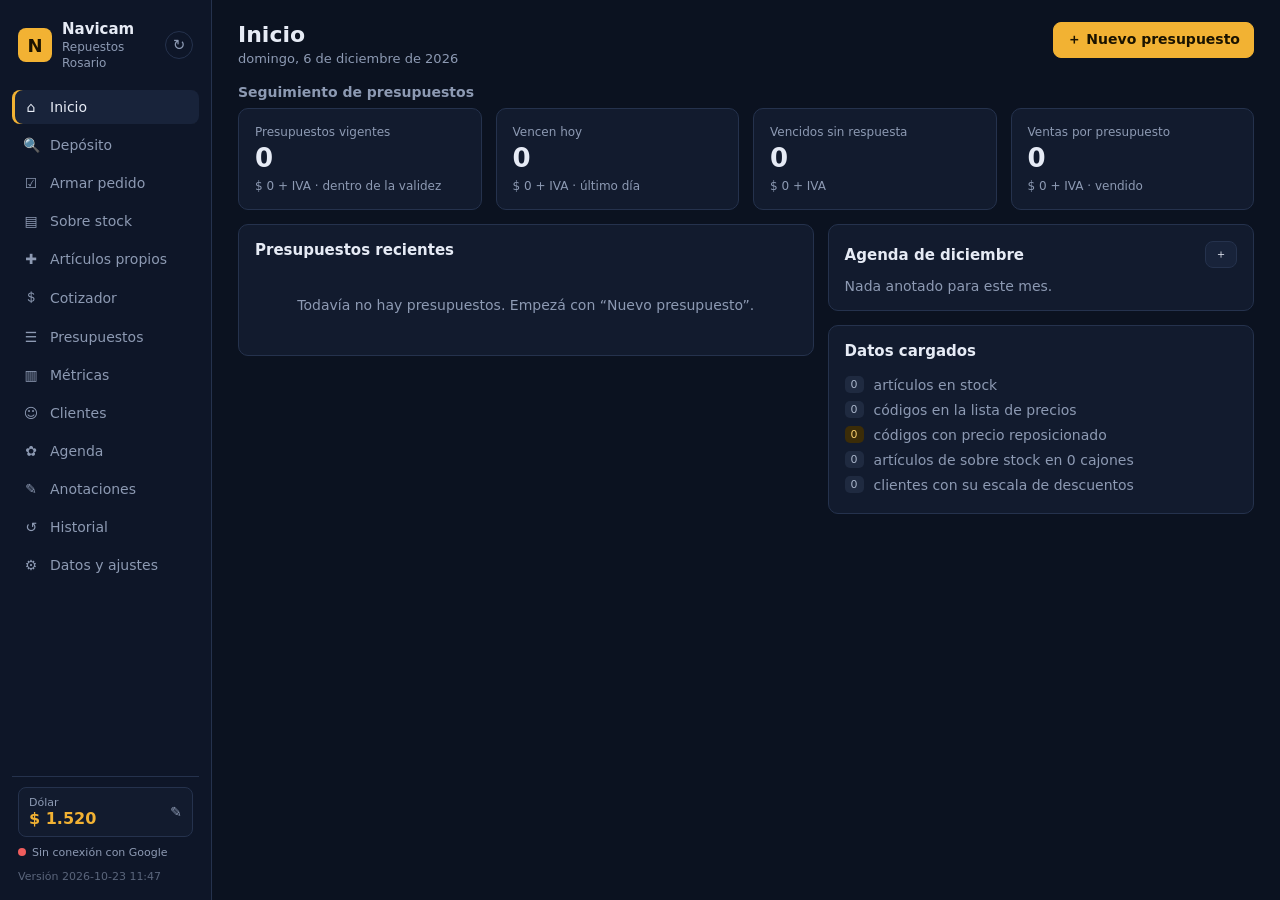
==== index.html @ a1721a8b "Armado de pedidos: se tilda todo sin guardar (sin conexión, rápido en el celular) y se guarda una so" ====
<!doctype html>
<html lang="es">
<head>
<meta charset="utf-8">
<meta name="viewport" content="width=device-width, initial-scale=1">
<title>Navicam · Repuestos Rosario</title>
<meta name="theme-color" content="#0b1220">
<link rel="manifest" href="manifest.webmanifest">
<link rel="icon" href="icons/icono-192.png">
<link rel="apple-touch-icon" href="icons/icono-192.png">
<meta name="apple-mobile-web-app-capable" content="yes">
<meta name="apple-mobile-web-app-title" content="Navicam">
<style>
:root{
  --bg:#0b1220;--panel:#121b2e;--panel2:#18233a;--line:#25324d;--txt:#e6ebf5;--muted:#8d9ab3;
  --amber:#f2b233;--blue:#4cb3f0;--green:#34c77b;--red:#ef5d5d;--violet:#a78bfa;
  --r:10px;
}
*{box-sizing:border-box}
html,body{margin:0;height:100%}
body{background:var(--bg);color:var(--txt);font-family:'Segoe UI',system-ui,-apple-system,Roboto,sans-serif;font-size:14px}
button,input,select,textarea{font:inherit;color:inherit}
.mono{font-family:Consolas,'Cascadia Mono','IBM Plex Mono',monospace}
a{color:var(--blue)}
#app{display:flex;min-height:100vh}
/* barra lateral */
#side{width:212px;flex:0 0 212px;background:#0e1628;border-right:1px solid var(--line);display:flex;flex-direction:column;padding:16px 12px;gap:4px;position:sticky;top:0;height:100vh}
.marca{display:flex;align-items:center;gap:10px;padding:4px 6px 16px}
.logo{width:34px;height:34px;border-radius:8px;background:var(--amber);color:#1a1300;font-weight:800;display:grid;place-items:center;font-size:18px}
.marca b{display:block;font-size:15px}.marca span{font-size:12px;color:var(--muted)}
.nav{display:flex;align-items:center;gap:10px;padding:9px 10px;border-radius:8px;color:var(--muted);cursor:pointer;border:0;background:none;text-align:left;width:100%}
.nav:hover{background:var(--panel);color:var(--txt)}
.nav.on{background:var(--panel2);color:var(--txt);box-shadow:inset 3px 0 0 var(--amber)}
.nav .ic{width:18px;text-align:center}
.side-pie{margin-top:auto;display:flex;flex-direction:column;gap:8px;padding:10px 6px 0;border-top:1px solid var(--line)}
.dolar{display:flex;align-items:center;justify-content:space-between;gap:6px;background:var(--panel);border:1px solid var(--line);border-radius:8px;padding:8px 10px;cursor:pointer}
.dolar small{color:var(--muted);font-size:11px;display:block}
.dolar b{font-size:16px;color:var(--amber)}
.prueba{font-size:11px;color:var(--muted);line-height:1.4}
.prueba b{color:var(--amber)}
/* contenido */
#main{flex:1;min-width:0;padding:22px 26px 60px}
.cab{display:flex;align-items:flex-start;justify-content:space-between;gap:16px;margin-bottom:18px;flex-wrap:wrap}
.cab h1{margin:0;font-size:22px}
.cab p{margin:4px 0 0;color:var(--muted);font-size:13px}
.acciones{display:flex;gap:8px;flex-wrap:wrap;align-items:center}
.btn{border:1px solid var(--line);background:var(--panel2);border-radius:8px;padding:8px 13px;cursor:pointer;white-space:nowrap}
.btn:hover{border-color:#3a4a6b}
.btn.pri{background:var(--amber);border-color:var(--amber);color:#1a1300;font-weight:600}
.btn.azul{background:#123049;border-color:#1f5578;color:#bfe4fb}
.btn.verde{background:#0f3a26;border-color:#1c6b45;color:#bdf3d6}
.btn.rojo{background:#3a1416;border-color:#6b2226;color:#ffc9c9}
.btn.chico{padding:4px 9px;font-size:12px}
.btn:disabled{opacity:.45;cursor:default}
.panel{background:var(--panel);border:1px solid var(--line);border-radius:var(--r);padding:16px}
.panel h3{margin:0 0 12px;font-size:15px}
.grid{display:grid;gap:14px}
.g4{grid-template-columns:repeat(4,minmax(0,1fr))}
.g3{grid-template-columns:repeat(3,minmax(0,1fr))}
.g2{grid-template-columns:repeat(2,minmax(0,1fr))}
.split{display:grid;grid-template-columns:minmax(0,1.35fr) minmax(0,1fr);gap:14px;align-items:start}
.kpi small{color:var(--muted);font-size:12px;display:block}
.kpi b{font-size:26px;display:block;margin:4px 0}
.kpi span{color:var(--muted);font-size:12px}
.muted{color:var(--muted)}
.chip{display:inline-flex;align-items:center;gap:4px;border:1px solid var(--line);background:var(--panel2);border-radius:999px;padding:3px 10px;font-size:12px;cursor:default;white-space:nowrap}
button.chip{cursor:pointer}
.chip.on{border-color:var(--amber);color:var(--amber)}
.tag{display:inline-block;font-size:11px;border-radius:5px;padding:2px 6px;margin:1px 2px 1px 0;white-space:nowrap}
.t-amber{background:#3b2c08;color:#f8cf6e}.t-blue{background:#0f2e45;color:#9fd6f7}.t-green{background:#0f3324;color:#8fe3b7}
.t-red{background:#3d1517;color:#ffaaaa}.t-violet{background:#2a2148;color:#cbbcff}.t-gris{background:#1f2a40;color:#aab5ca}
input.in,select.in,textarea.in{background:#0d1526;border:1px solid var(--line);border-radius:8px;padding:8px 10px;outline:none;width:100%}
input.in:focus,select.in:focus,textarea.in:focus{border-color:var(--blue)}
.lbl{display:block;font-size:12px;color:var(--muted);margin:0 0 5px}
.campo{display:flex;flex-direction:column}
table.t{width:100%;border-collapse:collapse}
table.t th{font-size:12px;color:var(--muted);font-weight:600;text-align:left;padding:8px 8px;border-bottom:1px solid var(--line);white-space:nowrap}
table.t td{padding:8px 8px;border-bottom:1px solid #1c2740;vertical-align:middle}
table.t tr.click{cursor:pointer}
table.t tr.click:hover td{background:#152039}
table.t tr.sel td{background:#172744}
.der{text-align:right}.cen{text-align:center}
.num{font-family:Consolas,'Cascadia Mono',monospace;white-space:nowrap}
.vacio{padding:26px;text-align:center;color:var(--muted)}
.fila{display:flex;gap:8px;align-items:center;flex-wrap:wrap}
.sep{height:1px;background:var(--line);margin:14px 0}
.total-linea{display:flex;justify-content:space-between;padding:4px 0}
.total-grande{font-size:20px;font-weight:700;border-top:1px solid var(--line);padding-top:8px;margin-top:4px}
.estado{display:inline-block;border-radius:999px;padding:3px 10px;font-size:12px;font-weight:600;white-space:nowrap}
.e-abierto{background:#0f2e45;color:#9fd6f7}.e-vendido{background:#0f3324;color:#8fe3b7}.e-parcial{background:#3b2c08;color:#f8cf6e}
.e-novendido{background:#3d1517;color:#ffaaaa}.e-vencido{background:#262f42;color:#aab5ca}.e-vencehoy{background:#4a2a06;color:#ffc46b}
.iva{font-size:.78em;color:var(--muted);font-family:inherit;font-weight:500}
.badge-nav{margin-left:auto;background:var(--amber);color:#1a1300;border-radius:999px;font-size:11px;font-weight:700;padding:1px 7px}
.lista-scroll{max-height:calc(100vh - 210px);overflow:auto}
.lista-scroll table.t th{position:sticky;top:0;background:var(--panel);z-index:1}
.fija{position:sticky;top:16px;max-height:calc(100vh - 32px);overflow:auto}
/* buscador sugerencias */
.busca{position:relative}
.sug{position:absolute;left:0;right:0;top:100%;margin-top:4px;background:#0f1930;border:1px solid var(--line);border-radius:8px;max-height:330px;overflow:auto;z-index:20;box-shadow:0 10px 30px #0008}
.sug div{padding:7px 10px;cursor:pointer;display:flex;gap:10px;align-items:baseline}
.sug div:hover,.sug div.act{background:#172744}
.sug .mono{color:var(--amber);min-width:110px}
/* tarjetas depósito */
.tarj{background:var(--panel);border:1px solid var(--line);border-radius:var(--r);padding:14px;margin-bottom:10px}
.tarj .t1{display:flex;justify-content:space-between;gap:10px;align-items:center;flex-wrap:wrap}
.tarj .cod{font-family:Consolas,monospace;font-size:17px;color:var(--amber);font-weight:700}
.tarj .desc{margin:6px 0 10px;color:#cfd8ea}
.mini{display:grid;grid-template-columns:repeat(4,minmax(0,1fr));gap:8px}
.mini div{background:var(--panel2);border-radius:8px;padding:8px 10px}
.mini small{display:block;color:var(--muted);font-size:11px}
.cajon{cursor:pointer}
.cajon:hover{border-color:#3a4a6b}
/* modal */
#modal{position:fixed;inset:0;background:#000a;display:none;align-items:flex-start;justify-content:center;z-index:50;overflow:auto;padding:30px 12px}
#modal.on{display:flex}
#modal .caja{background:var(--panel);border:1px solid var(--line);border-radius:12px;width:min(920px,100%);padding:20px}
#modal .caja.ancha{width:min(860px,100%)}
#toast{position:fixed;bottom:18px;left:50%;transform:translateX(-50%);display:flex;flex-direction:column;gap:8px;z-index:60;align-items:center}
#toast div{background:#1d2b47;border:1px solid #33456b;border-radius:10px;padding:10px 16px;box-shadow:0 8px 30px #0009;max-width:90vw;white-space:pre-line}
#toast div.ok{border-color:#1c6b45}#toast div.err{border-color:#8a2c31}
#carga{position:fixed;inset:0;background:var(--bg);display:grid;place-items:center;z-index:100;color:var(--muted);font-size:15px}
/* hoja A4 cliente */
.hoja{width:794px;min-height:1123px;background:#fff;color:#141a26;padding:56px 56px 48px;display:flex;flex-direction:column;gap:24px;margin:0 auto;font-family:'Segoe UI',Arial,sans-serif}
.hoja .h-cab{display:flex;justify-content:space-between;align-items:flex-start;gap:20px;border-bottom:3px solid #141a26;padding-bottom:16px}
.hoja .h-tit{font-size:26px;font-weight:700}
.hoja .gris{color:#4a5468}
.hoja .h-chip{border:1px solid #c9cfdb;border-radius:6px;padding:4px 8px;font-size:13px}
.hoja table{width:100%;border-collapse:collapse;font-size:12.5px}
.hoja th{background:#141a26;color:#fff;font-weight:600;padding:8px 6px;text-align:left}
.hoja td{padding:9px 6px;border-bottom:1px solid #dde2ea}
.hoja .r{text-align:right}
.hoja .d{font-weight:700;color:#0f6b3d}
.hoja .tot{flex:0 0 300px;display:flex;flex-direction:column;gap:7px;font-size:14px}
.hoja .tot div{display:flex;justify-content:space-between}
.hoja .pie{margin-top:auto;font-size:12px;color:#4a5468;border-top:1px solid #dde2ea;padding-top:12px;white-space:pre-line}
#printArea{display:none}
@media print{
  @page{size:A4;margin:0}
  body{background:#fff}
  body>*:not(#printArea){display:none!important}
  #printArea{display:block}
  .hoja{margin:0;min-height:auto;height:auto}
}
/* barra móvil */
#topMovil{display:none}
@media (max-width:900px){
  #app{display:block}
  #side{position:fixed;left:0;top:0;bottom:0;z-index:40;transform:translateX(-105%);transition:transform .2s;height:auto}
  #side.abierto{transform:none;box-shadow:0 0 40px #000c}
  #topMovil{display:flex;align-items:center;justify-content:space-between;padding:10px 14px;background:#0e1628;border-bottom:1px solid var(--line);position:sticky;top:0;z-index:30}
  #main{padding:16px 14px 60px}
  .g4,.g3,.g2,.split{grid-template-columns:minmax(0,1fr)}
  .mini{grid-template-columns:repeat(2,minmax(0,1fr))}
  .ocultar-movil{display:none}
  .tabla-scroll{overflow-x:auto}
}
.evento:hover{background:#172744}

.btnAct{width:28px;height:28px;border-radius:50%;border:1px solid var(--line);background:transparent;color:var(--muted);font-size:15px;line-height:1;cursor:pointer;padding:0;display:inline-flex;align-items:center;justify-content:center;transition:color .2s,border-color .2s}
.btnAct:hover{color:var(--txt);border-color:var(--muted)}
.btnAct.girando{animation:girar 1s linear infinite;pointer-events:none}
@keyframes girar{to{transform:rotate(360deg)}}

.link-cajon{display:block;font-size:12px;color:var(--blue,#7cb4ff);text-decoration:none;padding:6px 0;line-height:1.3}
.link-cajon:hover{text-decoration:underline}
tr.fila-marcada td{background:rgba(245,180,40,.18)!important;transition:background .4s}

.grilla-ped{max-height:420px;overflow:auto;border:1px solid var(--line);border-radius:10px;margin-top:8px}
.grilla{border-collapse:collapse}.grilla th{position:sticky;top:0;background:var(--panel2);z-index:1}
.grilla td{padding:0 !important;border-bottom:1px solid var(--line)}
.grilla td.muted,.grilla td.desc-celda{padding:4px 8px !important}
.grilla td.desc-celda{font-size:12px;color:var(--muted);white-space:nowrap;overflow:hidden;text-overflow:ellipsis;max-width:380px}
.celda{width:100%;box-sizing:border-box;background:transparent;border:1px solid transparent;color:var(--txt);padding:7px 8px;font-size:14px;outline:none}
.celda:focus{border-color:var(--amber);background:#0f1729}
.celda.der{text-align:right}

</style>
<script src="lib/xlsx.full.min.js"></script>
<script src="lib/jspdf.umd.min.js"></script>
<script src="lib/jspdf.plugin.autotable.min.js"></script>
</head>
<body>
<div id="carga">Cargando datos…</div>
<div id="topMovil">
  <span class="fila" style="gap:6px;flex-wrap:nowrap"><button class="btn" onclick="menuMovil()">☰</button><button class="btnAct" onclick="actualizarTodo(this)" title="Actualizar">↻</button></span>
  <b>Navicam</b>
  <span class="fila" style="gap:8px;flex-wrap:nowrap"><span id="syncMovil" title="Sincronización" style="width:9px;height:9px;border-radius:50%;background:var(--amber)"></span><span class="chip" id="dolarMovil" onclick="editarDolar()">USD —</span></span>
</div>
<div id="app">
  <aside id="side">
    <div class="marca"><div class="logo">N</div><div style="flex:1"><b>Navicam</b><span>Repuestos Rosario</span></div><button class="btnAct" onclick="actualizarTodo(this)" title="Actualizar: trae los últimos cambios y la última versión de la app">↻</button></div>
    <button class="nav" data-v="inicio" onclick="ir('inicio')"><span class="ic">⌂</span>Inicio</button>
    <button class="nav" data-v="deposito" onclick="ir('deposito')"><span class="ic">🔍</span>Depósito</button>
    <button class="nav" data-v="pedido" onclick="ir('pedido')"><span class="ic">☑</span>Armar pedido</button>
    <button class="nav" data-v="sobre" onclick="ir('sobre')"><span class="ic">▤</span>Sobre stock</button>
    <button class="nav" data-v="articulos" onclick="ir('articulos')"><span class="ic">✚</span>Artículos propios</button>
    <button class="nav" data-v="cotizador" onclick="ir('cotizador')"><span class="ic">＄</span>Cotizador</button>
    <button class="nav" data-v="presupuestos" onclick="ir('presupuestos')"><span class="ic">☰</span>Presupuestos</button>
    <button class="nav" data-v="metricas" onclick="ir('metricas')"><span class="ic">▥</span>Métricas</button>
    <button class="nav" data-v="clientes" onclick="ir('clientes')"><span class="ic">☺</span>Clientes</button>
    <button class="nav" data-v="agenda" onclick="ir('agenda')"><span class="ic">✿</span>Agenda</button>
    <button class="nav" data-v="anotaciones" onclick="ir('anotaciones')"><span class="ic">✎</span>Anotaciones</button>
    <button class="nav" data-v="historial" onclick="ir('historial')"><span class="ic">↺</span>Historial</button>
    <button class="nav" data-v="datos" onclick="ir('datos')"><span class="ic">⚙</span>Datos y ajustes</button>
    <div class="side-pie">
      <div class="dolar" onclick="editarDolar()" title="Cambiar dólar"><div><small>Dólar</small><b id="dolarTxt">—</b></div><span class="muted">✎</span></div>
      <div class="prueba" id="estadoSync">Conectando…</div>
      <div class="prueba" style="opacity:.6">Versión <span id="verApp">2026-10-23 11:47</span></div>
    </div>
  </aside>
  <main id="main"></main>
</div>
<div id="modal" onclick="if(event.target===this)cerrarModal()"><div class="caja" id="modalCaja"></div></div>
<div id="toast"></div>
<div id="printArea"></div>
<script>
'use strict';
// ============ Almacenamiento local (IndexedDB) ============
const DB_NOMBRE = 'navicam_app';
let _db = null;
function abrirDB() {
  return new Promise((ok, mal) => {
    const rq = indexedDB.open(DB_NOMBRE, 1);
    rq.onupgradeneeded = () => rq.result.createObjectStore('kv');
    rq.onsuccess = () => { _db = rq.result; ok(); };
    rq.onerror = () => mal(rq.error);
  });
}
function dbLeerTodo() {
  return new Promise((ok, mal) => {
    const out = {};
    const tx = _db.transaction('kv', 'readonly');
    const cur = tx.objectStore('kv').openCursor();
    cur.onsuccess = () => { const c = cur.result; if (c) { out[c.key] = c.value; c.continue(); } else ok(out); };
    cur.onerror = () => mal(cur.error);
  });
}
function dbGuardar(clave, valor) {
  return new Promise((ok, mal) => {
    const tx = _db.transaction('kv', 'readwrite');
    tx.objectStore('kv').put(valor, clave);
    tx.oncomplete = ok; tx.onerror = () => mal(tx.error);
  });
}
function dbBorrarTodo() {
  return new Promise((ok, mal) => {
    const tx = _db.transaction('kv', 'readwrite');
    tx.objectStore('kv').clear();
    tx.oncomplete = ok; tx.onerror = () => mal(tx.error);
  });
}

// ============ Estado ============
const CLAVES = ['dolar', 'stock', 'precios', 'sobre', 'cajones', 'notas', 'ubicCambios', 'reposicionado', 'pedidoNegocio', 'promos',
  'clientes', 'presupuestos', 'motivos', 'registro', 'ajustes', 'contador', 'borrador', 'archivos', 'agenda', 'avisados', 'versionDatos', 'nexpro', 'reemplazos', 'metas', 'propios', 'pedidos'];
const S = {
  dolar: 1520, stock: [], precios: {}, sobre: [], cajones: [], notas: {}, ubicCambios: {}, reposicionado: {}, pedidoNegocio: {}, promos: {},
  clientes: [], presupuestos: [], motivos: [], registro: [], ajustes: {}, contador: 0, borrador: null, archivos: {}, agenda: [], avisados: {}, versionDatos: 1, nexpro: {}, reemplazos: {}, metas: {}, propios: {}, pedidos: []
};
const MOTIVOS_BASE = ['Precio', 'Plazo de entrega', 'Sin stock', 'Lo compró en otro lado', 'Otro'];
const CATEGORIAS = [
  { id: 'generales', corto: 'General', largo: 'Clientes generales' },
  { id: 'mayoristas', corto: 'Mayorista', largo: 'Repuesteros mayoristas' },
  { id: 'especiales', corto: 'Especial', largo: 'Clientes especiales' },
  { id: 'transporte', corto: 'Transporte', largo: 'Transporte y logística' }
];
const AJUSTES_BASE = {
  empresa: 'Navicam · Repuestos Rosario',
  datosEmpresa: '[Dirección · teléfono · e-mail]',
  pie: 'Precios en pesos + IVA. Se mantienen hasta la fecha de validez indicada.\n[Forma de pago y condiciones de entrega]',
  validez: 7
};
let stockIdx = new Map();   // código → fila de stock
let sobreIdx = new Map();   // código → [items sobre stock]

function guardar(...claves) {
  claves.forEach(k => dbGuardar(k, S[k]).catch(e => aviso('No se pudo guardar (' + k + '): ' + e.message, 'err')));
  if (claves.includes('stock')) indexarStock();
  if (claves.includes('sobre')) indexarSobre();
}
function indexarStock() { stockIdx = new Map(); S.stock.forEach(r => stockIdx.set(r[0], r)); }
function indexarSobre() {
  sobreIdx = new Map();
  S.sobre.forEach(x => { if (!sobreIdx.has(x.cod)) sobreIdx.set(x.cod, []); sobreIdx.get(x.cod).push(x); });
}

// ============ Utilidades ============
function esc(s) { return String(s === undefined || s === null ? '' : s).replace(/[&<>"']/g, c => ({ '&': '&amp;', '<': '&lt;', '>': '&gt;', '"': '&quot;', "'": '&#39;' }[c])); }
function r2(n) { return Math.round((Number(n) + Number.EPSILON) * 100) / 100; }
function fmt(n, dec = 2) { return Number(n || 0).toLocaleString('es-AR', { minimumFractionDigits: dec, maximumFractionDigits: dec }); }
function plata(n) { return '$ ' + fmt(n); }
function plata0(n) { return '$ ' + fmt(Math.round(n), 0); }
function masIva(n) { return plata(n) + ' <span class="iva">+ IVA</span>'; }
function masIva0(n) { return plata0(n) + ' <span class="iva">+ IVA</span>'; }
function uid() { return Date.now().toString(36) + Math.random().toString(36).slice(2, 7); }
function hoyISO() { const d = new Date(); return d.getFullYear() + '-' + String(d.getMonth() + 1).padStart(2, '0') + '-' + String(d.getDate()).padStart(2, '0'); }
function sumarDias(iso, n) { const d = new Date(iso + 'T12:00:00'); d.setDate(d.getDate() + Number(n || 0)); return d.getFullYear() + '-' + String(d.getMonth() + 1).padStart(2, '0') + '-' + String(d.getDate()).padStart(2, '0'); }
function fechaAR(iso) { if (!iso) return ''; const [a, m, d] = iso.slice(0, 10).split('-'); return d + '/' + m + '/' + a; }
function ahoraTxt() { return new Date().toLocaleString('es-AR', { day: '2-digit', month: '2-digit', year: 'numeric', hour: '2-digit', minute: '2-digit' }); }
function mesDe(iso) { return iso.slice(0, 7); }
const MESES = ['enero', 'febrero', 'marzo', 'abril', 'mayo', 'junio', 'julio', 'agosto', 'septiembre', 'octubre', 'noviembre', 'diciembre'];
function nombreMes(ym) { const [a, m] = ym.split('-'); return MESES[Number(m) - 1].replace(/^./, c => c.toUpperCase()) + ' ' + a; }
function normalizar(v) { return String(v === undefined || v === null ? '' : v).normalize('NFD').replace(/[̀-ͯ]/g, '').trim().toLowerCase(); }
function limpiarCodigo(v) {
  if (v === undefined || v === null) return '';
  let s = String(v).trim().toUpperCase();
  if (/^\d+\.0+$/.test(s)) s = s.split('.')[0];
  return s;
}
function marcaDe(l) { const m = l.marca || 'IVECO'; return m === 'OTRO' ? (l.marcaTxt || 'OTRA MARCA') : m === 'PROPIO' ? (l.marcaTxt || '—') : m; }
function existeArticulo(cod) { return !!(S.precios[cod] || stockIdx.has(cod) || S.propios[cod]); }
function numPresu(p) { return p.num ? String(p.num).padStart(4, '0') : '(pend.)'; }

// El registro de cambios lo lleva el servidor (hoja Registro de la planilla)

// ============ Avisos y ventana ============
function aviso(texto, tipo) {
  const d = document.createElement('div');
  d.className = tipo || '';
  d.textContent = texto;
  document.getElementById('toast').appendChild(d);
  setTimeout(() => d.remove(), tipo === 'err' ? 7000 : 4000);
}
function abrirModal(html, ancha) {
  const c = document.getElementById('modalCaja');
  c.className = 'caja' + (ancha ? ' ancha' : '');
  c.innerHTML = html;
  document.getElementById('modal').classList.add('on');
  const f = c.querySelector('[autofocus]'); if (f) f.focus();
}
function cerrarModal() { document.getElementById('modal').classList.remove('on'); }
document.addEventListener('keydown', e => { if (e.key === 'Escape') { cerrarModal(); cerrarSug(); } });

// ============ Navegación ============
let vista = 'inicio';
const VISTAS = {};
function ir(v, opciones) {
  if (vista === 'pedido' && v !== 'pedido' && typeof salirDelPedido === 'function' && !salirDelPedido()) return;
  vista = v;
  document.querySelectorAll('.nav').forEach(b => b.classList.toggle('on', b.dataset.v === v));
  document.getElementById('side').classList.remove('abierto');
  const fn = VISTAS[v];
  document.getElementById('main').innerHTML = '';
  if (fn) fn(opciones || {});
  window.scrollTo(0, 0);
}
function pintar() {
  const fn = VISTAS[vista]; if (!fn) return;
  const sc = [...document.querySelectorAll('#main .lista-scroll')].map(e => e.scrollTop);   // conservar la posición de las listas
  fn({ repintar: true });
  document.querySelectorAll('#main .lista-scroll').forEach((e, i) => { if (sc[i]) e.scrollTop = sc[i]; });
  if (typeof pintarNumerito === 'function') pintarNumerito();
}
function menuMovil() { document.getElementById('side').classList.toggle('abierto'); }
function main(html) { document.getElementById('main').innerHTML = html; }

// ============ Dólar ============
function pintarDolar() {
  document.getElementById('dolarTxt').textContent = '$ ' + fmt(S.dolar, S.dolar % 1 ? 2 : 0);
  document.getElementById('dolarMovil').textContent = 'USD $ ' + fmt(S.dolar, 0);
}
function editarDolar() {
  abrirModal(`<h3 style="margin-top:0">Cotización del dólar</h3>
    <p class="muted">Se usa para todos los precios nuevos. Los presupuestos ya guardados conservan el dólar con el que se hicieron.</p>
    <div class="fila"><input class="in" id="dolarNuevo" type="number" step="0.01" style="max-width:200px" value="${S.dolar}" autofocus
      onkeydown="if(event.key==='Enter')guardarDolar()"><button class="btn pri" onclick="guardarDolar()">Guardar</button><button class="btn" onclick="cerrarModal()">Cancelar</button></div>`);
}
async function guardarDolar() {
  const v = parseFloat(String(document.getElementById('dolarNuevo').value).replace(',', '.'));
  if (!(v > 0)) { aviso('Poné un valor válido', 'err'); return; }
  cerrarModal();
  if (v === S.dolar) return;
  const anterior = S.dolar; S.dolar = v; pintarDolar(); pintar();
  const t = avisoFijo('Guardando dólar…');
  let ok = false;
  try {
    const r = await fetchConLimite(URL_API, { method: 'POST', headers: { 'Content-Type': 'text/plain;charset=utf-8' }, body: JSON.stringify({ dolar: v }) }, 20000);
    const d = await r.json(); ok = !!d.ok;
  } catch (e) {}
  for (let i = 0; !ok && i < 3; i++) { try { const d = await apiGet({ accion: 'dolar' }); ok = Number(d.dolar) === v; } catch (e) {} if (!ok) await esperar(2000); }
  t.remove();
  if (ok) { guardar('dolar'); aviso('Dólar actualizado en todos los dispositivos: $ ' + fmt(v), 'ok'); }
  else { S.dolar = anterior; pintarDolar(); pintar(); aviso('❌ No se pudo guardar el dólar (sin conexión con Google).', 'err'); }
}

// ============ Artículos y precios ============
function infoArticulo(cod) {
  const p = S.precios[cod];
  const st = stockIdx.get(cod);
  const sob = sobreIdx.get(cod) || [];
  // Artículo propio (no es de Iveco): lo cargaron ellos, con precio en pesos
  const pr = !p && !st ? S.propios[cod] : null;
  const desc = st ? descuentoPedidos(cod) : 0;
  if (pr) return { cod, desc: pr.desc || '', usd: 0, D: '', enLista: false, propio: true, precioArs: Number(pr.precio) || 0, tipo: pr.tipo || '',
    stock: pr.stock === null || pr.stock === undefined || pr.stock === '' ? null : pr.stock, ubic: pr.ubic || '-',
    sobre: sob.reduce((a, x) => a + (x.cant || 0), 0), sobreDet: sob, repos: false, reposMes: '' };
  return {
    cod,
    desc: (st && st[1]) || (p && p[1]) || '',
    usd: p ? Number(p[0]) || 0 : 0,
    D: p ? String(p[2] || '').trim() : '',
    enLista: !!p,
    stock: st ? (desc ? Math.round(((parseFloat(String(st[2]).replace(',', '.')) || 0) - desc) * 100) / 100 : st[2]) : null, stockDesc: desc,
    ubic: st ? (S.ubicCambios[cod] || st[3]) : null,
    sobre: sob.reduce((a, x) => a + (x.cant || 0), 0),
    sobreDet: sob,
    repos: S.reposicionado[cod] !== undefined,
    reposMes: S.reposicionado[cod] || ''
  };
}
// Descuento provisorio: lo que se sacó para pedidos armados desde la última importación del stock (al importar un Excel nuevo, manda el Excel)
let _revPedidos = 0, _claveDesc = '', _desc = new Map();
function marcarPedidos() { _revPedidos++; }
function descuentoPedidos(cod) {
  const clave = S.metas.stock + '|' + _revPedidos;
  if (clave !== _claveDesc) {
    _claveDesc = clave; _desc = new Map();
    (S.pedidos || []).forEach(p => (p.items || []).forEach(l => (l.sacado || []).forEach(x => {
      if (x.stockV === S.metas.stock) _desc.set(l.cod, (_desc.get(l.cod) || 0) + (Number(x.cant) || 0));
    })));
  }
  return _desc.get(cod) || 0;
}
function buscarArticulos(q, max = 12) {
  q = normalizar(q);
  if (q.length < 2) return [];
  const qU = q.toUpperCase();
  const out = []; const vistos = new Set();
  const agregar = c => { if (!vistos.has(c)) { vistos.add(c); out.push(c); } };
  if (S.precios[qU] || stockIdx.has(qU) || S.propios[qU]) agregar(qU);
  // artículos propios (son pocos: se buscan primero por código y por descripción)
  const palabrasP = q.split(/\s+/).filter(Boolean);
  for (const c in S.propios) { if (out.length >= max) break; const t = normalizar(c + ' ' + (S.propios[c].desc || '')); if (c.startsWith(qU) || palabrasP.every(x => t.includes(x))) agregar(c); }
  // prefijo de código
  for (const r of S.stock) { if (out.length >= max) break; if (r[0].startsWith(qU)) agregar(r[0]); }
  if (out.length < max) for (const c in S.precios) { if (out.length >= max) break; if (c.startsWith(qU)) agregar(c); }
  // descripción (todas las palabras)
  const palabras = q.split(/\s+/).filter(Boolean);
  if (out.length < max) for (const r of S.stock) {
    if (out.length >= max) break;
    const d = normalizar(r[1]); if (palabras.every(p => d.includes(p))) agregar(r[0]);
  }
  if (out.length < max) for (const c in S.precios) {
    if (out.length >= max) break;
    const d = normalizar(S.precios[c][1]); if (palabras.every(p => d.includes(p))) agregar(c);
  }
  return out;
}

// ============ Clientes y descuentos ============
function catCorto(id) { const c = CATEGORIAS.find(x => x.id === id); return c ? c.corto : id; }
function cliente(id) { return S.clientes.find(c => c.id === id); }
// "30" → [30]; "25/27" → [25,27]; "" → [] (sin descuento); "+11" → sin interpretar
function opcionesDesc(txt) {
  const s = String(txt || '').trim();
  if (!s || s === '-' || s === '—') return { valores: [], raro: false };
  if (/^\+/.test(s)) return { valores: [], raro: true };
  const m = s.match(/\d+(?:[.,]\d+)?/g);
  if (!m) return { valores: [], raro: true };
  return { valores: m.map(x => Number(x.replace(',', '.'))), raro: false };
}
function descCliente(cli, D) {
  if (!cli || !/^[5-9]$/.test(D)) return { pct: 0, alternativas: [], raro: false, txt: '' };
  const txt = (cli.desc || {})[D] || '';
  const o = opcionesDesc(txt);
  return { pct: o.valores[0] || 0, alternativas: o.valores, raro: o.raro, txt };
}
function textoDesc(txt) { const s = String(txt || '').trim(); return s ? (/^\d+(?:[.,]\d+)?$/.test(s) ? s + '%' : s) : '—'; }
function chipsEscala(cli) {
  if (!cli) return '';
  return ['5', '6', '7', '8', '9'].map(d => `<span class="chip">D${d} <b>${esc(textoDesc((cli.desc || {})[d]))}</b></span>`).join(' ');
}
function convertirClientePortal(c) {
  const d = v => { const s = String(v || '').trim(); if (!s || s === '-') return ''; return s.replace(/%/g, '').replace(/\s*\/\s*/g, '/').trim(); };
  return {
    id: 'c' + c.id, nombre: String(c.name || '').trim(), categoria: c.category || 'generales',
    cuit: c.cuit || '', localidad: c.address || '', contacto: c.contact || '', cumple: c.birthday || '', whatsapp: c.phone || '',
    notas: c.notes || '', pago: '', desc: { 5: d(c.d5), 6: d(c.d6), 7: d(c.d7), 8: d(c.d8), 9: d(c.d9) }
  };
}

// ============ Cálculo de líneas ============
function calcularLinea(l, dolar) {
  l.listaArs = l.listaManual ? r2(l.listaManual) : r2(l.usd * dolar);
  l.unit = r2(l.listaArs * (1 - (Number(l.descPct) || 0) / 100));
  l.sub = r2(l.unit * (Number(l.cant) || 0));
  return l;
}
function totales(items, campoCant) {
  let sub = 0, lista = 0;
  items.forEach(l => {
    const q = campoCant ? (Number(l[campoCant]) || 0) : (Number(l.cant) || 0);
    sub += r2(l.unit * q); lista += r2(l.listaArs * q);
  });
  sub = r2(sub);
  return { sub, lista: r2(lista), ahorro: r2(lista - sub) };
}
// Montos de un presupuesto: siempre sin IVA
function montoPresu(p) { return totales(p.items).sub; }
function montoVendido(p) { return p.estado === 'cerrado' ? totales(p.items, 'vendido').sub : 0; }
function estadoPresu(p) {
  if (p.estado === 'cerrado') {
    const vend = p.items.filter(l => (l.vendido || 0) > 0);
    const completos = p.items.every(l => (l.vendido || 0) >= l.cant);
    if (!vend.length) return 'novendido';
    return completos ? 'vendido' : 'parcial';
  }
  const h = hoyISO();
  return h > p.hasta ? 'vencido' : h === p.hasta ? 'vencehoy' : 'abierto';
}
const ESTADO_TXT = { abierto: 'Vigente', vencehoy: 'Vence hoy', vencido: 'Vencido', vendido: 'Vendido', parcial: 'Vendido parcial', novendido: 'No vendido' };
function chipEstado(p) {
  const e = estadoPresu(p);
  let t = ESTADO_TXT[e];
  if (e === 'novendido') { const m = motivosDe(p)[0]; if (m) t += ' · ' + m.toLowerCase(); }
  return `<span class="estado e-${e}">${esc(t)}</span>`;
}
function motivosDe(p) { return [...new Set(p.items.filter(l => (l.vendido || 0) < l.cant && l.motivo).map(l => l.motivo))]; }

// ============ Inicio ============
VISTAS.inicio = function () {
  const sg = seguimiento();
  const recientes = [...S.presupuestos].sort((a, b) => b.creado - a.creado).slice(0, 6);
  const hoy = new Date(); const mes = hoy.getMonth() + 1;
  const ev = eventosDelMes(hoy.getFullYear(), mes);
  const nRepos = Object.keys(S.reposicionado).length;
  const tarjeta = (k, titulo, color, txt) => `<div class="panel kpi click-kpi" onclick="filtroPresu='${k}';ir('presupuestos')" style="cursor:pointer${sg[k].lista.length && color ? ';border-color:' + color : ''}"><small>${titulo}</small><b>${sg[k].lista.length}</b><span>${masIva0(sg[k].monto)}${txt ? ' · ' + txt : ''}</span></div>`;
  main(`
  <div class="cab"><div><h1>Inicio</h1><p>${hoy.toLocaleDateString('es-AR', { weekday: 'long', day: 'numeric', month: 'long', year: 'numeric' })}</p></div>
    <div class="acciones"><button class="btn pri" onclick="nuevoPresupuesto()">＋ Nuevo presupuesto</button></div></div>
  ${(() => { const n = paraReponer().length; return n ? `<div class="panel click" onclick="verReponer=true;ir('sobre')" style="cursor:pointer;margin-bottom:14px;border-color:var(--amber)"><b>⚠ Reponer en estantería:</b> ${n} artículo${n > 1 ? 's' : ''} con 1 o ninguno en la estantería. <span class="muted">Tocá para ver qué sacar del sobre stock.</span></div>` : ''; })()}
  <div class="muted" style="margin-bottom:8px;font-weight:600">Seguimiento de presupuestos</div>
  <div class="grid g4">
    ${tarjeta('vigentes', 'Presupuestos vigentes', '', 'dentro de la validez')}
    ${tarjeta('vencehoy', 'Vencen hoy', 'var(--amber)', 'último día')}
    ${tarjeta('vencidos', 'Vencidos sin respuesta', '', '')}
    ${tarjeta('ventas', 'Ventas por presupuesto', 'var(--green)', 'vendido')}
  </div>
  <div class="split" style="margin-top:14px">
    <div class="panel"><h3>Presupuestos recientes</h3>
      ${recientes.length ? `<div class="tabla-scroll"><table class="t"><tr><th>N.º</th><th>Cliente</th><th>Fecha</th><th class="der">Ítems</th><th class="der">Total</th><th>Estado</th></tr>
      ${recientes.map(p => `<tr class="click" onclick="ir('presupuestos',{sel:'${p.id}'})"><td class="num">${numPresu(p)}</td><td>${esc(p.clienteNombre)}</td><td>${fechaAR(p.fecha)}</td><td class="der">${p.items.length}</td><td class="der num">${masIva(montoPresu(p))}</td><td>${chipEstado(p)}</td></tr>`).join('')}</table></div>`
      : '<div class="vacio">Todavía no hay presupuestos. Empezá con “Nuevo presupuesto”.</div>'}
    </div>
    <div class="grid">
      <div class="panel"><div class="fila" style="justify-content:space-between;margin-bottom:10px"><h3 style="margin:0">Agenda de ${MESES[mes - 1]}</h3><button class="btn chico" onclick="formAgenda()">＋</button></div>
        ${ev.length ? ev.map(e => filaEvento(e, mes)).join('') : '<div class="muted">Nada anotado para este mes.</div>'}
      </div>
      <div class="panel"><h3>Datos cargados</h3>
        <div class="fila" style="padding:3px 0"><span class="tag t-gris">${fmt(S.stock.length, 0)}</span><span class="muted">artículos en stock${S.archivos.stock ? ' · ' + esc(S.archivos.stock) : ''}</span></div>
        <div class="fila" style="padding:3px 0"><span class="tag t-gris">${fmt(Object.keys(S.precios).length, 0)}</span><span class="muted">códigos en la lista de precios${S.archivos.precios ? ' · ' + esc(S.archivos.precios) : ''}</span></div>
        <div class="fila" style="padding:3px 0"><span class="tag t-amber">${fmt(nRepos, 0)}</span><span class="muted">códigos con precio reposicionado</span></div>
        <div class="fila" style="padding:3px 0"><span class="tag t-gris">${fmt(S.sobre.length, 0)}</span><span class="muted">artículos de sobre stock en ${S.cajones.length} cajones</span></div>
        <div class="fila" style="padding:3px 0"><span class="tag t-gris">${S.clientes.length}</span><span class="muted">clientes con su escala de descuentos</span></div>
      </div>
    </div>
  </div>`);
};
function mesCumple(c) { const p = String(c || '').split('-'); return p.length >= 2 ? Number(p[p.length - 2]) : 0; }
function diaCumple(c) { const p = String(c || '').split('-'); return p.length >= 2 ? Number(p[p.length - 1]) : 0; }

// ============ Depósito ============
let qDeposito = '';
VISTAS.deposito = function () {
  main(`<div class="cab"><div><h1>Depósito</h1><p>Buscá por código, descripción o ubicación. Stock, precio, sobre stock y anotaciones.</p></div></div>
    <input class="in" id="qDep" placeholder="🔍 Código, descripción o ubicación…" value="${esc(qDeposito)}" oninput="qDeposito=this.value;listaDeposito()" style="font-size:16px;padding:12px 14px;margin-bottom:14px">
    <div id="listaDep"></div>`);
  document.getElementById('qDep').focus();
  listaDeposito();
};
function listaDeposito() {
  const q = normalizar(qDeposito);
  const el = document.getElementById('listaDep');
  if (q.length < 2) { el.innerHTML = '<div class="vacio">Escribí al menos 2 letras o números.</div>'; return; }
  let cods = [];
  const palabras = q.split(/\s+/);
  for (const r of S.stock) {
    const ub = normalizar(S.ubicCambios[r[0]] || r[3]);
    const t = normalizar(r[0]) + ' ' + normalizar(r[1]) + ' ' + ub;
    if (palabras.every(p => t.includes(p))) cods.push(r[0]);
    if (cods.length > 60) break;
  }
  if (cods.length < 10) buscarArticulos(qDeposito, 30).forEach(c => { if (!cods.includes(c)) cods.push(c); });
  if (!cods.length) { el.innerHTML = '<div class="vacio">Sin resultados.</div>'; return; }
  const total = cods.length; cods = cods.slice(0, 30);
  el.innerHTML = (total > 30 ? `<div class="muted" style="margin-bottom:8px">Mostrando 30 de ${total}+ resultados.</div>` : '') + cods.map(tarjetaArticulo).join('');
}
function tarjetaArticulo(cod) {
  const a = infoArticulo(cod);
  const nota = S.notas[cod] || { texto: '', fecha: '' };
  const idc = esc(cod).replace(/[^A-Za-z0-9]/g, '_');
  return `<div class="tarj">
    <div class="t1"><div class="fila"><span class="cod">${esc(cod)}</span>${a.D ? `<span class="tag t-gris">D ${esc(a.D)}</span>` : ''}${etiquetasArticulo(a)}</div>
      <div class="fila"><button class="btn chico azul" onclick="agregarAlBorrador('${esc(cod)}')">＋ Al presupuesto</button></div></div>
    <div class="desc">${esc(a.desc || '(sin descripción)')}</div>
    <div class="mini">
      <div><small>Stock depósito</small><b>${a.stock === null ? '—' : esc(a.stock)}</b>${a.stockDesc ? `<div class="muted" style="font-size:11px">ya restados ${fmt(a.stockDesc, 0)} de pedidos armados (hasta el próximo Excel)</div>` : ''}</div>
      <div><small>Ubicación</small><b>${esc(a.ubic || '—')}</b></div>
      <div><small>Precio lista (USD ${fmt(a.usd)})</small><b class="num">${a.usd ? masIva(a.usd * S.dolar) : 'Consultar'}</b></div>
      <div><small>Sobre stock</small><b>${a.sobre ? a.sobre + ' u.' : '—'}</b>${a.sobreDet.map(x => `<a href="#" class="link-cajon" data-c="${esc(x.cajon)}" data-cod="${esc(x.cod)}" onclick="abrirCajon(this.dataset.c,this.dataset.cod);return false" title="Abrir el cajón para editar">${esc(x.cajon)} · ${x.cant} u. ›</a>`).join('')}</div>
    </div>
    ${a.stock !== null ? `<div class="fila" style="margin-top:10px"><span class="muted">Cambiar ubicación:</span><input class="in" id="ub_${idc}" value="${esc(a.ubic)}" style="max-width:150px">
      <input class="in" id="nu_${idc}" placeholder="Nota del cambio (opcional)" style="flex:1;min-width:180px" onkeydown="if(event.key==='Enter')cambiarUbicacion('${esc(cod)}','ub_${idc}','nu_${idc}')"><button class="btn chico" onclick="cambiarUbicacion('${esc(cod)}','ub_${idc}','nu_${idc}')">Guardar</button></div>` : ''}
    <div style="margin-top:10px"><span class="lbl">Anotación ${nota.fecha ? '· ' + esc(nota.fecha) : ''}</span><textarea class="in" rows="2" placeholder="Agregar nota…" onchange="guardarNota('${esc(cod)}',this.value)">${esc(nota.texto)}</textarea></div>
  </div>`;
}
function etiquetasArticulo(a) {
  let s = '';
  if (a.repos) s += `<span class="tag t-amber" title="Mes del cambio: ${esc(a.reposMes)}">Reposicionado${a.reposMes ? ' · ' + esc(a.reposMes) : ''}</span>`;
  if (a.propio) s += `<span class="tag t-violet">Artículo propio${a.tipo ? ' · ' + esc(a.tipo) : ''}</span>`;
  else if (!a.enLista) s += `<span class="tag t-red">No está en la lista</span>`;
  return s;
}
async function cambiarUbicacion(cod, idInput, idNota) {
  const v = document.getElementById(idInput).value.trim().toUpperCase();
  const nota = idNota ? document.getElementById(idNota).value.trim() : '';
  const st = stockIdx.get(cod); if (!st || !v) return;
  const ant = S.ubicCambios[cod] || st[3];
  if (v === ant) { aviso('La ubicación es la misma'); return; }
  const r = await remoto({ tipo: 'cambiarUbicacion', codigo: cod, anterior: ant, nueva: v, nota }, 'Guardando ubicación…');
  if (!r) return;
  aviso('Ubicación guardada en todos los dispositivos', 'ok'); listaDeposito();
}
async function guardarNota(cod, texto) {
  texto = String(texto || '');
  if (!texto.trim()) {
    if (!S.notas[cod]) return;
    if (await docBorrar('notas', cod, { tipo: 'Anotación', detalle: 'Borrada la nota de ' + cod })) { delete S.notas[cod]; guardar('notas'); }
    return;
  }
  const n = { texto, fecha: ahoraTxt(), ts: Date.now() };
  if (await docGuardar('notas', { id: cod, ...n }, { tipo: 'Anotación', detalle: cod + ': ' + texto.slice(0, 120) })) { S.notas[cod] = n; guardar('notas'); aviso('Anotación guardada', 'ok'); }
}

// ============ Sobre stock ============
let cajonSel = '', qSobre = '', verReponer = false;
VISTAS.sobre = function () {
  main(`<div class="cab"><div><h1>Sobre stock</h1><p>${S.sobre.length} artículos en ${S.cajones.length} cajones</p></div>
    <div class="acciones">${(() => { const n = paraReponer().length; return `<button class="btn ${verReponer ? 'pri' : ''}" ${n && !verReponer ? 'style="border-color:var(--amber);color:var(--amber)"' : ''} onclick="verReponer=!verReponer;ir('sobre')">${verReponer ? '← Volver a los cajones' : '⚠ Reponer en estantería (' + n + ')'}</button>`; })()}<button class="btn" onclick="formCajon()">＋ Nuevo cajón</button><button class="btn pri" onclick="formArticuloSobre()">＋ Agregar artículo</button>
    <button class="btn" onclick="pdfCajones(S.cajones)" title="Un cajón por hoja, para imprimir">🖨 PDF de todos los cajones</button>
    <button class="btn" onclick="exportarSobre()">⬇ Exportar Excel</button></div></div>
    ${verReponer ? (panelReponer() || '<div class="panel vacio">No hay nada para reponer: todas las estanterías tienen 2 o más.</div>') : `
    <input class="in" placeholder="🔍 Buscar código, ubicación o cajón…" value="${esc(qSobre)}" oninput="qSobre=this.value;listaSobre()" style="margin-bottom:14px">
    <div id="listaSobre"></div>`}`);
  if (!verReponer) listaSobre();
};
function listaSobre() {
  const el = document.getElementById('listaSobre'); const q = normalizar(qSobre);
  if (!q && !cajonSel) {
    el.innerHTML = `<div class="grid g4">${S.cajones.map(c => {
      const it = S.sobre.filter(x => x.cajon === c);
      return `<div class="panel cajon" onclick="cajonSel=this.dataset.c;listaSobre()" data-c="${esc(c)}"><b>${esc(c)}</b><div class="muted">${it.length} art. · ${it.reduce((a, x) => a + x.cant, 0)} u.</div>${(() => { const r = it.filter(x => otrosCajones(x).length).length; return r ? `<div style="font-size:12px;color:var(--violet);margin-top:4px">${r} repetido${r > 1 ? 's' : ''} en otros cajones</div>` : ''; })()}
      ${!it.length ? `<button class="btn chico rojo" style="margin-top:8px" onclick="event.stopPropagation();eliminarCajon(this.closest('.cajon').dataset.c)">Eliminar cajón vacío</button>` : ''}</div>`;
    }).join('')}</div>` || '<div class="vacio">No hay cajones.</div>';
    return;
  }
  let it = S.sobre;
  if (cajonSel) it = it.filter(x => x.cajon === cajonSel);
  if (q) it = it.filter(x => normalizar(x.cod + ' ' + x.ubic + ' ' + x.cajon).includes(q));
  el.innerHTML = `<div class="fila" style="margin-bottom:10px"><button class="btn chico" onclick="cajonSel='';qSobre='';ir('sobre')">← Todos los cajones</button>${cajonSel ? `<span class="chip on">${esc(cajonSel)}</span><button class="btn chico" style="margin-left:auto" onclick="pdfCajones([cajonSel])">🖨 PDF de este cajón</button><button class="btn chico" onclick="formPegarCajon(cajonSel)">Pegar varios</button><button class="btn chico rojo" onclick="formBorrarCajon(cajonSel)">🗑 Borrar cajón entero</button>` : ''}</div>
  <div class="panel tabla-scroll">${it.length ? `<table class="t"><tr><th>Código</th><th>Descripción</th><th>Cajón</th><th>Ubicación</th><th class="der">Cantidad</th><th>Nota del cambio (opcional)</th><th></th></tr>
  ${it.slice(0, 200).map(x => `<tr><td>${(() => { const otros = otrosCajones(x); return `<input class="in num" id="sk_${x.id}" value="${esc(x.cod)}" style="width:118px;${otros.length ? 'color:var(--violet);border-color:var(--violet);background:rgba(167,139,250,.12)' : 'color:var(--amber)'}" title="Corregí el código y tocá Guardar">${otros.length ? `<div style="font-size:11px;color:var(--violet);margin-top:3px">También en: ${otros.map(c => `<a href="#" style="color:var(--violet)" data-c="${esc(c)}" data-cod="${esc(x.cod)}" onclick="abrirCajon(this.dataset.c,this.dataset.cod);return false">${esc(c.replace(/^CAJON SOBRE STOCK\s*/i, 'Cajón '))}</a>`).join(', ')}</div>` : ''}`; })()}</td><td>${esc(infoArticulo(x.cod).desc)}</td><td>${esc(x.cajon)}</td>
    <td><input class="in" id="su_${x.id}" value="${esc(x.ubic)}" style="width:100px"></td>
    <td class="der"><input class="in" id="sc_${x.id}" type="number" value="${x.cant}" style="width:76px;text-align:right"></td>
    <td><input class="in" id="sn_${x.id}" placeholder="Ej: conté de nuevo" style="min-width:160px" onkeydown="if(event.key==='Enter')guardarSobreFila('${x.id}')"></td>
    <td class="der" style="white-space:nowrap"><button class="btn chico" onclick="guardarSobreFila('${x.id}')">Guardar</button> <button class="btn chico rojo" onclick="eliminarSobre('${x.id}')">🗑</button></td></tr>`).join('')}${cajonSel && !q ? filaNuevaCajon() : ''}</table>` : (cajonSel && !q ? `<table class="t">${filaNuevaCajon()}</table>` : '<div class="vacio">Sin artículos.</div>')}</div>`;
}
// Abre un cajón del sobre stock y marca el artículo (desde Depósito, Armar pedido, etc.)
function abrirCajon(cajon, cod) {
  cajonSel = cajon; qSobre = ''; verReponer = false; ir('sobre');
  if (!cod) return;
  setTimeout(() => {
    const x = S.sobre.find(y => y.cajon === cajon && y.cod === cod); if (!x) return;
    const inp = document.getElementById('sc_' + x.id); if (!inp) return;
    const tr = inp.closest('tr'); tr.classList.add('fila-marcada');
    inp.focus({ preventScroll: true }); inp.select(); const sc = tr.closest('.tabla-scroll'); if (sc) sc.scrollLeft = 0; tr.scrollIntoView({ behavior: 'smooth', block: 'center', inline: 'nearest' });
    setTimeout(() => tr.classList.remove('fila-marcada'), 4000);
  }, 60);
}
function formCajon() {
  const n = S.cajones.length + 1;
  abrirModal(`<h3 style="margin-top:0">Nuevo cajón</h3><div class="fila"><input class="in" id="nomCajon" value="CAJON SOBRE STOCK ${n}" autofocus style="max-width:320px">
    <button class="btn pri" onclick="crearCajon()">Crear</button><button class="btn" onclick="cerrarModal()">Cancelar</button></div>`);
}
async function crearCajon() {
  const n = document.getElementById('nomCajon').value.trim().toUpperCase();
  if (!n) return; if (S.cajones.includes(n)) { aviso('Ese cajón ya existe', 'err'); return; }
  if (!await remoto({ tipo: 'nuevoCajon', nombre: n }, 'Creando cajón…')) return;
  cerrarModal(); cajonSel = n; ir('sobre');
}
async function eliminarCajon(n) {
  if (S.sobre.some(x => x.cajon === n)) return;
  if (!confirm('¿Eliminar el cajón ' + n + '?')) return;
  if (await remoto({ tipo: 'eliminarCajon', nombre: n }, 'Eliminando cajón…')) ir('sobre');
}
function formArticuloSobre() {
  abrirModal(`<h3 style="margin-top:0">Agregar artículo al sobre stock</h3>
    <div class="grid g2"><div class="campo"><span class="lbl">Código</span><input class="in" id="sCod" autofocus oninput="document.getElementById('sDesc').textContent=infoArticulo(limpiarCodigo(this.value)).desc||''"><small id="sDesc" class="muted" style="margin-top:4px"></small></div>
    <div class="campo"><span class="lbl">Cantidad</span><input class="in" id="sCant" type="number" value="1"></div>
    <div class="campo"><span class="lbl">Ubicación</span><input class="in" id="sUbi"></div>
    <div class="campo"><span class="lbl">Cajón</span><select class="in" id="sCaj">${S.cajones.map(c => `<option ${c === cajonSel ? 'selected' : ''}>${esc(c)}</option>`).join('')}</select></div></div>
    <div class="campo" style="margin-top:10px"><span class="lbl">Nota (opcional)</span><input class="in" id="sNota" placeholder="Ej: llegó del pedido de la semana"></div>
    <div class="fila" style="margin-top:14px"><button class="btn pri" onclick="agregarSobre()">Agregar</button><button class="btn" onclick="cerrarModal()">Cancelar</button></div>`);
}
async function agregarSobre() {
  const cod = limpiarCodigo(document.getElementById('sCod').value);
  const cant = parseInt(document.getElementById('sCant').value) || 0;
  const ubic = document.getElementById('sUbi').value.trim().toUpperCase() || '-';
  const cajon = document.getElementById('sCaj').value;
  const nota = document.getElementById('sNota').value.trim();
  if (cod.length < 2 || !cajon) { aviso('Falta código o cajón', 'err'); return; }
  const ya = S.sobre.find(x => x.cod === cod && x.cajon === cajon);
  let r;
  if (ya) { if (!confirm(`${cod} ya está en ${cajon} con ${ya.cant} u. ¿Reemplazar por ${cant}?`)) return; r = await remoto({ tipo: 'editarItem', cajon, codigo: cod, cantidad: cant, ubicacion: ubic, nota }, 'Guardando…'); }
  else r = await remoto({ tipo: 'agregarItem', cajon, codigo: cod, cantidad: cant, ubicacion: ubic, nota }, 'Guardando…');
  if (!r) return;
  cerrarModal(); cajonSel = cajon; listaSobre(); aviso('Artículo agregado', 'ok');
}
async function guardarSobreFila(id) {
  const x = S.sobre.find(y => y.id === id); if (!x) return;
  const n = parseInt(document.getElementById('sc_' + id).value) || 0;
  const u = document.getElementById('su_' + id).value.trim().toUpperCase() || '-';
  const nota = document.getElementById('sn_' + id).value.trim();
  const nuevoCod = limpiarCodigo(document.getElementById('sk_' + id).value);
  if (nuevoCod.length < 2) { aviso('Poné el código', 'err'); return; }
  if (nuevoCod !== x.cod) { await corregirCodigoSobre(x, nuevoCod, n, u, nota); return; }
  if (n === x.cant && u === x.ubic && !nota) { aviso('No hay cambios'); return; }
  const r = await remoto({ tipo: 'editarItem', cajon: x.cajon, codigo: x.cod, cantidad: n, ubicacion: u, nota }, 'Guardando…');
  if (!r) return;
  listaSobre(); aviso('Guardado' + (nota ? ' con nota' : ''), 'ok');
}
function eliminarSobre(id) {
  const x = S.sobre.find(y => y.id === id); if (!x) return;
  abrirModal(`<h3 style="margin-top:0">Sacar ${esc(x.cod)} de ${esc(x.cajon)}</h3><p class="muted">${x.cant} u. · ubicación ${esc(x.ubic)}</p>
    <div class="campo"><span class="lbl">Nota (opcional)</span><input class="in" id="delNota" autofocus placeholder="Ej: se vendió todo / se pasó al depósito" onkeydown="if(event.key==='Enter')confirmarEliminarSobre('${id}')"></div>
    <div class="fila" style="margin-top:14px"><button class="btn rojo" onclick="confirmarEliminarSobre('${id}')">Sacar del sobre stock</button><button class="btn" onclick="cerrarModal()">Cancelar</button></div>`);
}
async function confirmarEliminarSobre(id) {
  const x = S.sobre.find(y => y.id === id); if (!x) return;
  const nota = document.getElementById('delNota').value.trim();
  if (!await remoto({ tipo: 'eliminarItem', cajon: x.cajon, codigo: x.cod, nota }, 'Guardando…')) return;
  cerrarModal(); listaSobre();
}

// ============ Anotaciones ============
let qNotas = '';
VISTAS.anotaciones = function () {
  const q = normalizar(qNotas);
  const cods = Object.keys(S.notas).filter(c => S.notas[c] && S.notas[c].texto.trim())
    .filter(c => !q || normalizar(c + ' ' + S.notas[c].texto + ' ' + infoArticulo(c).desc).includes(q))
    .sort((a, b) => (S.notas[b].ts || 0) - (S.notas[a].ts || 0));
  main(`<div class="cab"><div><h1>Anotaciones</h1><p>${Object.keys(S.notas).length} artículos con nota. Se agregan desde la tarjeta del artículo en Depósito.</p></div>
    <div class="acciones"><button class="btn" onclick="exportarHistorial()">⬇ Exportar Excel</button></div></div>
  <input class="in" id="qNotas" placeholder="🔍 Buscar en las notas, código o descripción…" value="${esc(qNotas)}" oninput="qNotas=this.value;pintar();const e=document.getElementById('qNotas');e.focus();e.setSelectionRange(e.value.length,e.value.length)" style="margin-bottom:14px">
  ${cods.length ? cods.map(c => { const n = S.notas[c]; const a = infoArticulo(c); return `<div class="tarj">
    <div class="t1"><div class="fila"><span class="cod">${esc(c)}</span><span class="muted">${esc(a.desc)}</span>${a.ubic ? `<span class="tag t-gris">${esc(a.ubic)}</span>` : ''}</div>
      <div class="fila"><span class="muted" style="font-size:12px">${esc(n.fecha)}</span><button class="btn chico rojo" data-c="${esc(c)}" onclick="borrarNota(this.dataset.c)">✓ Borrar</button></div></div>
    <textarea class="in" rows="2" style="margin-top:8px" onchange="guardarNota('${esc(c)}',this.value)">${esc(n.texto)}</textarea></div>`; }).join('')
    : '<div class="vacio">No hay anotaciones' + (q ? ' que coincidan' : '') + '.</div>'}`);
};
async function borrarNota(c) { if (!confirm('¿Borrar la anotación de ' + c + '?')) return; if (await docBorrar('notas', c, { tipo: 'Anotación', detalle: 'Borrada la nota de ' + c })) { delete S.notas[c]; guardar('notas'); pintar(); } }
// ============ Historial ============
let qHist = '', fHist = 'todos';
const TIPOS_HIST = { todos: 'Todos', sobre: 'Sobre stock', ubic: 'Ubicaciones', presu: 'Presupuestos', clientes: 'Clientes', otros: 'Otros' };
const TIPO_TXT = { NUEVO_CAJON: 'Nuevo cajón', BAJA_CAJON: 'Cajón eliminado', ALTA_ARTICULO: 'Sobre stock · alta', BAJA_ARTICULO: 'Sobre stock · baja', CANTIDAD: 'Sobre stock', CAMBIO_SOBRE_STOCK: 'Sobre stock',
  IMPORTACION: 'Importar sobre stock', UBICACION: 'Ubicación', IMPORTACION_STOCK: 'Importar stock', IMPORTACION_PRECIOS: 'Importar lista de precios', IMPORTACION_REPOSICIONADOS: 'Importar reposicionados', IMPORTACION_NEXPRO: 'Importar NEXPRO' };
function tipoTxt(t) { return TIPO_TXT[t] || t; }
function grupoHist(t) {
  t = tipoTxt(t);
  if (/sobre|caj/i.test(t)) return 'sobre'; if (/ubicac/i.test(t)) return 'ubic'; if (/presupuesto|motivo/i.test(t)) return 'presu';
  if (/client|descuento/i.test(t)) return 'clientes'; return 'otros';
}
VISTAS.historial = function (op) {
  if (!op || !op.repintar) refrescarRegistro();
  const q = normalizar(qHist);
  const l = S.registro.filter(r => (fHist === 'todos' || grupoHist(r.tipo) === fHist) && (!q || normalizar(tipoTxt(r.tipo) + ' ' + r.detalle + ' ' + (r.nota || '') + ' ' + r.fecha).includes(q)));
  main(`<div class="cab"><div><h1>Historial</h1><p>Cada cambio que se hace en el programa, con la nota que se haya puesto.</p></div>
    <div class="acciones"><button class="btn" onclick="exportarHistorial()">⬇ Exportar Excel</button></div></div>
  <div class="fila" style="margin-bottom:12px">${Object.entries(TIPOS_HIST).map(([k, t]) => `<button class="chip ${fHist === k ? 'on' : ''}" onclick="fHist='${k}';pintar()">${t}</button>`).join('')}
    <input class="in" id="qHist" placeholder="Buscar código, nota, fecha…" style="max-width:260px;margin-left:auto" value="${esc(qHist)}" oninput="qHist=this.value;pintar();const e=document.getElementById('qHist');e.focus();e.setSelectionRange(e.value.length,e.value.length)"></div>
  <div class="panel lista-scroll">${l.length ? `<table class="t"><thead><tr><th>Fecha</th><th>Tipo</th><th>Cambio</th><th style="min-width:200px">Nota</th></tr></thead><tbody>
    ${l.slice(0, 500).map(r => `<tr><td class="muted num" style="font-size:12px;white-space:nowrap">${esc(r.fecha)}</td><td><span class="tag t-gris">${esc(tipoTxt(r.tipo))}</span>${r.dispositivo ? `<div class="muted" style="font-size:11px">${esc(r.dispositivo)}</div>` : ''}</td><td>${esc(r.detalle)}</td><td>${r.nota ? `<span style="color:var(--amber)">${esc(r.nota)}</span>` : ''}</td></tr>`).join('')}</tbody></table>`
    + (l.length > 500 ? `<div class="muted" style="padding:8px">Mostrando 500 de ${l.length}. Exportá a Excel para ver todo.</div>` : '') : '<div class="vacio">Sin cambios registrados.</div>'}</div>`);
};

// ============ Agenda ============
let anioAgenda = new Date().getFullYear();
// Eventos de un mes: cumpleaños de las fichas + anotaciones (las anuales aparecen todos los años)
function eventosDelMes(anio, mes) {
  const out = [];
  S.clientes.forEach(c => { if (mesCumple(c.cumple) === mes) out.push({ tipo: 'cumple', id: c.id, dia: diaCumple(c.cumple), texto: 'Cumpleaños de ' + (c.contacto || c.nombre), sub: c.contacto ? c.nombre : '', anual: true }); });
  S.agenda.forEach(e => {
    const [a, m, d] = e.fecha.split('-').map(Number);
    if (m !== mes) return;
    if (!e.anual && a !== anio) return;
    const cli = e.clienteId ? cliente(e.clienteId) : null;
    out.push({ tipo: 'agenda', id: e.id, dia: d, texto: e.texto, sub: cli ? cli.nombre : '', anual: e.anual });
  });
  return out.sort((x, y) => x.dia - y.dia);
}
function filaEvento(e, mes) {
  const accion = e.tipo === 'cumple' ? `formCliente('${e.id}')` : `formAgenda('${e.id}')`;
  return `<div class="fila evento" style="justify-content:space-between;padding:5px 6px;margin:0 -6px;border-radius:6px;cursor:pointer;flex-wrap:nowrap" onclick="${accion}" title="Tocá para editar">
    <span>${esc(e.texto)}${e.sub ? ` <span class="muted">· ${esc(e.sub)}</span>` : ''}${e.anual ? ' <span class="muted" title="Se repite todos los años">↻</span>' : ''}</span><b>${String(e.dia).padStart(2, '0')}/${String(mes).padStart(2, '0')}</b></div>`;
}
VISTAS.agenda = function () {
  const hoy = new Date(); const mesAct = hoy.getFullYear() === anioAgenda ? hoy.getMonth() : -1;
  main(`<div class="cab"><div><h1>Agenda</h1><p>Tocá una anotación para editarla o borrarla. ↻ = se repite todos los años. Los cumpleaños cargados en las fichas de clientes también aparecen acá.</p></div>
    <div class="acciones"><button class="btn" onclick="anioAgenda--;pintar()">‹</button><b style="font-size:17px">${anioAgenda}</b><button class="btn" onclick="anioAgenda++;pintar()">›</button>
    <button class="btn pri" onclick="formAgenda()">＋ Agregar</button></div></div>
  <div class="grid g3">${MESES.map((m, i) => { const ev = eventosDelMes(anioAgenda, i + 1);
    return `<div class="panel" style="${i === mesAct ? 'border-color:var(--amber)' : ''}"><div class="fila" style="justify-content:space-between;margin-bottom:8px"><h3 style="margin:0;text-transform:capitalize">${m}</h3><button class="btn chico" onclick="formAgenda(null,${i + 1})" title="Agregar en ${m}">＋</button></div>
    ${ev.length ? ev.map(e => filaEvento(e, i + 1)).join('') : '<span class="muted">—</span>'}</div>`; }).join('')}</div>`);
};
function formAgenda(id, mes) {
  const e = id ? S.agenda.find(x => x.id === id) : null;
  let fecha = e ? e.fecha : hoyISO();
  if (!e && mes) fecha = anioAgenda + '-' + String(mes).padStart(2, '0') + '-01';
  abrirModal(`<h3 style="margin-top:0">${e ? 'Editar anotación' : 'Nueva anotación en la agenda'}</h3>
    <div class="grid g2"><div class="campo"><span class="lbl">Fecha</span><input class="in" type="date" id="agFecha" value="${fecha}"></div>
      <div class="campo"><span class="lbl">Cliente (opcional)</span><select class="in" id="agCli"><option value="">—</option>${[...S.clientes].sort((a, b) => a.nombre.localeCompare(b.nombre)).map(c => `<option value="${c.id}" ${e && e.clienteId === c.id ? 'selected' : ''}>${esc(c.nombre)}</option>`).join('')}</select></div></div>
    <div class="campo" style="margin-top:10px"><span class="lbl">Qué es</span><input class="in" id="agTexto" autofocus value="${esc(e ? e.texto : '')}" placeholder="Ej: Cumpleaños de Juan · Llamar por la válvula · Vence la lista" onkeydown="if(event.key==='Enter')guardarAgenda('${id || ''}')"></div>
    <label class="fila" style="margin-top:12px;cursor:pointer"><input type="checkbox" id="agAnual" ${e && e.anual ? 'checked' : ''}> Se repite todos los años</label>
    <div class="fila" style="margin-top:16px;justify-content:space-between">${e ? `<button class="btn rojo" onclick="borrarAgenda('${e.id}')">Borrar</button>` : '<span></span>'}
      <div class="fila"><button class="btn" onclick="cerrarModal()">Cancelar</button><button class="btn pri" onclick="guardarAgenda('${id || ''}')">Guardar</button></div></div>`);
}
async function guardarAgenda(id) {
  const fecha = document.getElementById('agFecha').value, texto = document.getElementById('agTexto').value.trim();
  if (!fecha || !texto) { aviso('Poné la fecha y qué es', 'err'); return; }
  const clienteId = document.getElementById('agCli').value; const cli = cliente(clienteId);
  const e = { id: id || uid(), fecha, texto, clienteId, anual: document.getElementById('agAnual').checked };
  if (!await docGuardar('agenda', { ...e, clienteNombre: cli ? cli.nombre : '' }, { tipo: 'Agenda', detalle: `${id ? 'Editado' : 'Agregado'}: ${fechaAR(fecha)} · ${texto}${e.anual ? ' (todos los años)' : ''}` })) return;
  const i = S.agenda.findIndex(x => x.id === e.id); if (i >= 0) S.agenda[i] = e; else S.agenda.push(e);
  guardar('agenda'); cerrarModal(); pintar(); aviso('Guardado en la agenda', 'ok');
}
async function borrarAgenda(id) {
  const e = S.agenda.find(x => x.id === id); if (!confirm('¿Borrar “' + e.texto + '”?')) return;
  if (!await docBorrar('agenda', id, { tipo: 'Agenda', detalle: 'Borrado: ' + e.texto })) return;
  S.agenda = S.agenda.filter(x => x.id !== id); guardar('agenda'); cerrarModal(); pintar();
}

// --- dentro de un cajón: agregar, corregir códigos y pegar varios
function filaNuevaCajon() {
  return `<tr style="background:#152035"><td><input class="in num" id="nCodC" placeholder="Código nuevo" style="width:118px" oninput="const a=infoArticulo(limpiarCodigo(this.value));document.getElementById('nDescC').textContent=a.desc||'';const u=document.getElementById('nUbiC');if(!u.dataset.tocado)u.value=a.ubic&&a.ubic!=='-'?a.ubic:''" onkeydown="if(event.key==='Enter')document.getElementById('nCantC').focus()"></td>
    <td id="nDescC" class="muted" style="font-size:13px"></td><td class="muted">${esc(cajonSel)}</td>
    <td><input class="in" id="nUbiC" placeholder="Ubicación" style="width:100px" oninput="this.dataset.tocado=1"></td>
    <td class="der"><input class="in" id="nCantC" type="number" min="1" value="1" style="width:76px;text-align:right" onkeydown="if(event.key==='Enter')agregarEnCajon()"></td>
    <td><input class="in" id="nNotaC" placeholder="Nota (opcional)" style="min-width:160px"></td>
    <td class="der"><button class="btn chico pri" onclick="agregarEnCajon()">＋ Agregar</button></td></tr>`;
}
// Agrega un código a un cajón; si ya está en ese cajón, suma la cantidad
async function agregarOSumarEnCajon(cajon, cod, cant, ubic, nota, espera) {
  const ya = S.sobre.find(y => y.cajon === cajon && y.cod === cod);
  if (ya) return remoto({ tipo: 'editarItem', cajon, codigo: cod, cantidad: ya.cant + cant, ubicacion: ya.ubic, nota: (nota ? nota + ' · ' : '') + `se sumaron ${cant} u.` }, espera);
  return remoto({ tipo: 'agregarItem', cajon, codigo: cod, cantidad: cant, ubicacion: ubic || '-', nota }, espera);
}
async function agregarEnCajon() {
  const cod = limpiarCodigo(document.getElementById('nCodC').value);
  const cant = parseInt(document.getElementById('nCantC').value) || 0;
  const ubic = document.getElementById('nUbiC').value.trim().toUpperCase() || '-';
  const nota = document.getElementById('nNotaC').value.trim();
  if (cod.length < 2) { aviso('Poné el código', 'err'); return; }
  if (cant < 1) { aviso('Poné la cantidad', 'err'); return; }
  if (!existeArticulo(cod) && !confirm(`${cod} no está en la lista ni en el stock. ¿Agregarlo igual?`)) return;
  const ya = S.sobre.find(y => y.cajon === cajonSel && y.cod === cod);
  if (!await agregarOSumarEnCajon(cajonSel, cod, cant, ubic, nota, 'Guardando…')) return;
  listaSobre(); aviso(ya ? `${cod} ya estaba: ahora hay ${ya.cant + cant} u.` : `${cod} agregado a ${cajonSel}`, 'ok');
  setTimeout(() => { const e = document.getElementById('nCodC'); if (e) e.focus(); }, 50);
}
async function corregirCodigoSobre(x, nuevoCod, cant, ubic, nota) {
  if (!existeArticulo(nuevoCod) && !confirm(`${nuevoCod} no está en la lista ni en el stock. ¿Cambiar igual?`)) return;
  const ya = S.sobre.find(y => y.cajon === x.cajon && y.cod === nuevoCod);
  const txt = `código corregido ${x.cod} → ${nuevoCod}` + (nota ? ' · ' + nota : '');
  // primero se agrega (o suma) el código nuevo y después se saca el viejo, así nunca se pierde nada
  if (!await agregarOSumarEnCajon(x.cajon, nuevoCod, cant, ubic, txt, 'Corrigiendo el código…')) return;
  if (!await remoto({ tipo: 'eliminarItem', cajon: x.cajon, codigo: x.cod, nota: txt }, 'Corrigiendo el código…')) { listaSobre(); return; }
  listaSobre(); aviso(ya ? `Código corregido: ${x.cod} → ${nuevoCod} (ya estaba en el cajón: se sumaron, ahora ${ya.cant + cant} u.)` : `Código corregido: ${x.cod} → ${nuevoCod}`, 'ok');
}
function formPegarCajon(cajon) {
  abrirModal(`<h3 style="margin-top:0">Pegar varios en ${esc(cajon)}</h3>
    <p class="muted" style="margin-top:0">Pegá la columna de códigos y la de cantidades del Excel. Si un código ya está en el cajón, se suma la cantidad. La ubicación se toma del stock.</p>
    <div class="fila" style="align-items:stretch;gap:10px">
      <div class="campo" style="flex:2"><span class="lbl">Códigos</span><textarea class="in mono" id="pcCods" rows="10" oninput="cuentaPegarCajon()"></textarea></div>
      <div class="campo" style="flex:1"><span class="lbl">Cantidades</span><textarea class="in mono" id="pcCants" rows="10" oninput="cuentaPegarCajon()"></textarea></div></div>
    <div class="muted" id="pcCuenta" style="font-size:13px;margin-top:6px"></div>
    <div class="campo" style="margin-top:8px"><span class="lbl">Nota (opcional)</span><input class="in" id="pcNota" placeholder="Ej: llegó el pedido de la semana"></div>
    <div class="fila" style="margin-top:12px;justify-content:flex-end"><button class="btn" onclick="cerrarModal()">Cancelar</button><button class="btn pri" data-c="${esc(cajon)}" onclick="pegarEnCajon(this.dataset.c)">Agregar al cajón</button></div>`);
  setTimeout(() => { const e = document.getElementById('pcCods'); if (e) e.focus(); }, 50);
}
function leerPegadoCajon() {
  const c = renglones(document.getElementById('pcCods').value), q = renglones(document.getElementById('pcCants').value);
  const pares = [];
  if (!q.length && c.some(x => x.includes('\t'))) c.forEach(x => { const t = x.split('\t'); if (t[0].trim()) pares.push([t[0], t[1]]); });
  else { if (q.length && q.length !== c.length) return { error: `Hay ${c.length} códigos y ${q.length} cantidades: no coinciden.` }; c.forEach((x, i) => { if (x.trim()) pares.push([x, q.length ? q[i] : '1']); }); }
  const out = {};
  pares.forEach(([cod, cant]) => { cod = limpiarCodigo(cod); const n = parseInt(String(cant || '').replace(/\./g, '')) || 1; out[cod] = (out[cod] || 0) + n; });
  return { filas: Object.keys(out).map(cod => ({ cod, cant: out[cod] })) };
}
function cuentaPegarCajon() {
  const r = leerPegadoCajon(), el = document.getElementById('pcCuenta');
  el.innerHTML = r.error ? `<span style="color:var(--red)">${esc(r.error)}</span>` : r.filas.length ? `${r.filas.length} códigos · ${r.filas.filter(f => !existeArticulo(f.cod)).length} no están en la lista ni en el stock` : '';
}
async function pegarEnCajon(cajon) {
  const r = leerPegadoCajon();
  if (r.error) { aviso(r.error, 'err'); return; }
  if (!r.filas.length) { aviso('Pegá los códigos', 'err'); return; }
  const raros = r.filas.filter(f => !existeArticulo(f.cod));
  if (raros.length && !confirm(`${raros.length} códigos no están en la lista ni en el stock (${raros.slice(0, 5).map(f => f.cod).join(', ')}${raros.length > 5 ? '…' : ''}). ¿Agregarlos igual?`)) return;
  const nota = document.getElementById('pcNota').value.trim();
  cerrarModal();
  let ok = 0;
  for (let i = 0; i < r.filas.length; i++) {
    const f = r.filas[i]; const a = infoArticulo(f.cod);
    const res = await agregarOSumarEnCajon(cajon, f.cod, f.cant, a.ubic && a.ubic !== '-' ? a.ubic : '-', nota, `Agregando ${i + 1} de ${r.filas.length}…`);
    if (!res) { aviso(`Se cortó en ${f.cod}: se agregaron ${ok} de ${r.filas.length}. Lo que falta, volvé a pegarlo.`, 'err'); break; }
    ok++;
  }
  cajonSel = cajon; listaSobre();
  if (ok === r.filas.length) aviso(`${ok} códigos agregados a ${cajon}`, 'ok');
}

// Otros cajones donde está el mismo código (para marcar los repetidos)
function otrosCajones(x) { return [...new Set((sobreIdx.get(x.cod) || []).filter(y => y.cajon !== x.cajon).map(y => y.cajon))]; }

// ============ Sobre stock: reponer en estantería y planillas para imprimir ============
function numStock(v) {
  if (v === null || v === undefined) return null;
  let t = String(v).trim(); if (!t || t === '-') return null;
  if (/^\d{1,3}(\.\d{3})+(,\d+)?$/.test(t)) t = t.replace(/\./g, '');
  const n = parseFloat(t.replace(',', '.'));
  return isNaN(n) ? null : n;
}
// Artículos donde en la estantería queda 1 o ninguno (stock total menos lo que está en el sobre stock)
function paraReponer() {
  const porCod = {};
  S.sobre.forEach(x => { if (x.cant > 0) (porCod[x.cod] = porCod[x.cod] || []).push(x); });
  const out = [];
  Object.keys(porCod).forEach(cod => {
    const a = infoArticulo(cod);
    const total = numStock(a.stock);
    if (total === null) return;               // sin dato de stock: no se puede calcular
    const enSobre = porCod[cod].reduce((s, x) => s + x.cant, 0);
    const estanteria = total - enSobre;
    if (estanteria <= 1) out.push({ cod, desc: a.desc, ubicEst: a.ubic && a.ubic !== '-' ? a.ubic : (porCod[cod][0].ubic || '-'), total, enSobre, estanteria, items: porCod[cod] });
  });
  return out.sort((a, b) => a.estanteria - b.estanteria || String(a.ubicEst).localeCompare(String(b.ubicEst)));
}
// Un renglón por cajón y artículo, ordenado por número de cajón (para recorrer los cajones en orden) y después por ubicación
function reponerPorCajon() {
  const nro = c => { const m = String(c || '').match(/(\d+)\s*$/); return m ? Number(m[1]) : 9999; };
  const filas = [];
  paraReponer().forEach(r => r.items.forEach(x => filas.push({ r, x })));
  return filas.sort((a, b) => nro(a.x.cajon) - nro(b.x.cajon) || a.x.cajon.localeCompare(b.x.cajon) || String(a.r.ubicEst).localeCompare(String(b.r.ubicEst), 'es', { numeric: true }) || a.r.cod.localeCompare(b.r.cod));
}
function panelReponer() {
  const l = paraReponer();
  if (!l.length) return '';
  const filas = reponerPorCajon(); let cajonAnt = null;
  const quedan = r => `<span class="tag ${r.estanteria <= 0 ? 't-red' : 't-amber'}">${r.estanteria <= 0 ? 'ninguno' : '1'}</span>${r.estanteria < 0 ? '<div class="muted" style="font-size:11px">el stock dice menos que el sobre stock</div>' : ''}`;
  return `<div class="panel" style="margin-bottom:14px;border-color:var(--amber)">
    <div class="fila" style="justify-content:space-between;margin-bottom:8px"><h3 style="margin:0">⚠ Reponer en estantería <span class="tag t-amber">${l.length}</span></h3>
      <button class="btn chico" onclick="pdfReponer()">🖨 PDF para llevar al depósito</button></div>
    <div class="muted" style="font-size:12px;margin-bottom:8px">En la estantería queda 1 o ninguno. Ordenado por cajón, de menor a mayor: abrís cada cajón una sola vez. Cuando lo pasen, tocá “Pasé a estantería” y se descuenta del cajón.</div>
    <div class="tabla-scroll" style="max-height:420px;overflow:auto"><table class="t"><tr><th>Código</th><th>Descripción</th><th class="der">En el cajón</th><th>Va a estantería</th><th>Quedan</th><th></th></tr>
    ${filas.map(({ r, x }) => {
      const cab = x.cajon !== cajonAnt ? (cajonAnt = x.cajon, `<tr><td colspan="6" style="background:#1a2540;font-weight:700;color:var(--amber);padding-top:10px">${esc(x.cajon)} <span class="muted" style="font-weight:400">· ${((n) => n + (n === 1 ? ' artículo' : ' artículos'))(filas.filter(f => f.x.cajon === x.cajon).length)}</span></td></tr>`) : '';
      return cab + `<tr><td class="num" style="color:var(--amber)">${esc(r.cod)}</td><td>${esc(r.desc)}</td><td class="der"><b>${x.cant} u.</b></td><td>${esc(r.ubicEst)}</td><td>${quedan(r)}</td>
        <td><button class="btn chico azul" onclick="formReponer('${x.id}')">Pasé a estantería</button></td></tr>`;
    }).join('')}</table></div></div>`;
}
function formReponer(id) {
  const x = S.sobre.find(y => y.id === id); if (!x) return;
  abrirModal(`<h3 style="margin-top:0">Pasar ${esc(x.cod)} a la estantería</h3>
    <p class="muted" style="margin-top:0">${esc(infoArticulo(x.cod).desc)}<br>En ${esc(x.cajon)} hay <b>${x.cant} u.</b> Lo que pongas se descuenta de ese cajón (el stock total no cambia).</p>
    <div class="fila"><div class="campo" style="width:140px"><span class="lbl">¿Cuántas sacaste?</span><input class="in" id="repCant" type="number" min="1" max="${x.cant}" autofocus onkeydown="if(event.key==='Enter')confirmarReponer('${id}')"></div>
      <button class="btn chico" style="align-self:flex-end;margin-bottom:4px" onclick="document.getElementById('repCant').value=${x.cant}">Todas (${x.cant})</button></div>
    <div class="fila" style="margin-top:14px;justify-content:flex-end"><button class="btn" onclick="cerrarModal()">Cancelar</button><button class="btn pri" onclick="confirmarReponer('${id}')">Descontar del cajón</button></div>`);
  setTimeout(() => { const e = document.getElementById('repCant'); if (e) e.focus(); }, 50);
}
async function confirmarReponer(id) {
  const x = S.sobre.find(y => y.id === id); if (!x) return;
  const n = parseInt(document.getElementById('repCant').value) || 0;
  if (n < 1) { aviso('Poné cuántas sacaste', 'err'); return; }
  if (n > x.cant) { aviso(`En el cajón hay ${x.cant} u., no se pueden sacar ${n}`, 'err'); return; }
  const nota = `Repuesto a estantería: ${n} u.`;
  const r = n === x.cant
    ? await remoto({ tipo: 'eliminarItem', cajon: x.cajon, codigo: x.cod, nota }, 'Guardando…')
    : await remoto({ tipo: 'editarItem', cajon: x.cajon, codigo: x.cod, cantidad: x.cant - n, ubicacion: x.ubic, nota }, 'Guardando…');
  if (!r) return;
  cerrarModal(); indexarSobre(); pintar();
  aviso(`${x.cod}: ${n} u. pasadas a la estantería (quedan ${x.cant - n} en ${x.cajon})`, 'ok');
}

// --- PDF imprimibles (fondo blanco, letra negra)
function pdfBase() { const { jsPDF } = window.jspdf; return new jsPDF({ unit: 'pt', format: 'a4' }); }
function pieDePagina(doc, texto) {
  const n = doc.internal.getNumberOfPages(), W = doc.internal.pageSize.getWidth(), H = doc.internal.pageSize.getHeight();
  for (let i = 1; i <= n; i++) { doc.setPage(i); doc.setFont('helvetica', 'normal'); doc.setFontSize(8.5); doc.setTextColor(120); doc.text(texto, 40, H - 22); doc.text(`Hoja ${i} de ${n}`, W - 40, H - 22, { align: 'right' }); }
}
const ESTILO_TABLA = { theme: 'grid', styles: { font: 'helvetica', fontSize: 11, textColor: 20, cellPadding: 6, lineColor: 190, lineWidth: 0.5, valign: 'middle' },
  headStyles: { fillColor: [225, 225, 225], textColor: 20, fontStyle: 'bold' }, alternateRowStyles: { fillColor: [246, 246, 246] }, margin: { left: 40, right: 40, bottom: 40 } };
function pdfCajones(cajones) {
  cajones = cajones.filter(c => S.sobre.some(x => x.cajon === c));
  if (!cajones.length) { aviso('No hay artículos en esos cajones', 'err'); return; }
  const doc = pdfBase(); const W = doc.internal.pageSize.getWidth(); const fecha = new Date().toLocaleDateString('es-AR');
  cajones.forEach((c, i) => {
    if (i) doc.addPage();
    const it = S.sobre.filter(x => x.cajon === c).sort((a, b) => a.cod.localeCompare(b.cod));
    doc.setFont('helvetica', 'normal'); doc.setFontSize(10); doc.setTextColor(90); doc.text('SOBRE STOCK · ' + (S.ajustes.empresa || 'Navicam'), 40, 46);
    doc.text(fecha, W - 40, 46, { align: 'right' });
    doc.setFont('helvetica', 'bold'); doc.setFontSize(26); doc.setTextColor(10); doc.text(c, 40, 80);
    doc.setFont('helvetica', 'normal'); doc.setFontSize(11); doc.setTextColor(70);
    doc.text(`${it.length} artículos · ${it.reduce((a, x) => a + x.cant, 0)} unidades`, 40, 100);
    doc.setDrawColor(20); doc.setLineWidth(1.2); doc.line(40, 110, W - 40, 110);
    doc.autoTable(Object.assign({}, ESTILO_TABLA, {
      startY: 122,
      head: [['Cant.', 'Código', 'Descripción', 'Ubicación']],
      body: it.map(x => [String(x.cant), x.cod, infoArticulo(x.cod).desc || '', x.ubic || '-']),
      columnStyles: { 0: { halign: 'center', fontStyle: 'bold', fontSize: 13, cellWidth: 50 }, 1: { font: 'courier', fontStyle: 'bold', cellWidth: 105 }, 3: { cellWidth: 85, halign: 'center' } }
    }));
  });
  pieDePagina(doc, 'Sobre stock · impreso el ' + fecha);
  doc.save((cajones.length === 1 ? cajones[0] : 'Sobre stock - todos los cajones').replace(/[\\/:*?"<>|]+/g, ' ') + '.pdf');
}
function pdfReponer() {
  const l = paraReponer(); if (!l.length) { aviso('No hay nada para reponer', 'ok'); return; }
  const doc = pdfBase(); const W = doc.internal.pageSize.getWidth(); const fecha = new Date().toLocaleDateString('es-AR');
  doc.setFont('helvetica', 'normal'); doc.setFontSize(10); doc.setTextColor(90); doc.text('SOBRE STOCK · ' + (S.ajustes.empresa || 'Navicam'), 40, 46); doc.text(fecha, W - 40, 46, { align: 'right' });
  doc.setFont('helvetica', 'bold'); doc.setFontSize(24); doc.setTextColor(10); doc.text('Reponer en estantería', 40, 80);
  doc.setFont('helvetica', 'normal'); doc.setFontSize(11); doc.setTextColor(70); doc.text(`${l.length} artículos con 1 o ninguno en la estantería · ordenado por cajón · sacar y guardar`, 40, 100);
  doc.setDrawColor(20); doc.setLineWidth(1.2); doc.line(40, 110, W - 40, 110);
  const body = reponerPorCajon().map(({ r, x }) => [x.cajon.replace(/^CAJON SOBRE STOCK\s*/i, 'Cajón '), r.cod, r.desc || '', String(x.cant), r.ubicEst || '-', r.estanteria <= 0 ? '0' : '1', '']);
  doc.autoTable(Object.assign({}, ESTILO_TABLA, {
    startY: 122, styles: Object.assign({}, ESTILO_TABLA.styles, { fontSize: 10 }),
    head: [['Cajón', 'Código', 'Descripción', 'En cajón', 'Va a', 'Quedan', 'Pasé']],
    body,
    columnStyles: { 0: { cellWidth: 58, fontStyle: 'bold' }, 1: { font: 'courier', fontStyle: 'bold', cellWidth: 86 }, 3: { cellWidth: 48, halign: 'center', fontStyle: 'bold' }, 4: { cellWidth: 64, halign: 'center' }, 5: { cellWidth: 50, halign: 'center' }, 6: { cellWidth: 40 } },
    // cada cajón con su color de fondo (alternado), para ver dónde empieza y termina
    alternateRowStyles: {},
    didParseCell: d => { if (d.section === 'body') { let g = 0; for (let i = 1; i <= d.row.index; i++) if (body[i][0] !== body[i - 1][0]) g++; d.cell.styles.fillColor = g % 2 ? [236, 236, 236] : [255, 255, 255]; } }
  }));
  pieDePagina(doc, 'Reponer en estantería · impreso el ' + fecha);
  doc.save('Reponer en estanteria ' + fecha.replace(/\//g, '-') + '.pdf');
}

// --- borrar un cajón entero (con todo lo que tiene adentro)
function formBorrarCajon(nombre) {
  const it = S.sobre.filter(x => x.cajon === nombre);
  const u = it.reduce((a, x) => a + x.cant, 0);
  abrirModal(`<h3 style="margin-top:0;color:var(--red)">Borrar ${esc(nombre)} entero</h3>
    <p style="margin-top:0">Se borra el cajón con sus <b>${it.length} artículos (${u} unidades)</b> del sobre stock. El stock total no cambia. Queda anotado en el Historial con el detalle de lo que tenía.</p>
    ${it.length ? `<div class="muted" style="font-size:12px;max-height:150px;overflow:auto;border:1px solid var(--line);border-radius:8px;padding:6px 8px;margin-bottom:10px">${it.map(x => `${esc(x.cod)} · ${x.cant} u. · ${esc(infoArticulo(x.cod).desc)}`).join('<br>')}</div>` : ''}
    <div class="campo"><span class="lbl">Nota (opcional)</span><input class="in" id="bcNota" placeholder="Ej: era una copia del Cajón 13"></div>
    <label class="fila" style="margin-top:10px;cursor:pointer;gap:6px"><input type="checkbox" id="bcOk" onchange="document.getElementById('bcBtn').disabled=!this.checked"> Sí, borrar el cajón y sus ${it.length} artículos</label>
    <div class="fila" style="margin-top:14px;justify-content:flex-end"><button class="btn" onclick="cerrarModal()">Cancelar</button>
      <button class="btn rojo" id="bcBtn" disabled data-c="${esc(nombre)}" onclick="borrarCajonEntero(this.dataset.c)">Borrar cajón</button></div>`);
}
async function borrarCajonEntero(nombre) {
  const nota = document.getElementById('bcNota').value.trim();
  const it = S.sobre.filter(x => x.cajon === nombre);
  cerrarModal(); escribiendo++;
  const t0 = avisoFijo('Borrando ' + nombre + '…');
  let r = await enviarOp({ tipo: 'eliminarCajon', nombre, conArticulos: true, nota }).catch(e => ({ error: e.message }));
  t0.remove();
  if (r && r.error && /Eliminá los artículos primero/.test(r.error)) {
    // servidor anterior: se sacan los artículos de a uno y después el cajón
    const t = avisoFijo(`Borrando ${it.length} artículos de ${nombre}…`);
    try {
      for (const x of it) await enviarOp({ tipo: 'eliminarItem', cajon: x.cajon, codigo: x.cod, nota: nota || 'Se borró el cajón entero' });
      r = await enviarOp({ tipo: 'eliminarCajon', nombre, nota });
    } catch (e) { r = { error: e.message }; } finally { t.remove(); }
  }
  escribiendo--;
  if (!r || r.error) { aviso('❌ No se pudo borrar el cajón: ' + ((r && r.error) || 'sin respuesta') + '. Lo que se alcanzó a borrar quedó en el Historial.', 'err'); indexarSobre(); pintar(); return; }
  cajonSel = ''; indexarSobre(); ir('sobre');
  aviso(`${nombre} borrado (${it.length} artículos)`, 'ok');
}

// ============ Armar pedido: pegar códigos y cantidades → dónde está y si alcanza ============
// Es un informe del momento (no se guarda). Stock total = el del Excel (incluye el sobre stock); estantería = total − sobre stock.
const pedido = { cliente: '', codigos: '', cantidades: '', filas: [], orden: 'ubic', dir: 'asc', armado: false, editandoId: null };
let pedTab = 'nuevo', pedAbierto = null;

VISTAS.pedido = function (op) {
  if (op && op.abrir) { pedTab = 'abierto'; pedAbierto = op.abrir; }
  if (pedTab === 'lista') return vistaPedidosGuardados();
  if (pedTab === 'abierto' && S.pedidos.some(p => p.id === pedAbierto)) return vistaArmarPedido();
  pedTab = 'nuevo';
  const ed = pedido.editandoId && S.pedidos.find(p => p.id === pedido.editandoId);
  main(`<div class="cab"><div><h1>Armar pedido</h1><p>${ed ? `Editando el <b>Pedido ${numPed(ed)}</b> de ${esc(ed.cliente)}.` : 'Pegá la columna de códigos y la de cantidades del Excel: te dice dónde está cada cosa y si alcanza. Guardalo para armarlo desde el pañol.'}</p></div>
    <div class="acciones">${tabsPedido()}${pedido.armado || ed ? `<button class="btn" onclick="nuevoPedido()">${ed ? 'Cancelar la edición' : 'Empezar otro'}</button>` : ''}</div></div>
  <div class="panel" style="margin-bottom:14px">
    <div class="campo" style="max-width:420px"><span class="lbl">Cliente (sale en el PDF y en el pedido guardado)</span><input class="in" id="pedCli" value="${esc(pedido.cliente)}" placeholder="Ej: TRANSPORTE PEREZ" oninput="pedido.cliente=this.value"></div>
    <div class="fila" style="margin-top:10px;justify-content:space-between"><span class="lbl" style="margin:0">Códigos y cantidades · pegá las dos columnas del Excel en la primera celda (o una columna por vez). Tab avanza como en Excel, Enter baja.</span>
      <span class="fila" style="gap:6px"><button class="btn chico" onclick="filasGrilla(10)">＋ 10 filas</button><button class="btn chico" onclick="limpiarGrilla()">Limpiar</button></span></div>
    <div id="grillaPed" class="grilla-ped">${grillaPedido()}</div>
    <div class="fila" style="margin-top:10px;justify-content:space-between"><span class="muted" id="pedCuenta" style="font-size:13px"></span>
      <button class="btn pri" onclick="armarPedido()">${pedido.armado ? 'Volver a armar el informe' : 'Armar informe →'}</button></div>
  </div>
  <div id="pedInforme">${pedido.armado ? informePedido() : ''}</div>`);
  contarPedido();
};
function nuevoPedido() { Object.assign(pedido, { cliente: '', codigos: '', cantidades: '', filas: [], armado: false, editandoId: null }); pedTab = 'nuevo'; pintar(); }
// Renglones de un textarea pegado desde Excel: se respetan los vacíos del medio (para no correr las filas), se sacan los del final
function renglones(txt) { const l = String(txt || '').replace(/\r/g, '').split('\n'); while (l.length && !l[l.length - 1].trim()) l.pop(); return l; }
function contarPedido() {
  const el = document.getElementById('pedCuenta'); if (!el) return;
  const { c, q } = lineasPed(); const n = Math.max(c.length, q.length);
  let cods = 0, sinCant = 0, sinCod = 0;
  for (let i = 0; i < n; i++) { const a = (c[i] || '').trim(), b = (q[i] || '').trim(); if (a) { cods++; if (!b) sinCant++; } else if (b) sinCod++; }
  el.innerHTML = !cods && !sinCod ? '' : `${cods} códigos` + (sinCant ? ` · ${sinCant} sin cantidad (va 1)` : ' ✓') + (sinCod ? ` · <span style="color:var(--red)">${sinCod} cantidades sin código (no se toman)</span>` : '');
}
function armarPedido() {
  const { c, q } = lineasPed();
  const pares = [];
  for (let i = 0; i < Math.max(c.length, q.length); i++) {
    const a = (c[i] || '').trim(), b = (q[i] || '').trim();
    if (a.includes('\t') && !b) { const t = a.split('\t'); pares.push([t[0].trim(), (t[1] || '').trim()]); }   // las dos columnas en una celda
    else if (a) pares.push([a, b || '1']); else if (b) pares.push(['', b]);
  }
  if (!pares.some(p => p[0])) { aviso('Cargá al menos un código', 'err'); return; }
  const sinCod = pares.filter(p => !p[0]).length;
  const filas = [], idx = {};
  pares.filter(p => p[0]).forEach(([cod, cant], orden) => {
    cod = limpiarCodigo(cod);
    let n = parseFloat(String(cant || '').replace(/\./g, '').replace(',', '.')); if (isNaN(n) || n <= 0) n = 1;
    if (idx[cod] !== undefined) { filas[idx[cod]].cant += n; filas[idx[cod]].veces++; return; }
    idx[cod] = filas.length; filas.push({ cod, cant: n, orden, veces: 1 });
  });
  pedido.filas = filas.map(calcFilaPedido); pedido.armado = true;
  pintar();
  if (sinCod) aviso(`${sinCod} cantidades no tenían código al lado y no se tomaron`, '');
  setTimeout(() => { const e = document.getElementById('pedInforme'); if (e) e.scrollIntoView({ behavior: 'smooth' }); }, 50);
}
function calcFilaPedido(f) {
  const a = infoArticulo(f.cod); const existe = existeArticulo(f.cod);
  const total = numStock(a.stock);
  const cajones = (sobreIdx.get(f.cod) || []).filter(x => x.cant > 0);
  const enSobre = cajones.reduce((s, x) => s + x.cant, 0);
  const estanteria = total === null ? null : total - enSobre;
  const disp = total === null ? 0 : Math.max(0, total);
  const estado = !existe ? 'noexiste' : disp <= 0 ? 'sin' : disp >= f.cant ? 'ok' : 'parcial';
  return Object.assign({}, f, { desc: a.desc, ubic: a.ubic && a.ubic !== '-' ? a.ubic : '', total, enSobre, cajones, estanteria, estado, falta: Math.max(0, f.cant - disp), reemplazo: S.reemplazos[f.cod] || '' });
}
const EST_PED = { ok: ['✔ Alcanza', 't-green'], parcial: ['⚠ Parcial', 't-amber'], sin: ['✖ Sin stock', 't-red'], noexiste: ['? No existe', 't-gris'] };
// Orden: tocando el encabezado de cada columna (otra vez = al revés). 'ubic' y 'orig' son los atajos de arriba.
const nroCajon = c => { const m = String(c || '').match(/(\d+)\s*$/); return m ? Number(m[1]) : 9999; };
const CLAVE_PED = {
  cod: f => f.cod, desc: f => f.desc || '', cant: f => f.cant, total: f => f.total === null ? -1 : f.total,
  sobre: f => f.cajones.length ? nroCajon(f.cajones[0].cajon) : null, ubic: f => f.ubic || null,
  estante: f => f.estanteria === null ? -1 : f.estanteria, estado: f => ({ ok: 0, parcial: 1, sin: 2, noexiste: 3 }[f.estado]), orig: f => f.orden
};
function ordenarPedido(col) {
  if (pedido.orden === col) pedido.dir = pedido.dir === 'desc' ? 'asc' : 'desc'; else { pedido.orden = col; pedido.dir = 'asc'; }
  pintar();
}
function filasPedidoOrdenadas() {
  const k = CLAVE_PED[pedido.orden] || CLAVE_PED.orig, s = pedido.dir === 'desc' ? -1 : 1;
  return pedido.filas.slice().sort((a, b) => {
    const x = k(a), y = k(b);
    if (x === null && y !== null) return 1; if (y === null && x !== null) return -1;   // los vacíos siempre al final
    const c = typeof x === 'number' && typeof y === 'number' ? x - y : String(x ?? '').localeCompare(String(y ?? ''), 'es', { numeric: true });
    return c * s || a.orden - b.orden;
  });
}
function informePedido() {
  const l = filasPedidoOrdenadas();
  const n = k => pedido.filas.filter(f => f.estado === k).length;
  const num = v => v === null || v === undefined ? '—' : fmt(v, Number.isInteger(v) ? 0 : 2);
  return `<div class="grid g4" style="margin-bottom:12px">
      <div class="panel kpi"><small>Artículos</small><b>${pedido.filas.length}</b><span>${fmt(pedido.filas.reduce((s, f) => s + f.cant, 0), 0)} unidades pedidas</span></div>
      <div class="panel kpi" style="border-color:var(--green)"><small>Alcanzan</small><b>${n('ok')}</b><span>se puede armar completo</span></div>
      <div class="panel kpi" ${n('parcial') ? 'style="border-color:var(--amber)"' : ''}><small>Parciales</small><b>${n('parcial')}</b><span>hay algo, falta el resto</span></div>
      <div class="panel kpi" ${n('sin') + n('noexiste') ? 'style="border-color:var(--red)"' : ''}><small>Sin stock / no existen</small><b>${n('sin') + n('noexiste')}</b><span>${n('noexiste') ? n('noexiste') + ' código' + (n('noexiste') > 1 ? 's' : '') + ' no existe' + (n('noexiste') > 1 ? 'n' : '') : 'no hay nada'}</span></div></div>
    <div class="fila" style="margin-bottom:10px">
      <span class="muted">Ordenar:</span><button class="chip ${pedido.orden === 'ubic' ? 'on' : ''}" onclick="pedido.orden='ubic';pedido.dir='asc';pintar()">Por ubicación (para recorrer)</button><button class="chip ${pedido.orden === 'sobre' ? 'on' : ''}" onclick="pedido.orden='sobre';pedido.dir='asc';pintar()">Por cajón</button><button class="chip ${pedido.orden === 'orig' ? 'on' : ''}" onclick="pedido.orden='orig';pedido.dir='asc';pintar()">Como lo pegué</button>
      <span class="muted" style="font-size:12px">o tocá el título de una columna</span>
      <span style="margin-left:auto" class="fila"><button class="btn" onclick="pdfPedido()">🖨 PDF para armar</button><button class="btn" onclick="excelFaltantes()" ${n('parcial') + n('sin') + n('noexiste') ? '' : 'disabled'}>⬇ Excel de faltantes</button><button class="btn azul" onclick="pedidoACotizador()">Pasar al cotizador</button><button class="btn pri" onclick="guardarPedido()">💾 ${pedido.editandoId ? 'Guardar cambios del pedido' : 'Guardar pedido'}</button></span></div>
    <div class="panel tabla-scroll"><table class="t"><tr>${[['cod', 'Código'], ['desc', 'Descripción'], ['cant', 'Pedido', 'der'], ['total', 'Stock total', 'der'], ['sobre', 'En sobre stock'], ['ubic', 'En estantería'], ['estado', 'Estado']]
      .map(([k, t, c]) => `<th class="${c || ''}" style="cursor:pointer;user-select:none;white-space:nowrap${pedido.orden === k ? ';color:var(--amber)' : ''}" title="Ordenar por ${t.toLowerCase()} (tocá de nuevo para invertir)" onclick="ordenarPedido('${k}')">${t} ${pedido.orden === k ? (pedido.dir === 'desc' ? '▼' : '▲') : '<span style="opacity:.35">↕</span>'}</th>`).join('')}</tr>
    ${l.map(f => `<tr><td class="num" style="color:var(--amber)">${esc(f.cod)}${f.veces > 1 ? `<div class="muted" style="font-size:11px">sumado de ${f.veces} renglones</div>` : ''}</td>
      <td>${esc(f.desc || '')}${f.reemplazo ? `<div><span class="tag t-amber">Tiene reemplazo: ${esc(f.reemplazo)}</span></div>` : ''}</td>
      <td class="der num"><b>${num(f.cant)}</b></td>
      <td class="der num">${num(f.total)}</td>
      <td style="font-size:13px">${f.cajones.length ? f.cajones.map(x => `<a href="#" class="link-cajon" style="display:inline;padding:0" data-c="${esc(x.cajon)}" data-cod="${esc(f.cod)}" onclick="abrirCajon(this.dataset.c,this.dataset.cod);return false">${esc(x.cajon.replace(/^CAJON SOBRE STOCK\s*/i, 'Cajón '))} · <b>${x.cant} u.</b></a>`).join('<br>') : '<span class="muted">—</span>'}</td>
      <td style="font-size:13px">${f.estanteria === null ? '<span class="muted">—</span>' : `<b>${num(Math.max(0, f.estanteria))} u.</b>${f.ubic ? ' · ' + esc(f.ubic) : ''}`}</td>
      <td><span class="tag ${EST_PED[f.estado][1]}">${EST_PED[f.estado][0]}</span>${f.estado === 'parcial' ? `<div class="muted" style="font-size:12px">falta${f.falta > 1 ? 'n' : ''} ${num(f.falta)}</div>` : ''}</td></tr>`).join('')}</table></div>`;
}
function pdfPedido() {
  const l = filasPedidoOrdenadas(); if (!l.length) return;
  const doc = pdfBase(); const W = doc.internal.pageSize.getWidth(); const fecha = new Date().toLocaleDateString('es-AR');
  const n = k => l.filter(f => f.estado === k).length;
  doc.setFont('helvetica', 'normal'); doc.setFontSize(10); doc.setTextColor(90); doc.text('ARMADO DE PEDIDO · ' + (S.ajustes.empresa || 'Navicam'), 40, 46); doc.text(fecha, W - 40, 46, { align: 'right' });
  doc.setFont('helvetica', 'bold'); doc.setFontSize(22); doc.setTextColor(10); doc.text(pedido.cliente.trim() ? 'Pedido: ' + pedido.cliente.trim().toUpperCase() : 'Armado de pedido', 40, 78);
  doc.setFont('helvetica', 'normal'); doc.setFontSize(11); doc.setTextColor(70);
  doc.text(`${l.length} artículos · ${n('ok')} alcanzan · ${n('parcial')} parciales · ${n('sin') + n('noexiste')} sin stock`, 40, 98);
  doc.setDrawColor(20); doc.setLineWidth(1.2); doc.line(40, 108, W - 40, 108);
  const txtEst = f => f.estado === 'ok' ? 'Alcanza' : f.estado === 'parcial' ? 'Falta ' + fmt(f.falta, 0) : f.estado === 'sin' ? 'Sin stock' : 'No existe';
  doc.autoTable(Object.assign({}, ESTILO_TABLA, {
    startY: 118, styles: Object.assign({}, ESTILO_TABLA.styles, { fontSize: 9.5 }),
    head: [['Código', 'Descripción', 'Pedido', 'Estantería', 'Sobre stock', 'Estado', 'OK']],
    body: l.map(f => [f.cod, (f.desc || '') + (f.reemplazo ? '\nReemplazo: ' + f.reemplazo : ''), fmt(f.cant, 0),
      f.estanteria === null ? '—' : fmt(Math.max(0, f.estanteria), 0) + ' u.' + (f.ubic ? '\n' + f.ubic : ''),
      f.cajones.length ? f.cajones.map(x => x.cajon.replace(/^CAJON SOBRE STOCK\s*/i, 'Cajón ') + ': ' + x.cant).join('\n') : '—', txtEst(f), '']),
    columnStyles: { 0: { font: 'courier', fontStyle: 'bold', cellWidth: 84 }, 2: { cellWidth: 44, halign: 'center', fontStyle: 'bold', fontSize: 11 }, 3: { cellWidth: 66, halign: 'center' }, 4: { cellWidth: 72 }, 5: { cellWidth: 58 }, 6: { cellWidth: 30 } },
    didParseCell: d => { if (d.section === 'body' && d.column.index === 5) { const f = l[d.row.index]; if (f.estado !== 'ok') d.cell.styles.fontStyle = 'bold'; } }
  }));
  pieDePagina(doc, 'Armado de pedido' + (pedido.cliente.trim() ? ' · ' + pedido.cliente.trim().toUpperCase() : '') + ' · ' + fecha);
  doc.save(('Pedido ' + (pedido.cliente.trim() || '') + ' ' + fecha.replace(/\//g, '-')).replace(/[\\/:*?"<>|]+/g, ' ').replace(/\s+/g, ' ').trim() + '.pdf');
}
function excelFaltantes() {
  const l = filasPedidoOrdenadas().filter(f => f.estado !== 'ok'); if (!l.length) return;
  const filas = [['Código', 'Descripción', 'Pedido', 'Hay', 'Falta', 'Estado']].concat(l.map(f => [valorCelda(f.cod), f.desc || '', f.cant, f.total === null ? 0 : Math.max(0, f.total), f.estado === 'noexiste' ? f.cant : f.falta, EST_PED[f.estado][0].replace(/^\S+\s/, '')]));
  const wb = XLSX.utils.book_new(); const ws = XLSX.utils.aoa_to_sheet(filas); ws['!cols'] = [{ wch: 16 }, { wch: 42 }, { wch: 8 }, { wch: 8 }, { wch: 8 }, { wch: 12 }];
  XLSX.utils.book_append_sheet(wb, ws, 'Faltantes');
  XLSX.writeFile(wb, ('Faltantes ' + (pedido.cliente.trim() || '') + ' ' + hoyISO()).replace(/[\\/:*?"<>|]+/g, ' ').replace(/\s+/g, ' ').trim() + '.xlsx');
}
function pedidoACotizador() {
  if (!pedido.filas.length) return;
  if (S.borrador && S.borrador.items.length && !confirm(`El cotizador ya tiene ${S.borrador.items.length} artículos. ¿Agregar los del pedido a esos? (Cancelar = no hacer nada)`)) return;
  if (!S.borrador) S.borrador = borradorVacio();
  const cli = pedido.cliente.trim() && S.clientes.find(c => normalizar(c.nombre) === normalizar(pedido.cliente));
  if (cli && !S.borrador.clienteId) S.borrador.clienteId = cli.id;
  let n = 0, salteados = 0;
  pedido.filas.forEach(f => { if (f.estado === 'noexiste') { salteados++; return; } agregarSinPintar(f.cod, Math.round(f.cant)); n++; });
  if (cli) cambiarClienteBorrador(cli.id);
  guardar('borrador'); ir('cotizador');
  aviso(`${n} artículos pasados al cotizador` + (salteados ? ` · ${salteados} no existen y no se pasaron` : ''), salteados ? '' : 'ok');
}


// ============ Pedidos guardados: se arman desde el pañol ============
const EST_PEDIDO = { pendiente: ['Pendiente', 't-gris'], armando: ['En armado', 't-amber'], armado: ['Armado', 't-green'] };
function numPed(p) { return p.num ? String(p.num).padStart(4, '0') : '(nuevo)'; }
function sacadoDe(l) { return (l.sacado || []).reduce((a, x) => a + (Number(x.cant) || 0), 0); }
function estadoAuto(p) { if (p.estado === 'armado') return 'armado'; return p.items.some(l => sacadoDe(l) > 0) ? 'armando' : 'pendiente'; }
function resumenPed(p) { const c = p.items.filter(l => sacadoDe(l) >= l.cant).length; return `${c}/${p.items.length} renglones · ${fmt(p.items.reduce((a, l) => a + sacadoDe(l), 0), 0)} de ${fmt(p.items.reduce((a, l) => a + l.cant, 0), 0)} u.`; }
function tabsPedido() {
  const n = S.pedidos.filter(p => p.estado !== 'armado').length;
  return `<button class="btn ${pedTab === 'nuevo' ? 'pri' : ''}" onclick="if(salirDelPedido()){pedTab='nuevo';pintar()}">Nuevo / informe</button>
    <button class="btn ${pedTab !== 'nuevo' ? 'pri' : ''}" onclick="if(salirDelPedido()){pedTab='lista';pintar()}">Pedidos guardados${n ? ` (${n} sin armar)` : ''}</button>`;
}
async function guardarPedido() {
  const cli = pedido.cliente.trim().toUpperCase();
  if (!cli) { aviso('Escribí el cliente para guardar el pedido', 'err'); const e = document.getElementById('pedCli'); if (e) e.focus(); return; }
  if (!pedido.filas.length) { aviso('Primero armá el informe', 'err'); return; }
  const ant = pedido.editandoId && S.pedidos.find(p => p.id === pedido.editandoId);
  if (ant && ant.estado === 'armado') { aviso('Ese pedido ya está armado: no se puede editar', 'err'); return; }
  const previo = {}; (ant ? ant.items : []).forEach(l => { previo[l.cod] = l; });
  const sacadosQueSeVan = ant ? ant.items.filter(l => sacadoDe(l) > 0 && !pedido.filas.some(f => f.cod === l.cod)) : [];
  if (sacadosQueSeVan.length && !confirm(`Sacás del pedido ${sacadosQueSeVan.length} renglones que ya tenían algo sacado (${sacadosQueSeVan.map(l => l.cod).join(', ')}). Lo que salió de cajones NO vuelve solo. ¿Seguir?`)) return;
  const items = pedido.filas.slice().sort((a, b) => a.orden - b.orden).map(f => ({ cod: f.cod, cant: f.cant, desc: f.desc || '', sacado: previo[f.cod] ? previo[f.cod].sacado || [] : [] }));
  const doc = { id: ant ? ant.id : uid(), num: ant ? ant.num : null, fecha: ant ? ant.fecha : hoyISO(), cliente: cli, items, creado: ant ? ant.creado : Date.now() };
  doc.estado = estadoAuto(doc); doc.resumen = resumenPed(doc);
  const r = await docGuardar('pedidos', doc, { tipo: 'Pedido', detalle: ant ? `${numPed(ant)} editado (${cli}): ${items.length} renglones` : `Nuevo pedido para ${cli}: ${items.length} renglones` });
  if (!r) return;
  if (r.resultado && r.resultado.num) doc.num = r.resultado.num;
  const i = S.pedidos.findIndex(p => p.id === doc.id); if (i >= 0) S.pedidos[i] = doc; else S.pedidos.push(doc);
  guardar('pedidos'); marcarPedidos();
  Object.assign(pedido, { cliente: '', codigos: '', cantidades: '', filas: [], armado: false, editandoId: null });
  aviso(`Pedido ${numPed(doc)} guardado`, 'ok');
  pedTab = 'abierto'; pedAbierto = doc.id; pintar();
}
let filtroPed = 'activos';
function vistaPedidosGuardados() {
  const l = S.pedidos.filter(p => filtroPed === 'todos' || (filtroPed === 'armados' ? p.estado === 'armado' : p.estado !== 'armado')).sort((a, b) => (b.num || 0) - (a.num || 0));
  main(`<div class="cab"><div><h1>Armar pedido</h1><p>Pedidos guardados para armar desde el pañol. Tocá uno para abrirlo y tildar lo que se va sacando.</p></div><div class="acciones">${tabsPedido()}</div></div>
    <div class="fila" style="margin-bottom:10px">${[['activos', 'Sin armar'], ['armados', 'Armados'], ['todos', 'Todos']].map(([k, t]) => `<button class="chip ${filtroPed === k ? 'on' : ''}" onclick="filtroPed='${k}';pintar()">${t}</button>`).join('')}</div>
    <div class="panel tabla-scroll">${l.length ? `<table class="t"><tr><th>N.º</th><th>Fecha</th><th>Cliente</th><th>Avance</th><th>Estado</th></tr>
      ${l.map(p => `<tr class="click" onclick="pedTab='abierto';pedAbierto='${p.id}';pintar()"><td class="num">${numPed(p)}</td><td>${fechaAR(p.fecha)}</td><td><b>${esc(p.cliente)}</b></td><td class="muted" style="font-size:13px">${resumenPed(p)}</td><td><span class="tag ${EST_PEDIDO[p.estado || 'pendiente'][1]}">${EST_PEDIDO[p.estado || 'pendiente'][0]}</span></td></tr>`).join('')}</table>`
      : '<div class="vacio">No hay pedidos ' + (filtroPed === 'armados' ? 'armados' : filtroPed === 'activos' ? 'sin armar' : 'guardados') + '. Cargalos en “Nuevo / informe” y tocá “Guardar pedido”.</div>'}</div>`);
}
// Dónde está cada cosa ahora (estantería = stock − sobre stock)
// ---- Armado con borrador: se tilda todo en el teléfono sin guardar y al final se guarda una sola vez
let borrPed = null;   // { id, items, delta: { 'CAJON|COD': unidades a descontar (+) o devolver (−) }, cambios }
function pedidoVista(id) { return borrPed && borrPed.id === id ? borrPed : S.pedidos.find(x => x.id === id); }
function abrirBorrador(id) {
  if (borrPed && borrPed.id === id) return borrPed;
  const p = S.pedidos.find(x => x.id === id);
  borrPed = Object.assign(JSON.parse(JSON.stringify(p)), { delta: {}, cambios: 0 });
  return borrPed;
}
function hayCambiosPed() { return !!(borrPed && borrPed.cambios); }
window.addEventListener('beforeunload', e => { if (hayCambiosPed()) { e.preventDefault(); e.returnValue = ''; } });
// Al salir de la pantalla con cambios sin guardar, preguntar
function salirDelPedido() {
  if (!hayCambiosPed()) { borrPed = null; return true; }
  if (confirm(`Tenés ${borrPed.cambios} cambios sin guardar en el Pedido ${numPed(borrPed)}. ¿Salir sin guardar? (Cancelar = quedarse)`)) { borrPed = null; return true; }
  return false;
}
function fuentesDe(cod) {
  const a = infoArticulo(cod); const total = numStock(a.stock);
  const cajones = (sobreIdx.get(cod) || []).map(x => ({ ...x, cant: x.cant - ((borrPed && borrPed.delta[x.cajon + '|' + cod]) || 0) })).filter(x => x.cant > 0);
  const enSobre = (sobreIdx.get(cod) || []).reduce((s, x) => s + x.cant, 0);
  return { a, total, cajones, estante: total === null ? null : Math.max(0, total - enSobre), ubic: a.ubic && a.ubic !== '-' ? a.ubic : '' };
}
function tarjetaRenglon(p, l, i, f, armado) {
  const s = sacadoDe(l), completo = s >= l.cant;
  return `<div class="panel" id="ren_${i}" style="padding:10px 12px;${completo ? 'opacity:.6;border-color:var(--green)' : ''}">
    <div class="fila" style="gap:10px;flex-wrap:nowrap;align-items:flex-start">
      <input type="checkbox" style="width:26px;height:26px;margin-top:2px;flex:none" ${s > 0 ? 'checked' : ''} ${armado ? 'disabled' : ''} onclick="event.preventDefault();tildarRenglon('${p.id}',${i})">
      <div style="flex:1;min-width:0"><div class="fila" style="justify-content:space-between"><span class="num" style="color:var(--amber);font-size:16px">${esc(l.cod)}</span>
        <span><b style="font-size:17px">${s ? fmt(s, 0) + ' / ' : ''}${fmt(l.cant, 0)}</b> <span class="muted">u.</span></span></div>
        <div style="font-size:14px">${esc(f.a.desc || l.desc || '')}</div>
        <div class="muted" style="font-size:13px;margin-top:3px">Estantería: <b>${f.estante === null ? '—' : fmt(f.estante, 0) + ' u.'}</b>${f.ubic ? ' · ' + esc(f.ubic) : ''}${f.cajones.map(x => ` · ${esc(x.cajon.replace(/^CAJON SOBRE STOCK\s*/i, 'Cajón '))}: ${x.cant} u.`).join('')}</div>
        ${(l.sacado || []).length ? `<div style="font-size:12px;margin-top:3px;color:var(--green)">Sacado: ${l.sacado.map(x => fmt(x.cant, 0) + ' de ' + (x.de === 'estante' ? 'estantería' : x.de.replace(/^CAJON SOBRE STOCK\s*/i, 'Cajón ')) + (x.nuevo ? ' <span style="color:var(--amber)">(sin guardar)</span>' : '')).join(' · ')}</div>` : ''}
        ${!completo && s > 0 ? `<div style="font-size:12px;color:var(--amber)">Faltan ${fmt(l.cant - s, 0)}</div>` : ''}</div></div></div>`;
}
function barraGuardar(p) {
  const n = borrPed && borrPed.id === p.id ? borrPed.cambios : 0;
  return `<div id="barraPed" style="position:sticky;bottom:0;z-index:5;margin-top:12px;${n ? '' : 'display:none'}">
    <div class="panel fila" style="justify-content:space-between;border-color:var(--amber);background:#1c1a10">
      <span><b>${n}</b> cambio${n === 1 ? '' : 's'} sin guardar</span>
      <span class="fila" style="gap:6px"><button class="btn" onclick="descartarBorrador()">Descartar</button><button class="btn pri" onclick="guardarCambiosPedido()">💾 Guardar cambios</button></span></div></div>`;
}
function vistaArmarPedido() {
  const p = pedidoVista(pedAbierto);
  const armado = p.estado === 'armado';
  // orden fijo por ubicación (no se mueven las tarjetas al tildar)
  const items = p.items.map((l, i) => ({ l, i, f: fuentesDe(l.cod) }))
    .sort((a, b) => String(a.f.ubic || 'zzz').localeCompare(String(b.f.ubic || 'zzz'), 'es', { numeric: true }) || a.i - b.i);
  main(`<div class="cab"><div><h1>Pedido ${numPed(p)} · ${esc(p.cliente)}</h1><p id="resPed">${fechaAR(p.fecha)} · ${resumenPed(p)} · <span class="tag ${EST_PEDIDO[estadoAuto(p)][1]}">${EST_PEDIDO[estadoAuto(p)][0]}</span></p></div>
    <div class="acciones">${tabsPedido()}</div></div>
    <div class="fila" style="margin-bottom:12px">
      ${!armado ? `<button class="btn" onclick="editarPedido('${p.id}')">✎ Editar</button>` : ''}
      <button class="btn" onclick="pdfPedidoGuardado('${p.id}')">🖨 PDF para armar</button>
      ${!armado ? `<button class="btn verde" onclick="terminarPedido('${p.id}')">✔ Marcar como armado</button>` : `<button class="btn" onclick="reabrirPedido('${p.id}')">Reabrir</button>`}
      <button class="btn rojo" style="margin-left:auto" onclick="eliminarPedido('${p.id}')">Eliminar</button></div>
    <div class="muted" style="font-size:12px;margin-bottom:8px">Tildá todo lo que vas sacando: <b>no se guarda nada hasta que toques “💾 Guardar cambios”</b> abajo. Si está también en el sobre stock, te pregunta de dónde salió.</div>
    <div class="grid" style="gap:8px">${items.map(({ l, i, f }) => tarjetaRenglon(p, l, i, f, armado)).join('')}</div>
    ${barraGuardar(p)}`);
}
// Redibuja solo la tarjeta tocada y la barra (rápido en el teléfono)
function refrescarRenglon(i) {
  const p = borrPed; const l = p.items[i];
  const el = document.getElementById('ren_' + i); if (el) el.outerHTML = tarjetaRenglon(p, l, i, fuentesDe(l.cod), false);
  const b = document.getElementById('barraPed'); if (b) b.outerHTML = barraGuardar(p);
  const r = document.getElementById('resPed'); if (r) r.innerHTML = `${fechaAR(p.fecha)} · ${resumenPed(p)} · <span class="tag ${EST_PEDIDO[estadoAuto(p)][1]}">${EST_PEDIDO[estadoAuto(p)][0]}</span>`;
}
function editarPedido(id) {
  if (!salirDelPedido()) return;
  const p = S.pedidos.find(x => x.id === id); if (!p || p.estado === 'armado') return;
  Object.assign(pedido, { cliente: p.cliente, codigos: p.items.map(l => l.cod).join('\n'), cantidades: p.items.map(l => l.cant).join('\n'), editandoId: p.id });
  pedTab = 'nuevo'; armarPedido();
}
async function guardarDocPedido(p, detalle) {
  p.estado = p.estado === 'armado' ? 'armado' : estadoAuto(p); p.resumen = resumenPed(p);
  const r = await docGuardar('pedidos', p, { tipo: 'Pedido', detalle: `${numPed(p)} (${p.cliente}): ${detalle}` });
  guardar('pedidos'); marcarPedidos();
  return r;
}
// Tildar (local): si está en cajones, preguntar de dónde se sacó. Destildar: lo de cajones vuelve al guardar.
function tildarRenglon(id, i) {
  const p = abrirBorrador(id); const l = p.items[i];
  if (sacadoDe(l) > 0) return formDestildar(id, i);
  const f = fuentesDe(l.cod); const falta = l.cant - sacadoDe(l);
  if (!f.cajones.length) return confirmarSacado(id, i, [{ de: 'estante', cant: falta }]);
  let resto = falta; const prop = [];
  const e = Math.min(resto, f.estante || 0); prop.push(['estante', e]); resto -= e;
  f.cajones.forEach(x => { const c = Math.min(resto, x.cant); prop.push([x.cajon, c]); resto -= c; });
  if (resto > 0) prop[0][1] += resto;
  abrirModal(`<h3 style="margin-top:0">¿De dónde sacaste ${esc(l.cod)}?</h3>
    <p class="muted" style="margin-top:0">${esc(f.a.desc)} · pedido: <b>${fmt(falta, 0)} u.</b></p>
    ${prop.map(([de, c], k) => { const disp = de === 'estante' ? f.estante : f.cajones.find(x => x.cajon === de).cant;
      return `<div class="fila" style="justify-content:space-between;padding:6px 0;border-bottom:1px solid var(--line)"><div><b>${de === 'estante' ? 'Estantería' + (f.ubic ? ' · ' + esc(f.ubic) : '') : esc(de)}</b><div class="muted" style="font-size:12px">hay ${disp === null ? '—' : fmt(disp, 0)} u.</div></div>
        <input class="in" type="number" min="0" id="sac_${k}" data-de="${esc(de)}" value="${c}" style="width:80px;text-align:right" oninput="sumaSacado(${falta})"></div>`; }).join('')}
    <div class="muted" id="sacSuma" style="margin-top:8px;font-size:13px"></div>
    <div class="fila" style="margin-top:12px;justify-content:flex-end"><button class="btn" onclick="cerrarModal()">Cancelar</button><button class="btn pri" onclick="confirmarSacadoModal('${id}',${i})">Listo, lo saqué</button></div>`);
  sumaSacado(falta);
}
function sumaSacado(falta) {
  const t = [...document.querySelectorAll('[id^="sac_"]')].reduce((a, e) => a + (parseInt(e.value) || 0), 0);
  const el = document.getElementById('sacSuma'); if (el) el.innerHTML = `Total: <b>${t}</b> de ${fmt(falta, 0)}` + (t < falta ? ` · quedan faltando ${fmt(falta - t, 0)}` : t > falta ? ' · <span style="color:var(--amber)">más de lo pedido</span>' : ' ✓');
}
function confirmarSacadoModal(id, i) {
  const partes = [...document.querySelectorAll('[id^="sac_"]')].map(e => ({ de: e.dataset.de, cant: parseInt(e.value) || 0 })).filter(x => x.cant > 0);
  if (!partes.length) { aviso('Poné cuántas sacaste', 'err'); return; }
  const f = fuentesDe(borrPed.items[i].cod);
  for (const x of partes) if (x.de !== 'estante') { const c = f.cajones.find(y => y.cajon === x.de); if (!c || x.cant > c.cant) { aviso(`En ${x.de} no hay tantas`, 'err'); return; } }
  cerrarModal(); confirmarSacado(id, i, partes);
}
function confirmarSacado(id, i, partes) {
  const p = abrirBorrador(id); const l = p.items[i];
  partes.forEach(x => {
    l.sacado = (l.sacado || []).concat([{ de: x.de, cant: x.cant, ts: Date.now(), stockV: S.metas.stock, nuevo: true }]);
    if (x.de !== 'estante') { const k = x.de + '|' + l.cod; p.delta[k] = (p.delta[k] || 0) + x.cant; }
  });
  p.cambios++; refrescarRenglon(i);
}
function formDestildar(id, i) {
  const p = abrirBorrador(id); const l = p.items[i];
  const deCajon = (l.sacado || []).filter(x => x.de !== 'estante');
  abrirModal(`<h3 style="margin-top:0">¿Destildar ${esc(l.cod)}?</h3>
    <p class="muted" style="margin-top:0">Se borra lo anotado como sacado (${l.sacado.map(x => fmt(x.cant, 0) + ' de ' + (x.de === 'estante' ? 'estantería' : esc(x.de))).join(', ')}).
    ${deCajon.length ? '<br>Lo que salió de cajones vuelve al cajón cuando guardes.' : ''}</p>
    <div class="fila" style="justify-content:flex-end"><button class="btn" onclick="cerrarModal()">Cancelar</button><button class="btn rojo" onclick="cerrarModal();destildar('${id}',${i})">Destildar</button></div>`);
}
function destildar(id, i) {
  const p = abrirBorrador(id); const l = p.items[i];
  (l.sacado || []).filter(x => x.de !== 'estante').forEach(x => { const k = x.de + '|' + l.cod; p.delta[k] = (p.delta[k] || 0) - x.cant; });
  l.sacado = []; p.cambios++; refrescarRenglon(i);
}
function descartarBorrador() {
  if (!confirm('¿Descartar todos los cambios sin guardar de este pedido?')) return;
  borrPed = null; pintar();
}
// Guardar: primero los cajones (lo neto por cajón y código), después el pedido una sola vez
async function guardarCambiosPedido() {
  const p = borrPed; if (!p || !p.cambios) return;
  const nota = `Pedido ${numPed(p)} · ${p.cliente}`;
  const claves = Object.keys(p.delta).filter(k => p.delta[k]);
  let hechos = 0, error = null;
  for (const k of claves) {
    const [caj, cod] = k.split('|'); const n = p.delta[k];
    const c = S.sobre.find(y => y.cajon === caj && y.cod === cod);
    let ok;
    if (n > 0) {
      if (!c) { error = `${cod} ya no está en ${caj}`; continue; }
      ok = n >= c.cant ? await remoto({ tipo: 'eliminarItem', cajon: caj, codigo: cod, nota: nota + ` (${n} u.)` }, `Guardando ${hechos + 1} de ${claves.length}…`)
        : await remoto({ tipo: 'editarItem', cajon: caj, codigo: cod, cantidad: c.cant - n, ubicacion: c.ubic, nota }, `Guardando ${hechos + 1} de ${claves.length}…`);
    } else {
      const a = infoArticulo(cod);
      ok = await agregarOSumarEnCajon(caj, cod, -n, a.ubic && a.ubic !== '-' ? a.ubic : '-', nota + ' · se destildó', `Guardando ${hechos + 1} de ${claves.length}…`);
    }
    if (!ok) { error = 'no se pudo guardar en ' + caj; break; }
    delete p.delta[k]; hechos++;
  }
  if (error && Object.keys(p.delta).some(k => p.delta[k])) { aviso('❌ Se cortó al guardar (' + error + '). Lo que quedó sin guardar sigue marcado: tocá Guardar de nuevo.', 'err'); indexarSobre(); pintar(); return; }
  const doc = JSON.parse(JSON.stringify(p)); delete doc.delta; delete doc.cambios;
  doc.items.forEach(l => (l.sacado || []).forEach(x => { delete x.nuevo; }));
  const tot = p.cambios;
  if (!await guardarDocPedido(doc, `armado: ${tot} cambios guardados`)) { aviso('❌ No se pudo guardar el pedido. Los cajones ya se descontaron; tocá Guardar de nuevo.', 'err'); p.delta = {}; pintar(); return; }
  const i = S.pedidos.findIndex(x => x.id === doc.id); if (i >= 0) S.pedidos[i] = doc;
  guardar('pedidos'); marcarPedidos(); borrPed = null; indexarSobre(); pintar();
  aviso(`Pedido ${numPed(doc)}: ${tot} cambios guardados`, 'ok');
}
async function terminarPedido(id) {
  if (hayCambiosPed()) { await guardarCambiosPedido(); if (hayCambiosPed()) return; }
  const p = S.pedidos.find(x => x.id === id);
  const faltan = p.items.filter(l => sacadoDe(l) < l.cant);
  if (faltan.length && !confirm(`Quedan ${faltan.length} renglones sin completar (${faltan.slice(0, 5).map(l => l.cod).join(', ')}${faltan.length > 5 ? '…' : ''}). ¿Marcar el pedido como armado igual?`)) return;
  p.estado = 'armado';
  if (await guardarDocPedido(p, 'marcado como armado' + (faltan.length ? ` (faltaron ${faltan.length} renglones)` : ''))) aviso(`Pedido ${numPed(p)} armado`, 'ok');
  pintar();
}
async function reabrirPedido(id) {
  const p = S.pedidos.find(x => x.id === id); p.estado = 'armando';
  await guardarDocPedido(p, 'reabierto'); pintar();
}
async function eliminarPedido(id) {
  const p = S.pedidos.find(x => x.id === id);
  if (!confirm(`¿Eliminar el Pedido ${numPed(p)} de ${p.cliente}? Lo que ya se sacó de los cajones no vuelve.`)) return;
  if (!await docBorrar('pedidos', id, { tipo: 'Pedido', detalle: `${numPed(p)} eliminado (${p.cliente})` })) return;
  if (borrPed && borrPed.id === id) borrPed = null;
  S.pedidos = S.pedidos.filter(x => x.id !== id); guardar('pedidos'); marcarPedidos(); pedTab = 'lista'; pintar();
}
function pdfPedidoGuardado(id) {
  const p = S.pedidos.find(x => x.id === id);
  const antes = { cliente: pedido.cliente, filas: pedido.filas };
  pedido.cliente = `${p.cliente} · Pedido ${numPed(p)}`;
  pedido.filas = p.items.map((l, k) => calcFilaPedido({ cod: l.cod, cant: l.cant, orden: k, veces: 1 }));
  try { pdfPedido(); } finally { Object.assign(pedido, antes); }
}


// ---- Grilla tipo Excel para cargar códigos y cantidades (los textos de pedido.codigos/cantidades siguen siendo la fuente)
let _filasExtra = 0;
function lineasPed() { return { c: String(pedido.codigos || '').replace(/\r/g, '').split('\n'), q: String(pedido.cantidades || '').replace(/\r/g, '').split('\n') }; }
function grillaPedido() {
  const { c, q } = lineasPed();
  const usadas = Math.max(renglones(pedido.codigos).length, renglones(pedido.cantidades).length);
  const n = Math.max(12, usadas + 3) + _filasExtra;
  let h = `<table class="t grilla"><tr><th style="width:34px"></th><th>Código</th><th style="width:110px" class="der">Cantidad</th><th>Descripción</th></tr>`;
  for (let r = 0; r < n; r++) {
    const cod = (c[r] || '').trim(), a = cod ? infoArticulo(limpiarCodigo(cod)) : null;
    h += `<tr><td class="muted der" style="font-size:11px">${r + 1}</td>
      <td><input class="celda mono" data-r="${r}" data-k="0" value="${esc(c[r] || '')}" oninput="celdaPed(this)" onkeydown="teclaCelda(event,this)" onpaste="pegarCelda(event,this)"></td>
      <td><input class="celda mono der" data-r="${r}" data-k="1" value="${esc(q[r] || '')}" oninput="celdaPed(this)" onkeydown="teclaCelda(event,this)" onpaste="pegarCelda(event,this)"></td>
      <td class="desc-celda" id="gd_${r}">${a ? (a.desc ? esc(a.desc) : (existeArticulo(limpiarCodigo(cod)) ? '' : '<span style="color:var(--red)">no existe</span>')) : ''}</td></tr>`;
  }
  return h + '</table>';
}
function ponerLinea(k, r, v) {
  const { c, q } = lineasPed(); const l = k === 0 ? c : q;
  while (l.length <= r) l.push('');
  l[r] = v;
  if (k === 0) pedido.codigos = l.join('\n'); else pedido.cantidades = l.join('\n');
}
function celdaPed(el) {
  const r = +el.dataset.r, k = +el.dataset.k;
  ponerLinea(k, r, el.value.trim());
  if (k === 0) { const cod = limpiarCodigo(el.value), d = document.getElementById('gd_' + r), a = cod ? infoArticulo(cod) : null;
    if (d) d.innerHTML = a ? (a.desc ? esc(a.desc) : existeArticulo(cod) ? '' : '<span style="color:var(--red)">no existe</span>') : ''; }
  contarPedido();
}
function celdaEn(r, k) { return document.querySelector(`#grillaPed input[data-r="${r}"][data-k="${k}"]`); }
function irACelda(r, k) {
  let e = celdaEn(r, k);
  if (!e) { _filasExtra += 10; repintarGrilla(); e = celdaEn(r, k); }
  if (e) { e.focus(); e.select(); }
}
function teclaCelda(ev, el) {
  const r = +el.dataset.r, k = +el.dataset.k;
  if (ev.key === 'Tab' && !ev.shiftKey) { ev.preventDefault(); k === 0 ? irACelda(r, 1) : irACelda(r + 1, 0); }
  else if (ev.key === 'Tab' && ev.shiftKey) { ev.preventDefault(); k === 1 ? irACelda(r, 0) : r > 0 && irACelda(r - 1, 1); }
  else if (ev.key === 'Enter') { ev.preventDefault(); irACelda(r + 1, k); }
  else if (ev.key === 'ArrowDown') { ev.preventDefault(); irACelda(r + 1, k); }
  else if (ev.key === 'ArrowUp' && r > 0) { ev.preventDefault(); irACelda(r - 1, k); }
}
// Pegar desde Excel: filas separadas por salto de línea y columnas por tabulación, desde la celda donde se pega
function pegarCelda(ev, el) {
  const txt = (ev.clipboardData || window.clipboardData).getData('text');
  if (!/[\t\n]/.test(txt.replace(/\n$/, ''))) return;   // un solo valor: pegado normal
  ev.preventDefault();
  const filas = txt.replace(/\r/g, '').replace(/\n+$/, '').split('\n').map(f => f.split('\t'));
  const r0 = +el.dataset.r, k0 = +el.dataset.k;
  filas.forEach((cols, i) => cols.forEach((v, j) => { const k = k0 + j; if (k <= 1) ponerLinea(k, r0 + i, String(v).trim()); }));
  repintarGrilla(); contarPedido();
  irACelda(r0 + filas.length, k0);
  aviso(`${filas.length} filas pegadas`, 'ok');
}
function repintarGrilla() { const g = document.getElementById('grillaPed'); if (g) g.innerHTML = grillaPedido(); }
function filasGrilla(n) { _filasExtra += n; repintarGrilla(); }
function limpiarGrilla() { if ((pedido.codigos || pedido.cantidades) && !confirm('¿Borrar todos los códigos y cantidades cargados?')) return; pedido.codigos = ''; pedido.cantidades = ''; _filasExtra = 0; repintarGrilla(); contarPedido(); }

// ============ Cotizador ============
function borradorVacio(clienteId) {
  return { editandoId: null, clienteId: clienteId || '', validezDias: Number(S.ajustes.validez) || 7, fecha: hoyISO(), dolar: S.dolar, items: [], notas: '' };
}
function nuevoPresupuesto(clienteId) {
  if (S.borrador && S.borrador.items.length && !confirm('Hay un presupuesto sin guardar en el cotizador. ¿Descartarlo y empezar uno nuevo?')) { ir('cotizador'); return; }
  S.borrador = borradorVacio(clienteId); guardar('borrador'); ir('cotizador');
}
function B() { if (!S.borrador) { S.borrador = borradorVacio(); guardar('borrador'); } return S.borrador; }

VISTAS.cotizador = function () {
  const b = B();
  const cli = cliente(b.clienteId);
  const ed = b.editandoId ? S.presupuestos.find(p => p.id === b.editandoId) : null;
  const raros = cli ? ['5', '6', '7', '8', '9'].filter(d => descCliente(cli, d).raro) : [];
  const dobles = cli ? ['5', '6', '7', '8', '9'].filter(d => descCliente(cli, d).alternativas.length > 1) : [];
  main(`
  <div class="cab"><div><h1>${ed ? 'Editando presupuesto ' + numPresu(ed) : 'Presupuesto nuevo'}</h1>
    <p>${fechaAR(b.fecha)} · dólar del presupuesto <b>$ ${fmt(b.dolar)}</b>${b.dolar !== S.dolar ? ` <span class="tag t-amber">hoy $ ${fmt(S.dolar)}</span> <button class="btn chico" onclick="actualizarPreciosBorrador()">Actualizar precios a hoy</button>` : ''}</p></div>
    <div class="acciones">
      <button class="btn" onclick="enviarWhatsApp(armarDesdeBorrador())" ${b.items.length && cli ? '' : 'disabled'}>WhatsApp</button>
      <button class="btn" onclick="vistaCliente(armarDesdeBorrador())" ${b.items.length && cli ? '' : 'disabled'}>Vista cliente / PDF</button>
      <button class="btn" onclick="exportarPresupuesto(armarDesdeBorrador())" ${b.items.length && cli ? '' : 'disabled'}>Excel</button>
      <button class="btn rojo" onclick="descartarBorrador()" ${b.items.length || ed ? '' : 'disabled'}>Descartar</button>
      <button class="btn pri" onclick="guardarPresupuesto()" ${b.items.length && cli ? '' : 'disabled'}>${ed ? 'Guardar cambios' : 'Guardar presupuesto'}</button>
    </div></div>
  <div class="grid g3">
    <div class="panel"><span class="lbl">Cliente</span>
      <select class="in" id="selCli" onchange="cambiarClienteBorrador(this.value)"><option value="">— Elegí un cliente —</option>
      ${CATEGORIAS.map(c => `<optgroup label="${esc(c.largo)}">${S.clientes.filter(x => x.categoria === c.id).sort((a, x) => a.nombre.localeCompare(x.nombre)).map(x => `<option value="${x.id}" ${x.id === b.clienteId ? 'selected' : ''}>${esc(x.nombre)}</option>`).join('')}</optgroup>`).join('')}</select>
      <div class="muted" style="margin-top:6px;font-size:12px">${cli ? esc(catCorto(cli.categoria)) + (cli.localidad ? ' · ' + esc(cli.localidad) : '') : ''} <a href="#" onclick="formCliente();return false">＋ cliente nuevo</a></div></div>
    <div class="panel"><span class="lbl">Validez del presupuesto</span>
      <div class="fila"><input class="in" type="number" min="1" style="width:80px" value="${b.validezDias}" onchange="B().validezDias=Math.max(1,parseInt(this.value)||1);guardar('borrador');pintar()">
      <span>días · hasta <b>${fechaAR(sumarDias(b.fecha, b.validezDias))}</b></span></div>
      <div class="muted" style="margin-top:6px;font-size:12px">Dentro de la validez se respeta el precio.</div>
      <label class="fila" style="margin-top:10px;cursor:pointer;gap:6px"><input type="checkbox" ${b.mostrarDispo ? 'checked' : ''} onchange="B().mostrarDispo=this.checked;guardar('borrador');pintar()"> <b>Mostrar disponibilidad al cliente</b></label></div>
    <div class="panel"><span class="lbl">Escala de descuentos del cliente (se aplica sola según la D del código)</span>
      <div class="fila">${cli ? chipsEscala(cli) : '<span class="muted">Elegí un cliente</span>'}</div>
      ${raros.length ? `<div style="margin-top:6px"><span class="tag t-red" style="white-space:normal">D${raros.join(', D')}: valor sin interpretar (${raros.map(d => esc(cli.desc[d])).join(', ')}) → poné el % a mano en la línea</span></div>` : ''}
      ${dobles.length ? `<div style="margin-top:6px"><span class="tag t-amber" style="white-space:normal">D${dobles.join(', D')} tiene dos valores: se usa el primero; en la línea podés elegir el otro</span></div>` : ''}
    </div>
  </div>
  <div class="panel" style="margin-top:14px">
    <div class="fila" style="align-items:flex-end">
      <div class="busca" style="flex:1;min-width:240px"><span class="lbl">Código o descripción</span>
        <input class="in" id="busq" autocomplete="off" placeholder="Ej: 2992242 o filtro aceite" oninput="sugerir(this.value)" onkeydown="teclaBusq(event)"><div class="sug" id="sug" style="display:none"></div></div>
      <div class="campo" style="width:90px"><span class="lbl">Cantidad</span><input class="in" id="cantNueva" type="number" min="1" value="1" onkeydown="if(event.key==='Enter')agregarDesdeBuscador()"></div>
      <button class="btn pri" onclick="agregarDesdeBuscador()">Agregar</button>
      <button class="btn azul" onclick="formPegar()">Pegar códigos y cantidades</button>
      <button class="btn" onclick="formCopiarAnterior()">Copiar de un presupuesto anterior</button>
    </div>
    <div class="tabla-scroll" style="margin-top:14px">${tablaBorrador(b, cli)}</div>
    ${b.items.length ? `<div class="fila" style="justify-content:space-between;align-items:flex-start;margin-top:14px">
      <div style="flex:1;min-width:260px"><span class="lbl">Observaciones (salen en el presupuesto)</span><textarea class="in" rows="3" onchange="B().notas=this.value;guardar('borrador')">${esc(b.notas)}</textarea>
      <div class="muted" style="font-size:12px;margin-top:6px">El descuento de cada línea lo pone la app según la escala del cliente y la D del código. Si lo cambiás a mano queda marcado como “manual”.</div></div>
      ${bloqueTotales(totales(b.items))}</div>` : ''}
  </div>`);
}
function bloqueTotales(t) {
  return `<div style="width:320px;max-width:100%">
    <div class="total-linea muted"><span>Total a precio de lista</span><span class="num">${plata(t.lista)}</span></div>
    <div class="total-linea" style="color:var(--green)"><span>Descuento del cliente</span><span class="num">−${plata(t.ahorro)}</span></div>
    <div class="total-linea total-grande"><span>Total</span><span class="num">${masIva(t.sub)}</span></div>
    <div class="muted" style="font-size:12px;text-align:right">Precios sin IVA. El IVA y las percepciones dependen de cada cliente.</div></div>`;
}
function tablaBorrador(b, cli) {
  if (!b.items.length) return '<div class="vacio">Agregá artículos con el buscador o pegá una lista desde Excel.</div>';
  return `<table class="t"><tr><th style="width:26px">N.º</th><th>Artículo</th><th>Marca</th><th class="der">Cant</th><th class="cen">D</th><th class="der">Lista + IVA</th><th class="der">Desc %</th><th class="der">Unitario + IVA</th><th class="der">Subtotal + IVA</th><th>Depósito y avisos</th><th></th></tr>
  ${b.items.map((l, i) => {
    const a = infoArticulo(l.cod);
    const dc = descCliente(cli, l.D);
    const marca = l.marca || 'IVECO';
    const alt = dc.alternativas.length > 1 ? dc.alternativas.map(v => `<button class="chip ${Number(l.descPct) === v ? 'on' : ''}" style="padding:1px 6px;font-size:11px" onclick="ponerDesc(${i},${v})">${v}</button>`).join('') : '';
    const base = baseDe(l);
    const nx = S.nexpro[base.cod] || [];
    const sugerido = !l.reemplazaA && S.reemplazos[base.cod];
    const precioEditable = marca === 'OTRO' || marca === 'PROPIO' || (!l.usd && !l.listaManual) || (marca === 'NEXPRO' && !l.usd);
    return `<tr><td class="num muted" style="width:26px;text-align:right;padding-right:6px">${i + 1}</td>
      <td style="min-width:230px"><span class="num" style="color:var(--amber);font-weight:600">${esc(l.cod)}</span>${marca === 'NEXPRO' && l.cod !== base.cod ? ` <span class="muted" style="font-size:11px">(Iveco ${esc(base.cod)})</span>` : ''}
        <div style="font-size:13px">${esc(l.desc)}</div>
        ${l.reemplazaA ? `<div><span class="tag t-violet">Reemplaza a ${esc(l.reemplazaA)}</span> <a href="#" style="font-size:11px" onclick="quitarReemplazo(${i});return false">quitar</a></div>`
          : sugerido ? `<div><span class="tag t-amber">Tiene reemplazo: ${esc(sugerido)}</span> <button class="btn chico azul" onclick="ponerReemplazo(${i},'${esc(sugerido)}')">Usar</button></div>`
          : `<a href="#" style="font-size:11px" onclick="formReemplazo(${i});return false">↔ poner reemplazo</a>`}</td>
      <td>${marca === 'PROPIO' ? `<span class="tag t-violet">Artículo propio</span><input class="in" style="width:104px;padding:4px 6px;margin-top:4px;font-size:12px" placeholder="Marca (opcional)" title="Lo que sale en la columna Marca del presupuesto" value="${esc(l.marcaTxt || '')}" onchange="B().items[${i}].marcaTxt=this.value.trim().toUpperCase();guardar('borrador')">` : `<select class="in" style="width:104px;padding:5px 6px" onchange="cambiarMarca(${i},this.value)">${['IVECO', 'NEXPRO', 'OTRO'].map(m => `<option ${m === marca ? 'selected' : ''}>${m}</option>`).join('')}</select>
        ${marca === 'OTRO' ? `<input class="in" style="width:104px;padding:4px 6px;margin-top:4px;font-size:12px" placeholder="¿Qué marca?" value="${esc(l.marcaTxt || '')}" onchange="B().items[${i}].marcaTxt=this.value.trim().toUpperCase();guardar('borrador')">` : ''}
        ${marca === 'NEXPRO' && nx.length > 1 ? `<select class="in" style="width:104px;padding:4px 6px;margin-top:4px;font-size:11px" title="Hay ${nx.length} equivalentes NEXPRO" onchange="elegirNexpro(${i},this.value)">${nx.map((x, k) => `<option value="${k}" ${x[0] === l.cod ? 'selected' : ''} title="${esc(x[4])}">${esc(x[0])}</option>`).join('')}</select>` : ''}
        ${marca === 'NEXPRO' && !nx.length ? '<div class="tag t-red" style="white-space:normal;margin-top:4px">Sin equivalente: precio a mano</div>' : ''}`}</td>
      <td class="der"><input class="in" type="number" min="1" value="${l.cant}" style="width:66px;text-align:right" onchange="cambiarCant(${i},this.value)"></td>
      <td class="cen">${esc(l.D || '—')}</td>
      <td class="der num">${precioEditable ? `<input class="in" placeholder="$ a mano" style="width:110px;text-align:right" value="${l.listaManual ? fmt(l.listaManual) : ''}" onchange="ponerListaManual(${i},this.value)">` : plata(l.listaArs)}</td>
      <td class="der"><div class="fila" style="justify-content:flex-end;gap:4px;flex-wrap:nowrap">${alt}<input class="in" type="number" step="0.5" value="${l.descPct}" style="width:64px;text-align:right" onchange="ponerDesc(${i},this.value)"></div>
        ${l.manual ? `<span class="tag t-amber" title="Escala del cliente: ${dc.pct}%">manual <a href="#" style="color:inherit" onclick="volverEscala(${i});return false">↺</a></span>` : ''}</td>
      <td class="der num">${plata(l.unit)}</td>
      <td class="der num">${plata(l.sub)}</td>
      <td style="font-size:12px">${a.stock !== null ? `<span class="${Number(a.stock) >= l.cant ? '' : 'muted'}">${esc(a.stock)} u. · ${esc(a.ubic)}</span>` : '<span class="muted">sin stock en depósito</span>'}${a.sobre ? ` <span class="muted">+${a.sobre} sobre stock</span>` : ''}<br>
        ${a.enLista || marca !== 'IVECO' ? (a.repos ? etiquetasArticulo({ ...a, enLista: true }) : '') : etiquetasArticulo(a)}
        ${bloqueDispo(l, i)}</td>
      <td><button class="btn chico rojo" onclick="quitarLinea(${i})" title="Quitar este artículo del presupuesto">🗑 Quitar</button></td></tr>`;
  }).join('')}</table>`;
}
// Datos Iveco del renglón (después de un reemplazo, los del código nuevo)
function baseDe(l) { return l.base || { cod: l.cod, desc: l.desc, usd: l.usd, D: l.D }; }
function datosIveco(cod) { const a = infoArticulo(cod); return { cod, desc: a.desc, usd: a.usd, D: a.D }; }
function lineaNueva(cod, cant, cli, dolar) {
  const a = infoArticulo(cod);
  const dc = descCliente(cli, a.D);
  if (a.propio) return calcularLinea({ cod, desc: a.desc, cant, D: '', usd: 0, listaManual: a.precioArs, descPct: 0, manual: false, marca: 'PROPIO', base: datosIveco(cod) }, dolar);
  return calcularLinea({ cod, desc: a.desc, cant, D: a.D, usd: a.usd, listaManual: 0, descPct: dc.pct, manual: false, marca: 'IVECO', base: datosIveco(cod) }, dolar);
}
// Aplica la marca elegida sobre los datos Iveco del renglón
function aplicarMarca(l, idxNexpro) {
  const base = baseDe(l); l.base = base;
  const m = l.marca || 'IVECO';
  if (m === 'PROPIO') { const pr = S.propios[base.cod]; Object.assign(l, { cod: base.cod, desc: base.desc, usd: 0, D: '' }); if (pr && !l.listaManual) l.listaManual = Number(pr.precio) || 0; }
  else if (m === 'IVECO') { Object.assign(l, { cod: base.cod, desc: base.desc, usd: base.usd, D: base.D, listaManual: 0 }); }
  else if (m === 'NEXPRO') {
    const nx = S.nexpro[base.cod] || [];
    const x = nx[idxNexpro || 0];
    if (x) Object.assign(l, { cod: x[0], desc: x[1] || base.desc, usd: Number(x[2]) || 0, D: String(x[3] || '').trim(), listaManual: 0 });
    else Object.assign(l, { cod: base.cod, desc: base.desc, usd: 0, D: base.D });
  } else { Object.assign(l, { cod: base.cod, desc: base.desc, usd: 0, D: base.D }); }
}
function recalcDesc(l, cli) { if (!l.manual) l.descPct = descCliente(cli, l.D).pct; }
function cambiarMarca(i, m) {
  const b = B(); const l = b.items[i]; l.marca = m;
  if (m !== 'OTRO') l.listaManual = 0;
  aplicarMarca(l); recalcDesc(l, cliente(b.clienteId)); calcularLinea(l, b.dolar);
  if (m === 'NEXPRO' && !(S.nexpro[baseDe(l).cod] || []).length) aviso(`${baseDe(l).cod} no tiene equivalente NEXPRO en la lista: poné el precio a mano.`);
  guardar('borrador'); pintar();
}
function elegirNexpro(i, k) { const b = B(); const l = b.items[i]; aplicarMarca(l, Number(k)); recalcDesc(l, cliente(b.clienteId)); calcularLinea(l, b.dolar); guardar('borrador'); pintar(); }
// --- reemplazos
function formReemplazo(i) {
  const l = B().items[i]; const base = baseDe(l);
  const prev = id => `const a=infoArticulo(limpiarCodigo(this.value));document.getElementById('${id}').innerHTML=a.desc?esc(a.desc)+(a.usd?' · '+plata(a.usd*S.dolar)+' + IVA':'')+(a.stock!==null?' · stock '+esc(a.stock):''):'<span class=muted>No está en la lista ni en el stock</span>'`;
  abrirModal(`<h3 style="margin-top:0">Poner un reemplazo</h3>
    <p class="muted" style="margin-top:0">El renglón toma la descripción, el precio, la D y el stock del código nuevo, y queda anotado que es un reemplazo. El programa lo recuerda para la próxima vez.</p>
    <div class="campo"><span class="lbl">Código que pidió el cliente</span><input class="in" id="codPedido" style="max-width:220px" value="${esc(base.cod)}" oninput="${prev('prevPedido')}"><div id="prevPedido" style="font-size:12px;margin-top:3px">${esc(base.desc || '')}</div></div>
    <div style="margin:6px 0"><button class="btn chico" title="Dar vuelta los dos códigos" onclick="const x=document.getElementById('codPedido'),y=document.getElementById('codReemp');[x.value,y.value]=[y.value,x.value];x.dispatchEvent(new Event('input'));y.dispatchEvent(new Event('input'))">⇅ dar vuelta</button></div>
    <div class="campo"><span class="lbl">Código nuevo (el que va en el presupuesto)</span><input class="in" id="codReemp" autofocus style="max-width:220px" placeholder="Código nuevo" oninput="${prev('prevReemp')}" onkeydown="if(event.key==='Enter')ponerReemplazo(${i},this.value,document.getElementById('codPedido').value)"><div id="prevReemp" style="font-size:12px;margin-top:3px"></div></div>
    <div class="fila" style="margin-top:12px;justify-content:flex-end"><button class="btn" onclick="cerrarModal()">Cancelar</button><button class="btn pri" onclick="ponerReemplazo(${i},document.getElementById('codReemp').value,document.getElementById('codPedido').value)">Reemplazar</button></div>`);
}
async function ponerReemplazo(i, nuevo, pedido) {
  nuevo = limpiarCodigo(nuevo); if (nuevo.length < 2) { aviso('Poné el código nuevo', 'err'); return; }
  const b = B(); const l = b.items[i];
  const viejo = pedido !== undefined && limpiarCodigo(pedido).length >= 2 ? limpiarCodigo(pedido) : (l.reemplazaA || baseDe(l).cod);
  if (nuevo === viejo) { aviso('Los dos códigos son iguales', 'err'); return; }
  if (!existeArticulo(nuevo) && !confirm(`${nuevo} no está en la lista ni en el stock. ¿Usarlo igual?`)) return;
  l.reemplazaA = viejo; l.base = datosIveco(nuevo); marcaSegunCodigo(l);
  aplicarMarca(l); recalcDesc(l, cliente(b.clienteId)); calcularLinea(l, b.dolar);
  guardar('borrador'); cerrarModal(); pintar();
  if (S.reemplazos[viejo] === nuevo) { aviso(`${viejo} reemplazado por ${nuevo}`, 'ok'); return; }
  const r = await docGuardar('reemplazos', { id: viejo, nuevo }, { tipo: 'Reemplazo', detalle: `${viejo} → ${nuevo}` });
  if (!r) { aviso(`El renglón quedó con ${nuevo}, pero el reemplazo no se pudo guardar en la planilla. Probá de nuevo desde Datos y ajustes.`, 'err'); return; }
  S.reemplazos[viejo] = nuevo; ultimoReemp = viejo; guardar('reemplazos'); pintarSeguro();
  aviso(`Reemplazo guardado: ${viejo} → ${nuevo}`, 'ok');
}
// Al cambiar el código del renglón (reemplazo): si el nuevo es de Iveco toma su lista; si es un artículo propio, su precio
function marcaSegunCodigo(l) {
  const a = infoArticulo(baseDe(l).cod);
  if (a.propio) { l.marca = 'PROPIO'; l.listaManual = a.precioArs || 0; l.manual = false; }
  else if (l.marca === 'PROPIO') { l.marca = 'IVECO'; l.listaManual = 0; delete l.marcaTxt; l.manual = false; }
  else if ((l.marca || 'IVECO') === 'IVECO') l.listaManual = 0;
}
function quitarReemplazo(i) {
  const b = B(); const l = b.items[i];
  l.base = datosIveco(l.reemplazaA); delete l.reemplazaA; marcaSegunCodigo(l);
  aplicarMarca(l); recalcDesc(l, cliente(b.clienteId)); calcularLinea(l, b.dolar); guardar('borrador'); pintar();
}
// Refresca precios de un renglón con la lista de hoy, respetando marca y reemplazo
function refrescarLinea(l, cli, dolar) {
  const base = baseDe(l); const a = infoArticulo(base.cod);
  if (l.marca === 'PROPIO') { if (a.propio && a.precioArs) l.listaManual = a.precioArs; calcularLinea(l, dolar); return; }
  if (a.usd) l.base = { ...base, usd: a.usd, D: a.D, desc: a.desc || base.desc };
  const nxIdx = (S.nexpro[l.base.cod] || []).findIndex(x => x[0] === l.cod);
  if ((l.marca || 'IVECO') !== 'OTRO') aplicarMarca(l, Math.max(0, nxIdx));
  recalcDesc(l, cli); calcularLinea(l, dolar);
}
function agregarAlBorrador(cod, cant) {
  const b = B(); cant = Number(cant) || 1;
  const ya = b.items.find(l => l.cod === cod || baseDe(l).cod === cod || l.reemplazaA === cod);
  if (ya) { ya.cant += cant; calcularLinea(ya, b.dolar); }
  else b.items.push(lineaNueva(cod, cant, cliente(b.clienteId), b.dolar));
  guardar('borrador');
  if (vista === 'cotizador') pintar(); else aviso(`${cod} agregado al presupuesto (${b.items.length} ítems)`, 'ok');
  if (S.reemplazos[cod] && !(ya && ya.reemplazaA)) aviso(`${cod} tiene un reemplazo cargado: ${S.reemplazos[cod]}. Tocá “Usar” en el renglón.`);
}
function cambiarClienteBorrador(id) {
  const b = B(); b.clienteId = id; const cli = cliente(id);
  b.items.forEach(l => { if (!l.manual) { l.descPct = descCliente(cli, l.D).pct; calcularLinea(l, b.dolar); } });
  guardar('borrador'); pintar();
}
function cambiarCant(i, v) { const b = B(); b.items[i].cant = Math.max(1, parseInt(v) || 1); calcularLinea(b.items[i], b.dolar); guardar('borrador'); pintar(); }
function ponerDesc(i, v) {
  const b = B(); const l = b.items[i]; const n = Math.min(100, Math.max(0, parseFloat(String(v).replace(',', '.')) || 0));
  const dc = descCliente(cliente(b.clienteId), l.D);
  l.descPct = n; l.manual = (n === dc.pct || dc.alternativas.includes(n)) ? false : 'manual';
  calcularLinea(l, b.dolar); guardar('borrador'); pintar();
}
function volverEscala(i) { const b = B(); const l = b.items[i]; l.descPct = descCliente(cliente(b.clienteId), l.D).pct; l.manual = false; calcularLinea(l, b.dolar); guardar('borrador'); pintar(); }
function leerPesos(v) { let t = String(v).trim().replace(/[$\s]/g, ''); if (/,\d{1,2}$/.test(t) || (t.includes(',') && t.includes('.'))) t = t.replace(/\./g, '').replace(',', '.'); else t = t.replace(',', '.'); return parseFloat(t) || 0; }
function ponerListaManual(i, v) {
  const b = B(); const l = b.items[i]; l.listaManual = leerPesos(v); calcularLinea(l, b.dolar); guardar('borrador'); pintar();
  // en un artículo propio, el precio que se pone queda como precio del artículo
  if (l.marca === 'PROPIO' && S.propios[l.cod] && l.listaManual && Number(S.propios[l.cod].precio) !== l.listaManual) guardarPrecioPropio(l.cod, l.listaManual);
}
function quitarLinea(i) { const b = B(); const l = b.items.splice(i, 1)[0]; guardar('borrador'); pintar(); if (l) aviso(`Se quitó ${l.cod} del presupuesto`, 'ok'); }
function actualizarPreciosBorrador() {
  const b = B(); b.dolar = S.dolar; const cli = cliente(b.clienteId);
  b.items.forEach(l => refrescarLinea(l, cli, b.dolar));
  guardar('borrador'); pintar(); aviso('Precios recalculados con la lista y el dólar de hoy', 'ok');
}
function descartarBorrador() {
  if (!confirm('¿Descartar lo que hay en el cotizador?')) return;
  S.borrador = borradorVacio(); guardar('borrador'); pintar();
}
// --- buscador con sugerencias
let sugLista = [], sugAct = -1;
function sugerir(v) {
  sugLista = buscarArticulos(v, 12); sugAct = sugLista.length ? 0 : -1;
  const el = document.getElementById('sug');
  if (!sugLista.length) { el.style.display = 'none'; return; }
  el.innerHTML = sugLista.map((c, i) => { const a = infoArticulo(c); return `<div class="${i === sugAct ? 'act' : ''}" onmousedown="elegirSug(${i})"><span class="mono">${esc(c)}</span><span>${esc(a.desc)}</span><span class="muted" style="margin-left:auto">${a.usd ? plata(a.usd * S.dolar) + ' + IVA' : a.propio ? (a.precioArs ? plata(a.precioArs) + ' + IVA' : 'propio · sin precio') : ''}</span></div>`; }).join('');
  el.style.display = 'block';
}
function cerrarSug() { const el = document.getElementById('sug'); if (el) el.style.display = 'none'; }
document.addEventListener('click', e => { if (!e.target.closest('.busca')) cerrarSug(); });
function teclaBusq(e) {
  const el = document.getElementById('sug');
  if (e.key === 'ArrowDown' || e.key === 'ArrowUp') {
    if (!sugLista.length) return; e.preventDefault();
    sugAct = (sugAct + (e.key === 'ArrowDown' ? 1 : -1) + sugLista.length) % sugLista.length;
    [...el.children].forEach((d, i) => d.classList.toggle('act', i === sugAct));
  } else if (e.key === 'Enter') { e.preventDefault(); if (sugAct >= 0 && el.style.display !== 'none') elegirSug(sugAct); else agregarDesdeBuscador(); }
}
function elegirSug(i) { document.getElementById('busq').value = sugLista[i]; cerrarSug(); const c = document.getElementById('cantNueva'); c.focus(); c.select(); }
function agregarDesdeBuscador() {
  const v = limpiarCodigo(document.getElementById('busq').value);
  if (v.length < 2) return;
  let cod = v;
  const cant = parseInt(document.getElementById('cantNueva').value) || 1;
  if (!existeArticulo(cod)) {
    const r = buscarArticulos(v, 1);
    if (r.length) cod = r[0];
    else { formArticulo({ id: v }, { cant }); return; }
  }
  agregarAlBorrador(cod, cant);
  setTimeout(() => { const i = document.getElementById('busq'); if (i) { i.value = ''; i.focus(); } }, 0);
}
function agregarSinPintar(cod, cant) {
  const b = B(); const ya = b.items.find(l => l.cod === cod || baseDe(l).cod === cod || l.reemplazaA === cod);
  if (ya) { ya.cant += cant; calcularLinea(ya, b.dolar); } else b.items.push(lineaNueva(cod, cant, cliente(b.clienteId), b.dolar));
}
// --- guardar
function armarDesdeBorrador() {
  const b = B(); const cli = cliente(b.clienteId); const t = totales(b.items);
  const ed = b.editandoId ? S.presupuestos.find(p => p.id === b.editandoId) : null;
  return {
    id: ed ? ed.id : null, num: ed ? ed.num : null, clienteId: b.clienteId, clienteNombre: cli ? cli.nombre : '', categoria: cli ? cli.categoria : '',
    escala: cli ? { ...cli.desc } : {}, fecha: b.fecha, validezDias: b.validezDias, hasta: sumarDias(b.fecha, b.validezDias), dolar: b.dolar,
    items: b.items.map(l => { const c = { ...l }; c.dispo = dispoDe(l); return c; }), notas: b.notas, sub: t.sub, borrador: !ed,
    opciones: { mostrarDispo: !!b.mostrarDispo }
  };
}
// ---- disponibilidad (stock del depósito + sobre stock)
function stockTotal(cod) { const a = infoArticulo(cod); const n = parseFloat(String(a.stock === null ? 0 : a.stock).replace(',', '.')); return Math.max(0, (isNaN(n) ? 0 : n) + (a.sobre || 0)); }
function dispoDe(l) {
  const d = l.dispo || {};
  const inm = d.manual ? Math.min(l.cant, Math.max(0, Number(d.inmediata) || 0)) : Math.min(l.cant, Math.floor(stockTotal(l.cod)));
  return { manual: !!d.manual, inmediata: inm, dias: d.dias === undefined || d.dias === null ? '' : d.dias, sinAbast: !!d.sinAbast };
}
function textoDispo(l) {
  const d = l.dispo || dispoDe(l); const resto = l.cant - d.inmediata; const dias = d.dias !== '' && d.dias !== undefined ? Number(d.dias) : null;
  const plazo = dias ? dias + (dias === 1 ? ' día' : ' días') : 'a confirmar';
  if (resto <= 0) return 'Inmediata';
  if (d.sinAbast) return d.inmediata ? `${d.inmediata} inmediata${d.inmediata > 1 ? 's' : ''}, resto sin abastecimiento` : 'Sin abastecimiento';
  if (!d.inmediata) return plazo;
  return `${d.inmediata} inmediata${d.inmediata > 1 ? 's' : ''}, resto ${dias ? 'en ' : ''}${plazo}`;
}
function bloqueDispo(l, i) {
  const d = dispoDe(l); const resto = l.cant - d.inmediata;
  return `<div style="margin-top:6px;padding-top:6px;border-top:1px dashed #25324d">${B().mostrarDispo ? '' : '<div class="muted" style="font-size:11px;margin-bottom:3px">No se muestra al cliente</div>'}
    <span class="${resto > 0 ? (d.sinAbast ? 'tag t-red' : 'tag t-amber') : 'tag t-green'}">${resto > 0 ? (d.sinAbast && !d.inmediata ? 'Sin abastecimiento' : d.inmediata ? d.inmediata + ' inmediatas' : 'Sin stock') : 'Disponible'}</span>
    <span class="muted">inmed.</span> <input class="in" type="number" min="0" max="${l.cant}" value="${d.inmediata}" title="Unidades disponibles ya (stock + sobre stock: ${fmt(stockTotal(l.cod), 0)})" style="width:52px;padding:2px 4px" onchange="ponerDispo(${i},'inmediata',this.value)">
    ${resto > 0 ? (d.sinAbast ? '' : `<span class="muted">resto en</span> <input class="in" type="number" min="0" value="${d.dias}" placeholder="días" style="width:56px;padding:2px 4px" onchange="ponerDispo(${i},'dias',this.value)"> <span class="muted">días</span>`)
      + `<label style="display:block;margin-top:3px;cursor:pointer;font-size:12px"><input type="checkbox" ${d.sinAbast ? 'checked' : ''} onchange="ponerDispo(${i},'sinAbast',this.checked)"> sin abastecimiento</label>` : ''}
    ${d.manual ? ` <a href="#" style="font-size:11px" onclick="ponerDispo(${i},'auto');return false" title="Volver a calcular con el stock">↺</a>` : ''}</div>`;
}
function ponerDispo(i, campo, v) {
  const l = B().items[i]; const d = dispoDe(l);
  if (campo === 'auto') l.dispo = { manual: false, dias: d.dias, sinAbast: d.sinAbast };
  else if (campo === 'inmediata') l.dispo = { manual: true, inmediata: Math.min(l.cant, Math.max(0, parseInt(v) || 0)), dias: d.dias, sinAbast: d.sinAbast };
  else if (campo === 'sinAbast') l.dispo = { ...d, sinAbast: !!v };
  else l.dispo = { ...d, dias: v === '' ? '' : Math.max(0, parseInt(v) || 0) };
  if (campo !== 'auto' && !B().mostrarDispo) { B().mostrarDispo = true; aviso('Activé “Mostrar disponibilidad al cliente”: va a salir en el PDF. Si no querés, destildalo.', 'ok'); }
  guardar('borrador'); pintar();
}
let guardandoPresu = false;
async function guardarPresupuesto() {
  if (guardandoPresu) return;
  const b = B(); const cli = cliente(b.clienteId);
  if (!cli) { aviso('Elegí un cliente', 'err'); return; }
  if (!b.items.length) return;
  const sinPrecio = b.items.filter(l => !l.unit);
  if (sinPrecio.length && !confirm(`${sinPrecio.length} ítems quedaron sin precio (${sinPrecio.map(l => l.cod).join(', ')}). ¿Guardar igual?`)) return;
  const p = armarDesdeBorrador(); delete p.borrador; delete p.sub;
  const total = plata(totales(p.items).sub) + ' + IVA';
  let nuevo;
  if (b.editandoId) {
    const ant = S.presupuestos.find(x => x.id === b.editandoId);
    nuevo = Object.assign({}, ant, p, { id: ant.id, num: ant.num, creado: ant.creado, estado: 'abierto', historial: (ant.historial || []).concat([{ fecha: ahoraTxt(), texto: `Editado: ${p.items.length} ítems, ${total}` }]) });
  } else {
    nuevo = Object.assign(p, { id: uid(), num: null, creado: Date.now(), estado: 'abierto', historial: [{ fecha: ahoraTxt(), texto: `Creado: ${p.items.length} ítems, ${total}` }] });
  }
  guardandoPresu = true;
  const r = await docGuardar('presupuestos', presuADoc(nuevo), { tipo: 'Presupuesto', detalle: b.editandoId ? `${numPresu(nuevo)} editado (${nuevo.clienteNombre}) · ${total}` : `Nuevo para ${nuevo.clienteNombre} · ${total}` });
  guardandoPresu = false;
  if (!r) return;
  if (r.resultado && r.resultado.num) nuevo.num = r.resultado.num;
  const i = S.presupuestos.findIndex(x => x.id === nuevo.id); if (i >= 0) S.presupuestos[i] = nuevo; else S.presupuestos.push(nuevo);
  S.borrador = borradorVacio(); guardar('presupuestos', 'borrador');
  aviso((b.editandoId ? 'Cambios guardados en el presupuesto ' : 'Presupuesto guardado: N.º ') + numPresu(nuevo), 'ok'); ir('presupuestos', { sel: nuevo.id });
}

// ============ Artículos propios (no son de Iveco) ============
// Viven en la hoja "Artículos propios" de la planilla. Ninguna importación los toca. Precio en pesos, sin IVA, lo ponen ellos.
function leerStock(v) {
  let t = String(v === undefined || v === null ? '' : v).trim();
  if (!t) return null;
  if (/^\d{1,3}(\.\d{3})+$/.test(t)) t = t.replace(/\./g, '');
  const n = parseFloat(t.replace(',', '.'));
  return isNaN(n) ? null : n;
}
function docPropio(cod) { const p = S.propios[cod] || {}; return { id: cod, desc: p.desc || '', tipo: p.tipo || '', ubic: p.ubic || '', stock: p.stock === undefined ? null : p.stock, precio: p.precio === undefined ? null : p.precio, fecha: p.fecha || '' }; }
function aPropio(d) { return { desc: d.desc || '', tipo: d.tipo || '', ubic: d.ubic || '', stock: d.stock, precio: d.precio, fecha: d.fecha || '' }; }

// --- crear / editar uno
// opciones: { cant } viene del buscador del cotizador · { volverPegado } viene de la revisión del pegado rápido
let opcArticulo = {};
function formArticulo(doc, opciones) {
  opcArticulo = opciones || {};
  const nuevo = !S.propios[doc.id];
  const d = nuevo ? Object.assign({ desc: '', tipo: '', ubic: '', stock: null, precio: null }, doc) : docPropio(doc.id);
  const enIveco = doc.id && (S.precios[doc.id] || stockIdx.has(doc.id));
  abrirModal(`<h3 style="margin-top:0">${nuevo ? 'Crear artículo propio' : 'Editar artículo ' + esc(d.id)}</h3>
    ${nuevo && doc.id && !enIveco ? `<p class="muted" style="margin-top:0">El código <b>${esc(doc.id)}</b> no está en la lista Iveco, ni en el stock, ni en los artículos propios. Completá los datos y queda guardado para todos.</p>` : ''}
    ${enIveco ? `<div class="tag t-amber" style="white-space:normal;margin-bottom:8px">Ese código ya está en la lista o en el stock de Iveco: se va a usar el de Iveco.</div>` : ''}
    <div class="grid g2" style="gap:8px">
      <div class="campo"><span class="lbl">Código (con el sufijo, ej. LUB020-P-I)</span><input class="in" id="aCod" value="${esc(d.id || '')}" ${nuevo ? '' : 'disabled'}></div>
      <div class="campo"><span class="lbl">Tipo (PI / PN)</span><input class="in" id="aTipo" value="${esc(d.tipo)}" placeholder="opcional"></div>
      <div class="campo" style="grid-column:1/-1"><span class="lbl">Descripción</span><input class="in" id="aDesc" value="${esc(d.desc)}"></div>
      <div class="campo"><span class="lbl">Ubicación</span><input class="in" id="aUbic" value="${esc(d.ubic)}"></div>
      <div class="campo"><span class="lbl">Stock</span><input class="in" id="aStock" value="${d.stock === null || d.stock === '' ? '' : esc(d.stock)}"></div>
      <div class="campo" style="grid-column:1/-1"><span class="lbl">Precio en pesos, sin IVA (lo podés dejar vacío y ponerlo después)</span><input class="in" id="aPrecio" value="${d.precio ? fmt(d.precio) : ''}" placeholder="$ sin IVA" style="max-width:220px"></div>
    </div>
    <div class="fila" style="margin-top:14px;justify-content:flex-end">
      ${opcArticulo.cant && nuevo ? `<button class="btn" onclick="cerrarModal();agregarAlBorrador('${esc(doc.id)}',${Number(opcArticulo.cant) || 1})" title="Lo agrega al presupuesto sin guardarlo como artículo">Agregar sin crear (precio a mano)</button>` : ''}
      <button class="btn" onclick="${opcArticulo.volverPegado ? 'mostrarRevisionPegado()' : 'cerrarModal()'}">Cancelar</button>
      <button class="btn pri" onclick="guardarArticulo()">${opcArticulo.cant ? 'Guardar y agregar' : 'Guardar'}</button></div>`);
  setTimeout(() => { const e = document.getElementById(nuevo && !doc.id ? 'aCod' : 'aDesc'); if (e) e.focus(); }, 50);
}
async function guardarArticulo() {
  const cod = limpiarCodigo(document.getElementById('aCod').value);
  if (cod.length < 2) { aviso('Poné el código', 'err'); return; }
  const desc = document.getElementById('aDesc').value.trim().toUpperCase();
  if (!desc) { aviso('Poné la descripción', 'err'); return; }
  const pTxt = document.getElementById('aPrecio').value.trim();
  const doc = { id: cod, desc, tipo: document.getElementById('aTipo').value.trim().toUpperCase(), ubic: document.getElementById('aUbic').value.trim().toUpperCase(),
    stock: leerStock(document.getElementById('aStock').value), precio: pTxt ? leerPesos(pTxt) : null, fecha: hoyISO() };
  const era = !!S.propios[cod];
  if (!await docGuardar('articulos', doc, { tipo: 'Artículo propio', detalle: `${cod} ${era ? 'editado' : 'creado'}: ${desc}${doc.precio ? ' · ' + plata(doc.precio) : ' · sin precio'}` })) return;
  S.propios[cod] = aPropio(doc); guardar('propios');
  aviso(`Artículo ${cod} ${era ? 'actualizado' : 'creado'}`, 'ok');
  if (opcArticulo.volverPegado) { mostrarRevisionPegado(); return; }
  cerrarModal();
  if (opcArticulo.cant) agregarAlBorrador(cod, Number(opcArticulo.cant) || 1); else pintar();
}
async function guardarPrecioPropio(cod, precio) {
  if ((Number((S.propios[cod] || {}).precio) || 0) === (Number(precio) || 0)) return;
  const doc = Object.assign(docPropio(cod), { precio: precio || null, fecha: hoyISO() });
  if (!await docGuardar('articulos', doc, { tipo: 'Artículo propio', detalle: `${cod}: precio ${precio ? plata(precio) : 'vacío'}` })) { pintar(); return; }
  S.propios[cod] = aPropio(doc); guardar('propios');
  aviso(`Precio de ${cod} guardado: ${precio ? plata(precio) + ' + IVA' : 'sin precio'}`, 'ok');
  if (vista === 'articulos') pintarSeguro();
}
async function borrarArticulo(cod) {
  if (!confirm(`¿Borrar el artículo propio ${cod}? Los presupuestos que ya lo tienen lo conservan.`)) return;
  if (!await docBorrar('articulos', cod, { tipo: 'Artículo propio', detalle: `${cod} borrado (${(S.propios[cod] || {}).desc || ''})` })) return;
  delete S.propios[cod]; guardar('propios'); pintar();
}

// --- carga masiva pegando filas del Excel: código | descripción | PI | ubicación | stock | (importe: no se toma)
let masivo = [];
function formMasivo() {
  abrirModal(`<h3 style="margin-top:0">Cargar varios artículos propios</h3>
    <p class="muted" style="margin-top:0">Copiá las filas en el Excel y pegalas acá, con las columnas en este orden: <b>código · descripción · PI/PN · ubicación · stock</b>. La columna del importe no se toma: el precio lo ponés vos después (queda el lugar vacío).</p>
    <textarea class="in" id="txtMasivo" rows="10" placeholder="LUB020-P-I	ACEITE DIFERENCIAL 85W140	PI	TALLER	442"></textarea>
    <div class="fila" style="margin-top:12px;justify-content:flex-end"><button class="btn" onclick="cerrarModal()">Cancelar</button><button class="btn pri" onclick="leerMasivo()">Revisar →</button></div>`, true);
  setTimeout(() => { const e = document.getElementById('txtMasivo'); if (e) e.focus(); }, 50);
}
function leerMasivo() {
  const filas = document.getElementById('txtMasivo').value.split(/\r?\n/).filter(f => f.trim());
  masivo = filas.map(f => {
    const c = f.split('\t').map(x => x.trim());
    return { id: limpiarCodigo(c[0]), desc: String(c[1] || '').toUpperCase(), tipo: String(c[2] || '').toUpperCase(), ubic: String(c[3] || '').toUpperCase(), stock: leerStock(c[4]), precio: '' };
  }).filter(r => r.id && !/^(CODIGO|CÓDIGO|COD)$/i.test(r.id));
  if (!masivo.length) { aviso('No encontré filas. Copiá las celdas del Excel (con tabulaciones) y pegalas.', 'err'); return; }
  pintarMasivo();
}
function pintarMasivo() {
  const vistos = {};
  masivo.forEach(r => { vistos[r.id] = (vistos[r.id] || 0) + 1; });
  const estado = r => !r.id ? '<span class="tag t-red">sin código</span>'
    : vistos[r.id] > 1 ? '<span class="tag t-red">repetido</span>'
    : (S.precios[r.id] || stockIdx.has(r.id)) ? '<span class="tag t-amber" title="Se va a usar el de Iveco al cotizar">está en Iveco</span>'
    : S.propios[r.id] ? '<span class="tag t-gris" title="Se actualizan los datos; si el precio queda vacío se mantiene el que tenía">ya existe: se actualiza</span>'
    : '<span class="tag t-green">nuevo</span>';
  const inp = (i, k, w, extra) => `<input class="in" style="width:${w};padding:4px 6px;font-size:12px" value="${esc(masivo[i][k] === null ? '' : masivo[i][k])}" onchange="masivo[${i}].${k}=${k === 'stock' ? 'leerStock(this.value)' : k === 'id' ? 'limpiarCodigo(this.value)' : 'this.value.toUpperCase()'};${k === 'id' ? 'pintarMasivo()' : ''}" ${extra || ''}>`;
  abrirModal(`<h3 style="margin-top:0">Revisá antes de guardar · ${masivo.length} artículos</h3>
    <p class="muted" style="margin-top:0">Todo se puede corregir acá. El precio es opcional (en pesos, sin IVA).</p>
    <div style="max-height:52vh;overflow:auto"><table class="t"><tr><th>Código</th><th>Descripción</th><th>Tipo</th><th>Ubicación</th><th class="der">Stock</th><th class="der">Precio $</th><th></th><th></th></tr>
    ${masivo.map((r, i) => `<tr><td>${inp(i, 'id', '112px')}</td><td>${inp(i, 'desc', '210px')}</td><td>${inp(i, 'tipo', '42px')}</td><td>${inp(i, 'ubic', '78px')}</td>
      <td class="der">${inp(i, 'stock', '58px', 'style="text-align:right"')}</td>
      <td class="der"><input class="in" style="width:86px;padding:4px 6px;font-size:12px;text-align:right" placeholder="vacío" value="${r.precio ? fmt(r.precio) : ''}" onchange="masivo[${i}].precio=this.value.trim()?leerPesos(this.value):''"></td>
      <td>${estado(r)}</td><td><button class="btn chico rojo" title="Sacar esta fila" onclick="masivo.splice(${i},1);pintarMasivo()">✕</button></td></tr>`).join('')}</table></div>
    <div class="fila" style="margin-top:12px;justify-content:flex-end"><button class="btn" onclick="formMasivo()">← Volver a pegar</button><button class="btn" onclick="cerrarModal()">Cancelar</button>
      <button class="btn pri" onclick="guardarMasivo()">Guardar ${masivo.length} artículos</button></div>`, true);
}
async function guardarMasivo() {
  const vistos = {}; masivo.forEach(r => { vistos[r.id] = (vistos[r.id] || 0) + 1; });
  if (masivo.some(r => !r.id)) { aviso('Hay filas sin código', 'err'); return; }
  const rep = Object.keys(vistos).filter(k => vistos[k] > 1);
  if (rep.length) { aviso('Códigos repetidos: ' + rep.join(', ') + '. Dejá uno solo.', 'err'); return; }
  if (masivo.some(r => !r.desc) && !confirm('Hay artículos sin descripción. ¿Guardar igual?')) return;
  const hoy = hoyISO();
  const docs = masivo.map(r => { const d = { id: r.id, desc: r.desc, tipo: r.tipo, ubic: r.ubic, stock: r.stock, fecha: hoy }; if (r.precio) d.precio = r.precio; else if (!S.propios[r.id]) d.precio = null; return d; });
  const nuevos = docs.filter(d => !S.propios[d.id]).length;
  const res = await remoto({ tipo: 'guardarDocs', tabla: 'articulos', fusionar: true, docs, reg: { tipo: 'Artículo propio', detalle: `Carga masiva: ${nuevos} nuevos, ${docs.length - nuevos} actualizados` } }, `Guardando ${docs.length} artículos…`, 90000);
  if (!res) return;
  docs.forEach(d => { S.propios[d.id] = aPropio(Object.assign(docPropio(d.id), d)); });
  guardar('propios'); cerrarModal(); masivo = [];
  aviso(`${docs.length} artículos guardados (${nuevos} nuevos)`, 'ok');
  if (vista === 'articulos') pintar(); else ir('articulos');
}

// --- vista: lista de artículos propios
let qArt = '', soloSinPrecio = false;
VISTAS.articulos = function () {
  const todos = Object.keys(S.propios).sort();
  const sinPrecio = todos.filter(c => !Number(S.propios[c].precio)).length;
  const q = normalizar(qArt);
  const vis = todos.filter(c => (!soloSinPrecio || !Number(S.propios[c].precio)) && (!q || normalizar(c + ' ' + S.propios[c].desc + ' ' + S.propios[c].ubic).includes(q)));
  main(`<div class="cab"><div><h1>Artículos propios</h1><p>Artículos que no son de Iveco. Precio en pesos, sin IVA, lo ponen ustedes. Las importaciones de stock y de lista Iveco no los tocan.</p></div>
    <div class="fila"><button class="btn" onclick="formMasivo()">Pegar varios desde Excel</button><button class="btn pri" onclick="formArticulo({id:''})">＋ Nuevo artículo</button></div></div>
  <div class="fila" style="margin-bottom:12px">
    <button class="chip ${!soloSinPrecio ? 'on' : ''}" onclick="soloSinPrecio=false;pintar()">Todos <b>${todos.length}</b></button>
    <button class="chip ${soloSinPrecio ? 'on' : ''}" onclick="soloSinPrecio=true;pintar()" ${sinPrecio ? 'style="border-color:var(--amber)"' : ''}>Sin precio <b>${sinPrecio}</b></button>
    <input class="in" id="qArt" placeholder="Buscar código, descripción o ubicación…" style="max-width:300px;margin-left:auto" value="${esc(qArt)}" oninput="qArt=this.value;clearTimeout(window._ta);window._ta=setTimeout(()=>{pintar();const e=document.getElementById('qArt');e.focus();e.setSelectionRange(e.value.length,e.value.length)},250)"></div>
  <div class="panel tabla-scroll">${vis.length ? `<table class="t"><tr><th>Código</th><th>Descripción</th><th>Tipo</th><th>Ubicación</th><th class="der">Stock</th><th class="der">Precio $ sin IVA</th><th>Actualizado</th><th></th></tr>
    ${vis.slice(0, 400).map(c => { const p = S.propios[c]; return `<tr><td class="num" style="color:var(--amber)">${esc(c)}</td><td>${esc(p.desc)}</td><td>${esc(p.tipo)}</td><td>${esc(p.ubic)}</td>
      <td class="der num">${p.stock === null || p.stock === '' || p.stock === undefined ? '—' : fmt(p.stock, 0)}</td>
      <td class="der"><input class="in" style="width:120px;text-align:right;${Number(p.precio) ? '' : 'border-color:var(--amber)'}" placeholder="poner precio" value="${Number(p.precio) ? fmt(p.precio) : ''}" data-c="${esc(c)}" onchange="guardarPrecioPropio(this.dataset.c, this.value.trim() ? leerPesos(this.value) : null)"></td>
      <td class="muted" style="font-size:12px">${esc(fechaAR(p.fecha))}</td>
      <td><div class="fila" style="gap:4px;flex-wrap:nowrap"><button class="btn chico" data-c="${esc(c)}" onclick="formArticulo({id:this.dataset.c})">✎</button><button class="btn chico rojo" data-c="${esc(c)}" onclick="borrarArticulo(this.dataset.c)">✕</button></div></td></tr>`; }).join('')}</table>
    ${vis.length > 400 ? `<div class="muted" style="margin-top:8px">Mostrando 400 de ${vis.length}. Usá el buscador.</div>` : ''}`
    : `<div class="vacio">${todos.length ? 'Nada coincide con la búsqueda.' : 'Todavía no hay artículos propios. Cargalos de a uno con “＋ Nuevo artículo” o varios de una con “Pegar varios desde Excel”.'}</div>`}</div>`);
};

// ============ Presupuesto rápido: pegar códigos y cantidades ============
let pegado = [];
function formPegar() {
  abrirModal(`<h3 style="margin-top:0">Pegar códigos y cantidades</h3>
    <p class="muted" style="margin-top:0">Una línea por artículo: <b>código y cantidad</b>, en cualquier orden, separados por espacio o tabulación (podés copiar dos columnas del Excel, de un mail o de WhatsApp). Si no ponés cantidad, va 1.</p>
    <textarea class="in" id="txtPegar" rows="12" placeholder="2992544 12&#10;500041178	40&#10;LUB020-P-I 2"></textarea>
    <div class="fila" style="margin-top:12px;justify-content:flex-end"><button class="btn" onclick="cerrarModal()">Cancelar</button><button class="btn pri" onclick="leerPegado()">Revisar →</button></div>`);
  setTimeout(() => { const e = document.getElementById('txtPegar'); if (e) e.focus(); }, 50);
}
function leerLineaPegada(f) {
  const t = f.split(/[\t;]|\s+/).map(x => x.trim()).filter(Boolean);
  const esCant = x => /^\d{1,5}([.,]\d+)?$/.test(x);
  let iCod = t.findIndex(x => existeArticulo(limpiarCodigo(x)));
  if (iCod < 0) iCod = t.findIndex(x => !esCant(x) && /\d/.test(x));
  if (iCod < 0) iCod = t.findIndex(x => x.replace(/\D/g, '').length >= 6);
  if (iCod < 0) return null;
  const iCant = t.findIndex((x, i) => i !== iCod && esCant(x));
  const cant = iCant >= 0 ? Math.max(1, Math.round(parseFloat(t[iCant].replace(',', '.')))) : 1;
  return { cod: limpiarCodigo(t[iCod]), cant };
}
function leerPegado() {
  const lineas = document.getElementById('txtPegar').value.split(/\r?\n/).filter(f => f.trim());
  const malas = [];
  pegado = [];
  lineas.forEach(f => { const r = leerLineaPegada(f); if (r) pegado.push(r); else malas.push(f.trim()); });
  if (!pegado.length) { aviso('No encontré códigos en lo que pegaste.', 'err'); return; }
  if (malas.length) aviso(`No se entendieron ${malas.length} líneas: ${malas.slice(0, 5).join(' · ')}`, '');
  mostrarRevisionPegado();
}
function mostrarRevisionPegado() {
  const b = B(); const cli = cliente(b.clienteId);
  const cuenta = {}; pegado.forEach(r => { cuenta[r.cod] = (cuenta[r.cod] || 0) + 1; });
  let total = 0, faltan = 0;
  const filas = pegado.map((r, i) => {
    const a = infoArticulo(r.cod); const existe = existeArticulo(r.cod);
    const lista = a.propio ? a.precioArs : a.usd * b.dolar;
    const desc = a.propio ? 0 : descCliente(cli, a.D).pct;
    const unit = r2(lista * (1 - desc / 100)); if (existe) total += unit * r.cant; else faltan++;
    const reemp = S.reemplazos[r.cod];
    return `<tr><td><input class="in" style="width:130px;padding:4px 6px" value="${esc(r.cod)}" onchange="pegado[${i}].cod=limpiarCodigo(this.value);delete pegado[${i}].reemplazaA;mostrarRevisionPegado()">
        ${r.reemplazaA ? `<div style="font-size:11px" class="muted">reemplaza a ${esc(r.reemplazaA)}</div>` : ''}</td>
      <td style="font-size:13px">${existe ? esc(a.desc) : '<span class="tag t-red">No existe</span> <button class="btn chico azul" onclick="formArticulo({id:pegado[' + i + '].cod},{volverPegado:true})">＋ Crear</button>'}
        ${a.propio ? ' <span class="tag t-violet">propio</span>' : ''}${cuenta[r.cod] > 1 ? ' <span class="tag t-amber">repetido: se suman</span>' : ''}
        ${reemp && !r.reemplazaA ? `<div><span class="tag t-amber">Tiene reemplazo: ${esc(reemp)}</span> <button class="btn chico azul" onclick="pegado[${i}].reemplazaA=pegado[${i}].cod;pegado[${i}].cod='${esc(reemp)}';mostrarRevisionPegado()">Usar</button></div>` : ''}</td>
      <td class="der"><input class="in" type="number" min="1" style="width:70px;text-align:right;padding:4px 6px" value="${r.cant}" onchange="pegado[${i}].cant=Math.max(1,parseInt(this.value)||1);mostrarRevisionPegado()"></td>
      <td class="der num">${existe ? (lista ? plata(unit) : '<span class="muted">sin precio</span>') : ''}${desc ? ` <span class="muted" style="font-size:11px">(-${desc}%)</span>` : ''}</td>
      <td class="der num" style="font-size:12px">${existe ? (a.stock !== null ? esc(a.stock) : '<span class="muted">—</span>') : ''}</td>
      <td><button class="btn chico rojo" title="Sacar" onclick="pegado.splice(${i},1);mostrarRevisionPegado()">✕</button></td></tr>`;
  }).join('');
  const listos = pegado.filter(r => existeArticulo(r.cod)).length;
  abrirModal(`<h3 style="margin-top:0">Revisá antes de agregar · ${pegado.length} renglones</h3>
    <p class="muted" style="margin-top:0">${cli ? 'Precios con el descuento de ' + esc(cli.nombre) : 'Sin cliente elegido: precios de lista'}, sin IVA. Podés corregir códigos y cantidades.</p>
    <div style="max-height:52vh;overflow:auto"><table class="t"><tr><th>Código</th><th>Descripción</th><th class="der">Cant</th><th class="der">Unitario</th><th class="der">Stock</th><th></th></tr>${filas}</table></div>
    <div class="fila" style="margin-top:10px;justify-content:space-between">
      <div class="muted">Total aprox.: <b>${plata(total)}</b> + IVA${faltan ? ` · <span style="color:var(--red)">${faltan} no existen</span>` : ''}</div>
      ${faltan ? `<label style="font-size:13px;cursor:pointer"><input type="checkbox" id="pegarTodos"> Agregar también los que no existen (precio a mano)</label>` : ''}</div>
    <div class="fila" style="margin-top:12px;justify-content:flex-end"><button class="btn" onclick="formPegar()">← Volver a pegar</button><button class="btn" onclick="cerrarModal()">Cancelar</button>
      <button class="btn pri" onclick="agregarPegado()">Agregar al presupuesto</button></div>`, true);
}
function agregarPegado() {
  const todos = document.getElementById('pegarTodos') && document.getElementById('pegarTodos').checked;
  const b = B(); let n = 0, salteados = 0;
  pegado.forEach(r => {
    if (!existeArticulo(r.cod) && !todos) { salteados++; return; }
    const yaEstaba = b.items.some(x => x.cod === r.cod || baseDe(x).cod === r.cod || x.reemplazaA === r.cod);
    agregarSinPintar(r.cod, r.cant); n++;
    // la marca "reemplaza a" solo en un renglón nuevo (si se sumó a uno que ya estaba, no se cambia)
    if (r.reemplazaA && !yaEstaba) { const l = b.items.find(x => x.cod === r.cod || baseDe(x).cod === r.cod); if (l && !l.reemplazaA) l.reemplazaA = r.reemplazaA; }
  });
  guardar('borrador'); cerrarModal(); pegado = []; pintar();
  aviso(`${n} artículos agregados al presupuesto` + (salteados ? ` · ${salteados} sin agregar porque no existen` : ''), salteados ? '' : 'ok');
}

// ============ Presupuestos ============
let filtroPresu = 'todos', qPresu = '', presuSel = null, conf = null;
// Grupos de seguimiento
const GRUPOS = {
  vigentes: { t: 'Vigentes', f: p => estadoPresu(p) === 'abierto' },
  vencehoy: { t: 'Vencen hoy', f: p => estadoPresu(p) === 'vencehoy' },
  vencidos: { t: 'Vencidos', f: p => estadoPresu(p) === 'vencido' },
  ventas: { t: 'Ventas realizadas', f: p => ['vendido', 'parcial'].includes(estadoPresu(p)), monto: montoVendido },
  novendido: { t: 'No vendidos', f: p => estadoPresu(p) === 'novendido' },
  todos: { t: 'Todos', f: () => true }
};
function seguimiento() {
  const o = {};
  for (const k in GRUPOS) { const l = S.presupuestos.filter(GRUPOS[k].f); o[k] = { lista: l, monto: l.reduce((a, p) => a + (GRUPOS[k].monto || montoPresu)(p), 0) }; }
  return o;
}
VISTAS.presupuestos = function (op) {
  if (op && op.sel) { presuSel = op.sel; conf = null; }
  if (!GRUPOS[filtroPresu]) filtroPresu = 'todos';
  const sg = seguimiento();
  const q = normalizar(qPresu);
  const vis = sg[filtroPresu].lista.filter(p => !q || normalizar(numPresu(p) + ' ' + p.clienteNombre + ' ' + p.items.map(l => l.cod).join(' ')).includes(q)).sort((a, b) => b.num - a.num);
  if (presuSel && !S.presupuestos.find(p => p.id === presuSel)) presuSel = null;
  const chipF = k => `<button class="chip ${filtroPresu === k ? 'on' : ''}" onclick="filtroPresu='${k}';pintar()" ${k === 'vencehoy' && sg[k].lista.length ? 'style="border-color:var(--amber)"' : ''}>${GRUPOS[k].t} <b>${sg[k].lista.length}</b>${k !== 'todos' && k !== 'novendido' ? ` <span class="muted">· ${plata0(sg[k].monto)}</span>` : ''}</button>`;
  main(`<div class="cab"><div><h1>Presupuestos</h1><p>Guardados en esta PC. Se confirman ítem por ítem; la confirmación no descuenta stock. Montos sin IVA.</p></div>
    <div class="acciones"><button class="btn pri" onclick="nuevoPresupuesto()">＋ Nuevo presupuesto</button></div></div>
  <div class="fila" style="margin-bottom:12px">${['vigentes', 'vencehoy', 'vencidos', 'ventas', 'novendido', 'todos'].map(chipF).join('')}
    <input class="in" id="qPresu" placeholder="Buscar n.º, cliente o código…" style="max-width:240px;margin-left:auto" value="${esc(qPresu)}" oninput="qPresu=this.value;clearTimeout(window._tq);window._tq=setTimeout(()=>{pintar();const e=document.getElementById('qPresu');e.focus();e.setSelectionRange(e.value.length,e.value.length)},250)"></div>
  <div class="split" style="grid-template-columns:minmax(0,1fr) minmax(0,1.1fr)">
    <div class="panel lista-scroll" id="listaPresu">${vis.length ? `<table class="t"><thead><tr><th>N.º</th><th>Cliente</th><th>Vence</th><th class="der">Total</th><th>Estado</th></tr></thead><tbody>
      ${vis.map(p => `<tr class="click ${p.id === presuSel ? 'sel' : ''}" onclick="elegirPresu('${p.id}')"><td class="num">${numPresu(p)}</td><td>${esc(p.clienteNombre)}<div class="muted" style="font-size:11px">${fechaAR(p.fecha)}</div></td><td>${fechaAR(p.hasta)}</td><td class="der num">${masIva(montoPresu(p))}</td><td>${chipEstado(p)}</td></tr>`).join('')}</tbody></table>`
      : '<div class="vacio">No hay presupuestos en esta vista.</div>'}</div>
    <div id="detPresu" class="fija">${presuSel ? detallePresu(S.presupuestos.find(p => p.id === presuSel)) : '<div class="panel vacio">Elegí un presupuesto de la lista para ver el detalle y confirmar la venta.</div>'}</div>
  </div>`);
};
// Elegir sin redibujar toda la pantalla, para que la lista no pierda la posición
function elegirPresu(id) {
  presuSel = id; conf = null;
  document.querySelectorAll('#listaPresu tr.click').forEach(tr => tr.classList.toggle('sel', tr.getAttribute('onclick').includes(id)));
  repintarDetalle(); document.getElementById('detPresu').scrollTop = 0;
}
function detallePresu(p) {
  const e = estadoPresu(p);
  const abierto = p.estado !== 'cerrado';
  if (abierto && !conf) conf = { vend: p.items.map(l => l.cant), mot: p.items.map(() => ''), motGeneral: '' };
  const cli = cliente(p.clienteId);
  return `<div class="panel">
    <div class="fila" style="justify-content:space-between"><div><div class="muted">Presupuesto ${numPresu(p)} · ${p.items.length} ítems</div><h3 style="margin:4px 0 0;font-size:19px">${esc(p.clienteNombre)}</h3></div>${chipEstado(p)}</div>
    <div class="grid g2" style="margin-top:12px;gap:8px">
      <div><small class="muted">Total</small><div class="num" style="font-size:18px;font-weight:700">${masIva(montoPresu(p))}</div></div>
      <div><small class="muted">Dólar del presupuesto (interno)</small><div class="num">$ ${fmt(p.dolar)}</div></div>
      <div><small class="muted">Creado</small><div>${fechaAR(p.fecha)}</div></div>
      <div><small class="muted">Válido hasta</small><div>${fechaAR(p.hasta)} <span class="muted">(${p.validezDias} días)</span></div></div>
    </div>
    <div class="muted" style="font-size:12px;margin-top:8px">${e === 'vencehoy' ? '⏰ Hoy es el último día de validez.' : e === 'vencido' ? '⚠ Vencido: si lo editás o duplicás, los precios se recalculan con la lista y el dólar de hoy.' : abierto ? 'Dentro de la validez: se respetan los precios del presupuesto.' : 'Cerrado el ' + esc(p.cierre ? p.cierre.fecha : '') + '.'}</div>
    <div class="sep"></div>
    ${abierto ? bloqueConfirmar(p) : bloqueResultado(p)}
    <div class="sep"></div>
    <label class="fila" style="cursor:pointer;gap:6px;margin-bottom:10px"><input type="checkbox" ${verDispo(p) ? 'checked' : ''} onchange="cambiarMostrarDispo('${p.id}',this.checked)"> <b>Mostrar disponibilidad al cliente</b> <span class="muted" style="font-size:12px">(en el PDF, la vista cliente, WhatsApp y Excel)</span></label>
    <div class="fila">
      ${abierto ? `<button class="btn azul" onclick="abrirEnCotizador('${p.id}')">✎ Modificar</button>` : `<span class="tag t-gris" style="padding:8px 10px" title="Ya se confirmó la venta o se desestimó">🔒 Cerrado</span><button class="btn" onclick="reabrir('${p.id}')" title="Solo para corregir una confirmación hecha por error">Reabrir (corregir)</button>`}
      <button class="btn" onclick="duplicar('${p.id}')">Copiar a un presupuesto nuevo</button>
      <button class="btn" onclick="vistaCliente(S.presupuestos.find(x=>x.id==='${p.id}'))">Vista cliente / PDF</button>
      <button class="btn" onclick="enviarWhatsApp(S.presupuestos.find(x=>x.id==='${p.id}'))">WhatsApp${cli && cli.whatsapp ? '' : ' (sin número)'}</button>
      <button class="btn" onclick="exportarPresupuesto(S.presupuestos.find(x=>x.id==='${p.id}'))">Excel</button>
      <button class="btn rojo" onclick="eliminarPresu('${p.id}')">Eliminar</button>
    </div>
    <div class="sep"></div>
    <div class="muted" style="font-size:12px">Historial</div>
    ${p.historial.map(h => `<div style="font-size:12px;padding:2px 0">${esc(h.fecha)} · ${esc(h.texto)}</div>`).join('')}
  </div>`;
}
function opcionesMotivo(sel) {
  return `<option value="">— motivo —</option>` + S.motivos.map(m => `<option ${m === sel ? 'selected' : ''}>${esc(m)}</option>`).join('');
}
function bloqueConfirmar(p) {
  const vendidos = p.items.filter((l, i) => conf.vend[i] > 0);
  const t = totales(p.items.map((l, i) => ({ ...l, cantV: conf.vend[i] })), 'cantV');
  const noVend = p.items.map((l, i) => i).filter(i => conf.vend[i] < p.items[i].cant);
  return `<div style="font-weight:600;margin-bottom:8px">¿Qué se vendió? Marcá los ítems y ajustá la cantidad</div>
  <div class="muted" style="font-size:12px;margin:-4px 0 8px">Para cambiar cantidades, precios o artículos usá <b>✎ Modificar</b>. Para sacar un artículo del presupuesto, tocá 🗑.</div>
  <table class="t">${p.items.map((l, i) => `<tr>
    <td class="num muted" style="width:22px;vertical-align:top;padding-top:13px;text-align:right">${i + 1}</td>
    <td style="width:28px;vertical-align:top;padding-top:12px"><input type="checkbox" ${conf.vend[i] > 0 ? 'checked' : ''} onchange="marcarItem(${i},this.checked)"></td>
    <td><span class="num" style="color:var(--amber)">${esc(l.cod)}</span> <span class="tag t-gris">${esc(marcaDe(l))}</span> <span class="num muted" style="font-size:12px">${plata(l.unit)} c/u + IVA</span><div style="font-size:12px" class="muted">${esc(l.desc)}${l.reemplazaA ? ' · reemplaza a ' + esc(l.reemplazaA) : ''}</div>
      ${conf.vend[i] < l.cant ? `<select class="in" style="margin-top:6px;max-width:240px;padding:5px 8px" onchange="conf.mot[${i}]=this.value">${opcionesMotivo(conf.mot[i])}</select>` : ''}</td>
    <td class="der" style="white-space:nowrap;vertical-align:top"><input class="in" type="number" min="0" max="${l.cant}" value="${conf.vend[i]}" style="width:60px;text-align:right" onchange="cantVendida(${i},this.value)"> <span class="muted">de ${l.cant}</span></td>
    <td style="vertical-align:top;width:34px"><button class="btn chico rojo" title="Quitar este artículo del presupuesto" onclick="quitarDelPresu('${p.id}',${i})">🗑</button></td></tr>`).join('')}</table>
  <div class="fila" style="justify-content:space-between;margin-top:12px"><span>Vendido (${vendidos.length} de ${p.items.length} ítems)</span><b class="num" style="font-size:17px">${masIva(t.sub)}</b></div>
  ${noVend.length ? `<div style="margin-top:12px"><div class="muted" style="font-size:12px;margin-bottom:6px">Motivo de lo que no se vendió (tocá uno para ponerlo en todos los que no tienen motivo)</div>
    <div class="fila">${S.motivos.map(m => `<button class="chip" onclick="motivoATodos(this.dataset.m)" data-m="${esc(m)}">${esc(m)}</button>`).join('')}
    <span id="nuevoMotivoBox"><button class="chip" onclick="campoNuevoMotivo()">＋ Agregar motivo</button></span></div></div>` : ''}
  <div class="fila" style="margin-top:14px">
    <button class="btn verde" onclick="confirmarVenta('${p.id}')" ${vendidos.length ? '' : 'disabled'}>✔ Confirmar venta de lo marcado</button>
    <button class="btn rojo" onclick="noSeVendio('${p.id}')">No se vendió nada</button></div>`;
}
function bloqueResultado(p) {
  const t = totales(p.items, 'vendido');
  return `<div style="font-weight:600;margin-bottom:8px">Resultado</div>
  <table class="t">${p.items.map((l, i) => `<tr><td class="num muted" style="width:22px;text-align:right">${i + 1}</td><td><span class="num" style="color:var(--amber)">${esc(l.cod)}</span> <span class="tag t-gris">${esc(marcaDe(l))}</span><div style="font-size:12px" class="muted">${esc(l.desc)}${l.reemplazaA ? ' · reemplaza a ' + esc(l.reemplazaA) : ''}</div></td>
    <td class="der">${l.vendido || 0} de ${l.cant}</td>
    <td>${(l.vendido || 0) >= l.cant ? '<span class="tag t-green">vendido</span>' : `<span class="tag t-red">${(l.vendido || 0) ? 'parcial' : 'no vendido'}${l.motivo ? ' · ' + esc(l.motivo) : ''}</span>`}</td></tr>`).join('')}</table>
  <div class="fila" style="justify-content:space-between;margin-top:10px"><span>Total vendido</span><b class="num" style="font-size:17px">${masIva(t.sub)}</b></div>`;
}
async function quitarDelPresu(id, i) {
  const p = S.presupuestos.find(x => x.id === id); const l = p.items[i];
  if (p.items.length === 1) { aviso('Es el único artículo: si no sirve, eliminá el presupuesto.', 'err'); return; }
  if (!confirm(`¿Quitar ${l.cod} ${l.desc} del presupuesto ${numPresu(p)}?`)) return;
  const q = JSON.parse(JSON.stringify(p)); q.items.splice(i, 1);
  q.historial.push({ fecha: ahoraTxt(), texto: `Quitado ${l.cod} (${l.cant} u.)` });
  if (!await docGuardar('presupuestos', presuADoc(q), { tipo: 'Presupuesto', detalle: `${numPresu(q)}: quitado ${l.cod}` })) return;
  Object.assign(p, q); guardar('presupuestos'); conf = null; repintarDetalle(); aviso(`Se quitó ${l.cod}`, 'ok');
}
function repintarDetalle() { const p = S.presupuestos.find(x => x.id === presuSel); if (p) document.getElementById('detPresu').innerHTML = detallePresu(p); }
function marcarItem(i, on) { const p = S.presupuestos.find(x => x.id === presuSel); conf.vend[i] = on ? p.items[i].cant : 0; repintarDetalle(); }
function cantVendida(i, v) { const p = S.presupuestos.find(x => x.id === presuSel); conf.vend[i] = Math.max(0, Math.min(p.items[i].cant, parseInt(v) || 0)); repintarDetalle(); }
function motivoATodos(m) { const p = S.presupuestos.find(x => x.id === presuSel); p.items.forEach((l, i) => { if (conf.vend[i] < l.cant && !conf.mot[i]) conf.mot[i] = m; }); conf.motGeneral = m; repintarDetalle(); }
function campoNuevoMotivo() {
  document.getElementById('nuevoMotivoBox').innerHTML = `<input class="in" id="txtMotivo" placeholder="Nuevo motivo" style="width:180px;padding:4px 8px" onkeydown="if(event.key==='Enter')agregarMotivo()"> <button class="btn chico pri" onclick="agregarMotivo()">Agregar</button>`;
  document.getElementById('txtMotivo').focus();
}
async function agregarMotivo() {
  const v = document.getElementById('txtMotivo').value.trim();
  if (!v) return;
  if (!S.motivos.some(m => normalizar(m) === normalizar(v))) {
    if (!await docGuardar('motivos', { id: v, orden: S.motivos.length + 1 }, { tipo: 'Motivo nuevo', detalle: v })) return;
    S.motivos.push(v); guardar('motivos');
  }
  repintarDetalle();
}
function confirmarVenta(id) {
  const p = S.presupuestos.find(x => x.id === id);
  const faltan = p.items.filter((l, i) => conf.vend[i] < l.cant && !conf.mot[i]);
  if (faltan.length && !confirm(`${faltan.length} ítems no vendidos quedan sin motivo. ¿Confirmar igual?`)) return;
  cerrarPresu(p, conf.vend, conf.mot);
}
function noSeVendio(id) {
  const p = S.presupuestos.find(x => x.id === id);
  const sinMot = p.items.some((l, i) => !conf.mot[i]);
  if (sinMot && !conf.motGeneral) {
    abrirModal(`<h3 style="margin-top:0">¿Por qué no se vendió?</h3><div class="fila">${S.motivos.map(m => `<button class="btn" data-m="${esc(m)}" onclick="cerrarModal();conf.motGeneral=this.dataset.m;motivoATodos(this.dataset.m);noSeVendio('${id}')">${esc(m)}</button>`).join('')}</div>
      <div class="fila" style="margin-top:12px"><button class="btn" onclick="cerrarModal();conf.motGeneral='(sin motivo)';noSeVendio('${id}')">Cerrar sin motivo</button></div>`);
    return;
  }
  cerrarPresu(p, p.items.map(() => 0), p.items.map((l, i) => conf.mot[i] || (conf.motGeneral === '(sin motivo)' ? '' : conf.motGeneral)));
}
async function cerrarPresu(p, vend, mot) {
  const q = JSON.parse(JSON.stringify(p));
  q.items.forEach((l, i) => { l.vendido = vend[i]; l.motivo = vend[i] < l.cant ? (mot[i] || '') : ''; });
  q.estado = 'cerrado'; q.cierre = { fecha: fechaAR(hoyISO()), iso: hoyISO() };
  const t = totales(q.items, 'vendido'); const e = estadoPresu(q);
  q.historial.push({ fecha: ahoraTxt(), texto: `${ESTADO_TXT[e]}: ${plata(t.sub)} + IVA` + (motivosDe(q).length ? ' · motivos: ' + motivosDe(q).join(', ') : '') });
  if (!await docGuardar('presupuestos', presuADoc(q), { tipo: 'Presupuesto', detalle: `${numPresu(q)} ${q.clienteNombre}: ${ESTADO_TXT[e]} (${plata(t.sub)} + IVA)` })) return;
  Object.assign(p, q); guardar('presupuestos'); conf = null; pintar(); aviso('Presupuesto ' + numPresu(p) + ': ' + ESTADO_TXT[e], 'ok');
}
async function reabrir(id) {
  const p = S.presupuestos.find(x => x.id === id);
  if (!confirm('¿Reabrir el presupuesto ' + numPresu(p) + '? Se borra lo confirmado para que lo vuelvas a marcar.')) return;
  const q = JSON.parse(JSON.stringify(p));
  q.estado = 'abierto'; delete q.cierre; q.items.forEach(l => { delete l.vendido; delete l.motivo; });
  q.historial.push({ fecha: ahoraTxt(), texto: 'Reabierto para corregir' });
  if (!await docGuardar('presupuestos', presuADoc(q), { tipo: 'Presupuesto', detalle: numPresu(q) + ' reabierto' })) return;
  const i = S.presupuestos.indexOf(p); S.presupuestos[i] = q; guardar('presupuestos'); conf = null; pintar();
}
async function eliminarPresu(id) {
  const p = S.presupuestos.find(x => x.id === id);
  if (!confirm('¿Eliminar el presupuesto ' + numPresu(p) + ' de ' + p.clienteNombre + '? No se puede deshacer.')) return;
  if (!await docBorrar('presupuestos', id, { tipo: 'Presupuesto', detalle: numPresu(p) + ' eliminado (' + p.clienteNombre + ')' })) return;
  S.presupuestos = S.presupuestos.filter(x => x.id !== id); guardar('presupuestos'); presuSel = null; pintar();
}
// Mostrar u ocultar la disponibilidad al cliente: se puede cambiar siempre (solo afecta lo que ve el cliente)
async function cambiarMostrarDispo(id, si) {
  const p = S.presupuestos.find(x => x.id === id);
  const nuevo = { ...p, opciones: { ...(p.opciones || {}), mostrarDispo: !!si } };
  if (!await docGuardar('presupuestos', presuADoc(nuevo), { tipo: 'Presupuesto', detalle: `${numPresu(p)}: disponibilidad ${si ? 'visible' : 'oculta'} para el cliente` })) { pintar(); return; }
  Object.assign(p, { opciones: nuevo.opciones }); guardar('presupuestos'); pintar();
  aviso(si ? 'La disponibilidad ahora sale en el PDF' : 'La disponibilidad ya no sale en el PDF', 'ok');
}
function puedePisarBorrador() {
  return !(S.borrador && S.borrador.items.length) || confirm('Hay otro presupuesto a medio hacer en el cotizador. ¿Descartarlo?');
}
function abrirEnCotizador(id) {
  const p = S.presupuestos.find(x => x.id === id);
  if (p.estado === 'cerrado') { aviso('Este presupuesto ya está cerrado (vendido o no vendido): no se puede modificar. Podés copiarlo a uno nuevo.', 'err'); return; }
  if (!puedePisarBorrador()) return;
  const venc = estadoPresu(p) === 'vencido';
  S.borrador = { editandoId: p.id, clienteId: p.clienteId, validezDias: p.validezDias, fecha: venc ? hoyISO() : p.fecha, dolar: venc ? S.dolar : p.dolar, items: p.items.map(l => ({ ...l })), notas: p.notas || '', mostrarDispo: !!(p.opciones && p.opciones.mostrarDispo) };
  if (venc) recalcularBorrador(true);
  guardar('borrador'); ir('cotizador');
  if (venc) aviso('Estaba vencido: precios recalculados con la lista y el dólar de hoy. La validez corre desde hoy.', '');
}
// Copiar un presupuesto (abierto o cerrado) a un presupuesto nuevo, para el mismo cliente o para otro
function duplicar(id) {
  const p = S.presupuestos.find(x => x.id === id);
  abrirModal(`<h3 style="margin-top:0">Copiar el presupuesto ${numPresu(p)}</h3>
    <p class="muted">${p.items.length} artículos de ${esc(p.clienteNombre)} · ${fechaAR(p.fecha)}. Se arma un presupuesto nuevo con los precios y el dólar de hoy.</p>
    <div class="campo"><span class="lbl">¿Para qué cliente?</span><select class="in" id="dupCli">${opcionesClientes(p.clienteId)}</select></div>
    <div class="muted" style="font-size:12px;margin-top:6px">Si elegís otro cliente, los descuentos se recalculan con su escala.</div>
    <div class="fila" style="margin-top:14px;justify-content:flex-end"><button class="btn" onclick="cerrarModal()">Cancelar</button><button class="btn pri" onclick="copiarPresu('${p.id}',document.getElementById('dupCli').value)">Copiar al cotizador</button></div>`);
}
function opcionesClientes(sel) {
  return CATEGORIAS.map(c => `<optgroup label="${esc(c.largo)}">${S.clientes.filter(x => x.categoria === c.id).sort((a, x) => a.nombre.localeCompare(x.nombre)).map(x => `<option value="${x.id}" ${x.id === sel ? 'selected' : ''}>${esc(x.nombre)}</option>`).join('')}</optgroup>`).join('');
}
function copiarPresu(id, clienteId) {
  const p = S.presupuestos.find(x => x.id === id);
  if (!puedePisarBorrador()) return;
  const otro = clienteId && clienteId !== p.clienteId;
  S.borrador = { editandoId: null, clienteId: clienteId || p.clienteId, validezDias: p.validezDias, fecha: hoyISO(), dolar: S.dolar,
    items: p.items.map(l => { const c = { ...l }; delete c.vendido; delete c.motivo; if (c.dispo && !c.dispo.manual) delete c.dispo; if (otro && c.manual) c.manual = false; return c; }),
    notas: p.notas || '', mostrarDispo: !!(p.opciones && p.opciones.mostrarDispo) };
  recalcularBorrador(true); guardar('borrador'); cerrarModal(); ir('cotizador');
  aviso(`Copia del presupuesto ${numPresu(p)} lista en el cotizador${otro ? ' para ' + (cliente(clienteId) || {}).nombre : ''}, con precios de hoy`, 'ok');
}
// Desde el cotizador: buscar un presupuesto anterior y traer sus artículos
let qCopiar = '';
function formCopiarAnterior() {
  abrirModal(`<h3 style="margin-top:0">Copiar de un presupuesto anterior</h3>
    <input class="in" id="qCopiar" autofocus placeholder="Buscar por n.º, cliente o código…" value="${esc(qCopiar)}" oninput="qCopiar=this.value;listaCopiar()">
    <div id="listaCopiar" style="max-height:420px;overflow:auto;margin-top:10px"></div>
    <div class="muted" style="font-size:12px;margin-top:8px">Los artículos se traen con los precios y el dólar de hoy, para el cliente que esté elegido en el cotizador.</div>`, true);
  listaCopiar();
}
function listaCopiar() {
  const q = normalizar(qCopiar);
  const l = [...S.presupuestos].sort((a, b) => (b.num || 0) - (a.num || 0))
    .filter(p => !q || normalizar(numPresu(p) + ' ' + p.clienteNombre + ' ' + p.items.map(x => x.cod + ' ' + (x.reemplazaA || '') + ' ' + x.desc).join(' ')).includes(q)).slice(0, 60);
  document.getElementById('listaCopiar').innerHTML = l.length ? `<table class="t">${l.map(p => `<tr class="click" onclick="traerAnterior('${p.id}')"><td class="num">${numPresu(p)}</td><td>${esc(p.clienteNombre)}<div class="muted" style="font-size:11px">${esc(p.items.slice(0, 3).map(x => x.cod + ' ' + x.desc).join(' · '))}${p.items.length > 3 ? ' · …' : ''}</div></td><td>${fechaAR(p.fecha)}</td><td class="der">${p.items.length} art.</td><td>${chipEstado(p)}</td></tr>`).join('')}</table>`
    : '<div class="vacio">No hay presupuestos que coincidan.</div>';
}
function traerAnterior(id) {
  const b = B(); const p = S.presupuestos.find(x => x.id === id);
  if (b.items.length && !confirm(`El cotizador ya tiene ${b.items.length} artículos. ¿Reemplazarlos por los ${p.items.length} del presupuesto ${numPresu(p)}?`)) return;
  const clienteId = b.clienteId || p.clienteId;
  const ed = b.editandoId; const fecha = b.fecha;
  S.borrador = null; copiarPresuSinPreguntar(p, clienteId);
  if (ed) { S.borrador.editandoId = ed; S.borrador.fecha = fecha; }
  guardar('borrador'); cerrarModal(); pintar();
}
function copiarPresuSinPreguntar(p, clienteId) {
  const otro = clienteId !== p.clienteId;
  S.borrador = { editandoId: null, clienteId, validezDias: p.validezDias, fecha: hoyISO(), dolar: S.dolar,
    items: p.items.map(l => { const c = { ...l }; delete c.vendido; delete c.motivo; if (c.dispo && !c.dispo.manual) delete c.dispo; if (otro && c.manual) c.manual = false; return c; }),
    notas: p.notas || '', mostrarDispo: !!(p.opciones && p.opciones.mostrarDispo) };
  recalcularBorrador(true);
  aviso(`Artículos del presupuesto ${numPresu(p)} cargados con precios de hoy`, 'ok');
}
function recalcularBorrador(conLista) {
  const b = S.borrador; const cli = cliente(b.clienteId);
  b.items.forEach(l => { if (conLista) refrescarLinea(l, cli, b.dolar); else { recalcDesc(l, cli); calcularLinea(l, b.dolar); } });
}


// ============ Lo que recibe el cliente: vista, PDF, WhatsApp y Excel ============
// Nunca muestra el dólar. Todos los precios son sin IVA, aclarando "+ IVA".
function verDispo(p) { return !!(p.opciones && p.opciones.mostrarDispo); }
function pctTxt(n) { n = Number(n) || 0; return n ? '-' + fmt(n, n % 1 ? 1 : 0) + '%' : '0%'; }
function hojaCliente(p) {
  const cli = cliente(p.clienteId) || {};
  const t = totales(p.items);
  const escala = p.escala || cli.desc || {};
  return `<div class="hoja">
    <div class="h-cab"><div><div class="h-tit">Presupuesto N.º ${p.borrador ? '(sin guardar)' : numPresu(p)}</div><div class="gris" style="font-size:14px;margin-top:4px"><b style="color:#141a26">${esc(S.ajustes.empresa)}</b><br>${esc(S.ajustes.datosEmpresa)}</div></div>
      <div style="text-align:right;font-size:14px;line-height:1.6">Fecha: <b>${fechaAR(p.fecha)}</b><br>Válido hasta: <b>${fechaAR(p.hasta)}</b></div></div>
    <div style="display:flex;justify-content:space-between;gap:20px;font-size:14px;flex-wrap:wrap">
      <div><div class="gris" style="font-size:12px;text-transform:uppercase;letter-spacing:1px">Cliente</div><div style="font-size:18px;font-weight:700">${esc(p.clienteNombre)}</div>${cli.cuit ? `<div class="gris">CUIT ${esc(cli.cuit)}</div>` : ''}</div>
      <div style="text-align:right"><div class="gris" style="font-size:12px;text-transform:uppercase;letter-spacing:1px;margin-bottom:6px">Sus descuentos por escala</div>
        <div style="display:flex;gap:6px;justify-content:flex-end">${['5', '6', '7', '8', '9'].map(d => `<span class="h-chip">D${d} <b>${esc(textoDesc(escala[d]))}</b></span>`).join('')}</div></div></div>
    <table><tr><th class="r" style="width:26px">N.º</th><th>Código</th><th>Descripción</th><th>Marca</th><th class="r">Cant</th><th class="r">Precio lista</th><th class="r">Desc.</th><th class="r">Unitario + IVA</th><th class="r">Subtotal + IVA</th></tr>
      ${p.items.map((l, i) => `<tr><td class="r gris">${i + 1}</td><td style="font-family:Consolas,monospace">${esc(l.cod)}</td><td>${esc(l.desc)}${l.reemplazaA ? `<div style="font-size:11px;color:#6b4bb8">Reemplaza a ${esc(l.reemplazaA)}</div>` : ''}${verDispo(p) ? `<div style="font-size:11px;color:${textoDispo(l) === 'Inmediata' ? '#0f6b3d' : /sin abastecimiento/i.test(textoDispo(l)) ? '#b42318' : '#9a5b00'}">Disponibilidad: ${esc(textoDispo(l))}</div>` : ''}</td><td>${esc(marcaDe(l))}</td><td class="r">${l.cant}</td><td class="r">${fmt(l.listaArs)}</td>
        <td class="r ${l.descPct ? 'd' : 'gris'}">${pctTxt(l.descPct)}</td><td class="r">${fmt(l.unit)}</td><td class="r">${fmt(l.sub)}</td></tr>`).join('')}</table>
    <div style="display:flex;justify-content:space-between;gap:24px;align-items:flex-start">
      <div style="flex:1;font-size:13px;color:#4a5468;line-height:1.5">Todos los precios son en pesos <b style="color:#141a26">+ IVA</b>.${p.notas ? '<br><br><b style="color:#141a26">Observaciones:</b> ' + esc(p.notas) : ''}</div>
      <div class="tot">
        <div><span class="gris">Total a precio de lista</span><span>${fmt(t.lista)}</span></div>
        <div style="color:#0f6b3d;font-weight:600"><span>Su ahorro</span><span>-${fmt(t.ahorro)}</span></div>
        <div style="border-top:2px solid #141a26;padding-top:9px;font-size:18px;font-weight:700"><span>Total</span><span>$ ${fmt(t.sub)} + IVA</span></div></div></div>
    <div class="pie">${esc(S.ajustes.pie)}</div></div>`;
}
let presuVista = null;
function vistaCliente(p) {
  presuVista = p;
  abrirModal(`<div class="fila" style="justify-content:space-between;margin-bottom:12px"><h3 style="margin:0">Así lo recibe el cliente</h3>
    <div class="fila"><button class="btn pri" onclick="descargarPdf(presuVista)">⬇ Descargar PDF</button><button class="btn" onclick="enviarWhatsApp(presuVista)">WhatsApp</button><button class="btn" onclick="imprimirPresu()">Imprimir</button><button class="btn" onclick="cerrarModal()">Cerrar</button></div></div>
    <div style="overflow:auto;background:#5a6478;padding:16px;border-radius:8px">${hojaCliente(p)}</div>`, true);
}
function imprimirPresu() {
  document.getElementById('printArea').innerHTML = hojaCliente(presuVista);
  window.print();
}

// --- PDF (se arma acá mismo, sin internet)
function nombrePdf(p) { return `Presupuesto ${p.borrador ? '' : numPresu(p) + ' '}${p.clienteNombre}`.replace(/[\\/:*?"<>|]+/g, ' ').trim() + '.pdf'; }
function pdfPresupuesto(p) {
  const { jsPDF } = window.jspdf;
  const doc = new jsPDF({ unit: 'pt', format: 'a4' });
  const W = doc.internal.pageSize.getWidth(), H = doc.internal.pageSize.getHeight(), M = 42;
  const cli = cliente(p.clienteId) || {};
  const escala = p.escala || cli.desc || {};
  const t = totales(p.items);
  const tinta = [20, 26, 38], gris = [74, 84, 104], verde = [15, 107, 61];
  // encabezado
  doc.setFont('helvetica', 'bold'); doc.setFontSize(20); doc.setTextColor(...tinta);
  doc.text('Presupuesto N.º ' + (p.borrador ? '(sin guardar)' : numPresu(p)), M, 58);
  doc.setFontSize(10); doc.text(S.ajustes.empresa || '', M, 76);
  doc.setFont('helvetica', 'normal'); doc.setTextColor(...gris); doc.text(S.ajustes.datosEmpresa || '', M, 90);
  doc.setTextColor(...tinta); doc.setFontSize(10);
  doc.text('Fecha: ', W - M - doc.getTextWidth(fechaAR(p.fecha)) - 2, 56, { align: 'right' }); doc.setFont('helvetica', 'bold'); doc.text(fechaAR(p.fecha), W - M, 56, { align: 'right' });
  doc.setFont('helvetica', 'normal'); doc.text('Válido hasta: ', W - M - doc.getTextWidth(fechaAR(p.hasta)) - 2, 72, { align: 'right' }); doc.setFont('helvetica', 'bold'); doc.text(fechaAR(p.hasta), W - M, 72, { align: 'right' });
  doc.setDrawColor(...tinta); doc.setLineWidth(2); doc.line(M, 104, W - M, 104);
  // cliente y escala
  doc.setFont('helvetica', 'normal'); doc.setFontSize(8); doc.setTextColor(...gris); doc.text('CLIENTE', M, 128);
  doc.setFont('helvetica', 'bold'); doc.setFontSize(14); doc.setTextColor(...tinta); doc.text(p.clienteNombre, M, 146);
  if (cli.cuit) { doc.setFont('helvetica', 'normal'); doc.setFontSize(9); doc.setTextColor(...gris); doc.text('CUIT ' + cli.cuit, M, 160); }
  doc.setFont('helvetica', 'normal'); doc.setFontSize(8); doc.setTextColor(...gris); doc.text('SUS DESCUENTOS POR ESCALA', W - M, 128, { align: 'right' });
  doc.setFontSize(9); let x = W - M; doc.setLineWidth(0.6); doc.setDrawColor(201, 207, 219);
  ['9', '8', '7', '6', '5'].forEach(d => {
    const a = 'D' + d + ' ', b = textoDesc(escala[d]);
    doc.setFont('helvetica', 'bold'); const wb = doc.getTextWidth(b); doc.setFont('helvetica', 'normal'); const wa = doc.getTextWidth(a);
    const w = wa + wb + 12; x -= w;
    doc.roundedRect(x, 136, w, 18, 3, 3); doc.setTextColor(...tinta); doc.text(a, x + 6, 148); doc.setFont('helvetica', 'bold'); doc.text(b, x + 6 + wa, 148);
    x -= 5;
  });
  // tabla
  doc.autoTable({
    startY: 176, margin: { left: M, right: M },
    head: [['N.º', 'Código', 'Descripción', 'Marca', 'Cant', 'Precio lista', 'Desc.', 'Unitario + IVA', 'Subtotal + IVA']],
    body: p.items.map((l, i) => [String(i + 1), l.cod, l.desc + (l.reemplazaA ? '\nReemplaza a ' + l.reemplazaA : '') + (verDispo(p) ? '\nDisponibilidad: ' + textoDispo(l) : ''), marcaDe(l), String(l.cant), fmt(l.listaArs), pctTxt(l.descPct), fmt(l.unit), fmt(l.sub)]),
    styles: { font: 'helvetica', fontSize: 8.5, cellPadding: 5, textColor: tinta, lineColor: [221, 226, 234], lineWidth: { bottom: 0.6 } },
    headStyles: { fillColor: tinta, textColor: 255, fontStyle: 'bold', lineWidth: 0 },
    columnStyles: { 0: { halign: 'right', cellWidth: 22, textColor: gris }, 1: { cellWidth: 62 }, 3: { cellWidth: 46 }, 4: { halign: 'right', cellWidth: 28 }, 5: { halign: 'right', cellWidth: 62 }, 6: { halign: 'right', cellWidth: 36 }, 7: { halign: 'right', cellWidth: 64 }, 8: { halign: 'right', cellWidth: 68 } },
    didParseCell: d => { if (d.section === 'head' && (d.column.index >= 4 || d.column.index === 0)) d.cell.styles.halign = 'right';
      if (d.section === 'body' && d.column.index === 6) { if (d.cell.raw !== '0%') { d.cell.styles.textColor = verde; d.cell.styles.fontStyle = 'bold'; } else d.cell.styles.textColor = gris; } },
    alternateRowStyles: { fillColor: [255, 255, 255] }
  });
  let y = doc.lastAutoTable.finalY + 22;
  if (y > H - 150) { doc.addPage(); y = 60; }
  // totales
  const xT = W - M - 220;
  doc.setFontSize(10); doc.setFont('helvetica', 'normal'); doc.setTextColor(...gris);
  doc.text('Total a precio de lista', xT, y); doc.setTextColor(...tinta); doc.text(fmt(t.lista), W - M, y, { align: 'right' });
  y += 18; doc.setTextColor(...verde); doc.setFont('helvetica', 'bold'); doc.text('Su ahorro', xT, y); doc.text('-' + fmt(t.ahorro), W - M, y, { align: 'right' });
  y += 12; doc.setDrawColor(...tinta); doc.setLineWidth(1.5); doc.line(xT, y, W - M, y);
  y += 20; doc.setTextColor(...tinta); doc.setFontSize(14); doc.text('Total', xT, y); doc.text('$ ' + fmt(t.sub) + ' + IVA', W - M, y, { align: 'right' });
  // nota y observaciones (a la izquierda)
  let yN = y - 50; doc.setFont('helvetica', 'normal'); doc.setFontSize(9.5); doc.setTextColor(...gris);
  doc.text('Todos los precios son en pesos + IVA.', M, yN);
  if (p.notas) { yN += 18; doc.setFont('helvetica', 'bold'); doc.setTextColor(...tinta); doc.text('Observaciones:', M, yN); const wo = doc.getTextWidth('Observaciones: '); doc.setFont('helvetica', 'normal');
    doc.text(doc.splitTextToSize(p.notas, xT - M - wo - 16), M + wo, yN); }
  // pie
  doc.setDrawColor(221, 226, 234); doc.setLineWidth(0.6); doc.line(M, H - 70, W - M, H - 70);
  doc.setFontSize(8.5); doc.setTextColor(...gris); doc.text(doc.splitTextToSize(S.ajustes.pie || '', W - 2 * M), M, H - 54);
  return doc;
}
function descargarPdf(p) {
  pdfPresupuesto(p).save(nombrePdf(p));
  anotarHistorial(p, 'PDF descargado');
}
function anotarHistorial(p, texto) {
  if (p.borrador || !p.id) return;
  const q = S.presupuestos.find(x => x.id === p.id); if (!q) return;
  q.historial.push({ fecha: ahoraTxt(), texto }); guardar('presupuestos');
  enviarOp({ tipo: 'guardarDoc', tabla: 'presupuestos', doc: presuADoc(q), reg: { tipo: 'Presupuesto', detalle: numPresu(q) + ': ' + texto } }).catch(() => {});
}
// WhatsApp: el link de WhatsApp no puede adjuntar archivos. Se ofrece compartir el PDF (Windows / celular)
// o descargarlo y abrir el chat del cliente para arrastrarlo.
let presuWa = null;
function enviarWhatsApp(p) {
  presuWa = p;
  const cli = cliente(p.clienteId) || {};
  const puedeCompartir = !!(navigator.canShare && navigator.canShare({ files: [new File([''], 'x.pdf', { type: 'application/pdf' })] }));
  abrirModal(`<h3 style="margin-top:0">Mandar el presupuesto por WhatsApp</h3>
    <p class="muted">Se manda el PDF del presupuesto${cli.whatsapp ? ' a ' + esc(cli.whatsapp) : ''}.</p>
    <div class="grid ${puedeCompartir ? 'g2' : ''}">
      ${puedeCompartir ? `<div class="panel"><b>Compartir el PDF</b><p class="muted" style="font-size:13px">Abre el menú “Compartir” de Windows o del celular: elegís WhatsApp y el contacto.</p><button class="btn pri" onclick="compartirPdf()">Compartir PDF</button></div>` : ''}
      <div class="panel"><b>Descargar y abrir WhatsApp</b><p class="muted" style="font-size:13px">Se descarga el PDF y se abre ${cli.whatsapp ? 'el chat del cliente' : 'WhatsApp'}. Después arrastrás el PDF (está en Descargas) al chat.</p><button class="btn ${puedeCompartir ? '' : 'pri'}" onclick="descargarYAbrirWa()">Descargar y abrir WhatsApp</button></div>
    </div>
    ${cli.whatsapp ? '' : '<p class="muted" style="font-size:12px">Este cliente no tiene WhatsApp cargado en su ficha: vas a tener que elegir el contacto.</p>'}
    <div class="fila" style="justify-content:flex-end;margin-top:12px"><button class="btn" onclick="cerrarModal()">Cerrar</button></div>`);
}
async function compartirPdf() {
  const p = presuWa; const nombre = nombrePdf(p);
  const file = new File([pdfPresupuesto(p).output('blob')], nombre, { type: 'application/pdf' });
  try { await navigator.share({ files: [file], title: nombre.replace('.pdf', '') }); anotarHistorial(p, 'PDF compartido'); cerrarModal(); }
  catch (e) { if (e.name !== 'AbortError') aviso('No se pudo compartir: ' + e.message + '. Probá con “Descargar y abrir WhatsApp”.', 'err'); }
}
function descargarYAbrirWa() {
  const p = presuWa; const cli = cliente(p.clienteId) || {};
  pdfPresupuesto(p).save(nombrePdf(p));
  const tel = String(cli.whatsapp || '').replace(/\D/g, '');
  const txt = `Hola, te envío el presupuesto ${p.borrador ? '' : 'N.º ' + numPresu(p) + ' '}(válido hasta ${fechaAR(p.hasta)}).`;
  window.open('https://wa.me/' + tel + '?text=' + encodeURIComponent(txt), '_blank');
  anotarHistorial(p, 'Enviado por WhatsApp (PDF)'); cerrarModal();
  aviso('PDF descargado: ' + nombrePdf(p) + '\nArrastralo al chat de WhatsApp.', 'ok');
}
function exportarPresupuesto(p) {
  const t = totales(p.items);
  const filas = [['Presupuesto', p.borrador ? '(sin guardar)' : numPresu(p)], ['Cliente', p.clienteNombre], ['Fecha', fechaAR(p.fecha)], ['Válido hasta', fechaAR(p.hasta)], ['Precios en pesos + IVA'], [],
    ['N.º', 'Código', 'Descripción', 'Marca', 'Reemplaza a', 'Cant', 'Precio lista', 'Desc %', 'Unitario + IVA', 'Subtotal + IVA'].concat(verDispo(p) ? ['Disponibilidad'] : [])];
  p.items.forEach((l, i) => filas.push([i + 1, valorCelda(l.cod), l.desc, marcaDe(l), l.reemplazaA ? valorCelda(l.reemplazaA) : '', l.cant, l.listaArs, l.descPct, l.unit, l.sub].concat(verDispo(p) ? [textoDispo(l)] : [])));
  filas.push([], ['', '', '', '', '', '', '', '', 'Total a precio de lista', t.lista], ['', '', '', '', '', '', '', '', 'Su ahorro', -t.ahorro], ['', '', '', '', '', '', '', '', 'Total + IVA', t.sub]);
  if (p.notas) filas.push([], ['Observaciones', p.notas]);
  const ws = XLSX.utils.aoa_to_sheet(filas); ws['!cols'] = [{ wch: 5 }, { wch: 14 }, { wch: 42 }, { wch: 10 }, { wch: 14 }, { wch: 6 }, { wch: 14 }, { wch: 8 }, { wch: 22 }, { wch: 16 }];
  const wb = XLSX.utils.book_new(); XLSX.utils.book_append_sheet(wb, ws, 'Presupuesto');
  XLSX.writeFile(wb, nombrePdf(p).replace(/\.pdf$/, '.xlsx'));
}
function valorCelda(v) { const s = String(v === undefined || v === null ? '' : v); return /^\d{1,15}$/.test(s) ? Number(s) : s; }

// ============ Métricas ============
let mPeriodo = null, mCat = 'todas', mCli = 'todos';
VISTAS.metricas = function () {
  if (!mPeriodo) mPeriodo = mesDe(hoyISO());
  const meses = [...new Set(S.presupuestos.map(p => mesDe(p.fecha)).concat([mesDe(hoyISO())]))].sort().reverse();
  const base = S.presupuestos.filter(p => (mCat === 'todas' || p.categoria === mCat) && (mCli === 'todos' || p.clienteId === mCli));
  const ps = base.filter(p => mPeriodo === 'todo' || mesDe(p.fecha) === mPeriodo);
  const presup = ps.reduce((a, p) => a + montoPresu(p), 0);
  const cerrados = ps.filter(p => p.estado === 'cerrado');
  const vendido = cerrados.reduce((a, p) => a + montoVendido(p), 0);
  const presCerr = cerrados.reduce((a, p) => a + montoPresu(p), 0);
  const conVenta = cerrados.filter(p => montoVendido(p) > 0).length;
  const abiertos = ps.filter(p => p.estado !== 'cerrado');
  const vencidos = abiertos.filter(p => estadoPresu(p) === 'vencido').length;
  // motivos (ítems no vendidos de presupuestos cerrados)
  const mot = {};
  cerrados.forEach(p => p.items.forEach(l => {
    const nv = l.cant - (l.vendido || 0); if (nv <= 0) return;
    const k = l.motivo || '(sin motivo)'; mot[k] = mot[k] || { n: 0, monto: 0 }; mot[k].n++; mot[k].monto += r2(l.unit * nv);
  }));
  const motOrden = Object.entries(mot).sort((a, b) => b[1].monto - a[1].monto);
  const maxMot = Math.max(1, ...motOrden.map(x => x[1].monto));
  // clientes
  const porCli = {};
  ps.forEach(p => { const c = porCli[p.clienteId] = porCli[p.clienteId] || { nombre: p.clienteNombre, pres: 0, vend: 0, presCerr: 0, n: 0 }; c.n++; c.pres += montoPresu(p); if (p.estado === 'cerrado') { c.vend += montoVendido(p); c.presCerr += montoPresu(p); } });
  const cliOrden = Object.values(porCli).sort((a, b) => b.vend - a.vend || b.pres - a.pres).slice(0, 10);
  // artículos
  const porArt = {};
  ps.forEach(p => p.items.forEach(l => { const a = porArt[l.cod] = porArt[l.cod] || { desc: l.desc, cot: 0, vend: 0, veces: 0 }; a.veces++; a.cot += l.cant; if (p.estado === 'cerrado') a.vend += l.vendido || 0; }));
  const artOrden = Object.entries(porArt).sort((a, b) => b[1].veces - a[1].veces || b[1].cot - a[1].cot).slice(0, 10);
  // categorías
  const porCat = CATEGORIAS.map(c => { const l = ps.filter(p => p.categoria === c.id); const cer = l.filter(p => p.estado === 'cerrado'); const v = cer.reduce((a, p) => a + montoVendido(p), 0); const pc = cer.reduce((a, p) => a + montoPresu(p), 0); return { c, n: l.length, pres: l.reduce((a, p) => a + montoPresu(p), 0), vend: v, cierre: pc ? v / pc : null }; });
  const pct = x => x === null || isNaN(x) ? '—' : fmt(x * 100, 0) + ' %';
  main(`<div class="cab"><div><h1>Métricas de operaciones</h1><p>Salen solas de los presupuestos hechos en la app y de cómo terminó cada uno (no incluyen ventas hechas por fuera). Montos sin IVA.</p></div>
    <div class="acciones"><button class="btn" onclick="exportarMetricas()">⬇ Exportar a Excel</button></div></div>
  <div class="fila" style="margin-bottom:14px">
    <div class="campo"><span class="lbl">Período</span><select class="in" onchange="mPeriodo=this.value;pintar()"><option value="todo" ${mPeriodo === 'todo' ? 'selected' : ''}>Todo</option>${meses.map(m => `<option value="${m}" ${m === mPeriodo ? 'selected' : ''}>${nombreMes(m)}</option>`).join('')}</select></div>
    <div class="campo"><span class="lbl">Categoría</span><select class="in" onchange="mCat=this.value;pintar()"><option value="todas">Todas</option>${CATEGORIAS.map(c => `<option value="${c.id}" ${c.id === mCat ? 'selected' : ''}>${c.largo}</option>`).join('')}</select></div>
    <div class="campo"><span class="lbl">Cliente</span><select class="in" onchange="mCli=this.value;pintar()"><option value="todos">Todos</option>${[...S.clientes].sort((a, b) => a.nombre.localeCompare(b.nombre)).map(c => `<option value="${c.id}" ${c.id === mCli ? 'selected' : ''}>${esc(c.nombre)}</option>`).join('')}</select></div>
  </div>
  <div class="grid g4">
    <div class="panel kpi"><small>Presupuestado</small><b class="num" style="font-size:22px">${masIva0(presup)}</b><span>${ps.length} presupuestos</span></div>
    <div class="panel kpi"><small>Vendido</small><b class="num" style="font-size:22px;color:var(--green)">${masIva0(vendido)}</b><span>${conVenta} con venta (total o parcial)</span></div>
    <div class="panel kpi"><small>Tasa de cierre</small><b>${pct(presCerr ? vendido / presCerr : null)}</b><span>por monto, sobre los cerrados · ${cerrados.length ? fmt(conVenta / cerrados.length * 100, 0) + ' % por cantidad' : '—'}</span></div>
    <div class="panel kpi"><small>Abiertos sin respuesta</small><b>${abiertos.length}</b><span>${masIva0(abiertos.reduce((a, p) => a + montoPresu(p), 0))} en juego${vencidos ? ` · ${vencidos} vencidos` : ''}</span></div>
  </div>
  <div class="split" style="margin-top:14px">
    <div class="panel"><h3>Presupuestado contra vendido, por mes</h3>${graficoMeses(base)}</div>
    <div class="panel"><h3>Por qué no se vendió</h3>${motOrden.length ? motOrden.map(([k, v]) => `<div style="margin-bottom:8px"><div class="fila" style="justify-content:space-between"><span>${esc(k)}</span><span class="muted">${v.n} ítems · ${plata0(v.monto)}</span></div>
      <div style="height:7px;background:var(--panel2);border-radius:4px;margin-top:4px"><div style="height:7px;border-radius:4px;background:var(--red);width:${v.monto / maxMot * 100}%"></div></div></div>`).join('') : '<div class="muted">Todavía no hay ítems no vendidos en este período.</div>'}</div>
  </div>
  <div class="grid g3" style="margin-top:14px">
    <div class="panel tabla-scroll"><h3>Clientes que más compran</h3>${cliOrden.length ? `<table class="t"><tr><th>Cliente</th><th class="der">Vendido</th><th class="der">Cierre</th></tr>${cliOrden.map(c => `<tr><td>${esc(c.nombre)}<div class="muted" style="font-size:11px">${c.n} presup. · ${plata0(c.pres)}</div></td><td class="der num">${plata0(c.vend)}</td><td class="der">${pct(c.presCerr ? c.vend / c.presCerr : null)}</td></tr>`).join('')}</table>` : '<div class="muted">Sin datos.</div>'}</div>
    <div class="panel tabla-scroll"><h3>Artículos más cotizados</h3>${artOrden.length ? `<table class="t"><tr><th>Código</th><th class="der">Veces</th><th class="der">Unid. cotiz.</th><th class="der">Vendidas</th></tr>${artOrden.map(([c, a]) => `<tr><td><span class="num" style="color:var(--amber)">${esc(c)}</span><div class="muted" style="font-size:11px">${esc(a.desc)}</div></td><td class="der">${a.veces}</td><td class="der">${a.cot}</td><td class="der">${a.vend}</td></tr>`).join('')}</table>` : '<div class="muted">Sin datos.</div>'}</div>
    <div class="panel tabla-scroll"><h3>Por categoría de cliente</h3><table class="t"><tr><th>Categoría</th><th class="der">Presup.</th><th class="der">Vendido</th><th class="der">Cierre</th></tr>${porCat.map(x => `<tr><td>${x.c.corto}<div class="muted" style="font-size:11px">${x.n} presupuestos</div></td><td class="der num">${plata0(x.pres)}</td><td class="der num">${plata0(x.vend)}</td><td class="der">${pct(x.cierre)}</td></tr>`).join('')}</table></div>
  </div>`);
};
function graficoMeses(base) {
  const fin = mPeriodo && mPeriodo !== 'todo' ? mPeriodo : mesDe(hoyISO());
  const ms = []; let [a, m] = fin.split('-').map(Number);
  for (let i = 0; i < 6; i++) { ms.unshift(a + '-' + String(m).padStart(2, '0')); m--; if (!m) { m = 12; a--; } }
  const d = ms.map(k => { const l = base.filter(p => mesDe(p.fecha) === k); return { k, pres: l.reduce((s, p) => s + montoPresu(p), 0), vend: l.filter(p => p.estado === 'cerrado').reduce((s, p) => s + montoVendido(p), 0) }; });
  const max = Math.max(1, ...d.map(x => x.pres));
  const W = 560, H = 210, bw = 30, paso = W / 6;
  const barras = d.map((x, i) => { const x0 = i * paso + paso / 2 - bw - 2; const hp = x.pres / max * (H - 40), hv = x.vend / max * (H - 40);
    return `<rect x="${x0}" y="${H - 22 - hp}" width="${bw}" height="${hp}" rx="3" fill="#4cb3f0"><title>Presupuestado ${plata0(x.pres)}</title></rect>
      <rect x="${x0 + bw + 4}" y="${H - 22 - hv}" width="${bw}" height="${hv}" rx="3" fill="#34c77b"><title>Vendido ${plata0(x.vend)}</title></rect>
      <text x="${i * paso + paso / 2}" y="${H - 5}" fill="#8d9ab3" font-size="12" text-anchor="middle">${MESES[Number(x.k.slice(5)) - 1].slice(0, 3)}</text>`; }).join('');
  return `<svg viewBox="0 0 ${W} ${H}" style="width:100%;height:auto">${barras}<line x1="0" x2="${W}" y1="${H - 22}" y2="${H - 22}" stroke="#25324d"/></svg>
    <div class="fila" style="font-size:12px"><span class="tag" style="background:#4cb3f0;color:#062033">Presupuestado</span><span class="tag" style="background:#34c77b;color:#062014">Vendido</span><span class="muted">Pasá el mouse por las barras para ver los montos.</span></div>`;
}
function exportarMetricas() {
  const wb = XLSX.utils.book_new();
  const p1 = [['N.º', 'Fecha', 'Cliente', 'Categoría', 'Válido hasta', 'Dólar (interno)', 'Ítems', 'Total + IVA', 'Estado', 'Vendido + IVA', 'Fecha cierre', 'Motivos']];
  S.presupuestos.forEach(p => p1.push([numPresu(p), fechaAR(p.fecha), p.clienteNombre, catCorto(p.categoria), fechaAR(p.hasta), p.dolar, p.items.length, montoPresu(p), ESTADO_TXT[estadoPresu(p)], montoVendido(p), p.cierre ? p.cierre.fecha : '', motivosDe(p).join(', ')]));
  const p2 = [['N.º', 'Cliente', 'Código', 'Descripción', 'D', 'Cant', 'Precio lista', 'Desc %', 'Unitario', 'Subtotal', 'Vendido', 'Motivo']];
  S.presupuestos.forEach(p => p.items.forEach(l => p2.push([numPresu(p), p.clienteNombre, valorCelda(l.cod), l.desc, l.D, l.cant, l.listaArs, l.descPct, l.unit, l.sub, p.estado === 'cerrado' ? (l.vendido || 0) : '', l.motivo || ''])));
  XLSX.utils.book_append_sheet(wb, XLSX.utils.aoa_to_sheet(p1), 'Presupuestos');
  XLSX.utils.book_append_sheet(wb, XLSX.utils.aoa_to_sheet(p2), 'Ítems');
  XLSX.writeFile(wb, 'Metricas_presupuestos_' + hoyISO() + '.xlsx');
}

// ============ Clientes ============
let fCat = 'todas', qCli = '', cliSel = null;
VISTAS.clientes = function (op) {
  if (op && op.sel) cliSel = op.sel;
  const q = normalizar(qCli);
  const vis = S.clientes.filter(c => (fCat === 'todas' || c.categoria === fCat) && (!q || normalizar(c.nombre + ' ' + c.contacto + ' ' + c.localidad).includes(q))).sort((a, b) => a.nombre.localeCompare(b.nombre));
  const c = cliente(cliSel);
  main(`<div class="cab"><div><h1>Cartera de clientes</h1><p>${S.clientes.length} clientes con su escala de descuentos</p></div>
    <div class="acciones"><button class="btn" onclick="exportarClientes()">⬇ Exportar Excel</button><button class="btn pri" onclick="formCliente()">＋ Nuevo cliente</button></div></div>
  <div class="fila" style="margin-bottom:12px"><button class="chip ${fCat === 'todas' ? 'on' : ''}" onclick="fCat='todas';pintar()">Todos ${S.clientes.length}</button>
    ${CATEGORIAS.map(k => `<button class="chip ${fCat === k.id ? 'on' : ''}" onclick="fCat='${k.id}';pintar()">${k.largo} ${S.clientes.filter(x => x.categoria === k.id).length}</button>`).join('')}
    <input class="in" id="qCli" placeholder="Buscar cliente…" style="max-width:240px;margin-left:auto" value="${esc(qCli)}" oninput="qCli=this.value;pintar();const e=document.getElementById('qCli');e.focus();e.setSelectionRange(e.value.length,e.value.length)"></div>
  <div class="split">
    <div class="panel lista-scroll" id="listaCli"><table class="t"><thead><tr><th>Cliente</th><th>Categoría</th><th class="cen">D5</th><th class="cen">D6</th><th class="cen">D7</th><th class="cen">D8</th><th class="cen">D9</th></tr></thead><tbody>
      ${vis.map(x => `<tr class="click ${x.id === cliSel ? 'sel' : ''}" onclick="elegirCliente('${x.id}')"><td>${esc(x.nombre)}</td><td class="muted">${catCorto(x.categoria)}</td>${['5', '6', '7', '8', '9'].map(d => `<td class="cen num">${esc(x.desc[d] || '—')}</td>`).join('')}</tr>`).join('')}</table></div>
    <div id="fichaCli" class="fija">${c ? fichaCliente(c) : '<div class="panel vacio">Elegí un cliente para ver su ficha.</div>'}</div>
  </div>`);
};
function elegirCliente(id) {
  cliSel = id;
  document.querySelectorAll('#listaCli tr.click').forEach(tr => tr.classList.toggle('sel', tr.getAttribute('onclick').includes("'" + id + "'")));
  document.getElementById('fichaCli').innerHTML = fichaCliente(cliente(id)); document.getElementById('fichaCli').scrollTop = 0;
}
function fichaCliente(c) {
  const ps = S.presupuestos.filter(p => p.clienteId === c.id).sort((a, b) => b.num - a.num);
  const vend = ps.reduce((a, p) => a + montoVendido(p), 0);
  return `<div class="panel"><div class="muted">${esc(catCorto(c.categoria))}${c.cuit ? ' · CUIT ' + esc(c.cuit) : ''}</div><h3 style="font-size:19px;margin:4px 0">${esc(c.nombre)}</h3><div class="muted">${esc(c.localidad || '')}</div>
    <div class="fila" style="margin:12px 0">${chipsEscala(c)}</div>
    <div class="grid g2" style="gap:8px">
      <div><small class="muted">Contacto</small><div>${esc(c.contacto || '—')}</div></div>
      <div><small class="muted">Cumpleaños</small><div>${mesCumple(c.cumple) ? diaCumple(c.cumple) + ' de ' + MESES[mesCumple(c.cumple) - 1] : '—'}</div></div>
      <div><small class="muted">WhatsApp</small><div>${esc(c.whatsapp || '—')}</div></div>
      <div><small class="muted">Forma de pago</small><div>${esc(c.pago || '—')}</div></div></div>
    ${c.notas ? `<div style="margin-top:8px"><small class="muted">Notas</small><div>${esc(c.notas)}</div></div>` : ''}
    <div class="sep"></div>
    <div class="fila" style="justify-content:space-between"><b>Presupuestos</b><span class="muted">${ps.length} · vendido ${plata0(vend)}</span></div>
    ${ps.length ? ps.slice(0, 8).map(p => `<div class="fila" style="justify-content:space-between;padding:5px 0;cursor:pointer" onclick="ir('presupuestos',{sel:'${p.id}'})"><span class="num">${numPresu(p)} · ${fechaAR(p.fecha)}</span><span class="num">${masIva(montoPresu(p))}</span>${chipEstado(p)}</div>`).join('') : '<div class="muted">Todavía no tiene presupuestos.</div>'}
    <div class="sep"></div>
    <div class="fila"><button class="btn pri" onclick="nuevoPresupuesto('${c.id}')">Cotizar para este cliente</button><button class="btn" onclick="formCliente('${c.id}')">Editar ficha y descuentos</button>
      <button class="btn rojo" onclick="eliminarCliente('${c.id}')">Eliminar</button></div></div>`;
}
function formCliente(id) {
  const c = id ? cliente(id) : { nombre: '', categoria: 'generales', cuit: '', localidad: '', contacto: '', cumple: '', whatsapp: '', notas: '', pago: '', desc: { 5: '', 6: '', 7: '', 8: '', 9: '' } };
  const cm = mesCumple(c.cumple), cd = diaCumple(c.cumple);
  abrirModal(`<h3 style="margin-top:0">${id ? 'Editar cliente' : 'Nuevo cliente'}</h3>
  <div style="font-weight:600;margin:6px 0 8px">1 · Datos del cliente</div>
  <div class="grid g2"><div class="campo"><span class="lbl">Razón social *</span><input class="in" id="fNom" value="${esc(c.nombre)}" autofocus></div>
    <div class="campo"><span class="lbl">Categoría *</span><select class="in" id="fCat">${CATEGORIAS.map(k => `<option value="${k.id}" ${k.id === c.categoria ? 'selected' : ''}>${k.largo}</option>`).join('')}</select></div>
    <div class="campo"><span class="lbl">CUIT</span><input class="in" id="fCuit" value="${esc(c.cuit)}"></div>
    <div class="campo"><span class="lbl">Localidad</span><input class="in" id="fLoc" value="${esc(c.localidad)}"></div></div>
  <div style="font-weight:600;margin:14px 0 8px">2 · Contacto</div>
  <div class="grid g3"><div class="campo"><span class="lbl">Persona de contacto</span><input class="in" id="fCon" value="${esc(c.contacto)}"></div>
    <div class="campo"><span class="lbl">Cumpleaños (día / mes)</span><div class="fila" style="flex-wrap:nowrap"><select class="in" id="fCd"><option value="">—</option>${Array.from({ length: 31 }, (_, i) => `<option ${i + 1 === cd ? 'selected' : ''}>${i + 1}</option>`).join('')}</select>
      <select class="in" id="fCm"><option value="">—</option>${MESES.map((m, i) => `<option value="${i + 1}" ${i + 1 === cm ? 'selected' : ''}>${m}</option>`).join('')}</select></div></div>
    <div class="campo"><span class="lbl">WhatsApp</span><input class="in" id="fWa" value="${esc(c.whatsapp)}" placeholder="+54 9 341 …"></div></div>
  <div style="font-weight:600;margin:14px 0 4px">3 · Descuentos del cliente por escala</div>
  <div class="muted" style="font-size:12px;margin-bottom:8px">Se aplican solos en el cotizador según la D de cada código. Vacío = sin descuento. Si tiene dos opciones, escribilas “25/27”.</div>
  <div class="fila" style="margin-bottom:10px"><span class="muted">Copiar escala de otro cliente:</span><select class="in" style="max-width:300px" onchange="copiarEscala(this.value)"><option value="">—</option>${[...S.clientes].sort((a, b) => a.nombre.localeCompare(b.nombre)).map(x => `<option value="${x.id}">${esc(x.nombre)} · ${['5', '6', '7', '8', '9'].map(d => x.desc[d] || '—').join(' / ')}</option>`).join('')}</select></div>
  <div class="grid" style="grid-template-columns:repeat(5,minmax(0,1fr))">${['5', '6', '7', '8', '9'].map(d => `<div class="campo"><span class="lbl">D${d} (%)</span><input class="in" id="fD${d}" value="${esc(c.desc[d] || '')}" oninput="ejemploEscala()"></div>`).join('')}</div>
  <div class="muted" id="ejEscala" style="margin-top:8px;font-size:13px"></div>
  <div style="font-weight:600;margin:14px 0 8px">4 · Observaciones y forma de pago</div>
  <div class="grid g2"><div class="campo"><span class="lbl">Forma de pago</span><input class="in" id="fPago" value="${esc(c.pago)}"></div><div class="campo"><span class="lbl">Notas</span><input class="in" id="fNotas" value="${esc(c.notas)}"></div></div>
  <div class="muted" style="font-size:12px;margin-top:10px">Cada cambio de descuento queda en el registro: cuándo, de cuánto a cuánto.</div>
  <div class="fila" style="margin-top:14px;justify-content:flex-end"><button class="btn" onclick="cerrarModal()">Cancelar</button><button class="btn pri" onclick="guardarCliente('${id || ''}')">Guardar cliente</button></div>`);
  ejemploEscala();
}
function copiarEscala(id) { const x = cliente(id); if (!x) return; ['5', '6', '7', '8', '9'].forEach(d => document.getElementById('fD' + d).value = x.desc[d] || ''); ejemploEscala(); }
function ejemploEscala() {
  const v = opcionesDesc(document.getElementById('fD5').value).valores[0] || 0;
  document.getElementById('ejEscala').innerHTML = `Ejemplo: un código <b>D5</b> de lista <b>$ 100.000</b> le queda en <b>${plata0(100000 * (1 - v / 100))}</b> + IVA.`;
}
async function guardarCliente(id) {
  const g = k => document.getElementById(k).value.trim();
  const nombre = g('fNom').toUpperCase();
  if (!nombre) { aviso('Falta la razón social', 'err'); return; }
  if (S.clientes.some(c => c.id !== id && normalizar(c.nombre) === normalizar(nombre))) { aviso('Ya existe un cliente con ese nombre', 'err'); return; }
  const desc = {}; ['5', '6', '7', '8', '9'].forEach(d => desc[d] = g('fD' + d).replace(/%/g, '').replace(/\s*\/\s*/g, '/'));
  const cm = g('fCm'), cd = g('fCd');
  const datos = { nombre, categoria: g('fCat'), cuit: g('fCuit'), localidad: g('fLoc'), contacto: g('fCon'), whatsapp: g('fWa'), pago: g('fPago'), notas: g('fNotas'), desc,
    cumple: cm && cd ? '--' + String(cm).padStart(2, '0') + '-' + String(cd).padStart(2, '0') : '' };
  let c, reg;
  if (id) {
    const ant = cliente(id);
    if (ant.cumple && cm && cd && mesCumple(ant.cumple) === Number(cm) && diaCumple(ant.cumple) === Number(cd)) datos.cumple = ant.cumple;
    const cambios = ['5', '6', '7', '8', '9'].filter(d => (ant.desc[d] || '') !== desc[d]).map(d => `D${d} ${ant.desc[d] || '—'} → ${desc[d] || '—'}`);
    c = { ...ant, ...datos };
    reg = cambios.length ? { tipo: 'Descuentos cliente', detalle: `${nombre}: ${cambios.join(', ')}` } : { tipo: 'Cliente', detalle: `${nombre}: ficha editada` };
  } else {
    c = { id: 'c' + uid(), ...datos };
    reg = { tipo: 'Cliente nuevo', detalle: `${nombre} · ${['5', '6', '7', '8', '9'].map(d => 'D' + d + ' ' + (desc[d] || '—')).join(', ')}` };
  }
  if (!await docGuardar('clientes', clienteADoc(c), reg)) return;
  const i = S.clientes.findIndex(x => x.id === c.id); if (i >= 0) S.clientes[i] = c; else S.clientes.push(c);
  cliSel = c.id; guardar('clientes'); cerrarModal();
  if (!id && vista === 'cotizador') { cambiarClienteBorrador(c.id); aviso('Cliente creado', 'ok'); return; }
  pintar(); aviso('Cliente guardado', 'ok');
}
async function eliminarCliente(id) {
  const c = cliente(id); const n = S.presupuestos.filter(p => p.clienteId === id).length;
  if (!confirm(`¿Eliminar a ${c.nombre}?` + (n ? ` Tiene ${n} presupuestos: quedan guardados con su nombre.` : ''))) return;
  if (!await docBorrar('clientes', id, { tipo: 'Cliente eliminado', detalle: c.nombre })) return;
  S.clientes = S.clientes.filter(x => x.id !== id); guardar('clientes'); cliSel = null; pintar();
}
function exportarClientes() {
  const f = [['Cliente', 'Categoría', 'D5', 'D6', 'D7', 'D8', 'D9', 'CUIT', 'Localidad', 'Contacto', 'Cumpleaños', 'WhatsApp', 'Forma de pago', 'Notas']];
  S.clientes.forEach(c => f.push([c.nombre, catCorto(c.categoria), ...['5', '6', '7', '8', '9'].map(d => c.desc[d] || ''), c.cuit, c.localidad, c.contacto, mesCumple(c.cumple) ? diaCumple(c.cumple) + '/' + mesCumple(c.cumple) : '', c.whatsapp, c.pago, c.notas]));
  const wb = XLSX.utils.book_new(); XLSX.utils.book_append_sheet(wb, XLSX.utils.aoa_to_sheet(f), 'Clientes'); XLSX.writeFile(wb, 'Clientes_' + hoyISO() + '.xlsx');
}

// ============ Datos y ajustes ============
VISTAS.datos = function () {
  const a = S.ajustes;
  main(`<div class="cab"><div><h1>Datos y ajustes</h1><p>Importar los Excel de siempre, exportar, respaldos y datos de la empresa para el presupuesto.</p></div></div>
  <div class="grid g2">
    <div class="panel"><h3>Importar</h3>
      ${filaImport('Stock del depósito', 'stock', 'impStock')}
      ${filaImport('Lista de precios Iveco', 'precios', 'impPrecios')}
      ${filaImport('Sobre stock (cajones)', 'sobre', 'impSobre')}
      ${filaImport('Reposicionados (Lista de PNs reposicionados)', 'repos', 'impRepos')}
      ${filaImport('Clientes (mismo formato que “Exportar clientes”)', 'clientesXls', 'impClientes')}
      <div class="muted" style="font-size:12px;margin-top:8px">Todo se guarda en la planilla de Google y lo ven todos los dispositivos. Las columnas se buscan por el nombre del encabezado. En el sobre stock, si un artículo ya estaba en el mismo cajón, gana el Excel y te avisa. La lista de precios también trae las equivalencias NEXPRO (hoja NEXPRO).</div></div>
    <div class="panel"><h3>Exportar</h3>
      <div class="fila"><button class="btn" onclick="exportarStock()">Stock</button><button class="btn" onclick="exportarSobre()">Sobre stock + registro</button>
      <button class="btn" onclick="exportarHistorial()">Historial y anotaciones</button><button class="btn" onclick="exportarClientes()">Clientes</button><button class="btn" onclick="exportarMetricas()">Presupuestos</button></div>
      <div class="sep"></div><h3>Planilla de Google</h3>
      <div class="muted" style="font-size:12px;margin-bottom:8px">Todos los datos están en la planilla “Navicam App Datos” del Drive del trabajo. Se puede abrir y editar a mano: los dispositivos toman los cambios solos.</div>
      <div class="fila">${planillaUrl ? `<a class="btn azul" href="${esc(planillaUrl)}" target="_blank">Abrir la planilla</a>` : ''}<button class="btn" onclick="sincronizar(true).then(()=>aviso('Datos actualizados','ok'))">↻ Volver a bajar todo</button>
      <button class="btn" onclick="borrarCopiaLocal()">Borrar la copia de este dispositivo</button></div></div>
    <div class="panel"><h3>Instalar la app</h3>${bloqueInstalar()}</div>
    <div class="panel"><h3>Datos que salen en el presupuesto del cliente</h3>
      <div class="campo"><span class="lbl">Nombre de la empresa</span><input class="in" id="aEmp" value="${esc(a.empresa)}"></div>
      <div class="campo" style="margin-top:8px"><span class="lbl">Dirección, teléfono, e-mail</span><input class="in" id="aDat" value="${esc(a.datosEmpresa)}"></div>
      <div class="campo" style="margin-top:8px"><span class="lbl">Pie del presupuesto (condiciones, forma de pago)</span><textarea class="in" id="aPie" rows="3">${esc(a.pie)}</textarea></div>
      <div class="campo" style="margin-top:8px;max-width:200px"><span class="lbl">Validez por defecto (días)</span><input class="in" id="aVal" type="number" min="1" value="${a.validez}"></div>
      <button class="btn pri" style="margin-top:10px" onclick="guardarAjustes()">Guardar</button></div>
    <div class="panel"><h3>Motivos de no venta</h3>
      ${S.motivos.map((m, i) => `<div class="fila" style="padding:3px 0"><input class="in" value="${esc(m)}" style="max-width:260px" onchange="renombrarMotivo(${i},this.value)"><button class="btn chico rojo" onclick="borrarMotivo(${i})">✕</button></div>`).join('')}
      <div class="fila" style="margin-top:8px"><input class="in" id="motNuevo" placeholder="Nuevo motivo" style="max-width:260px" onkeydown="if(event.key==='Enter')agregarMotivoAjustes()"><button class="btn" onclick="agregarMotivoAjustes()">Agregar</button></div></div>
    <div class="panel"><h3>Reemplazos de códigos</h3>
      <div class="muted" style="font-size:12px;margin-bottom:8px">Cuando alguien cotiza el código de la izquierda, el cotizador ofrece el de la derecha. Se agregan solos al poner un reemplazo en un presupuesto.</div>
      <div style="max-height:260px;overflow:auto">${Object.keys(S.reemplazos).sort((x, y) => (x === ultimoReemp ? -1 : y === ultimoReemp ? 1 : x.localeCompare(y))).map(v => `<div style="display:grid;grid-template-columns:1fr auto;gap:2px 8px;align-items:center;padding:6px 8px;margin-bottom:4px;border-radius:8px;${v === ultimoReemp ? 'background:rgba(34,197,94,.12);border:1px solid rgba(34,197,94,.4)' : 'border:1px solid var(--line)'}">
        <div><span class="num">${esc(v)}</span> → <span class="num" style="color:var(--amber)">${esc(S.reemplazos[v])}</span>${v === ultimoReemp ? ' <span class="tag t-green">último cargado</span>' : ''}<div class="muted" style="font-size:12px">${esc(infoArticulo(S.reemplazos[v]).desc || '')}</div></div>
        <button class="btn chico rojo" data-v="${esc(v)}" title="Borrar este reemplazo" onclick="borrarReemplazo(this.dataset.v)">✕</button></div>`).join('') || '<span class="muted">Todavía no hay reemplazos.</span>'}</div>
      <div class="fila" style="margin-top:8px"><input class="in" id="rViejo" placeholder="Código que piden" style="max-width:160px" onkeydown="if(event.key==='Enter')document.getElementById('rNuevo').focus()"> → <input class="in" id="rNuevo" placeholder="Código nuevo" style="max-width:160px" onkeydown="if(event.key==='Enter')agregarReemplazoAjustes()"><button class="btn" onclick="agregarReemplazoAjustes()">Agregar</button></div></div>
    <div class="panel"><h3>Equivalencias NEXPRO</h3><div class="muted">${fmt(Object.keys(S.nexpro).length, 0)} códigos Iveco con equivalente NEXPRO. Se actualizan al importar la lista de precios (hoja NEXPRO).</div></div>
  </div>
  <div class="panel" style="margin-top:14px"><div class="fila" style="justify-content:space-between"><h3 style="margin:0">Registro de cambios</h3><button class="btn" onclick="ir('historial')">Ver el historial completo</button></div></div>`);
};
// Qué hay cargado hoy en la planilla (y de qué archivo vino, si se sabe)
function resumenDatos(clave) {
  const ult = S.archivos[clave] ? ' · último: ' + S.archivos[clave] : '';
  if (clave === 'stock') return fmt(S.stock.length, 0) + ' artículos' + ult;
  if (clave === 'precios') return fmt(Object.keys(S.precios).length, 0) + ' códigos' + ult;
  if (clave === 'sobre') {
    const r = S.registro.find(x => x.tipo === 'IMPORTACION');
    return `${fmt(S.sobre.length, 0)} artículos en ${S.cajones.length} cajones` + (r ? ' · última importación: ' + (r.resultado && r.resultado.archivo ? r.resultado.archivo + ' · ' : '') + r.fecha : '');
  }
  if (clave === 'repos') return fmt(Object.keys(S.reposicionado).length, 0) + ' códigos' + ult;
  if (clave === 'clientesXls') return S.clientes.length + ' clientes cargados' + ult;
  return ult ? ult.slice(3) : 'Sin datos todavía';
}
function filaImport(txt, clave, fn) {
  return `<div class="fila" style="justify-content:space-between;padding:7px 0;border-bottom:1px solid #1c2740"><div><div>${txt}</div><div class="muted" style="font-size:12px">${esc(resumenDatos(clave))}</div></div>
    <label class="btn">Elegir Excel<input type="file" accept=".xlsx,.xls,.xlsm" style="display:none" onchange="${fn}(event)"></label></div>`;
}
async function guardarAjustes() {
  const a = { empresa: document.getElementById('aEmp').value.trim(), datosEmpresa: document.getElementById('aDat').value.trim(),
    pie: document.getElementById('aPie').value, validez: Math.max(1, parseInt(document.getElementById('aVal').value) || 7) };
  const r = await remoto({ tipo: 'guardarDocs', tabla: 'ajustes', docs: Object.keys(a).map(k => ({ id: k, valor: String(a[k]) })), reg: { tipo: 'Ajustes', detalle: 'Datos de la empresa y del presupuesto' } }, 'Guardando…');
  if (!r) return;
  Object.assign(S.ajustes, a); guardar('ajustes'); aviso('Ajustes guardados', 'ok');
}
function docsMotivos(l) { return l.map((m, i) => ({ id: m, orden: i + 1 })); }
async function guardarMotivos(nuevos, detalle) {
  const r = await remoto({ tipo: 'guardarDocs', tabla: 'motivos', reemplazarTodo: true, docs: docsMotivos(nuevos), reg: { tipo: 'Motivo', detalle } }, 'Guardando…');
  if (!r) { pintar(); return false; }
  S.motivos = nuevos; guardar('motivos'); pintar(); return true;
}
function renombrarMotivo(i, v) { v = v.trim(); if (!v || v === S.motivos[i]) return; const l = S.motivos.slice(); const ant = l[i]; l[i] = v; guardarMotivos(l, `${ant} → ${v}`); }
function borrarMotivo(i) { if (!confirm('¿Quitar “' + S.motivos[i] + '” de la lista? Los presupuestos que ya lo usan lo conservan.')) return; const l = S.motivos.slice(); const m = l.splice(i, 1)[0]; guardarMotivos(l, 'Quitado: ' + m); }
function agregarMotivoAjustes() { const v = document.getElementById('motNuevo').value.trim(); if (!v || S.motivos.some(m => normalizar(m) === normalizar(v))) return; guardarMotivos(S.motivos.concat([v]), 'Nuevo: ' + v); }
async function borrarReemplazo(v) {
  if (!confirm(`¿Borrar el reemplazo ${v} → ${S.reemplazos[v]}?`)) return;
  if (!await docBorrar('reemplazos', v, { tipo: 'Reemplazo', detalle: `Borrado ${v} → ${S.reemplazos[v]}` })) return;
  delete S.reemplazos[v]; guardar('reemplazos'); pintar();
}
let ultimoReemp = null;
async function agregarReemplazoAjustes() {
  const v = limpiarCodigo(document.getElementById('rViejo').value), n = limpiarCodigo(document.getElementById('rNuevo').value);
  if (v.length < 2 || n.length < 2) { aviso('Poné los dos códigos: el que piden y el nuevo', 'err'); return; }
  if (v === n) { aviso('Los dos códigos son iguales', 'err'); return; }
  if (S.reemplazos[v] === n) { ultimoReemp = v; pintar(); aviso(`Ese reemplazo ya estaba cargado: ${v} → ${n} (lo marqué en verde)`, 'ok'); return; }
  if (S.reemplazos[v] && !confirm(`${v} ya tenía reemplazo: ${S.reemplazos[v]}. ¿Cambiarlo por ${n}?`)) return;
  if (!await docGuardar('reemplazos', { id: v, nuevo: n }, { tipo: 'Reemplazo', detalle: `${v} → ${n}` })) return;
  S.reemplazos[v] = n; ultimoReemp = v; guardar('reemplazos'); pintar();
  aviso(`Reemplazo guardado: ${v} → ${n}`, 'ok');
}

// --- lectura de Excel
function buscarEncabezado(rows, campos, obligatorio) {
  for (let i = 0; i < Math.min(rows.length, 40); i++) {
    const celdas = Array.from(rows[i] || [], normalizar); const col = {};
    for (const [n, alt] of Object.entries(campos)) { const idx = celdas.findIndex(c => alt.includes(c)); if (idx !== -1) col[n] = idx; }
    if (col[obligatorio] !== undefined && Object.keys(col).length >= 2) return { fila: i, col };
  }
  return null;
}
function leerExcel(ev, fn) {
  const f = ev.target.files[0]; if (!f) return; ev.target.value = '';
  aviso('Leyendo ' + f.name + '…');
  const rd = new FileReader();
  rd.onload = async e => { try { await fn(XLSX.read(new Uint8Array(e.target.result), { type: 'array' }), f.name); } catch (err) { aviso('Error al leer ' + f.name + ': ' + err.message, 'err'); } };
  rd.readAsArrayBuffer(f);
}
const filas = (wb, n) => XLSX.utils.sheet_to_json(wb.Sheets[n], { header: 1, defval: '' });
// Hoja NEXPRO de la lista: PN genuino → equivalentes NEXPRO (código, descripción, precio USD, D, aplicación)
function leerNexpro(wb) {
  for (const h of wb.SheetNames) {
    const r = filas(wb, h);
    for (let i = 0; i < Math.min(r.length, 20); i++) {
      const cel = Array.from(r[i] || [], normalizar);
      const g = cel.indexOf('pn genuino'), n = cel.indexOf('pn nexpro');
      if (g < 0 || n < 0) continue;
      const pr = cel.findIndex(c => c.startsWith('precio de lista') && c.includes('nexpro'));
      const d = cel.lastIndexOf('codigo de descuento asociado');
      const det = cel.indexOf('detalle nexpro'), dsc = cel.indexOf('descripcion nexpro'), ap = cel.indexOf('aplicacion');
      const o = {};
      for (let k = i + 1; k < r.length; k++) {
        const gc = limpiarCodigo(r[k][g]), nc = limpiarCodigo(r[k][n]);
        if (gc.length < 2 || nc.length < 2) continue;
        (o[gc] = o[gc] || []).push([nc, String((det >= 0 && r[k][det]) || (dsc >= 0 && r[k][dsc]) || '').trim(), pr >= 0 ? parseFloat(r[k][pr]) || 0 : 0, d > n ? String(r[k][d]).trim() || '-' : '-', ap >= 0 ? String(r[k][ap]).trim() : '']);
      }
      return o;
    }
  }
  return null;
}
function impStock(ev) {
  leerExcel(ev, async (wb, nombre) => {
    const campos = { codigo: ['codigo', 'articulo', 'cod'], descripcion: ['descripcion', 'denominacion'], ubicacion: ['ubicacion', 'posicion'], stock: ['stock', 'cantidad', 'cant.', 'cant'] };
    const out = [];
    wb.SheetNames.forEach(h => { const r = filas(wb, h); const e = buscarEncabezado(r, campos, 'codigo'); if (!e) return; const c = e.col;
      for (let i = e.fila + 1; i < r.length; i++) { const cod = limpiarCodigo(r[i][c.codigo]); if (cod.length < 2) continue;
        out.push([cod, c.descripcion !== undefined ? String(r[i][c.descripcion]).trim() : '', c.stock !== undefined ? String(r[i][c.stock]).trim() : '-', c.ubicacion !== undefined ? (String(r[i][c.ubicacion]).trim() || '-') : '-']); } });
    if (!out.length) { aviso('No encontré un encabezado “Codigo” en ese archivo.', 'err'); return; }
    const r = await remoto({ tipo: 'subirDatos', tipoDatos: 'stock', archivo: nombre, contenido: JSON.stringify(out) }, `Subiendo stock (${fmt(out.length, 0)} artículos)…`, 120000);
    if (!r) return;
    const res = r.resultado || {};
    S.stock = out; S.ubicCambios = {}; if (res.meta) { S.metas.stock = res.meta.version; S.archivos.stock = nombre + ' · ' + (res.meta.fecha || ''); }
    guardar('stock', 'ubicCambios', 'metas', 'archivos'); indexarStock();
    abrirModal(`<h3 style="margin-top:0">Stock cargado y compartido</h3><p>${fmt(out.length, 0)} artículos de ${esc(nombre)}.</p>
      ${res.totalConflictos ? `<p><b>${res.totalConflictos} ubicaciones</b> cambiadas desde la última importación (en la app o en la planilla) se reemplazaron por las del Excel:</p><div class="muted" style="max-height:240px;overflow:auto;font-size:12px">${(res.conflictosUbicacion || []).map(x => `${esc(x.codigo)}: ${esc(x.app)} → Excel ${esc(x.excel)}`).join('<br>')}</div>` : ''}
      <button class="btn pri" onclick="cerrarModal()">Listo</button>`);
    pintar();
  });
}
function impPrecios(ev) {
  leerExcel(ev, async (wb, nombre) => {
    const campos = { codigo: ['catalogo'], precio: ['s/iva'], descuento: ['d'], desc: ['denominacion'] };
    const out = {}; const hojas = [];
    wb.SheetNames.forEach(h => { const r = filas(wb, h); const e = buscarEncabezado(r, campos, 'codigo'); if (!e || e.col.precio === undefined) return; hojas.push(h); const c = e.col;
      for (let i = e.fila + 1; i < r.length; i++) { const cod = limpiarCodigo(r[i][c.codigo]); if (cod.length < 2) continue;
        out[cod] = [parseFloat(r[i][c.precio]) || 0, c.desc !== undefined ? String(r[i][c.desc]).trim() : '', c.descuento !== undefined ? (String(r[i][c.descuento]).trim() || '-') : '-']; } });
    if (!hojas.length) { aviso('No encontré la hoja de precios (encabezados “Catálogo” y “s/IVA”).', 'err'); return; }
    const n = Object.keys(out).length;
    const r = await remoto({ tipo: 'subirDatos', tipoDatos: 'precios', archivo: nombre, contenido: JSON.stringify(out) }, `Subiendo lista de precios (${fmt(n, 0)} códigos)…`, 180000);
    if (!r) return;
    S.precios = out; if (r.resultado && r.resultado.meta) { S.metas.precios = r.resultado.meta.version; S.archivos.precios = nombre + ' · ' + (r.resultado.meta.fecha || ''); }
    guardar('precios', 'metas', 'archivos');
    const nx = leerNexpro(wb); let txtNx = '\nNo encontré la hoja NEXPRO: se mantienen las equivalencias anteriores.';
    if (nx) {
      const filasNx = []; Object.keys(nx).forEach(g => nx[g].forEach(x => filasNx.push([g, x[0], x[1], x[2], x[3], x[4]])));
      const r2 = await remoto({ tipo: 'subirDatos', tipoDatos: 'nexpro', archivo: nombre, contenido: JSON.stringify(filasNx) }, 'Subiendo equivalencias NEXPRO…', 60000);
      if (r2) { S.nexpro = nx; if (r2.resultado && r2.resultado.meta) S.metas.nexpro = r2.resultado.meta.version; guardar('nexpro', 'metas'); txtNx = `\nEquivalencias NEXPRO: ${fmt(Object.keys(nx).length, 0)} códigos.`; }
    }
    aviso(`Lista de precios cargada y compartida: ${fmt(n, 0)} códigos.` + txtNx + `\nLos presupuestos ya guardados no cambian.`, 'ok'); pintar();
  });
}
function impSobre(ev) {
  leerExcel(ev, async (wb, nombre) => {
    const campos = { codigo: ['codigo', 'articulo', 'cod'], cantidad: ['cant.', 'cant', 'cantidad', 'stock'], ubicacion: ['ubicacion', 'posicion'] };
    const items = [], omitidas = [];
    wb.SheetNames.forEach(h => {
      if (normalizar(h) === 'registro') return;
      const r = filas(wb, h); const e = buscarEncabezado(r, campos, 'codigo'); if (!e) { omitidas.push(h); return; }
      const c = e.col; const cajon = h.trim().toUpperCase();
      for (let i = e.fila + 1; i < r.length; i++) {
        const cod = limpiarCodigo(r[i][c.codigo]); if (cod.length < 2) continue;
        items.push({ CODIGO: cod, CANTIDAD: c.cantidad !== undefined ? (parseInt(r[i][c.cantidad]) || 0) : 0, UBICACION: c.ubicacion !== undefined ? (String(r[i][c.ubicacion]).trim() || '-') : '-', CAJON: cajon });
      }
    });
    if (!items.length) { aviso('No encontré un encabezado “Codigo” en ninguna hoja.', 'err'); return; }
    const r = await remoto({ tipo: 'importar', archivo: nombre, items }, 'Subiendo sobre stock…', 60000);
    if (!r) return;
    const res = r.resultado || {}; const cambios = (res.listaRepetidos || []).filter(x => x.cambio);
    S.archivos.sobre = nombre + ' · ' + ahoraTxt(); guardar('archivos');
    abrirModal(`<h3 style="margin-top:0">Sobre stock importado</h3><p>${esc(nombre)}</p><ul><li>${res.agregados} artículos nuevos</li>${(res.cajonesNuevos || []).length ? `<li>${res.cajonesNuevos.length} cajones nuevos</li>` : ''}
      <li>${res.repetidos || 0} repetidos (ya estaban en el mismo cajón): ${(res.repetidos || 0) - (res.actualizados || 0)} sin diferencias, <b>${res.actualizados || 0} con diferencias → se tomó el Excel</b></li></ul>
      ${cambios.length ? `<div style="max-height:240px;overflow:auto;font-size:12px" class="muted">${cambios.map(x => `${esc(x.codigo)} (${esc(x.cajon)}): cant ${x.cantAnterior}→${x.cantNueva}` + (x.ubiAnterior !== x.ubiNueva ? `, ubic ${esc(x.ubiAnterior)}→${esc(x.ubiNueva)}` : '')).join('<br>')}</div>` : ''}
      ${omitidas.length ? `<p class="muted">Hojas omitidas (sin “Codigo”): ${omitidas.map(esc).join(', ')}</p>` : ''}<button class="btn pri" onclick="cerrarModal()">Listo</button>`);
    pintar();
  });
}
function impRepos(ev) {
  leerExcel(ev, async (wb, nombre) => {
    const o = {}; const hojas = [];
    wb.SheetNames.forEach(h => {
      const r = filas(wb, h); const e = buscarEncabezado(r, { codigo: ['catalogo', 'codigo'], mes: ['mes del cambio'], pvp: ['pvp'], pvc: ['pvc'] }, 'codigo');
      if (!e) return; hojas.push(h);
      for (let i = e.fila + 1; i < r.length; i++) { const c = limpiarCodigo(r[i][e.col.codigo]); if (c.length >= 2) o[c] = e.col.mes !== undefined ? String(r[i][e.col.mes]).trim() : ''; }
    });
    if (!hojas.length) { aviso('No encontré el encabezado “Catálogo” en ese archivo.', 'err'); return; }
    const r = await remoto({ tipo: 'subirDatos', tipoDatos: 'repos', archivo: nombre, contenido: JSON.stringify(Object.keys(o).map(c => [c, o[c]])) }, 'Subiendo reposicionados…', 90000);
    if (!r) return;
    S.reposicionado = o; if (r.resultado && r.resultado.meta) { S.metas.repos = r.resultado.meta.version; S.archivos.repos = nombre + ' · ' + (r.resultado.meta.fecha || ''); }
    guardar('reposicionado', 'metas', 'archivos');
    aviso(`Reposicionados cargados y compartidos: ${fmt(Object.keys(o).length, 0)} códigos.`, 'ok'); pintar();
  });
}
function impClientes(ev) {
  leerExcel(ev, async (wb, nombre) => {
    const campos = { nombre: ['cliente', 'razon social', 'nombre'], categoria: ['categoria'], d5: ['d5'], d6: ['d6'], d7: ['d7'], d8: ['d8'], d9: ['d9'], cuit: ['cuit'], localidad: ['localidad'],
      contacto: ['contacto', 'persona de contacto'], cumple: ['cumpleanos'], whatsapp: ['whatsapp', 'telefono'], pago: ['forma de pago'], notas: ['notas', 'observaciones'] };
    const docs = [];
    wb.SheetNames.forEach(h => {
      const r = filas(wb, h); const e = buscarEncabezado(r, campos, 'nombre'); if (!e) return; const c = e.col;
      for (let i = e.fila + 1; i < r.length; i++) {
        const v = k => c[k] !== undefined ? String(r[i][c[k]]).trim() : '';
        const nom = v('nombre').toUpperCase(); if (!nom) continue;
        const ya = S.clientes.find(x => normalizar(x.nombre) === normalizar(nom));
        const dd = k => v(k).replace(/%/g, '').replace(/\s*\/\s*/g, '/').replace(/^-$/, '');
        let cumple = v('cumple'); const m = cumple.match(/^(\d{1,2})\/(\d{1,2})/); if (m) cumple = '--' + m[2].padStart(2, '0') + '-' + m[1].padStart(2, '0');
        docs.push({ id: ya ? ya.id : 'c' + uid(), nombre: nom, categoria: categoriaDeTexto(v('categoria')), d5: dd('d5'), d6: dd('d6'), d7: dd('d7'), d8: dd('d8'), d9: dd('d9'),
          cuit: v('cuit'), localidad: v('localidad'), contacto: v('contacto'), cumple, whatsapp: v('whatsapp'), pago: v('pago'), notas: v('notas') });
      }
    });
    if (!docs.length) { aviso('No encontré la columna “Cliente”.', 'err'); return; }
    const nuevos = docs.filter(d => !cliente(d.id)).length;
    if (!confirm(`${docs.length} clientes en el archivo: ${nuevos} nuevos y ${docs.length - nuevos} que ya existen (se actualizan sus datos y descuentos). ¿Seguir?`)) return;
    const r = await remoto({ tipo: 'guardarDocs', tabla: 'clientes', docs, reg: { tipo: 'Importar clientes', detalle: `${nombre}: ${nuevos} nuevos, ${docs.length - nuevos} actualizados` } }, 'Subiendo clientes…', 90000);
    if (!r) return;
    docs.forEach(d => { const c = docACliente(d); const i = S.clientes.findIndex(x => x.id === c.id); if (i >= 0) S.clientes[i] = c; else S.clientes.push(c); });
    S.archivos.clientesXls = nombre + ' · ' + fechaAR(hoyISO()); guardar('clientes', 'archivos');
    aviso(`Clientes cargados: ${nuevos} nuevos, ${docs.length - nuevos} actualizados.`, 'ok'); pintar();
  });
}
// --- exportaciones del depósito
function exportarStock() {
  const f = [['Codigo', 'Descripcion', 'Ubicacion', 'Stock']];
  S.stock.forEach(r => { const n = parseFloat(r[2]); f.push([valorCelda(r[0]), r[1], S.ubicCambios[r[0]] || r[3], isNaN(n) ? r[2] : n]); });
  const wb = XLSX.utils.book_new(); XLSX.utils.book_append_sheet(wb, XLSX.utils.aoa_to_sheet(f), 'Stock'); XLSX.writeFile(wb, 'Stock_deposito_' + hoyISO() + '.xlsx');
}
function exportarSobre() {
  const wb = XLSX.utils.book_new(); const usados = new Set();
  const nombreHoja = n => { let b = String(n).replace(/[\\\/\?\*\[\]:]/g, '-').slice(0, 31) || 'Hoja', x = b, i = 2; while (usados.has(x.toLowerCase())) { const s = ' (' + i++ + ')'; x = b.slice(0, 31 - s.length) + s; } usados.add(x.toLowerCase()); return x; };
  S.cajones.forEach(c => { const f = [[null, c], ['CANT.', 'CODIGO', 'UBICACIÓN']]; S.sobre.filter(x => x.cajon === c).forEach(x => f.push([x.cant, valorCelda(x.cod), x.ubic])); XLSX.utils.book_append_sheet(wb, XLSX.utils.aoa_to_sheet(f), nombreHoja(c)); });
  const reg = [['Fecha', 'Tipo', 'Detalle', 'Nota']]; S.registro.filter(r => /sobre|caj/i.test(r.tipo)).forEach(r => reg.push([r.fecha, r.tipo, r.detalle, r.nota || '']));
  XLSX.utils.book_append_sheet(wb, XLSX.utils.aoa_to_sheet(reg), nombreHoja('REGISTRO'));
  XLSX.writeFile(wb, 'Sobre_stock_' + hoyISO() + '.xlsx');
}
function exportarHistorial() {
  const wb = XLSX.utils.book_new();
  const h = [['Fecha', 'Tipo', 'Detalle', 'Nota']]; S.registro.forEach(r => h.push([r.fecha, r.tipo, r.detalle, r.nota || '']));
  const n = [['Código', 'Descripción', 'Anotación', 'Fecha']]; Object.keys(S.notas).forEach(c => n.push([valorCelda(c), infoArticulo(c).desc, S.notas[c].texto, S.notas[c].fecha]));
  XLSX.utils.book_append_sheet(wb, XLSX.utils.aoa_to_sheet(h), 'Historial'); XLSX.utils.book_append_sheet(wb, XLSX.utils.aoa_to_sheet(n), 'Anotaciones');
  XLSX.writeFile(wb, 'Historial_y_anotaciones_' + hoyISO() + '.xlsx');
}
async function borrarCopiaLocal() {
  if (!confirm('Se borra solo la copia guardada en este dispositivo (los datos de la planilla no se tocan) y se vuelve a bajar todo. ¿Seguir?')) return;
  await dbBorrarTodo(); location.reload();
}

// ============ Arranque ============
// Aviso discreto: numerito en el menú y un cartelito una sola vez por presupuesto que vence hoy
function pintarNumerito() {
  const n = S.presupuestos.filter(p => estadoPresu(p) === 'vencehoy').length;
  const b = document.querySelector('.nav[data-v=presupuestos]');
  let s = b.querySelector('.badge-nav');
  if (!n) { if (s) s.remove(); return; }
  if (!s) { s = document.createElement('span'); s.className = 'badge-nav'; b.appendChild(s); }
  s.textContent = n; s.title = n + ' presupuesto' + (n > 1 ? 's vencen' : ' vence') + ' hoy';
}
function avisarVencimientos() {
  pintarNumerito();
  const hoy = hoyISO(); let cambio = false;
  S.presupuestos.filter(p => estadoPresu(p) === 'vencehoy' && S.avisados[p.id] !== hoy).forEach(p => {
    aviso(`⏰ Hoy vence el presupuesto ${numPresu(p)} de ${p.clienteNombre}`); S.avisados[p.id] = hoy; cambio = true;
  });
  if (cambio) guardar('avisados');
}
(async function arrancar() {
  try {
    await abrirDB();
    const t = await dbLeerTodo();
    CLAVES.forEach(k => { if (t[k] !== undefined) S[k] = t[k]; });
    S.metas = S.metas || {};
    S.ajustes = { ...AJUSTES_BASE, ...S.ajustes };
    if (!S.motivos.length) S.motivos = MOTIVOS_BASE.slice();
    indexarStock(); indexarSobre(); pintarDolar();
    document.getElementById('carga').remove();
    estadoSync({ ok: null, msg: 'Conectando con Google…' });
    ir('inicio');
    await sincronizar();
    setInterval(() => sincronizar(), 60 * 1000);
    document.addEventListener('visibilitychange', () => { if (!document.hidden) sincronizar(); });
  } catch (e) {
    const c = document.getElementById('carga'); if (c) c.textContent = 'No se pudo iniciar: ' + e.message; else aviso('Error al iniciar: ' + e.message, 'err');
  }
})();

// ============ Conexión con la planilla de Google (servidor compartido) ============
// Todo lo compartido vive en la planilla "Navicam App Datos". Este dispositivo guarda una copia para abrir rápido y sin señal.
const URL_API_PROD = 'https://script.google.com/macros/s/AKfycbwY3sVIFHj0Nbymj8P66lrOXABlW_Knh6xIFuY-mU539xOPD8VVk-NPNpR87scLpiTJBg/exec';
const URL_API = (() => { try { const u = new URLSearchParams(location.search).get('api'); if (u && /^http:\/\/localhost(:\d+)?\//.test(u)) return u; } catch (e) {} return URL_API_PROD; })();
const TABLAS_DOCS = ['clientes', 'presupuestos', 'agenda', 'notas', 'reemplazos', 'motivos', 'ajustes', 'articulos', 'pedidos'];

function fetchConLimite(url, opciones, ms) {
  const ac = new AbortController();
  const t = setTimeout(() => ac.abort(), ms || 15000);
  return fetch(url, Object.assign({}, opciones, { signal: ac.signal })).finally(() => clearTimeout(t));
}
async function apiGet(params, ms) {
  const qs = Object.entries(params).map(([k, v]) => k + '=' + encodeURIComponent(v)).join('&');
  const r = await fetchConLimite(URL_API + (URL_API.includes('?') ? '&' : '?') + qs + '&_ts=' + Date.now(), { cache: 'no-store' }, ms || 20000);
  return r.json();
}
const esperar = ms => new Promise(res => setTimeout(res, ms));
function nombreDispositivo() { return /Mobi|Android|iPhone|iPad/i.test(navigator.userAgent) ? 'Celular' : 'PC'; }

// Envía una operación. Si la respuesta de Google no llega, confirma consultando el registro (como en la app anterior).
async function enviarOp(op, ms) {
  op.id = 'op' + Date.now() + Math.random().toString(36).slice(2, 8);
  op.dispositivo = nombreDispositivo();
  const limite = ms || 30000;
  let terminado = false, envioFallidoEn = 0;
  const viaEnvio = (async () => {
    try {
      const r = await fetchConLimite(URL_API, { method: 'POST', headers: { 'Content-Type': 'text/plain;charset=utf-8' }, body: JSON.stringify({ accion: 'sobre', op }) }, limite);
      return { tipo: 'envio', resp: await r.json() };
    } catch (e) { envioFallidoEn = Date.now(); return { tipo: 'fallo' }; }
  })();
  const viaConsulta = (async () => {
    await esperar(1500);
    const fin = Date.now() + limite + 10000;
    while (!terminado && Date.now() < fin) {
      if (envioFallidoEn && Date.now() - envioFallidoEn > 6000) break;
      try { const v = await apiGet({ accion: 'op', id: op.id }, 15000); if (v.aplicada) return { tipo: 'consulta', v }; } catch (e) {}
      await esperar(2000);
    }
    return { tipo: 'fallo' };
  })();
  const res = await Promise.race([
    viaEnvio.then(x => x.tipo === 'envio' ? x : viaConsulta),
    viaConsulta.then(x => x.tipo === 'consulta' ? x : viaEnvio)
  ]);
  terminado = true;
  let resp;
  if (res.tipo === 'envio') { resp = res.resp; if (!resp.ok) throw new Error(resp.error || 'Error del servidor'); }
  else if (res.tipo === 'consulta') resp = { ok: true, resultado: res.v.entrada.resultado || null, entrada: res.v.entrada, sobre: res.v.sobre };
  else throw new Error('No hay conexión con Google. El cambio NO se guardó.');
  aplicarRespuesta(resp);
  return resp;
}
function aplicarRespuesta(resp) {
  if (resp.sobre) aplicarSobre(resp.sobre);
  if (resp.entrada && !S.registro.some(r => r.id === resp.entrada.id)) { S.registro.unshift(resp.entrada); guardar('registro'); }
  if (resp.resultado && resp.resultado.ubicaciones) { S.ubicCambios = resp.resultado.ubicaciones; guardar('ubicCambios'); }
}
// Envoltorio con aviso: devuelve la respuesta o null si falló (y avisa)
let escribiendo = 0;   // mientras hay un guardado en camino no se baja nada, para no pisar lo recién cambiado
async function remoto(op, textoEspera, ms) {
  const t = textoEspera ? avisoFijo(textoEspera) : null;
  escribiendo++;
  try { return await enviarOp(op, ms); }
  catch (e) { aviso('❌ ' + e.message, 'err'); return null; }
  finally { escribiendo--; if (t) t.remove(); }
}
function avisoFijo(texto) { const d = document.createElement('div'); d.textContent = '⏳ ' + texto; document.getElementById('toast').appendChild(d); return d; }

// --- documentos (clientes, presupuestos, agenda, notas, reemplazos, motivos, ajustes)
async function docGuardar(tabla, doc, reg, nota) { return remoto({ tipo: 'guardarDoc', tabla, doc, reg, nota: nota || '' }, 'Guardando…'); }
async function docBorrar(tabla, docId, reg, nota) { return remoto({ tipo: 'borrarDoc', tabla, docId, reg, nota: nota || '' }, 'Borrando…'); }

function clienteADoc(c) { return { id: c.id, nombre: c.nombre, categoria: c.categoria, d5: c.desc[5] || '', d6: c.desc[6] || '', d7: c.desc[7] || '', d8: c.desc[8] || '', d9: c.desc[9] || '', cuit: c.cuit, localidad: c.localidad, contacto: c.contacto, cumple: c.cumple, whatsapp: c.whatsapp, pago: c.pago, notas: c.notas }; }
function docACliente(d) { return { id: d.id, nombre: String(d.nombre || '').toUpperCase(), categoria: CATEGORIAS.some(c => c.id === d.categoria) ? d.categoria : categoriaDeTexto(d.categoria), cuit: d.cuit || '', localidad: d.localidad || '', contacto: d.contacto || '', cumple: d.cumple || '', whatsapp: d.whatsapp || '', pago: d.pago || '', notas: d.notas || '', desc: { 5: d.d5 || '', 6: d.d6 || '', 7: d.d7 || '', 8: d.d8 || '', 9: d.d9 || '' } }; }
function categoriaDeTexto(t) { const n = normalizar(t); const c = CATEGORIAS.find(x => normalizar(x.corto) === n || normalizar(x.largo) === n || n.startsWith(normalizar(x.corto).slice(0, 5))); return c ? c.id : 'generales'; }
function presuADoc(p) {
  const d = Object.assign({}, p);
  delete d.sub; delete d.borrador;
  d.estadoTxt = ESTADO_TXT[estadoPresu(p)] || ''; d.totalSinIva = montoPresu(p); d.vendidoSinIva = montoVendido(p); d.motivos = motivosDe(p).join(', ');
  return d;
}
function docAPresu(d) {
  const p = Object.assign({}, d);
  delete p.estadoTxt; delete p.totalSinIva; delete p.vendidoSinIva; delete p.motivos;
  p.items = Array.isArray(p.items) ? p.items : []; p.historial = Array.isArray(p.historial) ? p.historial : []; p.escala = p.escala || {};
  p.estado = p.estado === 'cerrado' ? 'cerrado' : 'abierto';
  if (!p.cierre) delete p.cierre;
  p.validezDias = Number(p.validezDias) || 7; p.dolar = Number(p.dolar) || S.dolar; p.num = Number(p.num) || 0;
  return p;
}
function aplicarTabla(t, docs) {
  if (t === 'clientes') S.clientes = docs.map(docACliente);
  else if (t === 'presupuestos') S.presupuestos = docs.map(docAPresu);
  else if (t === 'agenda') S.agenda = docs.map(d => ({ id: d.id, fecha: d.fecha, texto: d.texto, clienteId: d.clienteId || '', anual: !!d.anual }));
  else if (t === 'notas') { S.notas = {}; docs.forEach(d => { if (d.texto) S.notas[d.id] = { texto: d.texto, fecha: d.fecha, ts: d.ts || 0 }; }); }
  else if (t === 'reemplazos') { S.reemplazos = {}; docs.forEach(d => { if (d.nuevo) S.reemplazos[d.id] = d.nuevo; }); }
  else if (t === 'motivos') { const l = docs.slice().sort((a, b) => (a.orden || 0) - (b.orden || 0)).map(d => d.id); S.motivos = l.length ? l : MOTIVOS_BASE.slice(); }
  else if (t === 'pedidos') { S.pedidos = docs.map(d => Object.assign({}, d, { items: Array.isArray(d.items) ? d.items : [] })); marcarPedidos(); }
  else if (t === 'articulos') { S.propios = {}; docs.forEach(d => { S.propios[d.id] = { desc: d.desc || '', tipo: d.tipo || '', ubic: d.ubic || '', stock: d.stock, precio: d.precio, fecha: d.fecha || '' }; }); }
  else if (t === 'ajustes') { const a = { ...AJUSTES_BASE }; docs.forEach(d => { a[d.id] = d.id === 'validez' ? Number(d.valor) || 7 : d.valor; }); S.ajustes = a; }
  guardar(t === 'articulos' ? 'propios' : t);
}
function aplicarSobre(sobre) {
  if (!sobre) return;
  S.sobre = (sobre.items || []).map(x => ({ id: x.CAJON + '|' + x.CODIGO, cod: x.CODIGO, cant: x.CANTIDAD, ubic: x.UBICACION, cajon: x.CAJON }));
  S.cajones = sobre.cajones || [];
  S.metas.sobre = sobre.version;
  guardar('sobre', 'cajones', 'metas');
}

// --- descarga en partes de las tablas grandes
async function bajarPorPartes(tipo, nombre) {
  const tam = tipo === 'precios' ? 2500 : 1500;
  const pedir = async desde => {
    let ultimo = null;
    for (let i = 0; i < 3; i++) {
      try { const r = await apiGet({ accion: 'pagina', tipo, desde, cuantos: tam }, 45000); if (r && Array.isArray(r.filas)) return r; ultimo = new Error('respuesta inválida'); }
      catch (e) { ultimo = e; }
      await esperar(1500 * (i + 1));
    }
    throw ultimo || new Error('No se pudo descargar ' + nombre);
  };
  const primera = await pedir(0);
  const total = primera.total || 0, version = primera.meta ? primera.meta.version : null;
  const partes = [primera], desdes = [];
  for (let d = tam; d < total; d += tam) desdes.push(d);
  let hechas = 1; const n = desdes.length + 1;
  estadoSync({ ok: null, msg: `Descargando ${nombre} ${hechas}/${n}…` });
  for (let i = 0; i < desdes.length; i += 3) {
    const lote = await Promise.all(desdes.slice(i, i + 3).map(pedir));
    lote.forEach(p => { if (p.meta && version !== null && p.meta.version !== version) throw new Error('Los datos cambiaron durante la descarga'); partes.push(p); });
    hechas += lote.length; estadoSync({ ok: null, msg: `Descargando ${nombre} ${hechas}/${n}…` });
  }
  partes.sort((a, b) => a.desde - b.desde);
  return { meta: primera.meta, filas: [].concat(...partes.map(p => p.filas)) };
}
const GRANDES = { stock: 'stock', precios: 'lista de precios', repos: 'reposicionados', nexpro: 'equivalencias NEXPRO' };
async function bajarGrande(tipo, forzar) {
  const d = await bajarPorPartes(tipo, GRANDES[tipo]);
  if (!aceptarDatos(tipo === 'repos' ? 'repos' : tipo, d.filas.length, forzar)) return false;
  if (tipo === 'stock') S.stock = d.filas;
  else if (tipo === 'precios') { const o = {}; d.filas.forEach(r => { o[r[0]] = [r[1], r[2], r[3]]; }); S.precios = o; }
  else if (tipo === 'repos') { const o = {}; d.filas.forEach(r => { o[r[0]] = r[1]; }); S.reposicionado = o; }
  else { const o = {}; d.filas.forEach(r => { (o[r[0]] = o[r[0]] || []).push([r[1], r[2], r[3], r[4], r[5]]); }); S.nexpro = o; }
  S.archivos[tipo] = d.meta ? ((d.meta.archivo || '') + (d.meta.fecha ? ' · ' + d.meta.fecha : '')).replace(/^ · /, '') : '';
  S.metas[tipo] = d.meta ? d.meta.version : null;
  guardar(tipo === 'repos' ? 'reposicionado' : tipo, 'metas', 'archivos');
  return true;
}

// --- sincronización
let _sync = { ok: null, msg: 'Conectando…', hora: '' }, sincronizando = false, planillaUrl = '';
function estadoSync(e) {
  _sync = Object.assign({ hora: _sync.hora }, e);
  const el = document.getElementById('estadoSync'); if (!el) return;
  const color = _sync.ok === true ? 'var(--green)' : _sync.ok === false ? 'var(--red)' : 'var(--amber)';
  const m = document.getElementById('syncMovil'); if (m) { m.style.background = color; m.title = _sync.ok === true ? 'Sincronizado ' + _sync.hora : _sync.ok === false ? 'Sin conexión con Google' : _sync.msg; }
  el.innerHTML = `<span style="display:inline-block;width:8px;height:8px;border-radius:50%;background:${color};margin-right:6px"></span>${esc(_sync.ok === true ? 'Sincronizado ' + _sync.hora : _sync.ok === false ? (_sync.alerta ? '⚠ Datos protegidos: no se bajó nada' : 'Sin conexión con Google') : _sync.msg)}`
    + (planillaUrl ? ` · <a href="${esc(planillaUrl)}" target="_blank">planilla</a>` : '');
}
// ---- Protección: este dispositivo nunca se vacía por una respuesta rara del servidor ----
const NOMBRE_DATO = { clientes: 'clientes', presupuestos: 'presupuestos', reemplazos: 'reemplazos', notas: 'anotaciones', agenda: 'fechas de agenda', stock: 'artículos de stock', precios: 'precios', repos: 'reposicionados', nexpro: 'equivalencias NEXPRO', sobre: 'renglones de sobre stock', articulos: 'artículos propios', pedidos: 'pedidos' };
function cantidadLocal(t) {
  const n = o => Array.isArray(o) ? o.length : o ? Object.keys(o).length : 0;
  return { clientes: n(S.clientes), presupuestos: n(S.presupuestos), reemplazos: n(S.reemplazos), notas: n(S.notas), agenda: n(S.agenda), stock: n(S.stock), precios: n(S.precios), repos: n(S.reposicionado), nexpro: n(S.nexpro), sobre: n(S.sobre), articulos: n(S.propios), pedidos: n(S.pedidos) }[t] || 0;
}
let alertasDatos = [];
// true = se puede aplicar. Si llegan muchos menos datos que los que hay acá (menos de la mitad), no se toca nada.
function aceptarDatos(t, nuevos, forzar) {
  const hay = cantidadLocal(t);
  if (hay < 5 || nuevos >= hay * 0.5) return true;
  const txt = `La planilla trae ${nuevos} ${NOMBRE_DATO[t] || t} y en este dispositivo hay ${hay}.`;
  if (forzar && confirm(txt + '\n\n¿Reemplazar igual lo de este dispositivo? (Si no estás seguro, poné Cancelar: no se borra nada.)')) return true;
  alertasDatos.push(txt);
  return false;
}
function idPlanilla(url) { const m = String(url || '').match(/\/d\/([^/]+)/); return m ? m[1] : ''; }
async function sincronizar(forzar) {
  if (sincronizando || escribiendo) return; sincronizando = true;
  let cambio = false; alertasDatos = [];
  try {
    const d = await apiGet({ accion: 'estado' });
    if (!d.servidor) throw new Error('El servidor de Google todavía es la versión anterior');
    // Si el servidor empezara a usar otra planilla, no se baja nada de ella
    const pid = idPlanilla(d.planillaUrl);
    if (pid && S.metas.planillaId && pid !== S.metas.planillaId && !(forzar && confirm('El servidor está usando una planilla de datos distinta a la de siempre. ¿Pasar a usar la nueva? (Si no estás seguro, poné Cancelar: no se toca nada.)')))
      throw new Error('ALERTA: el servidor está usando otra planilla. No se bajó nada y tus datos siguen como estaban. Avisá antes de seguir.');
    if (pid && pid !== S.metas.planillaId) { S.metas.planillaId = pid; guardar('metas'); }
    if (d.dolar > 0 && d.dolar !== S.dolar) { S.dolar = Number(d.dolar); guardar('dolar'); pintarDolar(); cambio = true; }
    if (d.sobre && d.sobre.version !== S.metas.sobre && aceptarDatos('sobre', (d.sobre.items || []).length, forzar)) { aplicarSobre(d.sobre); cambio = true; }
    if (d.ubicaciones && JSON.stringify(d.ubicaciones) !== JSON.stringify(S.ubicCambios)) { S.ubicCambios = d.ubicaciones; guardar('ubicCambios'); cambio = true; }
    if (d.planillaUrl) planillaUrl = d.planillaUrl;
    const m = d.metas || {};
    for (const t of TABLAS_DOCS) {
      const v = m['t_' + t] ? m['t_' + t].version : 0;
      if (forzar || v !== (S.metas['t_' + t] || 0) || S.metas['t_' + t] === undefined) {
        const r = await apiGet({ accion: 'tabla', t }, 30000);
        if (r && Array.isArray(r.docs) && aceptarDatos(t, r.docs.length, forzar)) { aplicarTabla(t, r.docs); S.metas['t_' + t] = r.meta ? r.meta.version : 0; cambio = true; }
      }
    }
    for (const g of Object.keys(GRANDES)) {
      const v = m[g] ? m[g].version : null;
      if (v !== null && (forzar || v !== S.metas[g]) && await bajarGrande(g, forzar)) cambio = true;
    }
    guardar('metas');
    if (cambio) { indexarStock(); indexarSobre(); }
    _sync.hora = new Date().toLocaleTimeString('es-AR', { hour: '2-digit', minute: '2-digit' });
    if (alertasDatos.length) throw new Error('ALERTA: ' + alertasDatos.join(' '));
    estadoSync({ ok: true });
    if (!S.metas.notasViejas) await migrarNotasViejas();
  } catch (e) {
    console.warn('Sincronización fallida', e);
    const alerta = /^ALERTA/.test(e.message);
    estadoSync({ ok: false, alerta, msg: e.message });
    if (alerta) avisarAlerta(e.message.replace(/^ALERTA: /, ''));
  }
  sincronizando = false;
  if (cambio) pintarSeguro();
  avisarVencimientos();
}
// No redibujar mientras alguien escribe
let repintarPendiente = false;
function pintarSeguro() {
  const a = document.activeElement;
  if (a && ['INPUT', 'TEXTAREA', 'SELECT'].includes(a.tagName) && document.getElementById('main').contains(a)) { repintarPendiente = true; return; }
  if (document.getElementById('modal').classList.contains('on')) { repintarPendiente = true; return; }
  pintar();
}
document.addEventListener('focusout', () => { if (repintarPendiente) { repintarPendiente = false; setTimeout(pintarSeguro, 400); } });
// Aviso fijo (no se va solo) cuando se frenó una descarga sospechosa
let alertaMostrada = '';
function avisarAlerta(txt) {
  if (alertaMostrada === txt) return; alertaMostrada = txt;
  const d = document.createElement('div'); d.className = 'err';
  d.innerHTML = `<b>⚠ Datos protegidos</b><br>${esc(txt)}<br><span style="font-size:12px">No se borró nada de este dispositivo. Avisá antes de seguir cargando.</span> <button class="btn chico" style="margin-left:6px" onclick="this.parentNode.remove()">Entendido</button>`;
  document.getElementById('toast').appendChild(d);
}
async function refrescarRegistro() {
  try { const d = await apiGet({ accion: 'registro' }); if (Array.isArray(d.registro)) { S.registro = d.registro; guardar('registro'); if (vista === 'historial') pintarSeguro(); } } catch (e) {}
}
// Las anotaciones de la app anterior estaban guardadas solo en cada teléfono: se suben una vez
async function migrarNotasViejas() {
  let viejas = null;
  try { viejas = JSON.parse(localStorage.getItem('navicam_notas_v2') || 'null'); } catch (e) {}
  const docs = [];
  if (viejas) Object.keys(viejas).forEach(c => { const n = viejas[c]; if (n && n.texto && n.texto.trim() && !S.notas[c]) docs.push({ id: c, texto: n.texto, fecha: n.fecha || '', ts: Date.now() }); });
  if (docs.length) {
    const r = await remoto({ tipo: 'guardarDocs', tabla: 'notas', docs, reg: { tipo: 'Anotaciones', detalle: `${docs.length} anotaciones de la app anterior de este ${nombreDispositivo().toLowerCase()}` } });
    if (!r) return;
    docs.forEach(d => { S.notas[d.id] = { texto: d.texto, fecha: d.fecha, ts: d.ts }; }); guardar('notas');
  }
  // liberar el espacio que usaba la app anterior
  ['navicam_precios', 'navicam_stock', 'navicam_sobre', 'navicam_cajones', 'navicam_registro', 'navicam_historial'].forEach(k => { try { localStorage.removeItem(k); } catch (e) {} });
  S.metas.notasViejas = true; guardar('metas');
}

// ============ Instalable como app (PWA) y siempre actualizada ============
const VERSION_APP = '2026-10-23 11:47';
const SEGURO = location.protocol === 'https:' || location.hostname === 'localhost';
if ('serviceWorker' in navigator && SEGURO) {
  navigator.serviceWorker.register('sw.js').catch(e => console.warn('No se pudo registrar el service worker', e));
}
// Cada 5 minutos (y al volver a la app) se fija si hay una versión publicada más nueva
let avisoVersion = false;
async function revisarVersion() {
  if (avisoVersion || !SEGURO) return;
  try {
    const r = await fetch('version.txt?_=' + Date.now(), { cache: 'no-store' });
    const v = (await r.text()).trim();
    if (v && v !== VERSION_APP) {
      avisoVersion = true;
      const d = document.createElement('div');
      d.className = 'ok';
      d.innerHTML = `Hay una versión nueva de la app. <button class="btn chico pri" style="margin-left:8px" onclick="actualizarApp()">Actualizar</button>`;
      document.getElementById('toast').appendChild(d);
    }
  } catch (e) {}
}
async function actualizarApp() {
  try { const regs = await navigator.serviceWorker.getRegistrations(); await Promise.all(regs.map(r => r.update())); } catch (e) {}
  location.reload();
}
// Botón ↻ de arriba a la izquierda: si hay versión nueva la carga; si no, trae los últimos cambios de la planilla
async function actualizarTodo(btn) {
  const botones = document.querySelectorAll('.btnAct'); botones.forEach(b => b.classList.add('girando'));
  try {
    if (SEGURO) {
      try {
        const v = (await (await fetch('version.txt?_=' + Date.now(), { cache: 'no-store' })).text()).trim();
        if (v && v !== VERSION_APP) { aviso('Cargando la versión nueva…', 'ok'); await actualizarApp(); return; }
      } catch (e) {}
    }
    await sincronizar(); refrescarRegistro();
    aviso('Todo al día', 'ok');
  } finally { botones.forEach(b => b.classList.remove('girando')); }
}
setInterval(revisarVersion, 5 * 60 * 1000);
document.addEventListener('visibilitychange', () => { if (!document.hidden) revisarVersion(); });
setTimeout(revisarVersion, 15000);
// Botón "Instalar" (Chrome / Edge en PC y Android)
let pedidoInstalar = null;
window.addEventListener('beforeinstallprompt', e => { e.preventDefault(); pedidoInstalar = e; if (vista === 'datos') pintar(); });
window.addEventListener('appinstalled', () => { pedidoInstalar = null; aviso('App instalada', 'ok'); });
function appInstalada() { return window.matchMedia('(display-mode: standalone)').matches || navigator.standalone; }
async function instalarApp() {
  if (!pedidoInstalar) return;
  pedidoInstalar.prompt(); await pedidoInstalar.userChoice; pedidoInstalar = null; pintar();
}
function bloqueInstalar() {
  if (appInstalada()) return '<div class="muted">✓ Estás usando la app instalada. Se actualiza sola cuando hay cambios.</div>';
  const ios = /iPhone|iPad|iPod/i.test(navigator.userAgent);
  return (pedidoInstalar ? '<button class="btn pri" onclick="instalarApp()">⬇ Instalar Navicam en este dispositivo</button>' : '')
    + `<div class="muted" style="font-size:12px;margin-top:8px">${ios ? 'En iPhone: tocá Compartir y después “Agregar a inicio”.'
      : 'En la PC (Chrome o Edge): ícono de instalar en la barra de direcciones, o menú ⋮ → “Instalar Navicam”. En Android: menú ⋮ → “Instalar app”.'} Queda con su propio ícono y ventana, y se actualiza sola cuando publico cambios.</div>`;
}

</script>
</body>
</html>
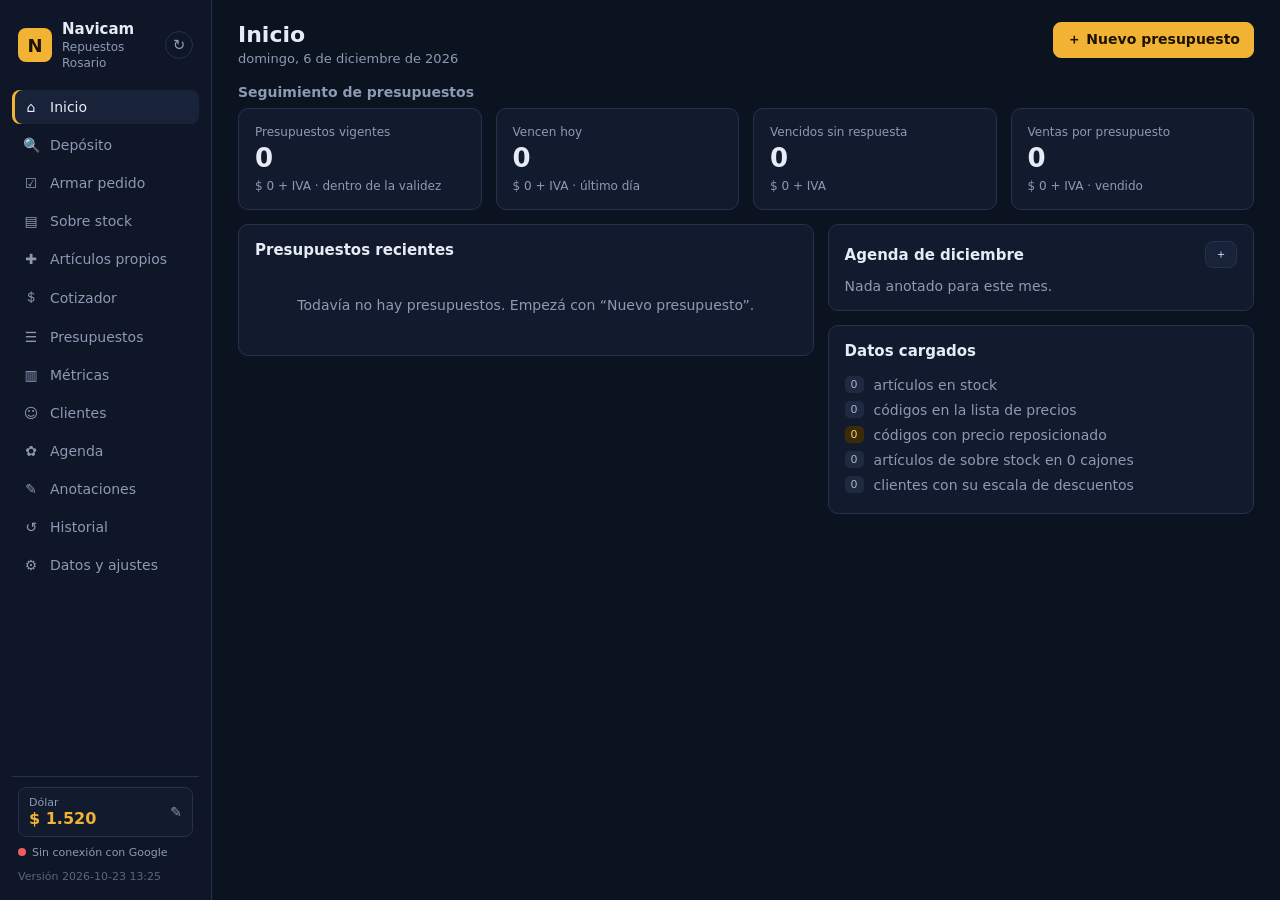
==== commit 021ccc56: "Presupuesto y cotizador → Armar pedido (con cliente y cantidades; si hubo venta, solo lo vendido) Co" ====
--- a/index.html
+++ b/index.html
@@ -205,7 +205,7 @@
     <div class="side-pie">
       <div class="dolar" onclick="editarDolar()" title="Cambiar dólar"><div><small>Dólar</small><b id="dolarTxt">—</b></div><span class="muted">✎</span></div>
       <div class="prueba" id="estadoSync">Conectando…</div>
-      <div class="prueba" style="opacity:.6">Versión <span id="verApp">2026-10-23 11:47</span></div>
+      <div class="prueba" style="opacity:.6">Versión <span id="verApp">2026-10-23 13:25</span></div>
     </div>
   </aside>
   <main id="main"></main>
@@ -1523,6 +1523,28 @@
 function filasGrilla(n) { _filasExtra += n; repintarGrilla(); }
 function limpiarGrilla() { if ((pedido.codigos || pedido.cantidades) && !confirm('¿Borrar todos los códigos y cantidades cargados?')) return; pedido.codigos = ''; pedido.cantidades = ''; _filasExtra = 0; repintarGrilla(); contarPedido(); }
 
+// ---- Desde un presupuesto (o el cotizador) a Armar pedido: carga la grilla y arma el informe para revisar y guardar
+function cargarEnPedido(filas, cliente, origen) {
+  filas = filas.filter(f => f.cod && f.cant > 0);
+  if (!filas.length) { aviso('No hay artículos para pasar', 'err'); return; }
+  if ((renglones(pedido.codigos).length || pedido.editandoId) && !confirm('En Armar pedido ya hay códigos cargados. ¿Reemplazarlos por los de ' + origen + '?')) return;
+  if (hayCambiosPed() && !salirDelPedido()) return;
+  Object.assign(pedido, { cliente: String(cliente || '').toUpperCase(), codigos: filas.map(f => f.cod).join('\n'), cantidades: filas.map(f => f.cant).join('\n'), filas: [], armado: false, editandoId: null });
+  pedTab = 'nuevo'; ir('pedido'); armarPedido();
+  aviso(`${filas.length} artículos de ${origen}. Revisá y tocá “💾 Guardar pedido”.`, 'ok');
+}
+function presupuestoAPedido(id) {
+  const p = S.presupuestos.find(x => x.id === id); if (!p) return;
+  // si ya se confirmó la venta, se pasa solo lo vendido
+  const vendidos = p.estado === 'cerrado' ? p.items.filter(l => (l.vendido || 0) > 0) : [];
+  const filas = (vendidos.length ? vendidos.map(l => ({ cod: l.cod, cant: l.vendido })) : p.items.map(l => ({ cod: l.cod, cant: l.cant })));
+  cargarEnPedido(filas, p.clienteNombre, `el presupuesto ${numPresu(p)}` + (vendidos.length ? ' (lo vendido)' : ''));
+}
+function cotizadorAPedido() {
+  const b = B(); const cli = cliente(b.clienteId);
+  cargarEnPedido(b.items.map(l => ({ cod: l.cod, cant: l.cant })), cli ? cli.nombre : '', 'el cotizador');
+}
+
 // ============ Cotizador ============
 function borradorVacio(clienteId) {
   return { editandoId: null, clienteId: clienteId || '', validezDias: Number(S.ajustes.validez) || 7, fecha: hoyISO(), dolar: S.dolar, items: [], notas: '' };
@@ -1546,6 +1568,7 @@
       <button class="btn" onclick="enviarWhatsApp(armarDesdeBorrador())" ${b.items.length && cli ? '' : 'disabled'}>WhatsApp</button>
       <button class="btn" onclick="vistaCliente(armarDesdeBorrador())" ${b.items.length && cli ? '' : 'disabled'}>Vista cliente / PDF</button>
       <button class="btn" onclick="exportarPresupuesto(armarDesdeBorrador())" ${b.items.length && cli ? '' : 'disabled'}>Excel</button>
+      <button class="btn" onclick="cotizadorAPedido()" ${b.items.length ? '' : 'disabled'} title="Lleva los artículos a Armar pedido">☑ Armar pedido</button>
       <button class="btn rojo" onclick="descartarBorrador()" ${b.items.length || ed ? '' : 'disabled'}>Descartar</button>
       <button class="btn pri" onclick="guardarPresupuesto()" ${b.items.length && cli ? '' : 'disabled'}>${ed ? 'Guardar cambios' : 'Guardar presupuesto'}</button>
     </div></div>
@@ -2126,6 +2149,7 @@
     <div class="fila">
       ${abierto ? `<button class="btn azul" onclick="abrirEnCotizador('${p.id}')">✎ Modificar</button>` : `<span class="tag t-gris" style="padding:8px 10px" title="Ya se confirmó la venta o se desestimó">🔒 Cerrado</span><button class="btn" onclick="reabrir('${p.id}')" title="Solo para corregir una confirmación hecha por error">Reabrir (corregir)</button>`}
       <button class="btn" onclick="duplicar('${p.id}')">Copiar a un presupuesto nuevo</button>
+      <button class="btn" onclick="presupuestoAPedido('${p.id}')" title="Lleva los artículos a Armar pedido">☑ Armar pedido</button>
       <button class="btn" onclick="vistaCliente(S.presupuestos.find(x=>x.id==='${p.id}'))">Vista cliente / PDF</button>
       <button class="btn" onclick="enviarWhatsApp(S.presupuestos.find(x=>x.id==='${p.id}'))">WhatsApp${cli && cli.whatsapp ? '' : ' (sin número)'}</button>
       <button class="btn" onclick="exportarPresupuesto(S.presupuestos.find(x=>x.id==='${p.id}'))">Excel</button>
@@ -3221,7 +3245,7 @@
 }
 
 // ============ Instalable como app (PWA) y siempre actualizada ============
-const VERSION_APP = '2026-10-23 11:47';
+const VERSION_APP = '2026-10-23 13:25';
 const SEGURO = location.protocol === 'https:' || location.hostname === 'localhost';
 if ('serviceWorker' in navigator && SEGURO) {
   navigator.serviceWorker.register('sw.js').catch(e => console.warn('No se pudo registrar el service worker', e));
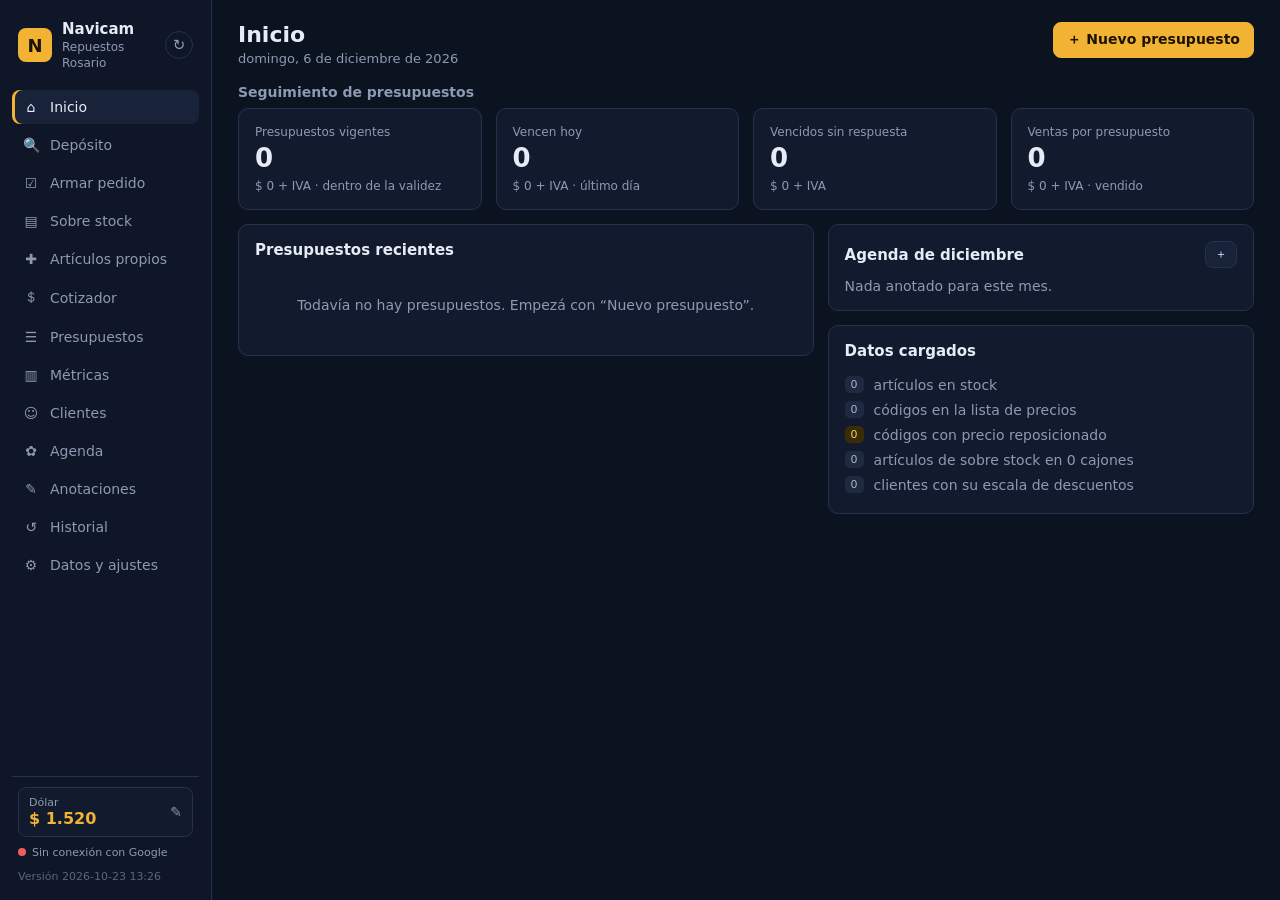
==== commit ae219bf3: "Al confirmar la venta de un presupuesto se ofrece armar el pedido con lo vendido; botón en el presup" ====
--- a/index.html
+++ b/index.html
@@ -205,7 +205,7 @@
     <div class="side-pie">
       <div class="dolar" onclick="editarDolar()" title="Cambiar dólar"><div><small>Dólar</small><b id="dolarTxt">—</b></div><span class="muted">✎</span></div>
       <div class="prueba" id="estadoSync">Conectando…</div>
-      <div class="prueba" style="opacity:.6">Versión <span id="verApp">2026-10-23 13:25</span></div>
+      <div class="prueba" style="opacity:.6">Versión <span id="verApp">2026-10-23 13:26</span></div>
     </div>
   </aside>
   <main id="main"></main>
@@ -1568,7 +1568,6 @@
       <button class="btn" onclick="enviarWhatsApp(armarDesdeBorrador())" ${b.items.length && cli ? '' : 'disabled'}>WhatsApp</button>
       <button class="btn" onclick="vistaCliente(armarDesdeBorrador())" ${b.items.length && cli ? '' : 'disabled'}>Vista cliente / PDF</button>
       <button class="btn" onclick="exportarPresupuesto(armarDesdeBorrador())" ${b.items.length && cli ? '' : 'disabled'}>Excel</button>
-      <button class="btn" onclick="cotizadorAPedido()" ${b.items.length ? '' : 'disabled'} title="Lleva los artículos a Armar pedido">☑ Armar pedido</button>
       <button class="btn rojo" onclick="descartarBorrador()" ${b.items.length || ed ? '' : 'disabled'}>Descartar</button>
       <button class="btn pri" onclick="guardarPresupuesto()" ${b.items.length && cli ? '' : 'disabled'}>${ed ? 'Guardar cambios' : 'Guardar presupuesto'}</button>
     </div></div>
@@ -2149,7 +2148,7 @@
     <div class="fila">
       ${abierto ? `<button class="btn azul" onclick="abrirEnCotizador('${p.id}')">✎ Modificar</button>` : `<span class="tag t-gris" style="padding:8px 10px" title="Ya se confirmó la venta o se desestimó">🔒 Cerrado</span><button class="btn" onclick="reabrir('${p.id}')" title="Solo para corregir una confirmación hecha por error">Reabrir (corregir)</button>`}
       <button class="btn" onclick="duplicar('${p.id}')">Copiar a un presupuesto nuevo</button>
-      <button class="btn" onclick="presupuestoAPedido('${p.id}')" title="Lleva los artículos a Armar pedido">☑ Armar pedido</button>
+      ${!abierto && p.items.some(l => (l.vendido || 0) > 0) ? `<button class="btn azul" onclick="presupuestoAPedido('${p.id}')" title="Lleva lo vendido a Armar pedido">☑ Armar pedido con lo vendido</button>` : ''}
       <button class="btn" onclick="vistaCliente(S.presupuestos.find(x=>x.id==='${p.id}'))">Vista cliente / PDF</button>
       <button class="btn" onclick="enviarWhatsApp(S.presupuestos.find(x=>x.id==='${p.id}'))">WhatsApp${cli && cli.whatsapp ? '' : ' (sin número)'}</button>
       <button class="btn" onclick="exportarPresupuesto(S.presupuestos.find(x=>x.id==='${p.id}'))">Excel</button>
@@ -2242,6 +2241,14 @@
   q.historial.push({ fecha: ahoraTxt(), texto: `${ESTADO_TXT[e]}: ${plata(t.sub)} + IVA` + (motivosDe(q).length ? ' · motivos: ' + motivosDe(q).join(', ') : '') });
   if (!await docGuardar('presupuestos', presuADoc(q), { tipo: 'Presupuesto', detalle: `${numPresu(q)} ${q.clienteNombre}: ${ESTADO_TXT[e]} (${plata(t.sub)} + IVA)` })) return;
   Object.assign(p, q); guardar('presupuestos'); conf = null; pintar(); aviso('Presupuesto ' + numPresu(p) + ': ' + ESTADO_TXT[e], 'ok');
+  if (q.items.some(l => (l.vendido || 0) > 0)) ofrecerArmarPedido(p.id);
+}
+function ofrecerArmarPedido(id) {
+  const p = S.presupuestos.find(x => x.id === id);
+  const v = p.items.filter(l => (l.vendido || 0) > 0);
+  abrirModal(`<h3 style="margin-top:0">Venta confirmada</h3>
+    <p class="muted" style="margin-top:0">${esc(p.clienteNombre)} · ${v.length} artículos vendidos (${v.reduce((a, l) => a + l.vendido, 0)} u.). ¿Armar el pedido para el pañol?</p>
+    <div class="fila" style="justify-content:flex-end"><button class="btn" onclick="cerrarModal()">Ahora no</button><button class="btn pri" onclick="cerrarModal();presupuestoAPedido('${p.id}')">☑ Armar pedido con lo vendido</button></div>`);
 }
 async function reabrir(id) {
   const p = S.presupuestos.find(x => x.id === id);
@@ -3245,7 +3252,7 @@
 }
 
 // ============ Instalable como app (PWA) y siempre actualizada ============
-const VERSION_APP = '2026-10-23 13:25';
+const VERSION_APP = '2026-10-23 13:26';
 const SEGURO = location.protocol === 'https:' || location.hostname === 'localhost';
 if ('serviceWorker' in navigator && SEGURO) {
   navigator.serviceWorker.register('sw.js').catch(e => console.warn('No se pudo registrar el service worker', e));
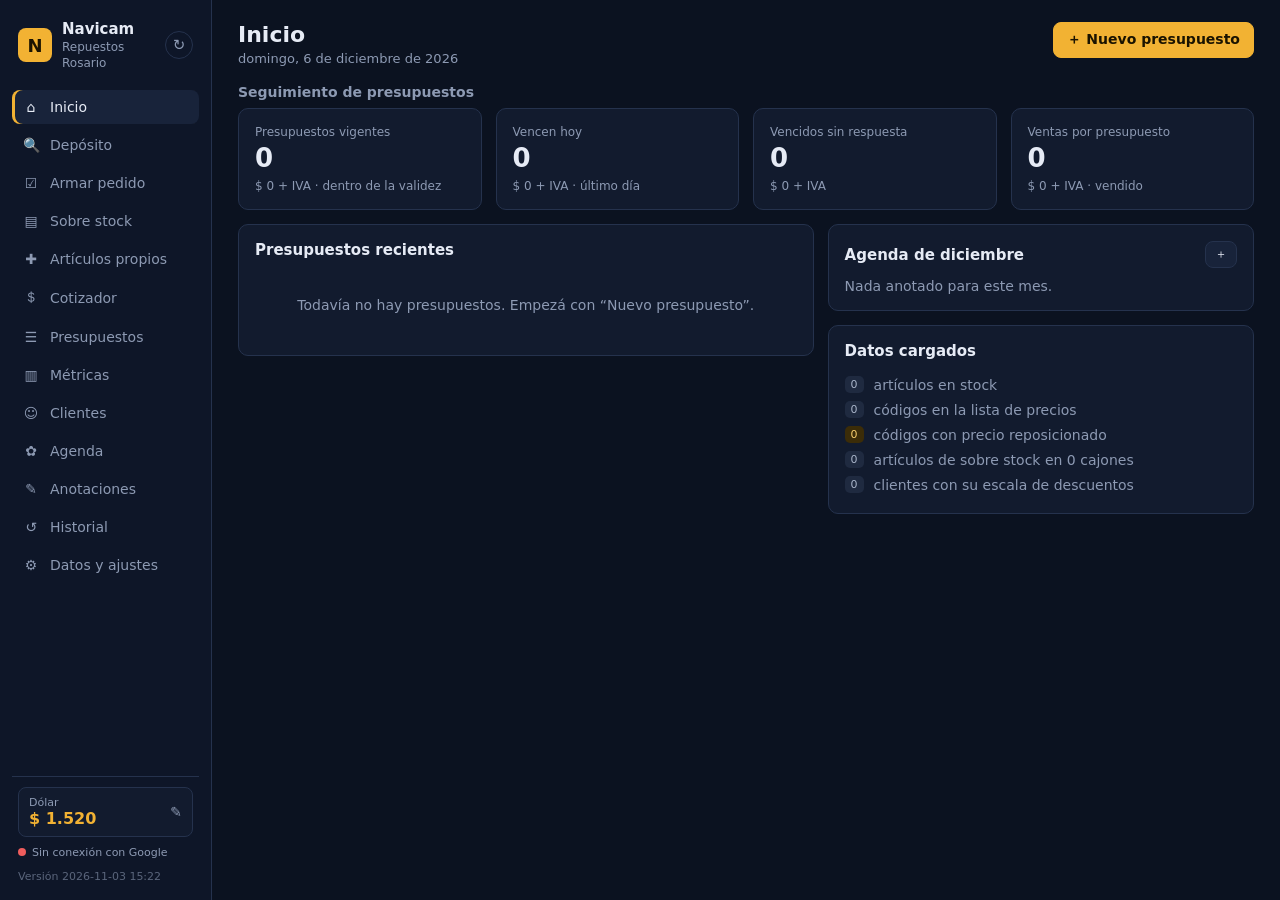
==== commit 05f804f2: "Presupuesto al cliente: columna D (código de descuento) entre Precio lista y Desc. en vista cliente," ====
--- a/index.html
+++ b/index.html
@@ -205,7 +205,7 @@
     <div class="side-pie">
       <div class="dolar" onclick="editarDolar()" title="Cambiar dólar"><div><small>Dólar</small><b id="dolarTxt">—</b></div><span class="muted">✎</span></div>
       <div class="prueba" id="estadoSync">Conectando…</div>
-      <div class="prueba" style="opacity:.6">Versión <span id="verApp">2026-10-23 13:26</span></div>
+      <div class="prueba" style="opacity:.6">Versión <span id="verApp">2026-11-03 15:22</span></div>
     </div>
   </aside>
   <main id="main"></main>
@@ -2362,8 +2362,8 @@
       <div><div class="gris" style="font-size:12px;text-transform:uppercase;letter-spacing:1px">Cliente</div><div style="font-size:18px;font-weight:700">${esc(p.clienteNombre)}</div>${cli.cuit ? `<div class="gris">CUIT ${esc(cli.cuit)}</div>` : ''}</div>
       <div style="text-align:right"><div class="gris" style="font-size:12px;text-transform:uppercase;letter-spacing:1px;margin-bottom:6px">Sus descuentos por escala</div>
         <div style="display:flex;gap:6px;justify-content:flex-end">${['5', '6', '7', '8', '9'].map(d => `<span class="h-chip">D${d} <b>${esc(textoDesc(escala[d]))}</b></span>`).join('')}</div></div></div>
-    <table><tr><th class="r" style="width:26px">N.º</th><th>Código</th><th>Descripción</th><th>Marca</th><th class="r">Cant</th><th class="r">Precio lista</th><th class="r">Desc.</th><th class="r">Unitario + IVA</th><th class="r">Subtotal + IVA</th></tr>
-      ${p.items.map((l, i) => `<tr><td class="r gris">${i + 1}</td><td style="font-family:Consolas,monospace">${esc(l.cod)}</td><td>${esc(l.desc)}${l.reemplazaA ? `<div style="font-size:11px;color:#6b4bb8">Reemplaza a ${esc(l.reemplazaA)}</div>` : ''}${verDispo(p) ? `<div style="font-size:11px;color:${textoDispo(l) === 'Inmediata' ? '#0f6b3d' : /sin abastecimiento/i.test(textoDispo(l)) ? '#b42318' : '#9a5b00'}">Disponibilidad: ${esc(textoDispo(l))}</div>` : ''}</td><td>${esc(marcaDe(l))}</td><td class="r">${l.cant}</td><td class="r">${fmt(l.listaArs)}</td>
+    <table><tr><th class="r" style="width:26px">N.º</th><th>Código</th><th>Descripción</th><th>Marca</th><th class="r">Cant</th><th class="r">Precio lista</th><th style="text-align:center">D</th><th class="r">Desc.</th><th class="r">Unitario + IVA</th><th class="r">Subtotal + IVA</th></tr>
+      ${p.items.map((l, i) => `<tr><td class="r gris">${i + 1}</td><td style="font-family:Consolas,monospace">${esc(l.cod)}</td><td>${esc(l.desc)}${l.reemplazaA ? `<div style="font-size:11px;color:#6b4bb8">Reemplaza a ${esc(l.reemplazaA)}</div>` : ''}${verDispo(p) ? `<div style="font-size:11px;color:${textoDispo(l) === 'Inmediata' ? '#0f6b3d' : /sin abastecimiento/i.test(textoDispo(l)) ? '#b42318' : '#9a5b00'}">Disponibilidad: ${esc(textoDispo(l))}</div>` : ''}</td><td>${esc(marcaDe(l))}</td><td class="r">${l.cant}</td><td class="r">${fmt(l.listaArs)}</td><td style="text-align:center;color:#4a5468">${esc((l.marca || 'IVECO') === 'IVECO' && l.D ? l.D : '—')}</td>
         <td class="r ${l.descPct ? 'd' : 'gris'}">${pctTxt(l.descPct)}</td><td class="r">${fmt(l.unit)}</td><td class="r">${fmt(l.sub)}</td></tr>`).join('')}</table>
     <div style="display:flex;justify-content:space-between;gap:24px;align-items:flex-start">
       <div style="flex:1;font-size:13px;color:#4a5468;line-height:1.5">Todos los precios son en pesos <b style="color:#141a26">+ IVA</b>.${p.notas ? '<br><br><b style="color:#141a26">Observaciones:</b> ' + esc(p.notas) : ''}</div>
@@ -2420,13 +2420,13 @@
   // tabla
   doc.autoTable({
     startY: 176, margin: { left: M, right: M },
-    head: [['N.º', 'Código', 'Descripción', 'Marca', 'Cant', 'Precio lista', 'Desc.', 'Unitario + IVA', 'Subtotal + IVA']],
-    body: p.items.map((l, i) => [String(i + 1), l.cod, l.desc + (l.reemplazaA ? '\nReemplaza a ' + l.reemplazaA : '') + (verDispo(p) ? '\nDisponibilidad: ' + textoDispo(l) : ''), marcaDe(l), String(l.cant), fmt(l.listaArs), pctTxt(l.descPct), fmt(l.unit), fmt(l.sub)]),
+    head: [['N.º', 'Código', 'Descripción', 'Marca', 'Cant', 'Precio lista', 'D', 'Desc.', 'Unitario + IVA', 'Subtotal + IVA']],
+    body: p.items.map((l, i) => [String(i + 1), l.cod, l.desc + (l.reemplazaA ? '\nReemplaza a ' + l.reemplazaA : '') + (verDispo(p) ? '\nDisponibilidad: ' + textoDispo(l) : ''), marcaDe(l), String(l.cant), fmt(l.listaArs), String((l.marca || 'IVECO') === 'IVECO' && l.D ? l.D : '—'), pctTxt(l.descPct), fmt(l.unit), fmt(l.sub)]),
     styles: { font: 'helvetica', fontSize: 8.5, cellPadding: 5, textColor: tinta, lineColor: [221, 226, 234], lineWidth: { bottom: 0.6 } },
     headStyles: { fillColor: tinta, textColor: 255, fontStyle: 'bold', lineWidth: 0 },
-    columnStyles: { 0: { halign: 'right', cellWidth: 22, textColor: gris }, 1: { cellWidth: 62 }, 3: { cellWidth: 46 }, 4: { halign: 'right', cellWidth: 28 }, 5: { halign: 'right', cellWidth: 62 }, 6: { halign: 'right', cellWidth: 36 }, 7: { halign: 'right', cellWidth: 64 }, 8: { halign: 'right', cellWidth: 68 } },
-    didParseCell: d => { if (d.section === 'head' && (d.column.index >= 4 || d.column.index === 0)) d.cell.styles.halign = 'right';
-      if (d.section === 'body' && d.column.index === 6) { if (d.cell.raw !== '0%') { d.cell.styles.textColor = verde; d.cell.styles.fontStyle = 'bold'; } else d.cell.styles.textColor = gris; } },
+    columnStyles: { 0: { halign: 'right', cellWidth: 22, textColor: gris }, 1: { cellWidth: 58 }, 3: { cellWidth: 40 }, 4: { halign: 'right', cellWidth: 30 }, 5: { halign: 'right', cellWidth: 60 }, 6: { halign: 'center', cellWidth: 20, textColor: gris }, 7: { halign: 'right', cellWidth: 34 }, 8: { halign: 'right', cellWidth: 62 }, 9: { halign: 'right', cellWidth: 66 } },
+    didParseCell: d => { if (d.section === 'head' && (d.column.index >= 4 || d.column.index === 0)) d.cell.styles.halign = d.column.index === 6 ? 'center' : 'right';
+      if (d.section === 'body' && d.column.index === 7) { if (d.cell.raw !== '0%') { d.cell.styles.textColor = verde; d.cell.styles.fontStyle = 'bold'; } else d.cell.styles.textColor = gris; } },
     alternateRowStyles: { fillColor: [255, 255, 255] }
   });
   let y = doc.lastAutoTable.finalY + 22;
@@ -2492,11 +2492,11 @@
 function exportarPresupuesto(p) {
   const t = totales(p.items);
   const filas = [['Presupuesto', p.borrador ? '(sin guardar)' : numPresu(p)], ['Cliente', p.clienteNombre], ['Fecha', fechaAR(p.fecha)], ['Válido hasta', fechaAR(p.hasta)], ['Precios en pesos + IVA'], [],
-    ['N.º', 'Código', 'Descripción', 'Marca', 'Reemplaza a', 'Cant', 'Precio lista', 'Desc %', 'Unitario + IVA', 'Subtotal + IVA'].concat(verDispo(p) ? ['Disponibilidad'] : [])];
-  p.items.forEach((l, i) => filas.push([i + 1, valorCelda(l.cod), l.desc, marcaDe(l), l.reemplazaA ? valorCelda(l.reemplazaA) : '', l.cant, l.listaArs, l.descPct, l.unit, l.sub].concat(verDispo(p) ? [textoDispo(l)] : [])));
-  filas.push([], ['', '', '', '', '', '', '', '', 'Total a precio de lista', t.lista], ['', '', '', '', '', '', '', '', 'Su ahorro', -t.ahorro], ['', '', '', '', '', '', '', '', 'Total + IVA', t.sub]);
+    ['N.º', 'Código', 'Descripción', 'Marca', 'Reemplaza a', 'Cant', 'Precio lista', 'D', 'Desc %', 'Unitario + IVA', 'Subtotal + IVA'].concat(verDispo(p) ? ['Disponibilidad'] : [])];
+  p.items.forEach((l, i) => filas.push([i + 1, valorCelda(l.cod), l.desc, marcaDe(l), l.reemplazaA ? valorCelda(l.reemplazaA) : '', l.cant, l.listaArs, (l.marca || 'IVECO') === 'IVECO' && l.D ? l.D : '—', l.descPct, l.unit, l.sub].concat(verDispo(p) ? [textoDispo(l)] : [])));
+  filas.push([], ['', '', '', '', '', '', '', '', '', 'Total a precio de lista', t.lista], ['', '', '', '', '', '', '', '', '', 'Su ahorro', -t.ahorro], ['', '', '', '', '', '', '', '', '', 'Total + IVA', t.sub]);
   if (p.notas) filas.push([], ['Observaciones', p.notas]);
-  const ws = XLSX.utils.aoa_to_sheet(filas); ws['!cols'] = [{ wch: 5 }, { wch: 14 }, { wch: 42 }, { wch: 10 }, { wch: 14 }, { wch: 6 }, { wch: 14 }, { wch: 8 }, { wch: 22 }, { wch: 16 }];
+  const ws = XLSX.utils.aoa_to_sheet(filas); ws['!cols'] = [{ wch: 5 }, { wch: 14 }, { wch: 42 }, { wch: 10 }, { wch: 14 }, { wch: 6 }, { wch: 14 }, { wch: 4 }, { wch: 8 }, { wch: 22 }, { wch: 16 }];
   const wb = XLSX.utils.book_new(); XLSX.utils.book_append_sheet(wb, ws, 'Presupuesto');
   XLSX.writeFile(wb, nombrePdf(p).replace(/\.pdf$/, '.xlsx'));
 }
@@ -3252,7 +3252,7 @@
 }
 
 // ============ Instalable como app (PWA) y siempre actualizada ============
-const VERSION_APP = '2026-10-23 13:26';
+const VERSION_APP = '2026-11-03 15:22';
 const SEGURO = location.protocol === 'https:' || location.hostname === 'localhost';
 if ('serviceWorker' in navigator && SEGURO) {
   navigator.serviceWorker.register('sw.js').catch(e => console.warn('No se pudo registrar el service worker', e));
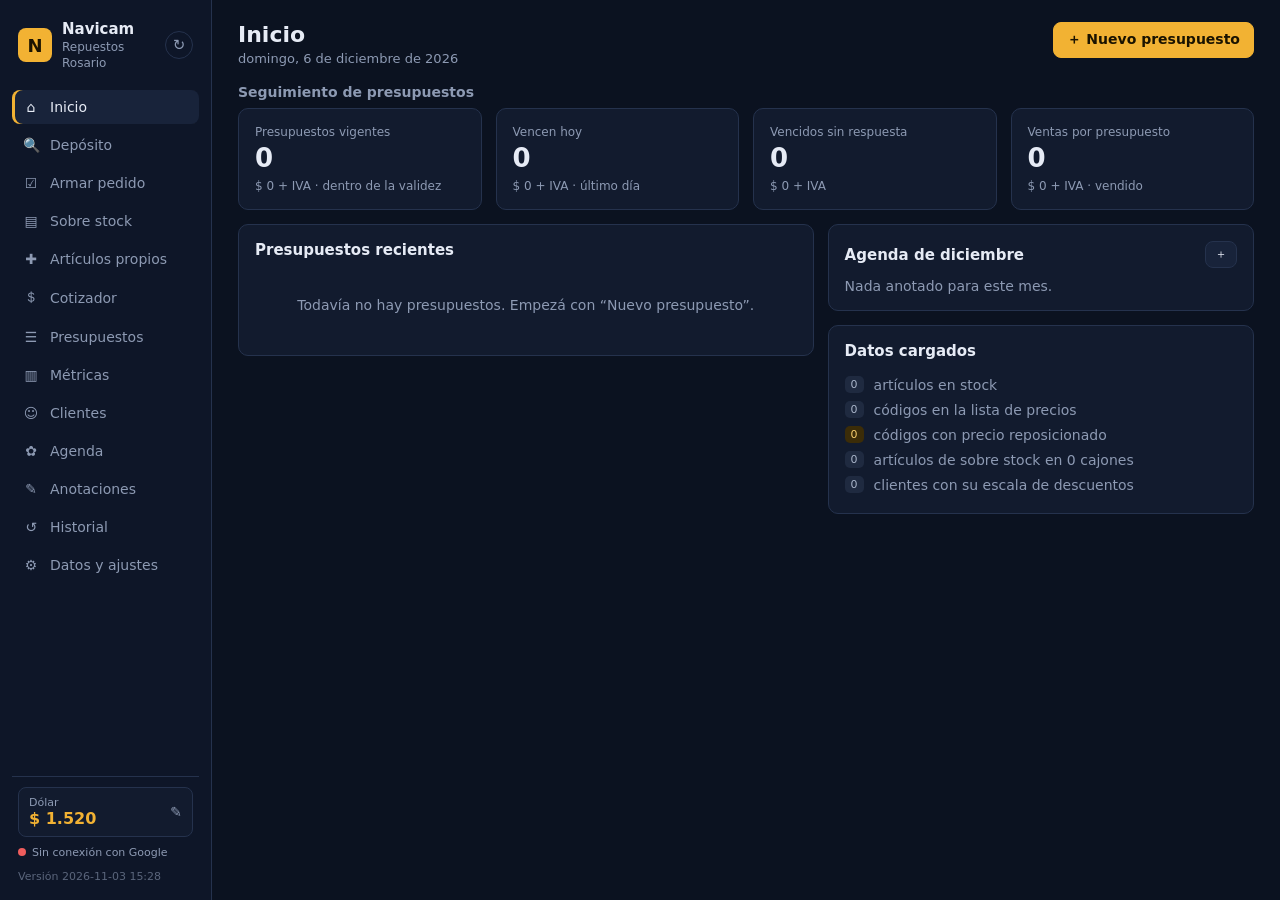
==== commit a903a64b: "Copiar presupuesto: elegir entre precios de hoy o conservar los del original (dólar, lista y descuen" ====
--- a/index.html
+++ b/index.html
@@ -205,7 +205,7 @@
     <div class="side-pie">
       <div class="dolar" onclick="editarDolar()" title="Cambiar dólar"><div><small>Dólar</small><b id="dolarTxt">—</b></div><span class="muted">✎</span></div>
       <div class="prueba" id="estadoSync">Conectando…</div>
-      <div class="prueba" style="opacity:.6">Versión <span id="verApp">2026-11-03 15:22</span></div>
+      <div class="prueba" style="opacity:.6">Versión <span id="verApp">2026-11-03 15:28</span></div>
     </div>
   </aside>
   <main id="main"></main>
@@ -2290,23 +2290,35 @@
 function duplicar(id) {
   const p = S.presupuestos.find(x => x.id === id);
   abrirModal(`<h3 style="margin-top:0">Copiar el presupuesto ${numPresu(p)}</h3>
-    <p class="muted">${p.items.length} artículos de ${esc(p.clienteNombre)} · ${fechaAR(p.fecha)}. Se arma un presupuesto nuevo con los precios y el dólar de hoy.</p>
+    <p class="muted">${p.items.length} artículos de ${esc(p.clienteNombre)} · ${fechaAR(p.fecha)} · total original ${plata(montoPresu(p))} + IVA.</p>
     <div class="campo"><span class="lbl">¿Para qué cliente?</span><select class="in" id="dupCli">${opcionesClientes(p.clienteId)}</select></div>
     <div class="muted" style="font-size:12px;margin-top:6px">Si elegís otro cliente, los descuentos se recalculan con su escala.</div>
-    <div class="fila" style="margin-top:14px;justify-content:flex-end"><button class="btn" onclick="cerrarModal()">Cancelar</button><button class="btn pri" onclick="copiarPresu('${p.id}',document.getElementById('dupCli').value)">Copiar al cotizador</button></div>`);
+    <div class="campo" style="margin-top:10px"><span class="lbl">Precios</span>
+      <label class="fila" style="gap:6px;cursor:pointer;padding:4px 0"><input type="radio" name="dupPrec" value="hoy" checked> <span><b>Actualizar a los precios de hoy</b> <span class="muted" style="font-size:12px">(lista actual y dólar $ ${fmt(S.dolar)})</span></span></label>
+      <label class="fila" style="gap:6px;cursor:pointer;padding:4px 0"><input type="radio" name="dupPrec" value="original"> <span><b>Conservar los precios del presupuesto original</b> <span class="muted" style="font-size:12px">${p ? '(dólar $ ' + fmt(p.dolar) + ' del ' + fechaAR(p.fecha) + ')' : '(los de cada presupuesto)'}</span></span></label></div>
+    <div class="fila" style="margin-top:14px;justify-content:flex-end"><button class="btn" onclick="cerrarModal()">Cancelar</button><button class="btn pri" onclick="copiarPresu('${p.id}',document.getElementById('dupCli').value,document.querySelector('input[name=dupPrec]:checked').value)">Copiar al cotizador</button></div>`);
 }
 function opcionesClientes(sel) {
   return CATEGORIAS.map(c => `<optgroup label="${esc(c.largo)}">${S.clientes.filter(x => x.categoria === c.id).sort((a, x) => a.nombre.localeCompare(x.nombre)).map(x => `<option value="${x.id}" ${x.id === sel ? 'selected' : ''}>${esc(x.nombre)}</option>`).join('')}</optgroup>`).join('');
 }
-function copiarPresu(id, clienteId) {
+function copiarPresu(id, clienteId, precios) {
   const p = S.presupuestos.find(x => x.id === id);
   if (!puedePisarBorrador()) return;
   const otro = clienteId && clienteId !== p.clienteId;
-  S.borrador = { editandoId: null, clienteId: clienteId || p.clienteId, validezDias: p.validezDias, fecha: hoyISO(), dolar: S.dolar,
+  armarCopia(p, clienteId || p.clienteId, precios);
+  guardar('borrador'); cerrarModal(); ir('cotizador');
+  aviso(`Copia del presupuesto ${numPresu(p)} lista en el cotizador${otro ? ' para ' + (cliente(clienteId) || {}).nombre : ''}, ${precios === 'original' ? 'con los precios del original (dólar $ ' + fmt(p.dolar) + ')' : 'con precios de hoy'}`, 'ok');
+}
+// Arma el borrador desde un presupuesto: con precios de hoy (lista y dólar actuales) o conservando los del original
+function armarCopia(p, clienteId, precios) {
+  const otro = clienteId !== p.clienteId;
+  const original = precios === 'original';
+  S.borrador = { editandoId: null, clienteId, validezDias: p.validezDias, fecha: hoyISO(), dolar: original ? (Number(p.dolar) || S.dolar) : S.dolar,
     items: p.items.map(l => { const c = { ...l }; delete c.vendido; delete c.motivo; if (c.dispo && !c.dispo.manual) delete c.dispo; if (otro && c.manual) c.manual = false; return c; }),
     notas: p.notas || '', mostrarDispo: !!(p.opciones && p.opciones.mostrarDispo) };
-  recalcularBorrador(true); guardar('borrador'); cerrarModal(); ir('cotizador');
-  aviso(`Copia del presupuesto ${numPresu(p)} lista en el cotizador${otro ? ' para ' + (cliente(clienteId) || {}).nombre : ''}, con precios de hoy`, 'ok');
+  // original: mismo dólar, mismos USD y descuentos; solo se recalcula el descuento si cambia el cliente
+  if (!original) recalcularBorrador(true);
+  else { const cli = cliente(clienteId); S.borrador.items.forEach(l => { if (otro) recalcDesc(l, cli); calcularLinea(l, S.borrador.dolar); }); }
 }
 // Desde el cotizador: buscar un presupuesto anterior y traer sus artículos
 let qCopiar = '';
@@ -2314,7 +2326,10 @@
   abrirModal(`<h3 style="margin-top:0">Copiar de un presupuesto anterior</h3>
     <input class="in" id="qCopiar" autofocus placeholder="Buscar por n.º, cliente o código…" value="${esc(qCopiar)}" oninput="qCopiar=this.value;listaCopiar()">
     <div id="listaCopiar" style="max-height:420px;overflow:auto;margin-top:10px"></div>
-    <div class="muted" style="font-size:12px;margin-top:8px">Los artículos se traen con los precios y el dólar de hoy, para el cliente que esté elegido en el cotizador.</div>`, true);
+    <div class="campo" style="margin-top:10px"><span class="lbl">Precios</span>
+      <label class="fila" style="gap:6px;cursor:pointer;padding:4px 0"><input type="radio" name="copPrec" value="hoy" checked> <span><b>Actualizar a los precios de hoy</b> <span class="muted" style="font-size:12px">(lista actual y dólar $ ${fmt(S.dolar)})</span></span></label>
+      <label class="fila" style="gap:6px;cursor:pointer;padding:4px 0"><input type="radio" name="copPrec" value="original"> <span><b>Conservar los precios del presupuesto original</b> <span class="muted" style="font-size:12px">${null ? '(dólar $ ' + fmt(null.dolar) + ' del ' + fechaAR(null.fecha) + ')' : '(los de cada presupuesto)'}</span></span></label></div>
+    <div class="muted" style="font-size:12px;margin-top:4px">Se traen para el cliente que esté elegido en el cotizador.</div>`, true);
   listaCopiar();
 }
 function listaCopiar() {
@@ -2329,17 +2344,14 @@
   if (b.items.length && !confirm(`El cotizador ya tiene ${b.items.length} artículos. ¿Reemplazarlos por los ${p.items.length} del presupuesto ${numPresu(p)}?`)) return;
   const clienteId = b.clienteId || p.clienteId;
   const ed = b.editandoId; const fecha = b.fecha;
-  S.borrador = null; copiarPresuSinPreguntar(p, clienteId);
+  const prec = (document.querySelector('input[name=copPrec]:checked') || {}).value || 'hoy';
+  S.borrador = null; copiarPresuSinPreguntar(p, clienteId, prec);
   if (ed) { S.borrador.editandoId = ed; S.borrador.fecha = fecha; }
   guardar('borrador'); cerrarModal(); pintar();
 }
-function copiarPresuSinPreguntar(p, clienteId) {
-  const otro = clienteId !== p.clienteId;
-  S.borrador = { editandoId: null, clienteId, validezDias: p.validezDias, fecha: hoyISO(), dolar: S.dolar,
-    items: p.items.map(l => { const c = { ...l }; delete c.vendido; delete c.motivo; if (c.dispo && !c.dispo.manual) delete c.dispo; if (otro && c.manual) c.manual = false; return c; }),
-    notas: p.notas || '', mostrarDispo: !!(p.opciones && p.opciones.mostrarDispo) };
-  recalcularBorrador(true);
-  aviso(`Artículos del presupuesto ${numPresu(p)} cargados con precios de hoy`, 'ok');
+function copiarPresuSinPreguntar(p, clienteId, precios) {
+  armarCopia(p, clienteId, precios);
+  aviso(`Artículos del presupuesto ${numPresu(p)} cargados ${precios === 'original' ? 'con los precios del original (dólar $ ' + fmt(p.dolar) + ')' : 'con precios de hoy'}`, 'ok');
 }
 function recalcularBorrador(conLista) {
   const b = S.borrador; const cli = cliente(b.clienteId);
@@ -3252,7 +3264,7 @@
 }
 
 // ============ Instalable como app (PWA) y siempre actualizada ============
-const VERSION_APP = '2026-11-03 15:22';
+const VERSION_APP = '2026-11-03 15:28';
 const SEGURO = location.protocol === 'https:' || location.hostname === 'localhost';
 if ('serviceWorker' in navigator && SEGURO) {
   navigator.serviceWorker.register('sw.js').catch(e => console.warn('No se pudo registrar el service worker', e));
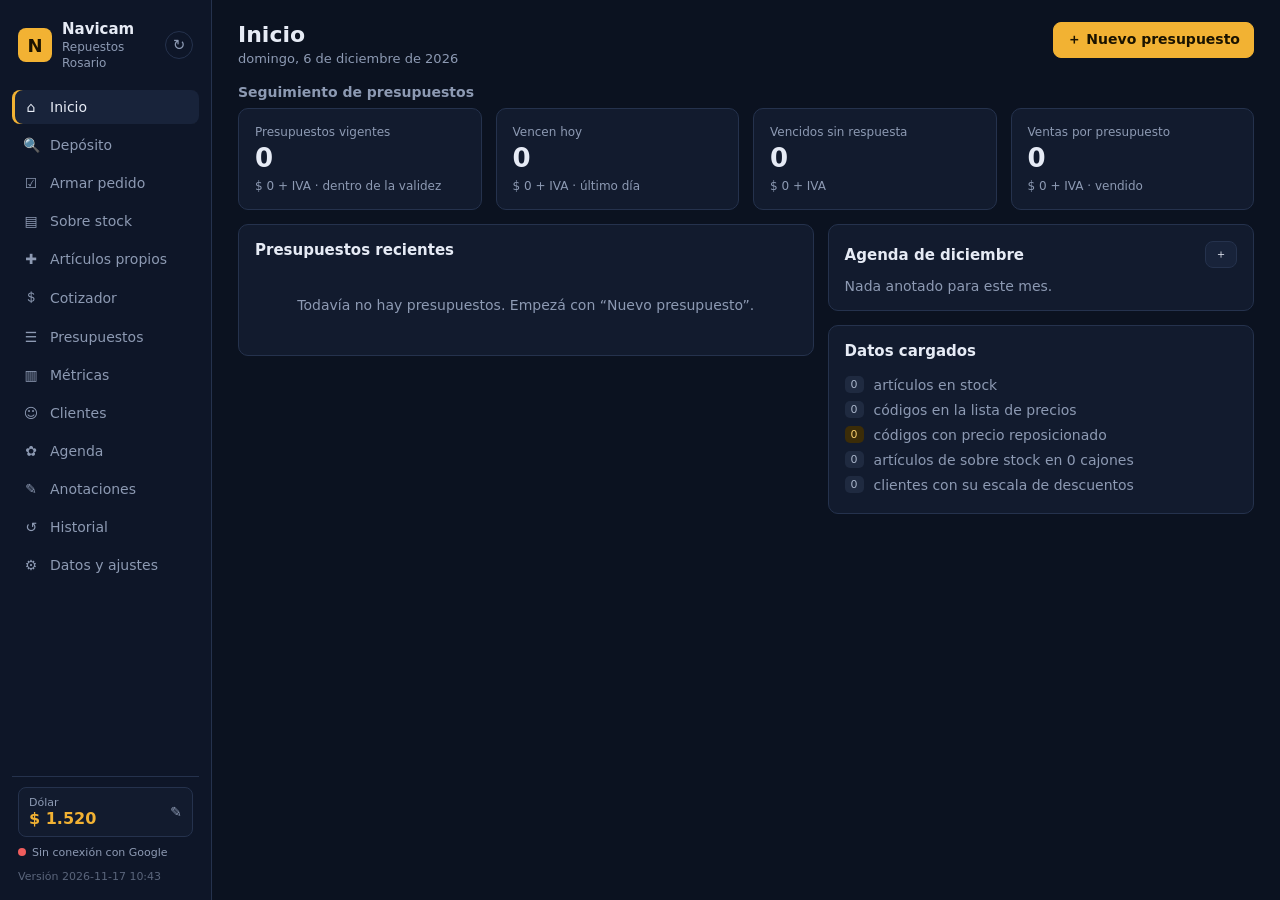
==== commit 87db0918: "Métricas: Artículos más cotizados muestra la lista completa con su propia barra de desplazamiento Co" ====
--- a/index.html
+++ b/index.html
@@ -174,6 +174,8 @@
 .celda:focus{border-color:var(--amber);background:#0f1729}
 .celda.der{text-align:right}
 
+.tabla-fija th{position:sticky;top:0;background:var(--panel);z-index:1}
+
 </style>
 <script src="lib/xlsx.full.min.js"></script>
 <script src="lib/jspdf.umd.min.js"></script>
@@ -205,7 +207,7 @@
     <div class="side-pie">
       <div class="dolar" onclick="editarDolar()" title="Cambiar dólar"><div><small>Dólar</small><b id="dolarTxt">—</b></div><span class="muted">✎</span></div>
       <div class="prueba" id="estadoSync">Conectando…</div>
-      <div class="prueba" style="opacity:.6">Versión <span id="verApp">2026-11-03 15:28</span></div>
+      <div class="prueba" style="opacity:.6">Versión <span id="verApp">2026-11-17 10:43</span></div>
     </div>
   </aside>
   <main id="main"></main>
@@ -2543,7 +2545,7 @@
   // artículos
   const porArt = {};
   ps.forEach(p => p.items.forEach(l => { const a = porArt[l.cod] = porArt[l.cod] || { desc: l.desc, cot: 0, vend: 0, veces: 0 }; a.veces++; a.cot += l.cant; if (p.estado === 'cerrado') a.vend += l.vendido || 0; }));
-  const artOrden = Object.entries(porArt).sort((a, b) => b[1].veces - a[1].veces || b[1].cot - a[1].cot).slice(0, 10);
+  const artOrden = Object.entries(porArt).sort((a, b) => b[1].veces - a[1].veces || b[1].cot - a[1].cot);
   // categorías
   const porCat = CATEGORIAS.map(c => { const l = ps.filter(p => p.categoria === c.id); const cer = l.filter(p => p.estado === 'cerrado'); const v = cer.reduce((a, p) => a + montoVendido(p), 0); const pc = cer.reduce((a, p) => a + montoPresu(p), 0); return { c, n: l.length, pres: l.reduce((a, p) => a + montoPresu(p), 0), vend: v, cierre: pc ? v / pc : null }; });
   const pct = x => x === null || isNaN(x) ? '—' : fmt(x * 100, 0) + ' %';
@@ -2567,7 +2569,7 @@
   </div>
   <div class="grid g3" style="margin-top:14px">
     <div class="panel tabla-scroll"><h3>Clientes que más compran</h3>${cliOrden.length ? `<table class="t"><tr><th>Cliente</th><th class="der">Vendido</th><th class="der">Cierre</th></tr>${cliOrden.map(c => `<tr><td>${esc(c.nombre)}<div class="muted" style="font-size:11px">${c.n} presup. · ${plata0(c.pres)}</div></td><td class="der num">${plata0(c.vend)}</td><td class="der">${pct(c.presCerr ? c.vend / c.presCerr : null)}</td></tr>`).join('')}</table>` : '<div class="muted">Sin datos.</div>'}</div>
-    <div class="panel tabla-scroll"><h3>Artículos más cotizados</h3>${artOrden.length ? `<table class="t"><tr><th>Código</th><th class="der">Veces</th><th class="der">Unid. cotiz.</th><th class="der">Vendidas</th></tr>${artOrden.map(([c, a]) => `<tr><td><span class="num" style="color:var(--amber)">${esc(c)}</span><div class="muted" style="font-size:11px">${esc(a.desc)}</div></td><td class="der">${a.veces}</td><td class="der">${a.cot}</td><td class="der">${a.vend}</td></tr>`).join('')}</table>` : '<div class="muted">Sin datos.</div>'}</div>
+    <div class="panel"><h3>Artículos más cotizados <span class="muted" style="font-size:12px;font-weight:400">· ${artOrden.length} artículos</span></h3>${artOrden.length ? `<div class="lista-scroll" style="max-height:520px;overflow:auto"><table class="t tabla-fija"><tr><th>Código</th><th class="der">Veces</th><th class="der">Unid. cotiz.</th><th class="der">Vendidas</th></tr>${artOrden.map(([c, a]) => `<tr><td><span class="num" style="color:var(--amber)">${esc(c)}</span><div class="muted" style="font-size:11px">${esc(a.desc)}</div></td><td class="der">${a.veces}</td><td class="der">${a.cot}</td><td class="der">${a.vend}</td></tr>`).join('')}</table></div>` : '<div class="muted">Sin datos.</div>'}</div>
     <div class="panel tabla-scroll"><h3>Por categoría de cliente</h3><table class="t"><tr><th>Categoría</th><th class="der">Presup.</th><th class="der">Vendido</th><th class="der">Cierre</th></tr>${porCat.map(x => `<tr><td>${x.c.corto}<div class="muted" style="font-size:11px">${x.n} presupuestos</div></td><td class="der num">${plata0(x.pres)}</td><td class="der num">${plata0(x.vend)}</td><td class="der">${pct(x.cierre)}</td></tr>`).join('')}</table></div>
   </div>`);
 };
@@ -3264,7 +3266,7 @@
 }
 
 // ============ Instalable como app (PWA) y siempre actualizada ============
-const VERSION_APP = '2026-11-03 15:28';
+const VERSION_APP = '2026-11-17 10:43';
 const SEGURO = location.protocol === 'https:' || location.hostname === 'localhost';
 if ('serviceWorker' in navigator && SEGURO) {
   navigator.serviceWorker.register('sw.js').catch(e => console.warn('No se pudo registrar el service worker', e));
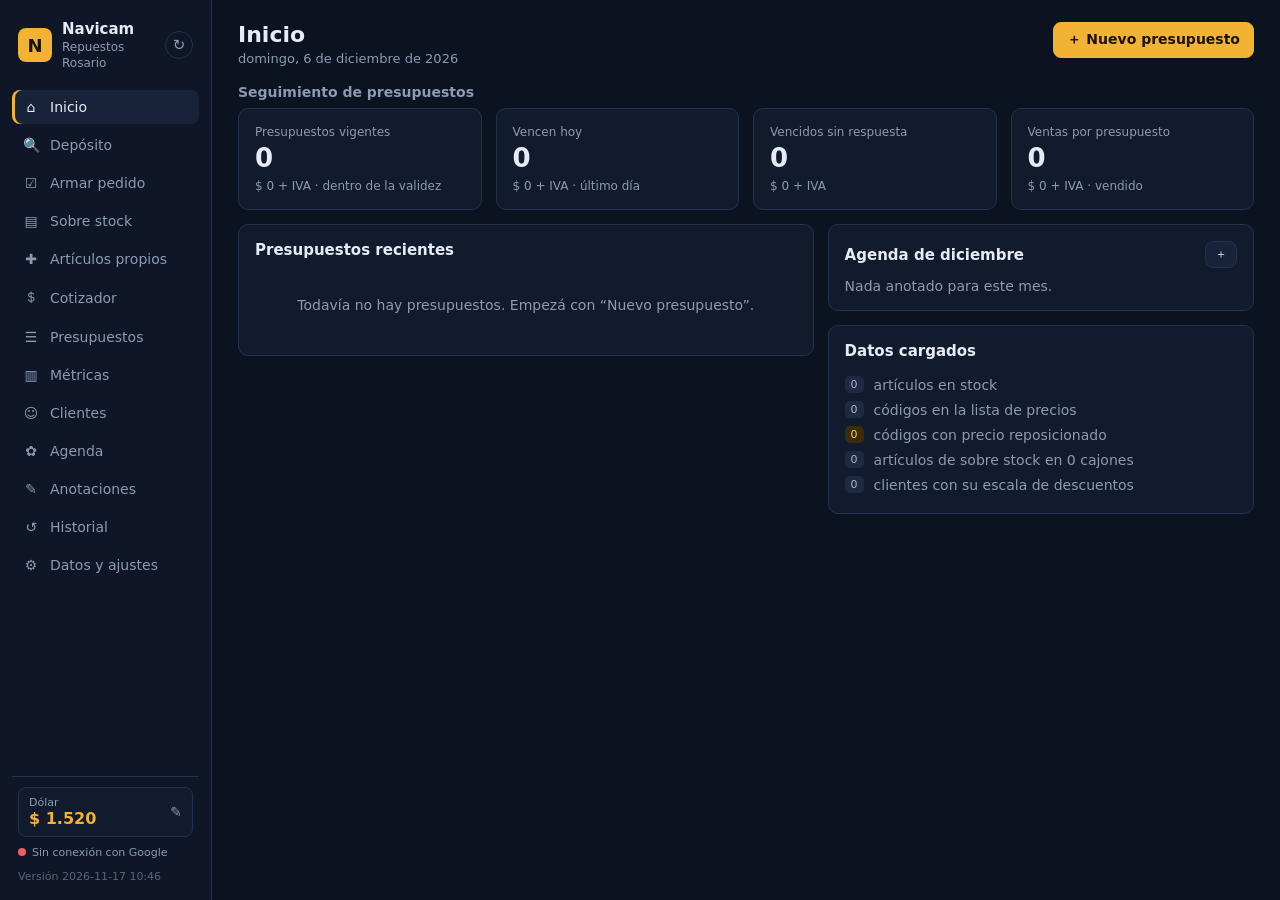
==== commit 954ea3b3: "Métricas: Clientes que más compran con lista completa y desplazamiento; botón Excel en cada ranking " ====
--- a/index.html
+++ b/index.html
@@ -207,7 +207,7 @@
     <div class="side-pie">
       <div class="dolar" onclick="editarDolar()" title="Cambiar dólar"><div><small>Dólar</small><b id="dolarTxt">—</b></div><span class="muted">✎</span></div>
       <div class="prueba" id="estadoSync">Conectando…</div>
-      <div class="prueba" style="opacity:.6">Versión <span id="verApp">2026-11-17 10:43</span></div>
+      <div class="prueba" style="opacity:.6">Versión <span id="verApp">2026-11-17 10:46</span></div>
     </div>
   </aside>
   <main id="main"></main>
@@ -2541,11 +2541,12 @@
   // clientes
   const porCli = {};
   ps.forEach(p => { const c = porCli[p.clienteId] = porCli[p.clienteId] || { nombre: p.clienteNombre, pres: 0, vend: 0, presCerr: 0, n: 0 }; c.n++; c.pres += montoPresu(p); if (p.estado === 'cerrado') { c.vend += montoVendido(p); c.presCerr += montoPresu(p); } });
-  const cliOrden = Object.values(porCli).sort((a, b) => b.vend - a.vend || b.pres - a.pres).slice(0, 10);
+  const cliOrden = Object.values(porCli).sort((a, b) => b.vend - a.vend || b.pres - a.pres);
   // artículos
   const porArt = {};
   ps.forEach(p => p.items.forEach(l => { const a = porArt[l.cod] = porArt[l.cod] || { desc: l.desc, cot: 0, vend: 0, veces: 0 }; a.veces++; a.cot += l.cant; if (p.estado === 'cerrado') a.vend += l.vendido || 0; }));
   const artOrden = Object.entries(porArt).sort((a, b) => b[1].veces - a[1].veces || b[1].cot - a[1].cot);
+  _metListas = { cli: cliOrden, art: artOrden };
   // categorías
   const porCat = CATEGORIAS.map(c => { const l = ps.filter(p => p.categoria === c.id); const cer = l.filter(p => p.estado === 'cerrado'); const v = cer.reduce((a, p) => a + montoVendido(p), 0); const pc = cer.reduce((a, p) => a + montoPresu(p), 0); return { c, n: l.length, pres: l.reduce((a, p) => a + montoPresu(p), 0), vend: v, cierre: pc ? v / pc : null }; });
   const pct = x => x === null || isNaN(x) ? '—' : fmt(x * 100, 0) + ' %';
@@ -2568,8 +2569,8 @@
       <div style="height:7px;background:var(--panel2);border-radius:4px;margin-top:4px"><div style="height:7px;border-radius:4px;background:var(--red);width:${v.monto / maxMot * 100}%"></div></div></div>`).join('') : '<div class="muted">Todavía no hay ítems no vendidos en este período.</div>'}</div>
   </div>
   <div class="grid g3" style="margin-top:14px">
-    <div class="panel tabla-scroll"><h3>Clientes que más compran</h3>${cliOrden.length ? `<table class="t"><tr><th>Cliente</th><th class="der">Vendido</th><th class="der">Cierre</th></tr>${cliOrden.map(c => `<tr><td>${esc(c.nombre)}<div class="muted" style="font-size:11px">${c.n} presup. · ${plata0(c.pres)}</div></td><td class="der num">${plata0(c.vend)}</td><td class="der">${pct(c.presCerr ? c.vend / c.presCerr : null)}</td></tr>`).join('')}</table>` : '<div class="muted">Sin datos.</div>'}</div>
-    <div class="panel"><h3>Artículos más cotizados <span class="muted" style="font-size:12px;font-weight:400">· ${artOrden.length} artículos</span></h3>${artOrden.length ? `<div class="lista-scroll" style="max-height:520px;overflow:auto"><table class="t tabla-fija"><tr><th>Código</th><th class="der">Veces</th><th class="der">Unid. cotiz.</th><th class="der">Vendidas</th></tr>${artOrden.map(([c, a]) => `<tr><td><span class="num" style="color:var(--amber)">${esc(c)}</span><div class="muted" style="font-size:11px">${esc(a.desc)}</div></td><td class="der">${a.veces}</td><td class="der">${a.cot}</td><td class="der">${a.vend}</td></tr>`).join('')}</table></div>` : '<div class="muted">Sin datos.</div>'}</div>
+    <div class="panel"><div class="fila" style="justify-content:space-between;margin-bottom:8px"><h3 style="margin:0">Clientes que más compran <span class="muted" style="font-size:12px;font-weight:400">· ${cliOrden.length} clientes</span></h3>${cliOrden.length ? '<button class="btn chico" onclick="excelRanking(\'cli\')">⬇ Excel</button>' : ''}</div>${cliOrden.length ? `<div class="lista-scroll" style="max-height:520px;overflow:auto"><table class="t tabla-fija"><tr><th>Cliente</th><th class="der">Vendido</th><th class="der">Cierre</th></tr>${cliOrden.map(c => `<tr><td>${esc(c.nombre)}<div class="muted" style="font-size:11px">${c.n} presup. · ${plata0(c.pres)}</div></td><td class="der num">${plata0(c.vend)}</td><td class="der">${pct(c.presCerr ? c.vend / c.presCerr : null)}</td></tr>`).join('')}</table></div>` : '<div class="muted">Sin datos.</div>'}</div>
+    <div class="panel"><div class="fila" style="justify-content:space-between;margin-bottom:8px"><h3 style="margin:0">Artículos más cotizados <span class="muted" style="font-size:12px;font-weight:400">· ${artOrden.length} artículos</span></h3>${artOrden.length ? '<button class="btn chico" onclick="excelRanking(\'art\')">⬇ Excel</button>' : ''}</div>${artOrden.length ? `<div class="lista-scroll" style="max-height:520px;overflow:auto"><table class="t tabla-fija"><tr><th>Código</th><th class="der">Veces</th><th class="der">Unid. cotiz.</th><th class="der">Vendidas</th></tr>${artOrden.map(([c, a]) => `<tr><td><span class="num" style="color:var(--amber)">${esc(c)}</span><div class="muted" style="font-size:11px">${esc(a.desc)}</div></td><td class="der">${a.veces}</td><td class="der">${a.cot}</td><td class="der">${a.vend}</td></tr>`).join('')}</table></div>` : '<div class="muted">Sin datos.</div>'}</div>
     <div class="panel tabla-scroll"><h3>Por categoría de cliente</h3><table class="t"><tr><th>Categoría</th><th class="der">Presup.</th><th class="der">Vendido</th><th class="der">Cierre</th></tr>${porCat.map(x => `<tr><td>${x.c.corto}<div class="muted" style="font-size:11px">${x.n} presupuestos</div></td><td class="der num">${plata0(x.pres)}</td><td class="der num">${plata0(x.vend)}</td><td class="der">${pct(x.cierre)}</td></tr>`).join('')}</table></div>
   </div>`);
 };
@@ -2587,6 +2588,24 @@
   return `<svg viewBox="0 0 ${W} ${H}" style="width:100%;height:auto">${barras}<line x1="0" x2="${W}" y1="${H - 22}" y2="${H - 22}" stroke="#25324d"/></svg>
     <div class="fila" style="font-size:12px"><span class="tag" style="background:#4cb3f0;color:#062033">Presupuestado</span><span class="tag" style="background:#34c77b;color:#062014">Vendido</span><span class="muted">Pasá el mouse por las barras para ver los montos.</span></div>`;
 }
+// Listas completas de la pantalla (con los filtros elegidos), para exportar
+let _metListas = { cli: [], art: [] };
+function filasRanking(tipo) {
+  if (tipo === 'cli') return [['Cliente', 'Presupuestos', 'Presupuestado + IVA', 'Vendido + IVA', 'Cierre %']].concat(
+    _metListas.cli.map(c => [c.nombre, c.n, c.pres, c.vend, c.presCerr ? Math.round(c.vend / c.presCerr * 1000) / 10 : '']));
+  return [['Código', 'Descripción', 'Veces cotizado', 'Unidades cotizadas', 'Unidades vendidas']].concat(
+    _metListas.art.map(([c, a]) => [valorCelda(c), a.desc, a.veces, a.cot, a.vend]));
+}
+function textoFiltrosMet() {
+  const per = !mPeriodo || mPeriodo === 'todo' ? 'todo' : mPeriodo;
+  return per + (mCat && mCat !== 'todas' ? '_' + catCorto(mCat) : '') + (mCli && mCli !== 'todos' ? '_' + ((cliente(mCli) || {}).nombre || '') : '');
+}
+function excelRanking(tipo) {
+  const wb = XLSX.utils.book_new(); const ws = XLSX.utils.aoa_to_sheet(filasRanking(tipo));
+  ws['!cols'] = tipo === 'cli' ? [{ wch: 34 }, { wch: 13 }, { wch: 20 }, { wch: 18 }, { wch: 10 }] : [{ wch: 14 }, { wch: 44 }, { wch: 15 }, { wch: 18 }, { wch: 18 }];
+  XLSX.utils.book_append_sheet(wb, ws, tipo === 'cli' ? 'Clientes' : 'Artículos');
+  XLSX.writeFile(wb, ((tipo === 'cli' ? 'Clientes_que_mas_compran_' : 'Articulos_mas_cotizados_') + textoFiltrosMet()).replace(/[\\/:*?"<>|\s]+/g, '_') + '.xlsx');
+}
 function exportarMetricas() {
   const wb = XLSX.utils.book_new();
   const p1 = [['N.º', 'Fecha', 'Cliente', 'Categoría', 'Válido hasta', 'Dólar (interno)', 'Ítems', 'Total + IVA', 'Estado', 'Vendido + IVA', 'Fecha cierre', 'Motivos']];
@@ -2595,6 +2614,8 @@
   S.presupuestos.forEach(p => p.items.forEach(l => p2.push([numPresu(p), p.clienteNombre, valorCelda(l.cod), l.desc, l.D, l.cant, l.listaArs, l.descPct, l.unit, l.sub, p.estado === 'cerrado' ? (l.vendido || 0) : '', l.motivo || ''])));
   XLSX.utils.book_append_sheet(wb, XLSX.utils.aoa_to_sheet(p1), 'Presupuestos');
   XLSX.utils.book_append_sheet(wb, XLSX.utils.aoa_to_sheet(p2), 'Ítems');
+  XLSX.utils.book_append_sheet(wb, XLSX.utils.aoa_to_sheet(filasRanking('cli')), 'Clientes que más compran');
+  XLSX.utils.book_append_sheet(wb, XLSX.utils.aoa_to_sheet(filasRanking('art')), 'Artículos más cotizados');
   XLSX.writeFile(wb, 'Metricas_presupuestos_' + hoyISO() + '.xlsx');
 }
 
@@ -3266,7 +3287,7 @@
 }
 
 // ============ Instalable como app (PWA) y siempre actualizada ============
-const VERSION_APP = '2026-11-17 10:43';
+const VERSION_APP = '2026-11-17 10:46';
 const SEGURO = location.protocol === 'https:' || location.hostname === 'localhost';
 if ('serviceWorker' in navigator && SEGURO) {
   navigator.serviceWorker.register('sw.js').catch(e => console.warn('No se pudo registrar el service worker', e));
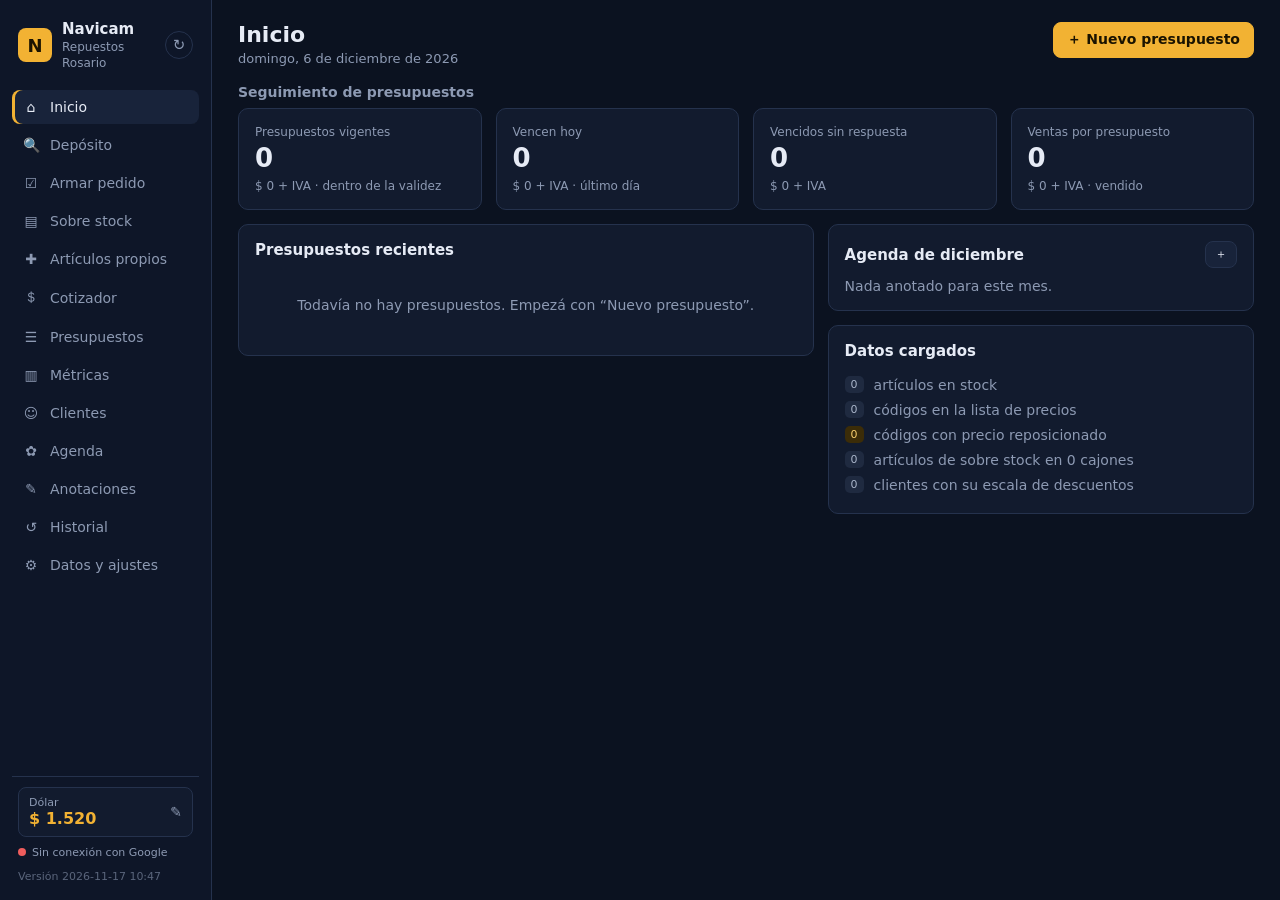
==== commit faf38449: "Métricas: columna Stock actual en Artículos más cotizados (rojo sin stock, naranja si hay menos de l" ====
--- a/index.html
+++ b/index.html
@@ -207,7 +207,7 @@
     <div class="side-pie">
       <div class="dolar" onclick="editarDolar()" title="Cambiar dólar"><div><small>Dólar</small><b id="dolarTxt">—</b></div><span class="muted">✎</span></div>
       <div class="prueba" id="estadoSync">Conectando…</div>
-      <div class="prueba" style="opacity:.6">Versión <span id="verApp">2026-11-17 10:46</span></div>
+      <div class="prueba" style="opacity:.6">Versión <span id="verApp">2026-11-17 10:47</span></div>
     </div>
   </aside>
   <main id="main"></main>
@@ -2569,8 +2569,8 @@
       <div style="height:7px;background:var(--panel2);border-radius:4px;margin-top:4px"><div style="height:7px;border-radius:4px;background:var(--red);width:${v.monto / maxMot * 100}%"></div></div></div>`).join('') : '<div class="muted">Todavía no hay ítems no vendidos en este período.</div>'}</div>
   </div>
   <div class="grid g3" style="margin-top:14px">
-    <div class="panel"><div class="fila" style="justify-content:space-between;margin-bottom:8px"><h3 style="margin:0">Clientes que más compran <span class="muted" style="font-size:12px;font-weight:400">· ${cliOrden.length} clientes</span></h3>${cliOrden.length ? '<button class="btn chico" onclick="excelRanking(\'cli\')">⬇ Excel</button>' : ''}</div>${cliOrden.length ? `<div class="lista-scroll" style="max-height:520px;overflow:auto"><table class="t tabla-fija"><tr><th>Cliente</th><th class="der">Vendido</th><th class="der">Cierre</th></tr>${cliOrden.map(c => `<tr><td>${esc(c.nombre)}<div class="muted" style="font-size:11px">${c.n} presup. · ${plata0(c.pres)}</div></td><td class="der num">${plata0(c.vend)}</td><td class="der">${pct(c.presCerr ? c.vend / c.presCerr : null)}</td></tr>`).join('')}</table></div>` : '<div class="muted">Sin datos.</div>'}</div>
-    <div class="panel"><div class="fila" style="justify-content:space-between;margin-bottom:8px"><h3 style="margin:0">Artículos más cotizados <span class="muted" style="font-size:12px;font-weight:400">· ${artOrden.length} artículos</span></h3>${artOrden.length ? '<button class="btn chico" onclick="excelRanking(\'art\')">⬇ Excel</button>' : ''}</div>${artOrden.length ? `<div class="lista-scroll" style="max-height:520px;overflow:auto"><table class="t tabla-fija"><tr><th>Código</th><th class="der">Veces</th><th class="der">Unid. cotiz.</th><th class="der">Vendidas</th></tr>${artOrden.map(([c, a]) => `<tr><td><span class="num" style="color:var(--amber)">${esc(c)}</span><div class="muted" style="font-size:11px">${esc(a.desc)}</div></td><td class="der">${a.veces}</td><td class="der">${a.cot}</td><td class="der">${a.vend}</td></tr>`).join('')}</table></div>` : '<div class="muted">Sin datos.</div>'}</div>
+    <div class="panel"><div class="fila" style="justify-content:space-between;margin-bottom:8px"><div><h3 style="margin:0">Clientes que más compran</h3><div class="muted" style="font-size:12px">${cliOrden.length} clientes</div></div>${cliOrden.length ? '<button class="btn chico" onclick="excelRanking(\'cli\')">⬇ Excel</button>' : ''}</div>${cliOrden.length ? `<div class="lista-scroll" style="max-height:520px;overflow:auto"><table class="t tabla-fija"><tr><th>Cliente</th><th class="der">Vendido</th><th class="der">Cierre</th></tr>${cliOrden.map(c => `<tr><td>${esc(c.nombre)}<div class="muted" style="font-size:11px">${c.n} presup. · ${plata0(c.pres)}</div></td><td class="der num">${plata0(c.vend)}</td><td class="der">${pct(c.presCerr ? c.vend / c.presCerr : null)}</td></tr>`).join('')}</table></div>` : '<div class="muted">Sin datos.</div>'}</div>
+    <div class="panel"><div class="fila" style="justify-content:space-between;margin-bottom:8px"><div><h3 style="margin:0">Artículos más cotizados</h3><div class="muted" style="font-size:12px">${artOrden.length} artículos</div></div>${artOrden.length ? '<button class="btn chico" onclick="excelRanking(\'art\')">⬇ Excel</button>' : ''}</div>${artOrden.length ? `<div class="lista-scroll" style="max-height:520px;overflow:auto"><table class="t tabla-fija"><tr><th>Código</th><th class="der" title="Veces cotizado">Veces</th><th class="der" title="Unidades cotizadas">Cotiz.</th><th class="der" title="Unidades vendidas">Vend.</th><th class="der" title="Stock actual">Stock</th></tr>${artOrden.map(([c, a]) => `<tr><td><span class="num" style="color:var(--amber)">${esc(c)}</span><div class="muted" style="font-size:11px">${esc(a.desc)}</div></td><td class="der">${a.veces}</td><td class="der">${a.cot}</td><td class="der">${a.vend}</td>${celdaStockMet(c)}</tr>`).join('')}</table></div>` : '<div class="muted">Sin datos.</div>'}</div>
     <div class="panel tabla-scroll"><h3>Por categoría de cliente</h3><table class="t"><tr><th>Categoría</th><th class="der">Presup.</th><th class="der">Vendido</th><th class="der">Cierre</th></tr>${porCat.map(x => `<tr><td>${x.c.corto}<div class="muted" style="font-size:11px">${x.n} presupuestos</div></td><td class="der num">${plata0(x.pres)}</td><td class="der num">${plata0(x.vend)}</td><td class="der">${pct(x.cierre)}</td></tr>`).join('')}</table></div>
   </div>`);
 };
@@ -2588,13 +2588,20 @@
   return `<svg viewBox="0 0 ${W} ${H}" style="width:100%;height:auto">${barras}<line x1="0" x2="${W}" y1="${H - 22}" y2="${H - 22}" stroke="#25324d"/></svg>
     <div class="fila" style="font-size:12px"><span class="tag" style="background:#4cb3f0;color:#062033">Presupuestado</span><span class="tag" style="background:#34c77b;color:#062014">Vendido</span><span class="muted">Pasá el mouse por las barras para ver los montos.</span></div>`;
 }
+// Stock actual del artículo (en rojo si no hay, en naranja si hay menos de lo que se suele cotizar)
+function celdaStockMet(cod) {
+  const st = numStock(infoArticulo(cod).stock);
+  const a = _metListas.art.find(x => x[0] === cod); const prom = a ? a[1].cot / Math.max(1, a[1].veces) : 0;
+  const col = st === null ? 'var(--muted)' : st <= 0 ? 'var(--red)' : st < prom ? 'var(--amber)' : '';
+  return `<td class="der num" style="${col ? 'color:' + col + ';' : ''}font-weight:600" title="${st === null ? 'Sin dato de stock' : st <= 0 ? 'Sin stock' : st < prom ? 'Hay menos de lo que se cotiza en promedio (' + fmt(prom, 0) + ' u.)' : ''}">${st === null ? '—' : fmt(st, 0)}</td>`;
+}
 // Listas completas de la pantalla (con los filtros elegidos), para exportar
 let _metListas = { cli: [], art: [] };
 function filasRanking(tipo) {
   if (tipo === 'cli') return [['Cliente', 'Presupuestos', 'Presupuestado + IVA', 'Vendido + IVA', 'Cierre %']].concat(
     _metListas.cli.map(c => [c.nombre, c.n, c.pres, c.vend, c.presCerr ? Math.round(c.vend / c.presCerr * 1000) / 10 : '']));
-  return [['Código', 'Descripción', 'Veces cotizado', 'Unidades cotizadas', 'Unidades vendidas']].concat(
-    _metListas.art.map(([c, a]) => [valorCelda(c), a.desc, a.veces, a.cot, a.vend]));
+  return [['Código', 'Descripción', 'Veces cotizado', 'Unidades cotizadas', 'Unidades vendidas', 'Stock actual']].concat(
+    _metListas.art.map(([c, a]) => { const st = numStock(infoArticulo(c).stock); return [valorCelda(c), a.desc, a.veces, a.cot, a.vend, st === null ? 'sin dato' : st]; }));
 }
 function textoFiltrosMet() {
   const per = !mPeriodo || mPeriodo === 'todo' ? 'todo' : mPeriodo;
@@ -2602,7 +2609,7 @@
 }
 function excelRanking(tipo) {
   const wb = XLSX.utils.book_new(); const ws = XLSX.utils.aoa_to_sheet(filasRanking(tipo));
-  ws['!cols'] = tipo === 'cli' ? [{ wch: 34 }, { wch: 13 }, { wch: 20 }, { wch: 18 }, { wch: 10 }] : [{ wch: 14 }, { wch: 44 }, { wch: 15 }, { wch: 18 }, { wch: 18 }];
+  ws['!cols'] = tipo === 'cli' ? [{ wch: 34 }, { wch: 13 }, { wch: 20 }, { wch: 18 }, { wch: 10 }] : [{ wch: 14 }, { wch: 44 }, { wch: 15 }, { wch: 18 }, { wch: 18 }, { wch: 12 }];
   XLSX.utils.book_append_sheet(wb, ws, tipo === 'cli' ? 'Clientes' : 'Artículos');
   XLSX.writeFile(wb, ((tipo === 'cli' ? 'Clientes_que_mas_compran_' : 'Articulos_mas_cotizados_') + textoFiltrosMet()).replace(/[\\/:*?"<>|\s]+/g, '_') + '.xlsx');
 }
@@ -3287,7 +3294,7 @@
 }
 
 // ============ Instalable como app (PWA) y siempre actualizada ============
-const VERSION_APP = '2026-11-17 10:46';
+const VERSION_APP = '2026-11-17 10:47';
 const SEGURO = location.protocol === 'https:' || location.hostname === 'localhost';
 if ('serviceWorker' in navigator && SEGURO) {
   navigator.serviceWorker.register('sw.js').catch(e => console.warn('No se pudo registrar el service worker', e));
